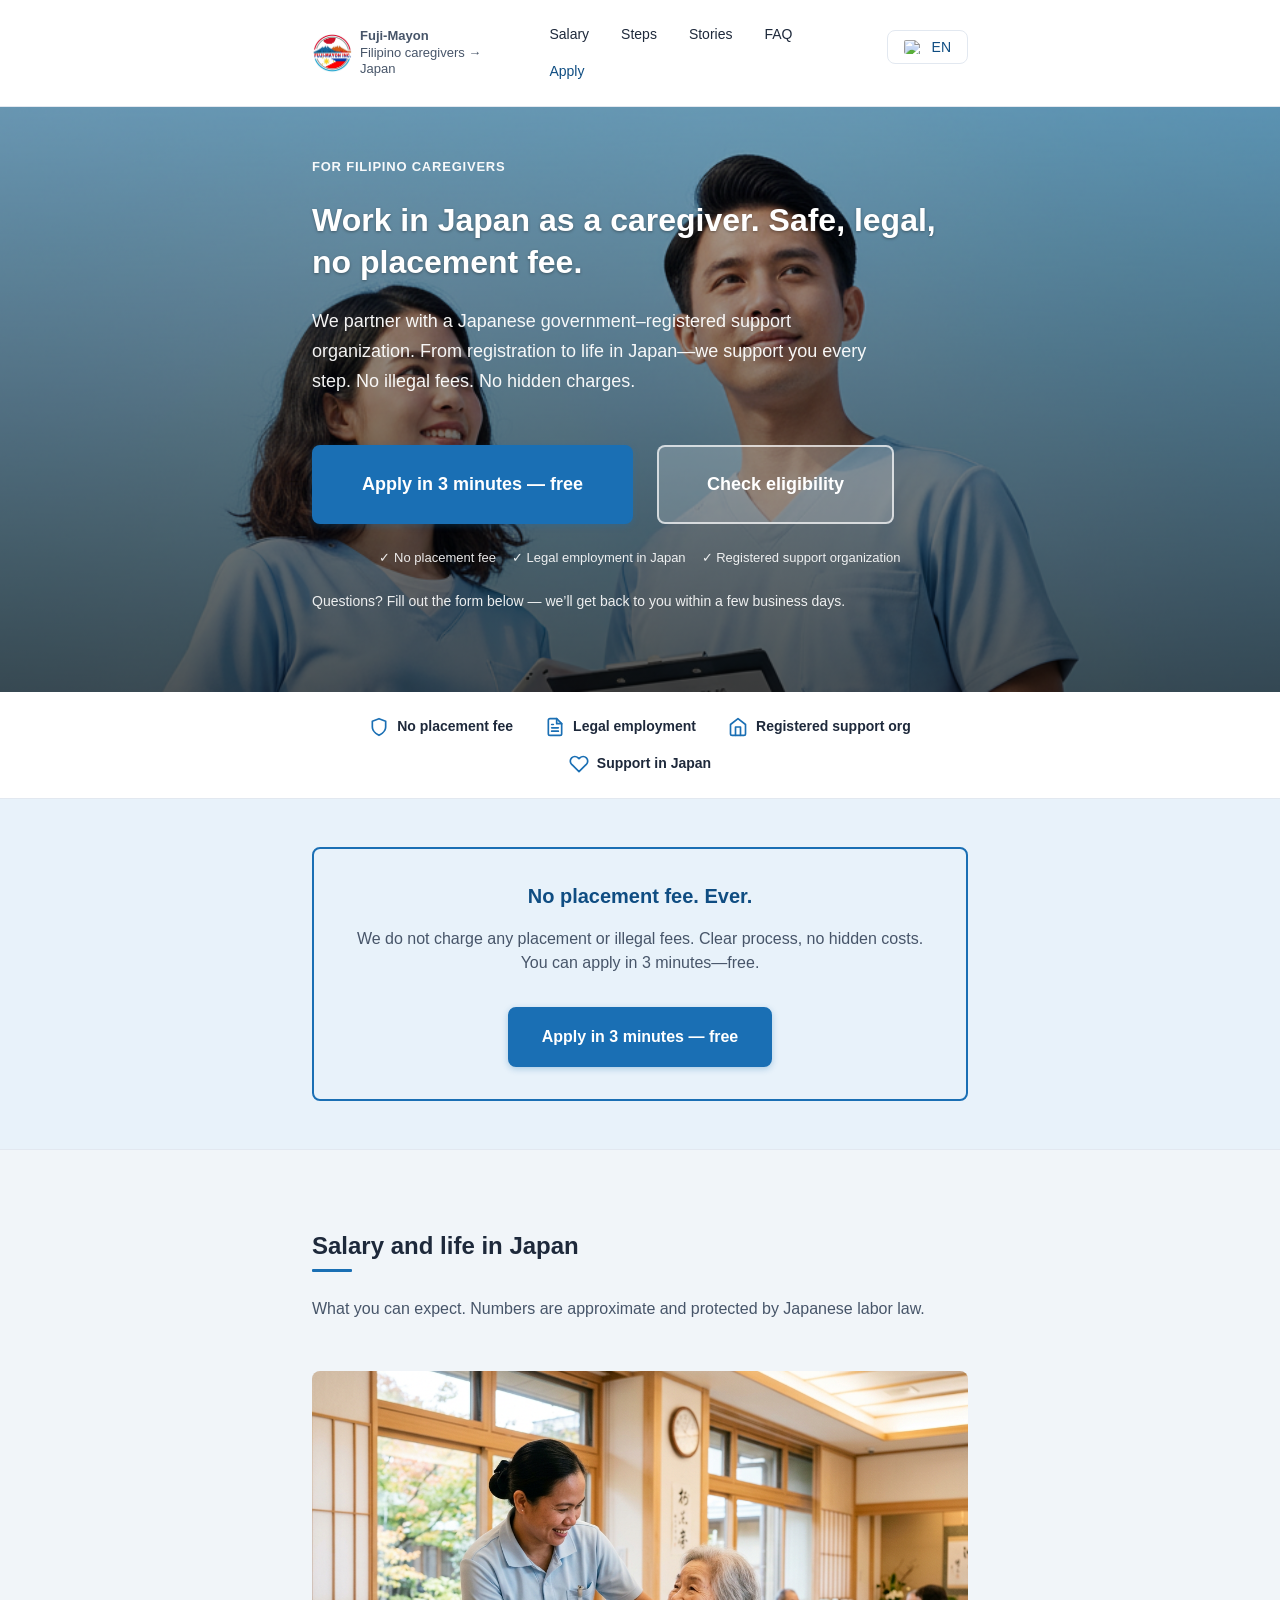
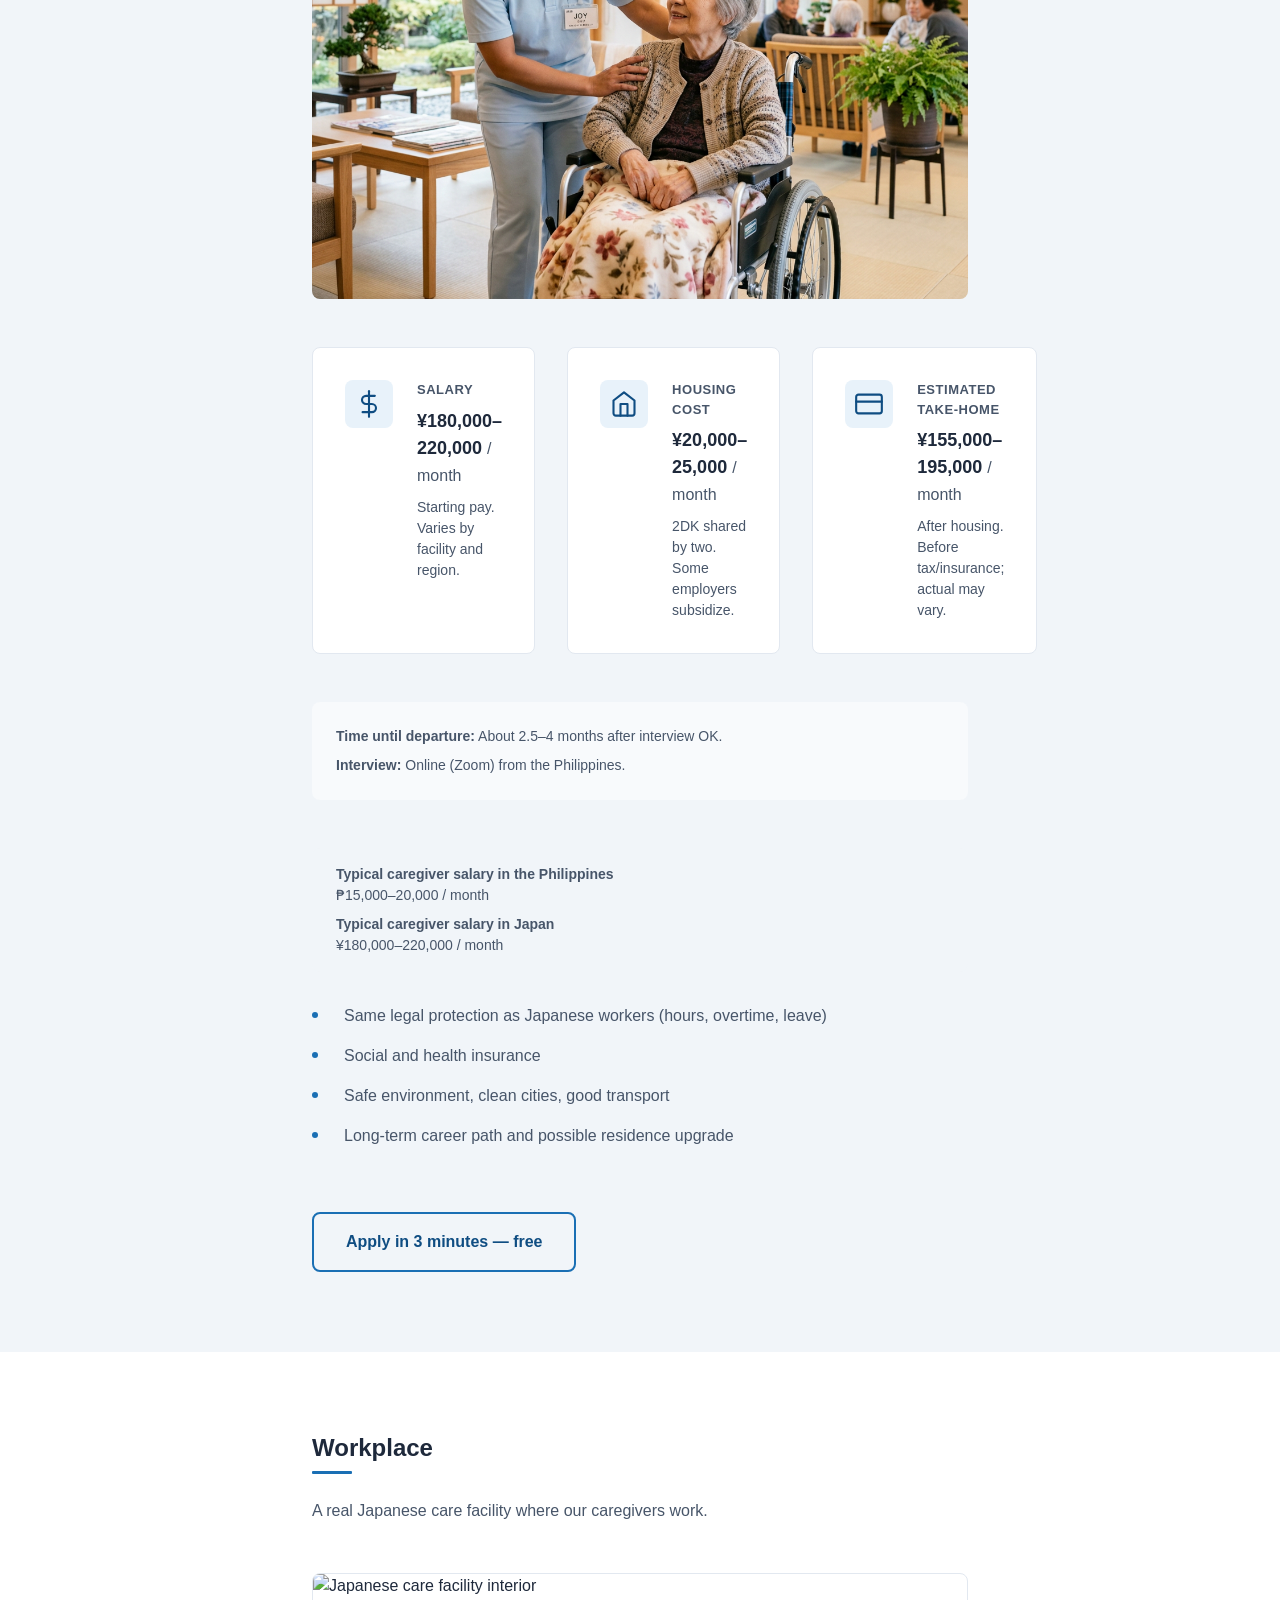
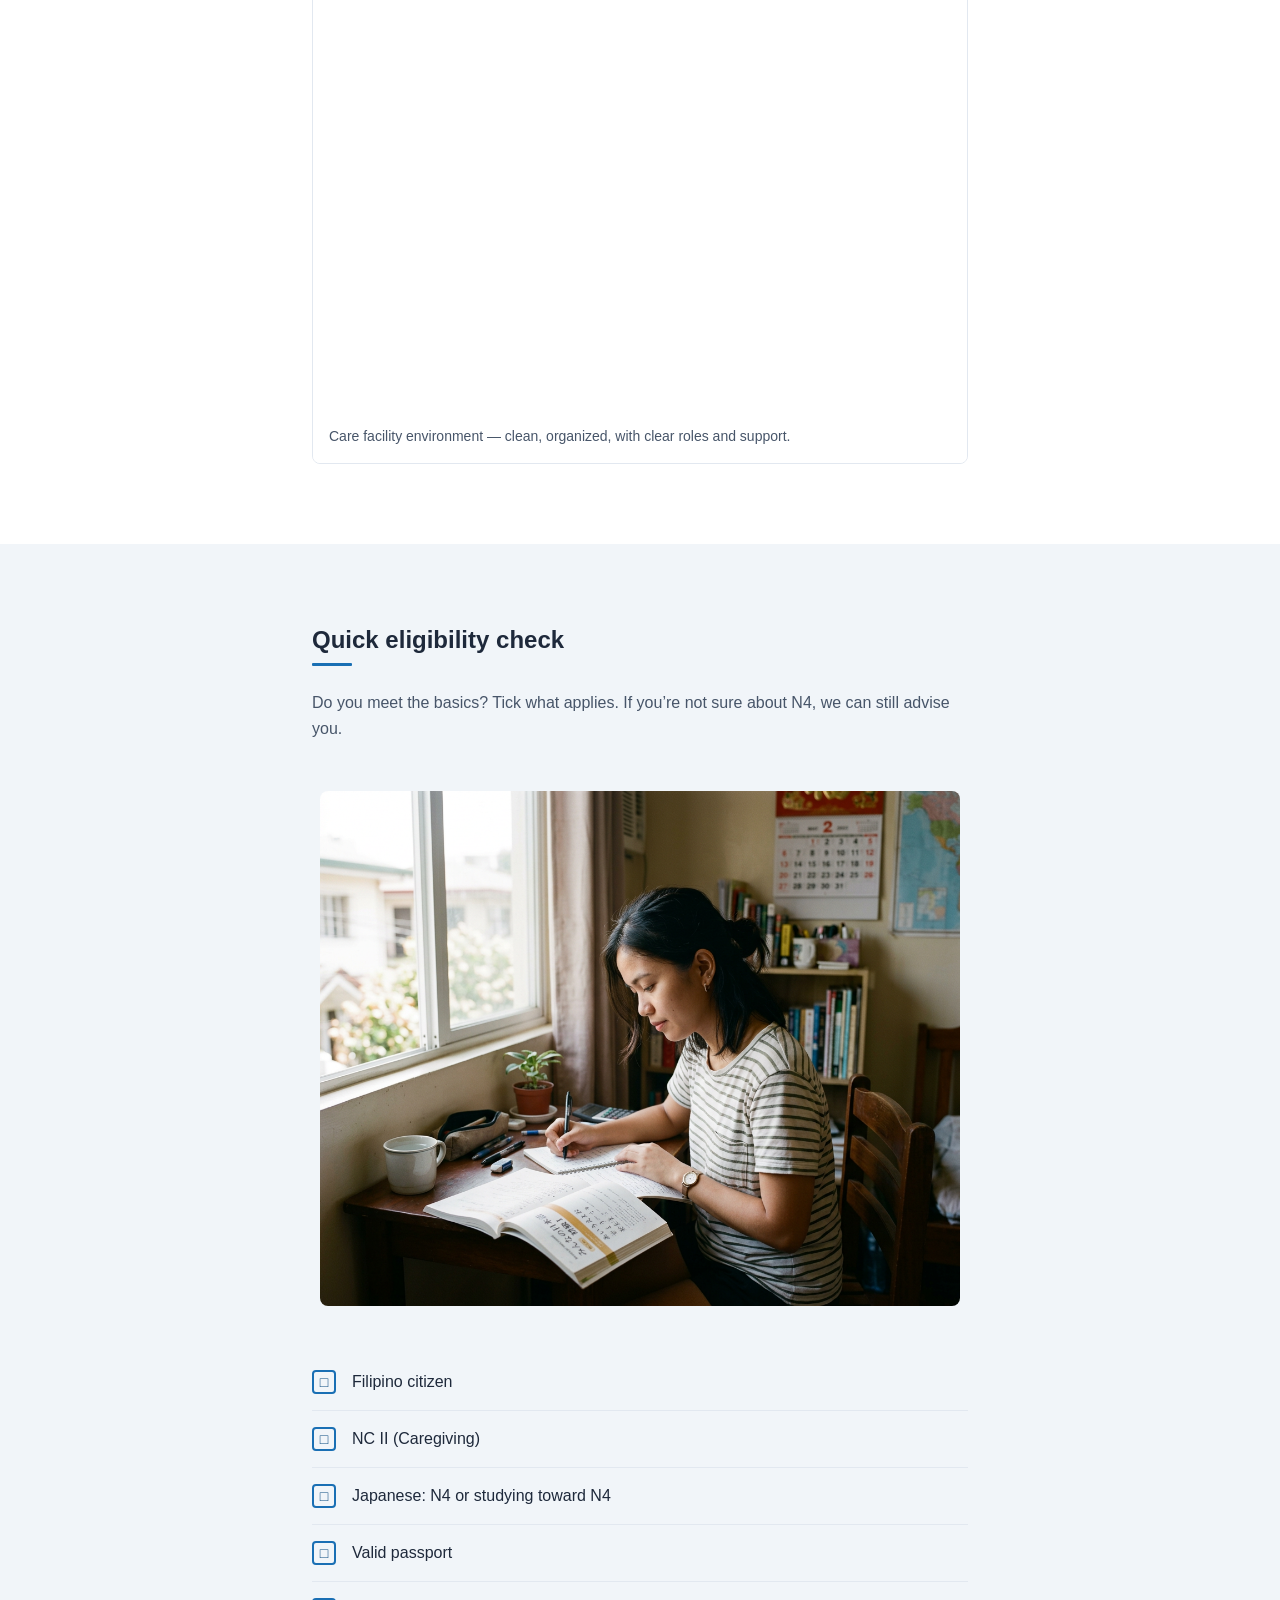
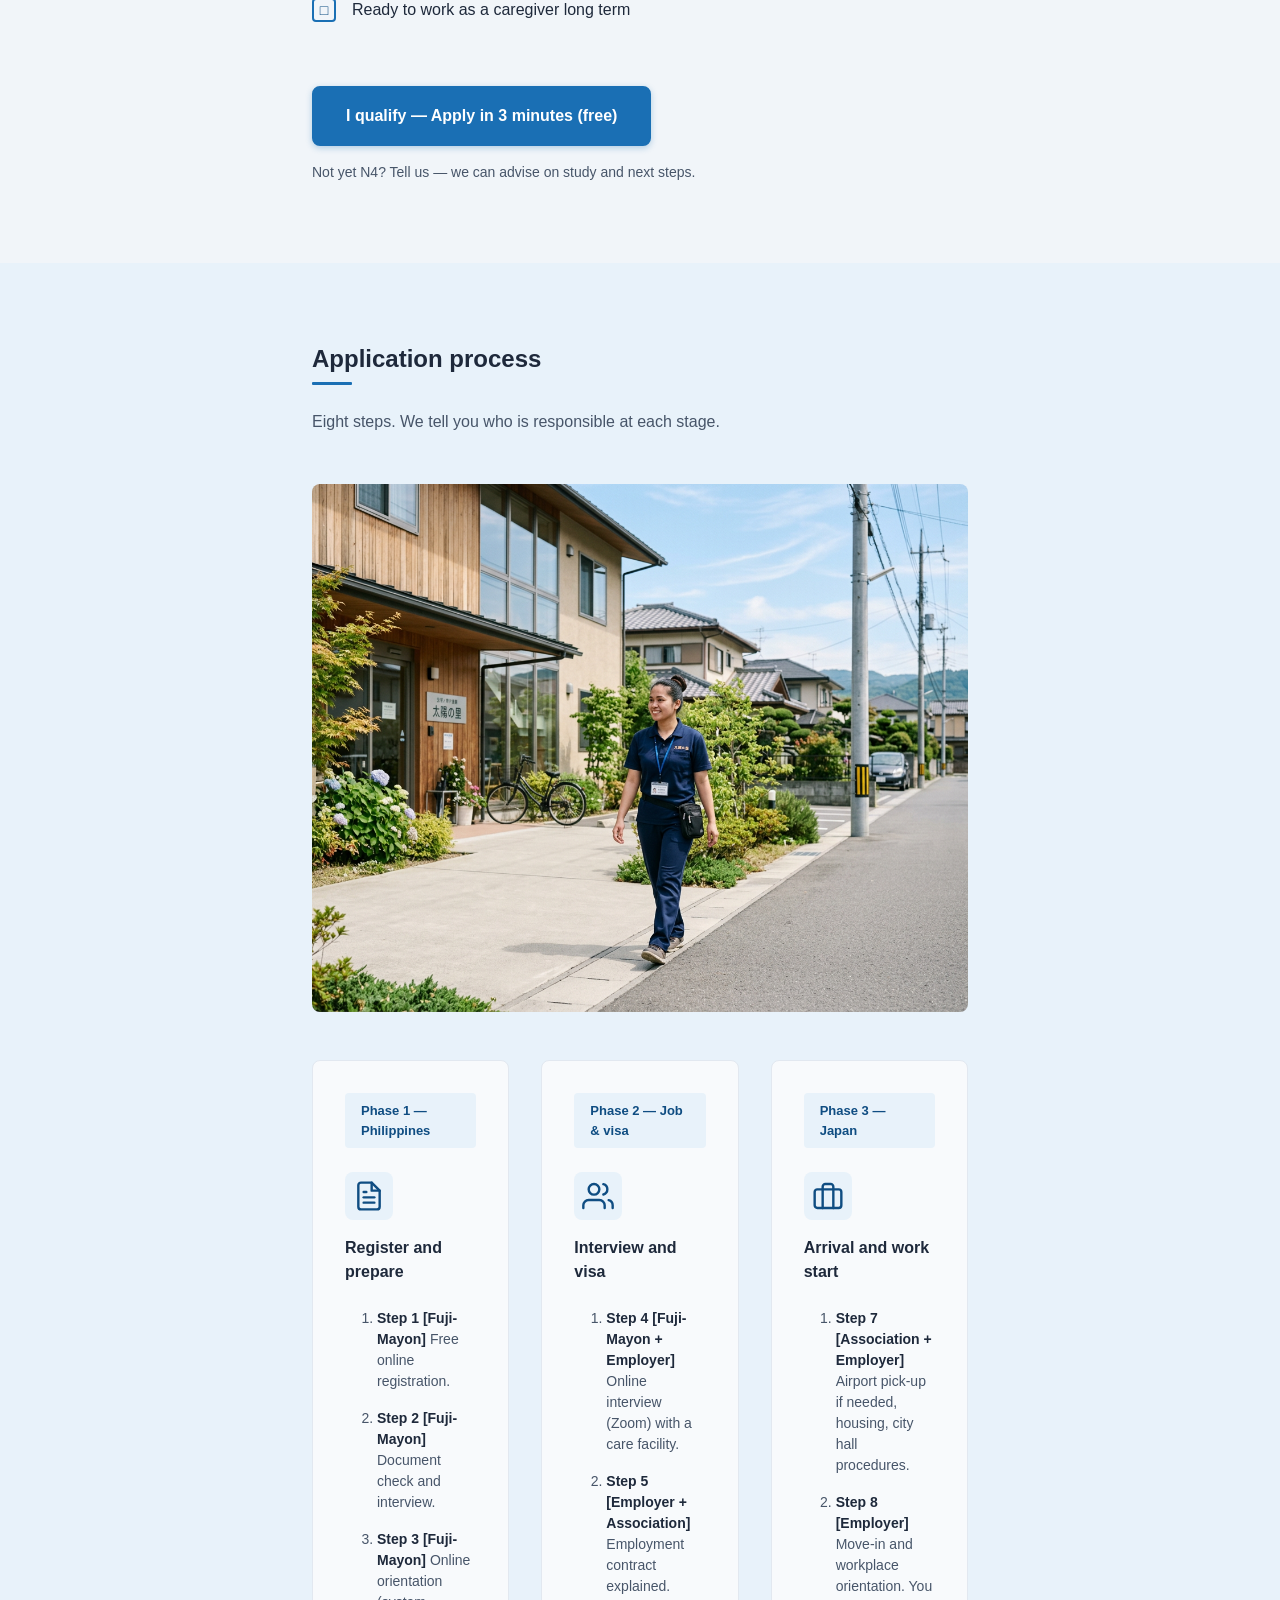
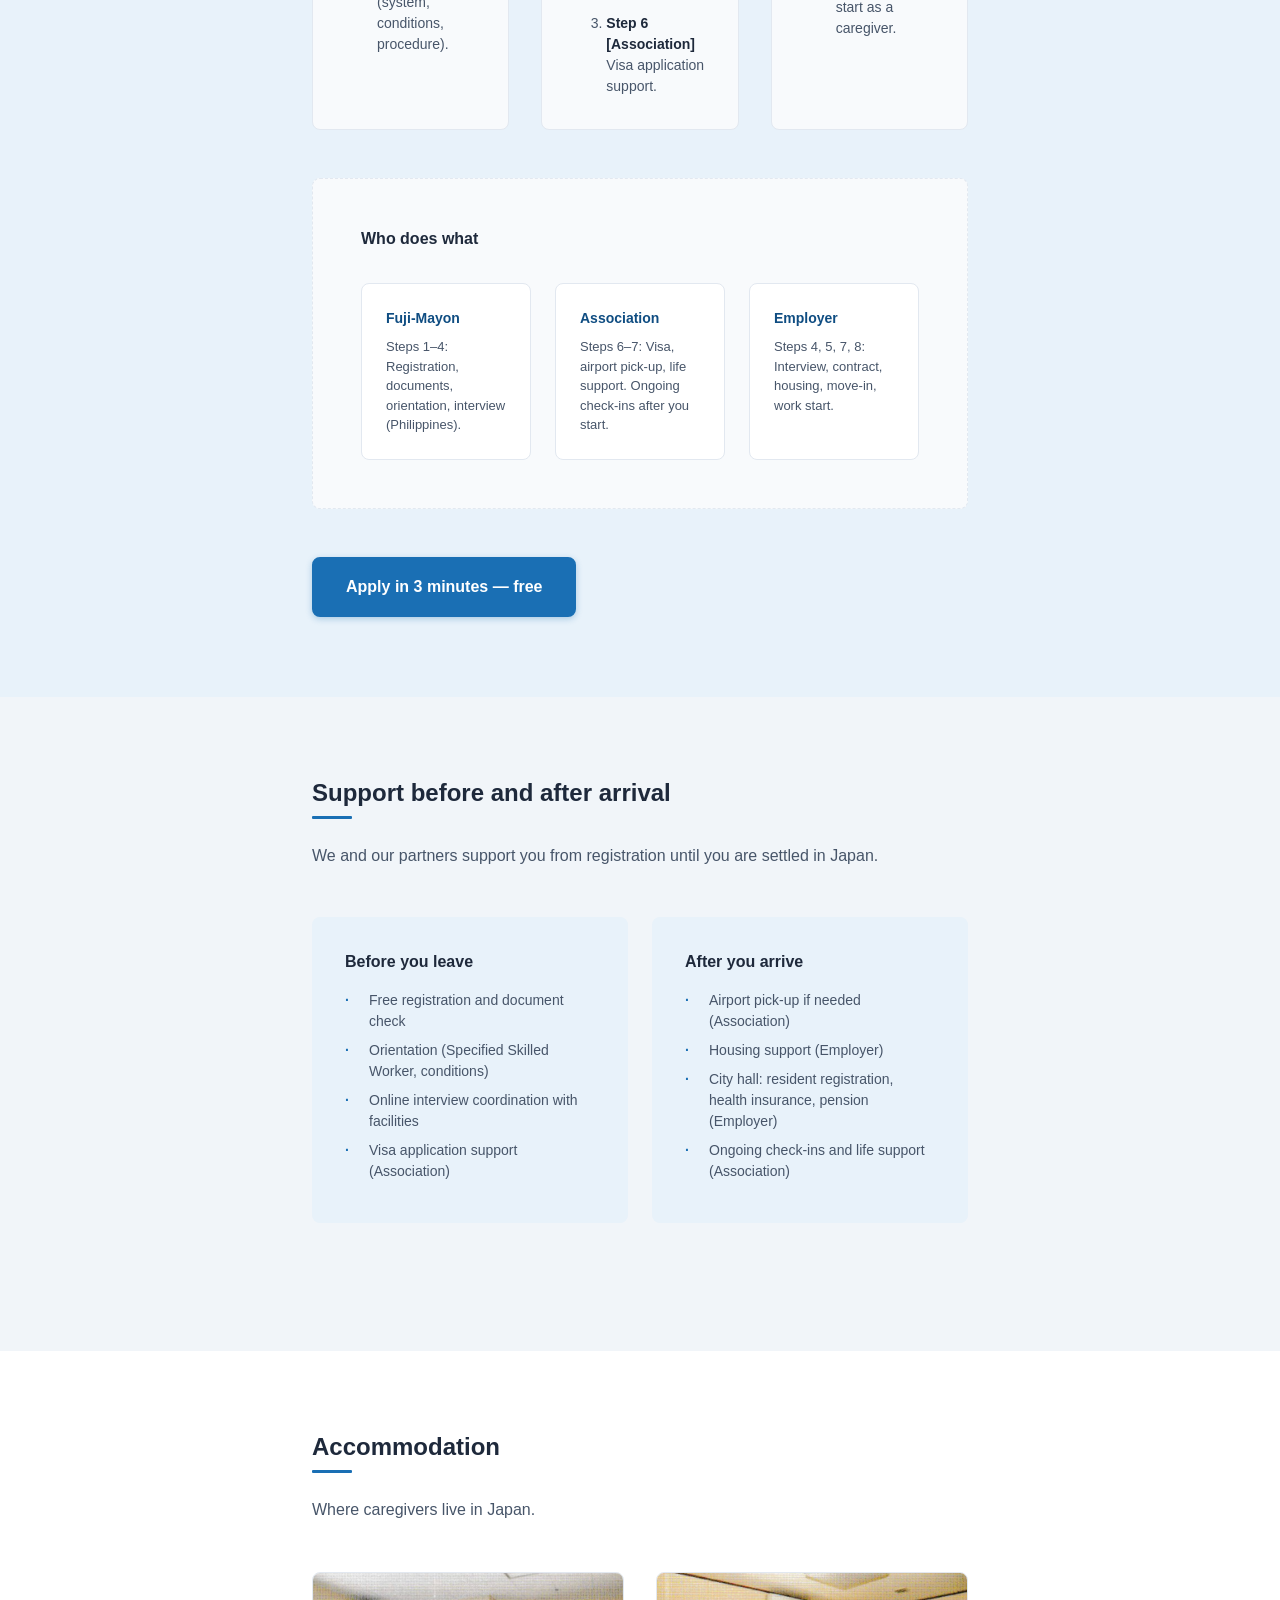
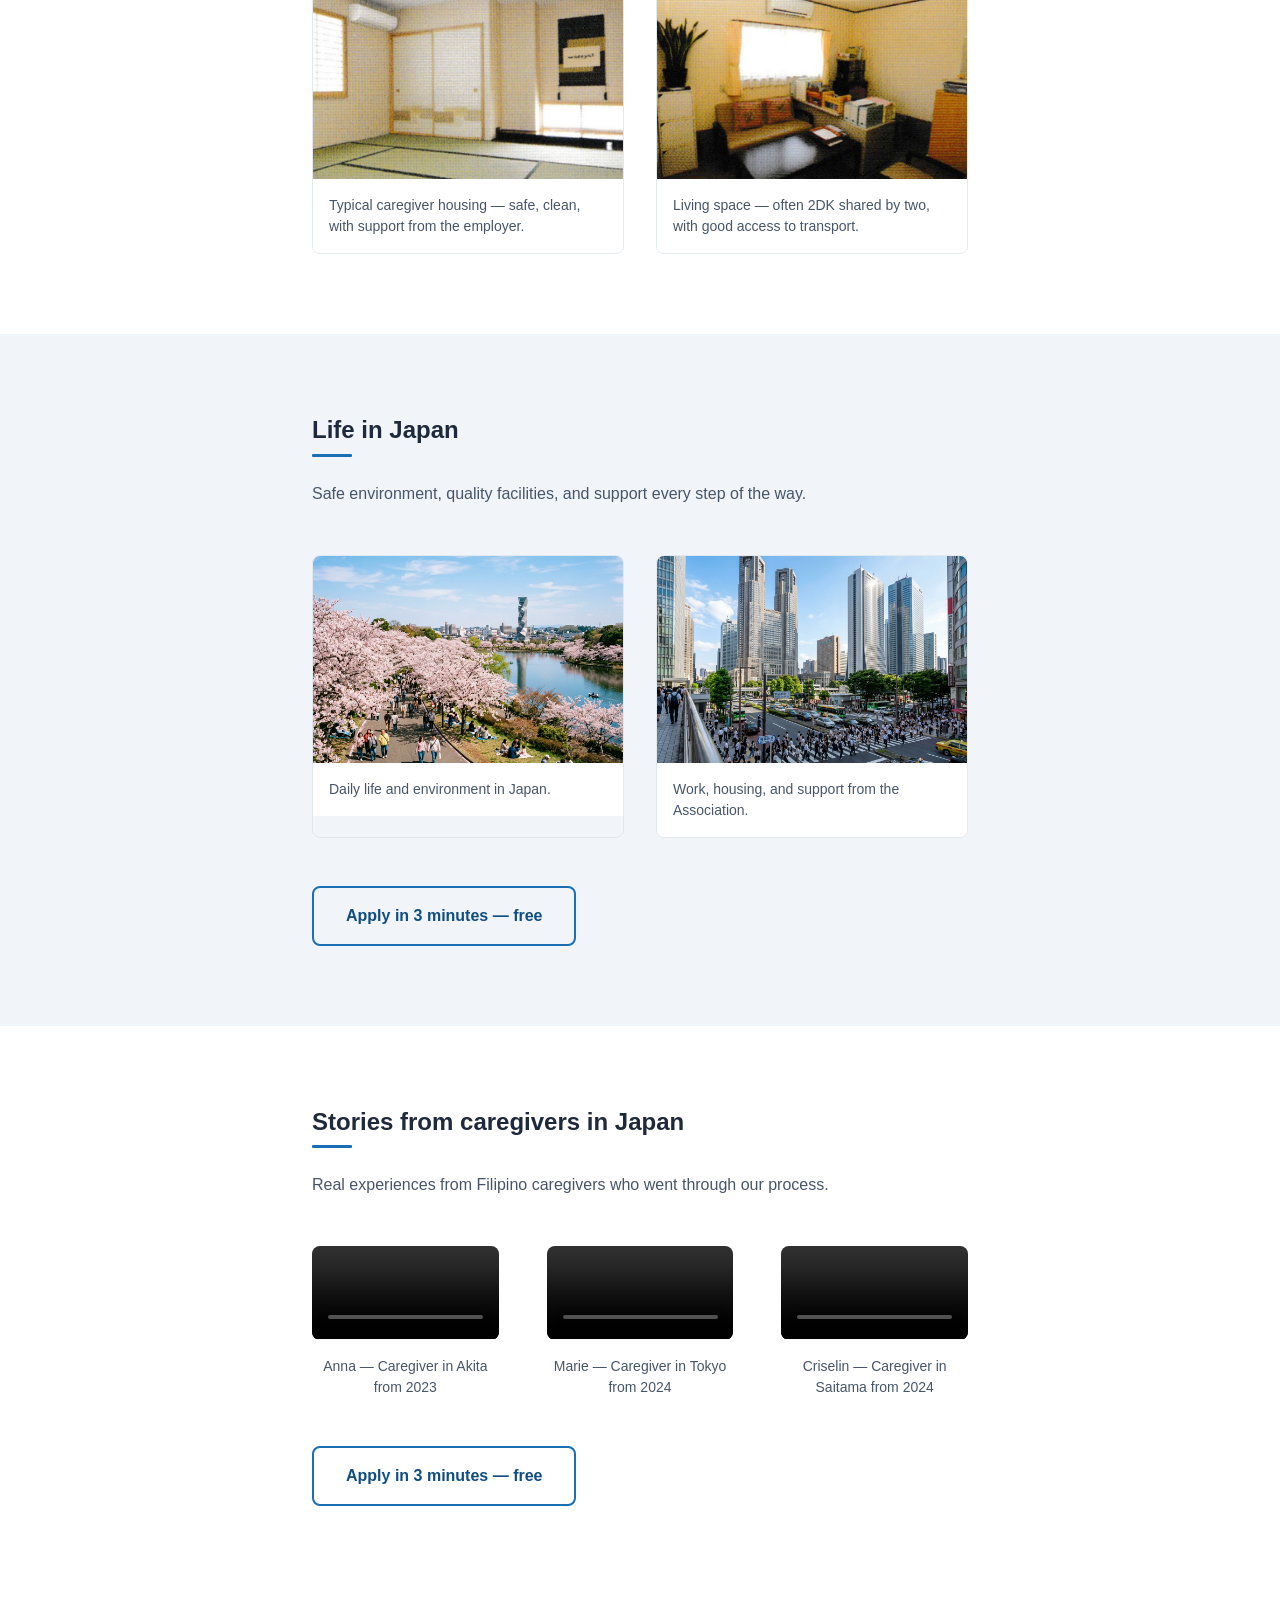
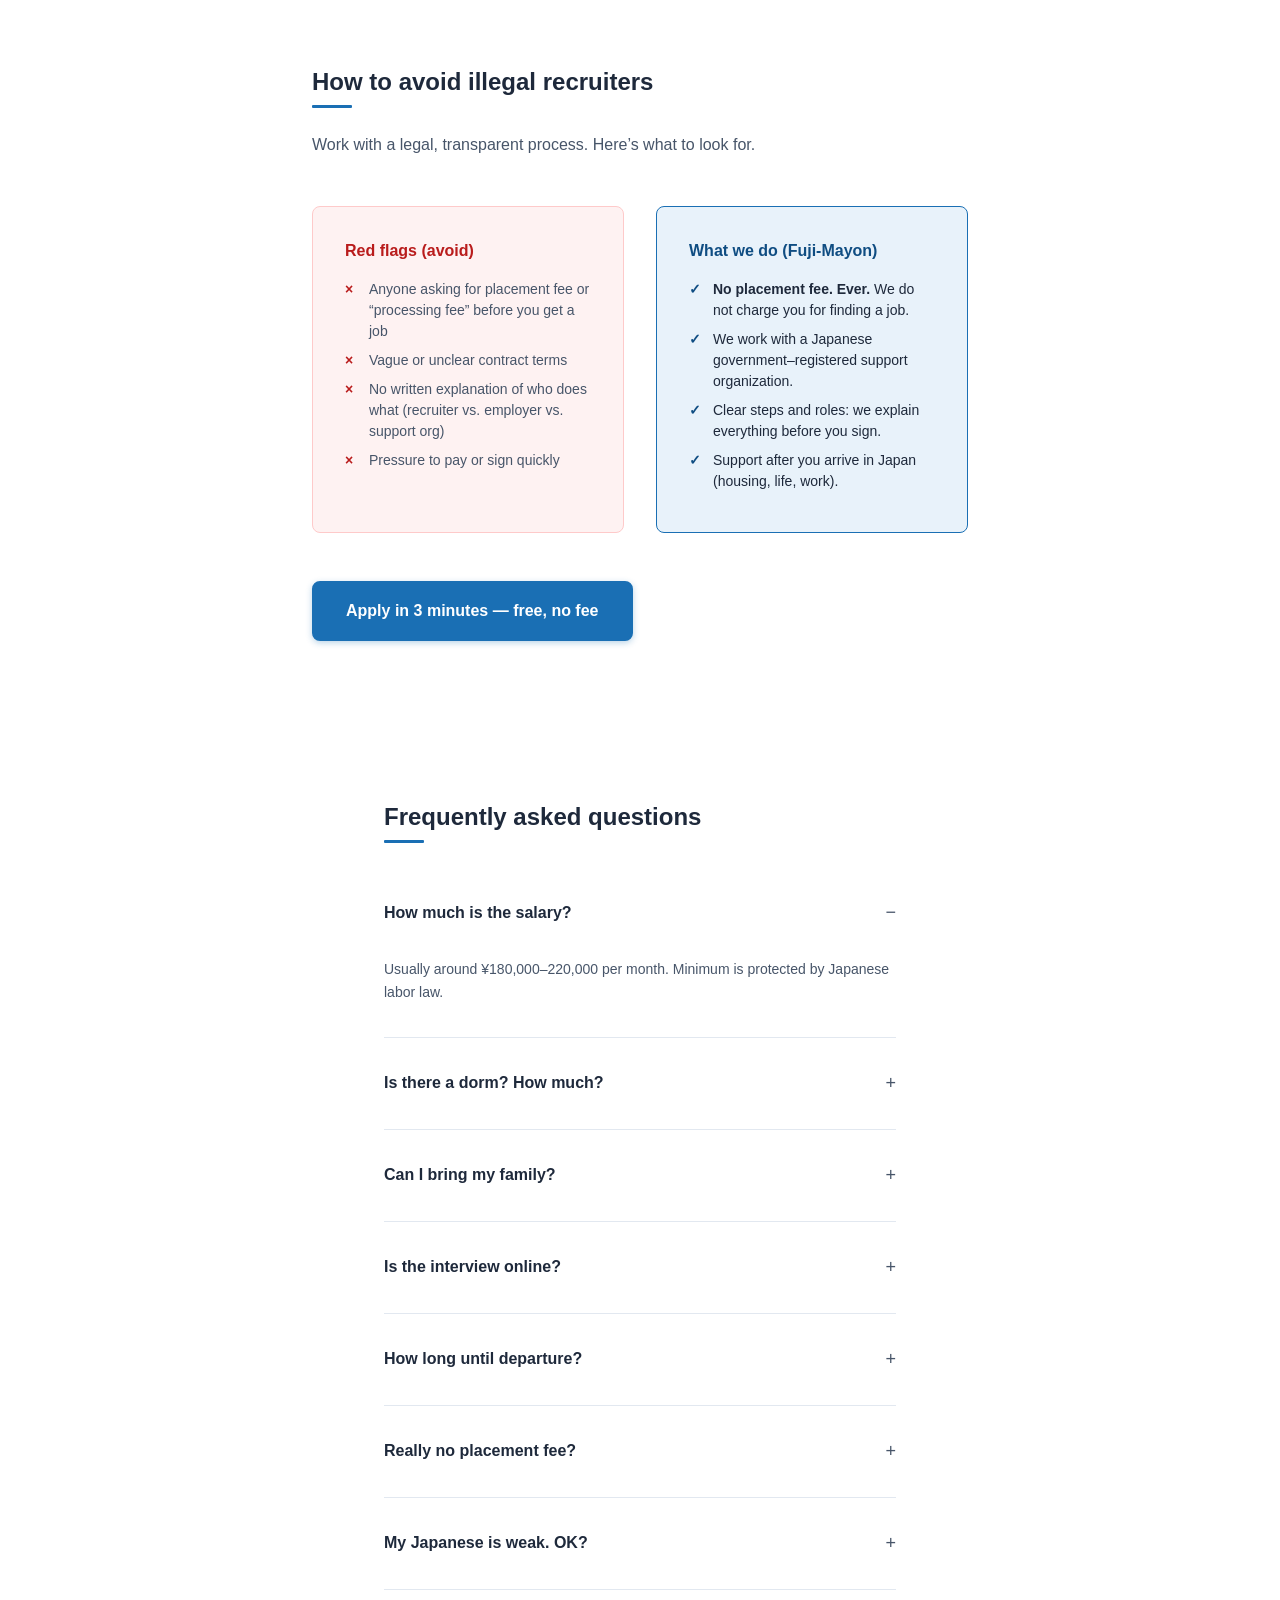
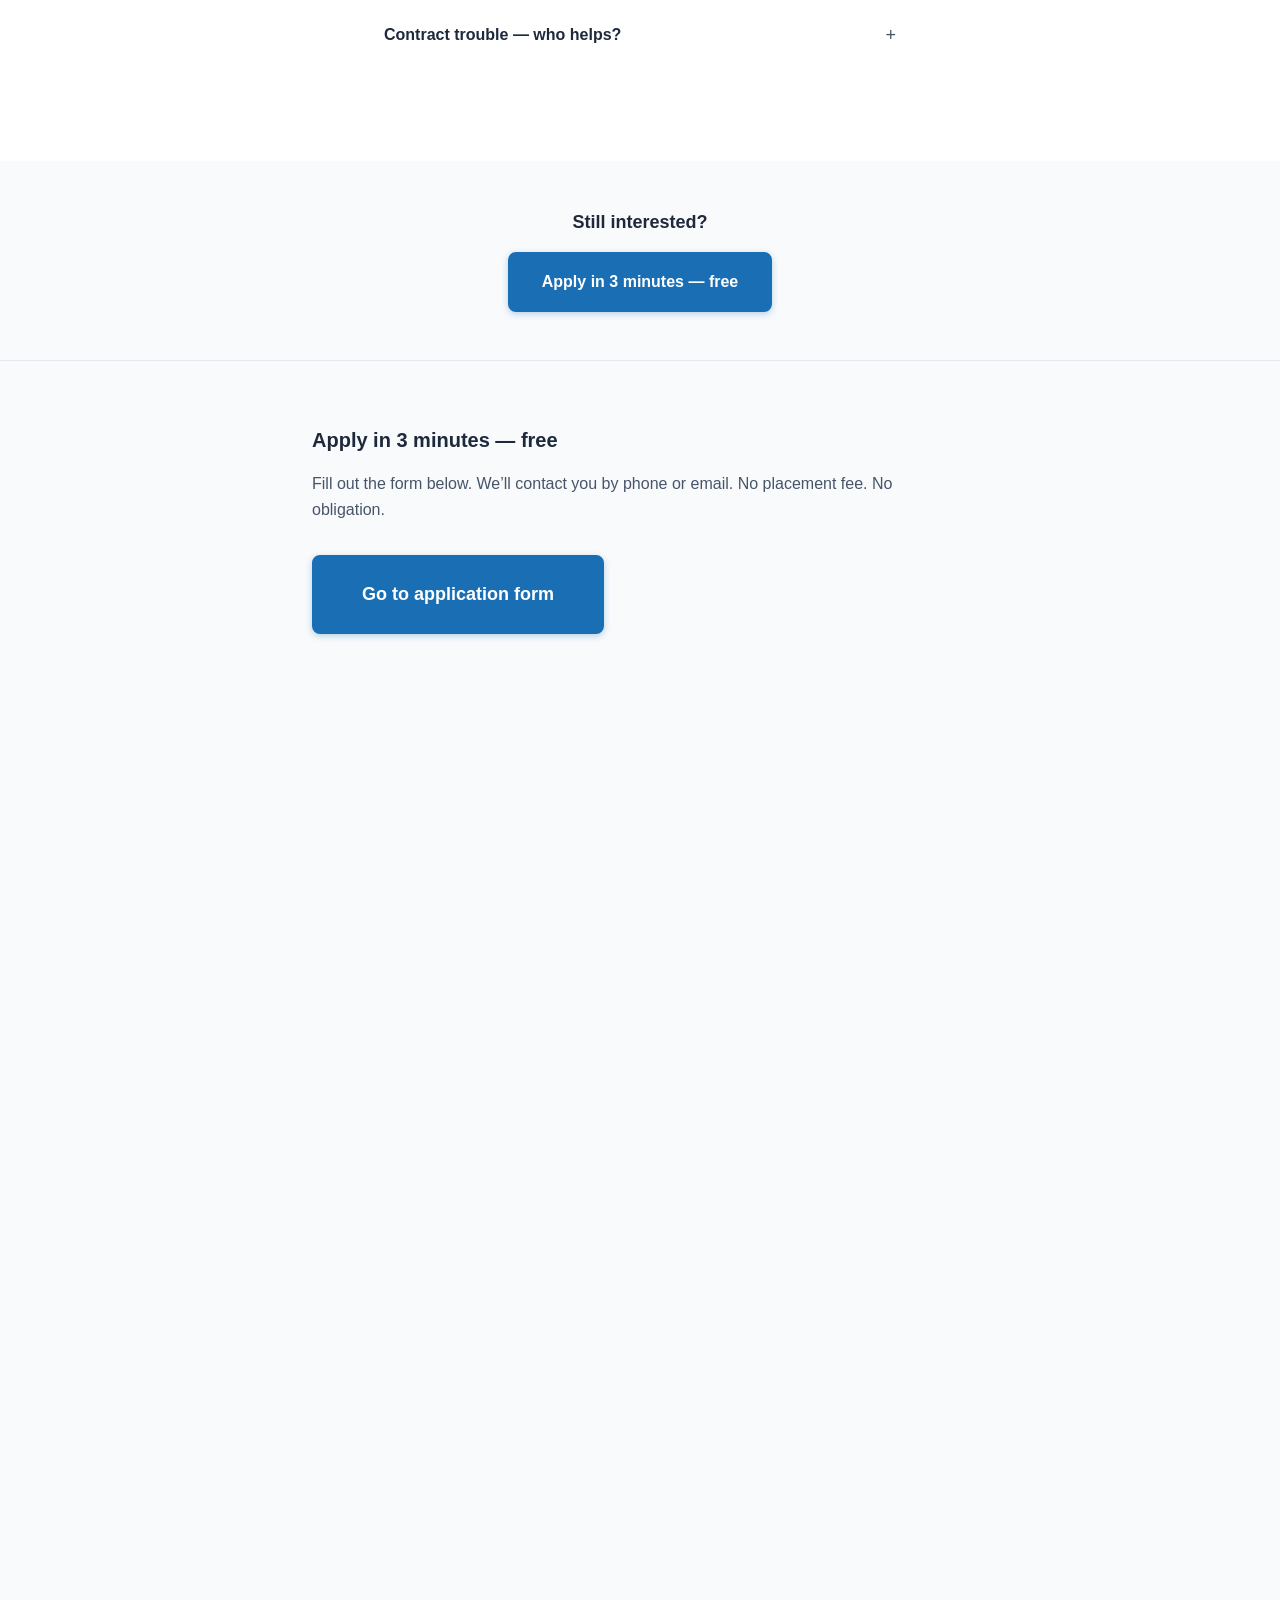
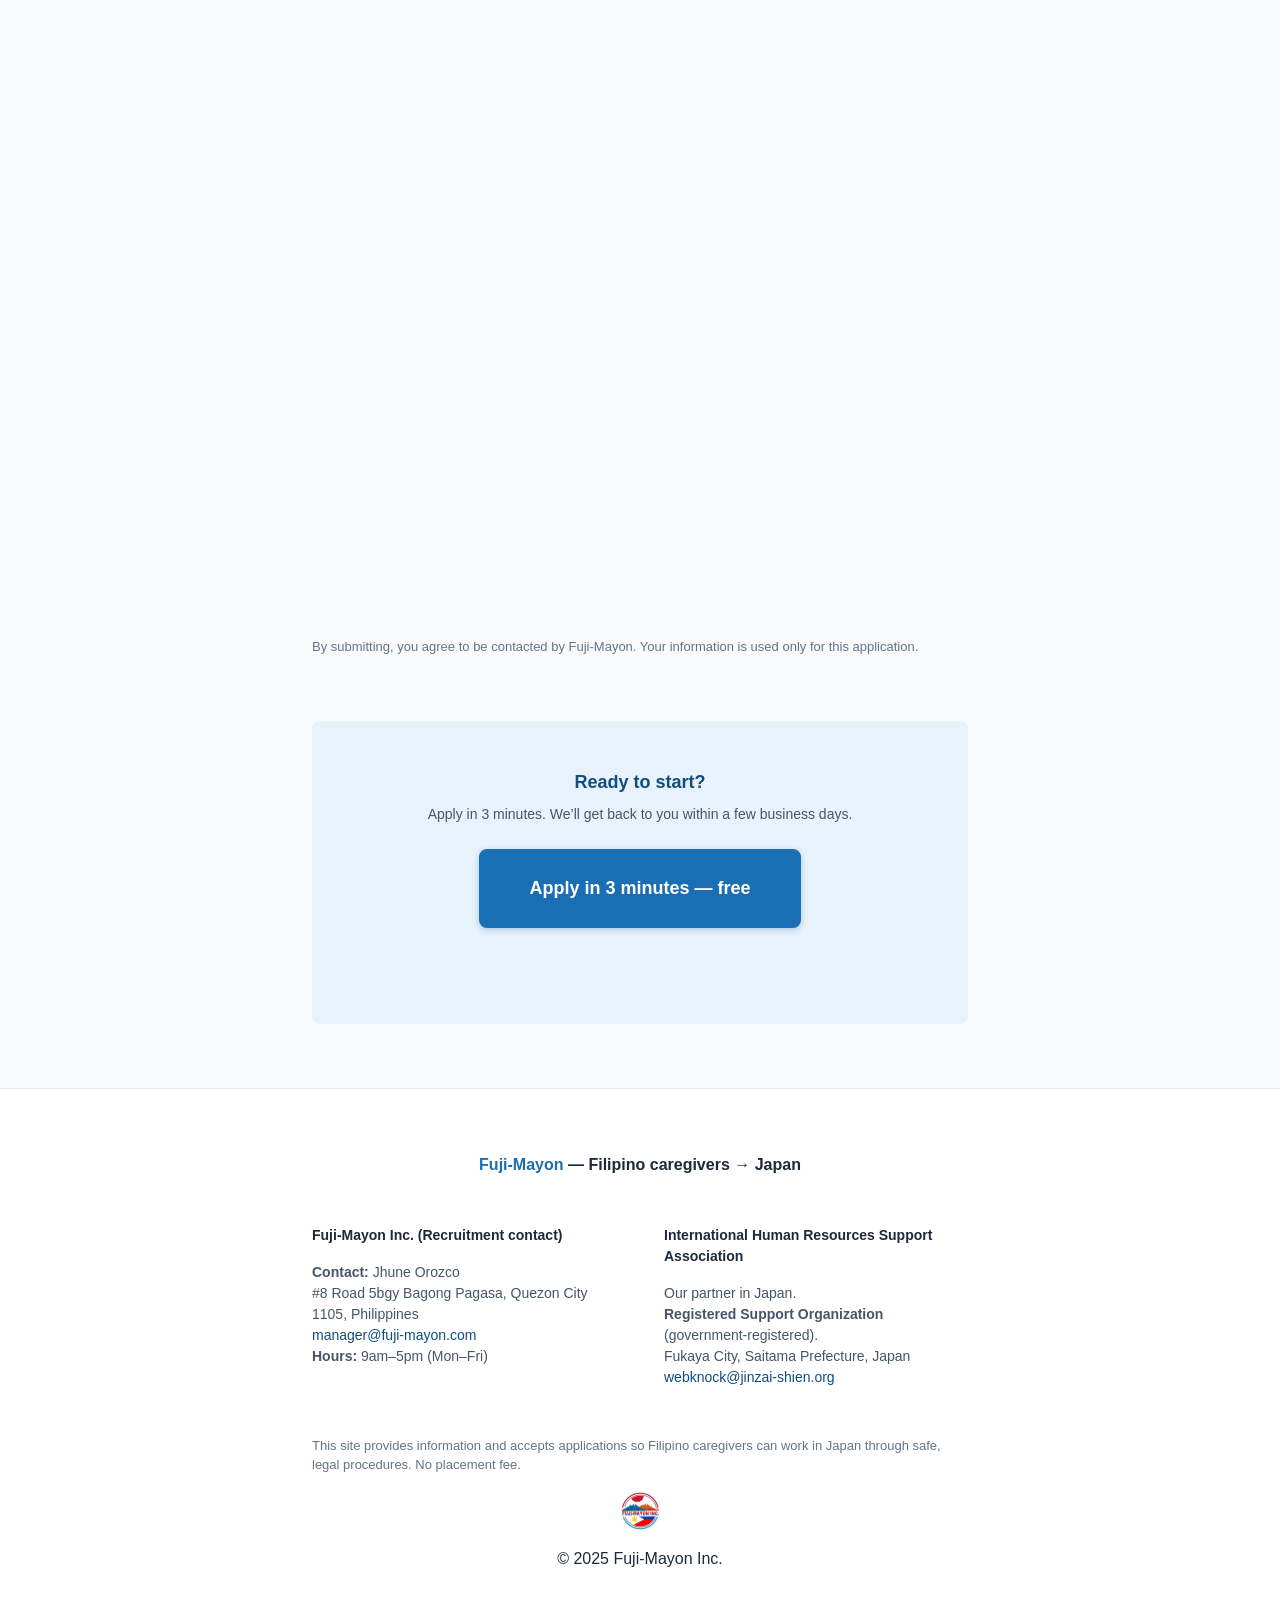
==== index.html @ db13dac6 "clean landing page build" ====
<!DOCTYPE html>
<html lang="en">
<head>
  <meta charset="UTF-8">
  <meta name="viewport" content="width=device-width, initial-scale=1">
  <title>Work in Japan as a Caregiver | Safe, Legal, No Fee | Fuji-Mayon</title>
  <meta name="description" content="Fuji-Mayon helps Filipino caregivers work in Japan through a safe, legal process with a government-registered support organization. No placement fee. Free registration.">
  <meta name="robots" content="index, follow">
  <link rel="canonical" href="https://fuji-mayon.com/">
  <!-- Open Graph -->
  <meta property="og:type" content="website">
  <meta property="og:url" content="https://fuji-mayon.com/">
  <meta property="og:title" content="Work in Japan as a Caregiver | Safe, Legal, No Fee | Fuji-Mayon">
  <meta property="og:description" content="Fuji-Mayon helps Filipino caregivers work in Japan through a safe, legal process. No placement fee. Government-registered support organization. Free registration.">
  <meta property="og:image" content="https://fuji-mayon.com/Top_image2.png">
  <meta property="og:locale" content="en_US">
  <meta property="og:site_name" content="Fuji-Mayon">
  <!-- hreflang -->
  <link rel="alternate" hreflang="en" href="https://fuji-mayon.com/">
  <link rel="alternate" hreflang="ja" href="https://fuji-mayon.com/jp.html">
  <link rel="alternate" hreflang="tl" href="https://fuji-mayon.com/ph.html">
  <link rel="alternate" hreflang="x-default" href="https://fuji-mayon.com/">
  <link rel="icon" href="favicon.ico" type="image/x-icon">
  <link rel="preload" href="Top_image2.png" as="image">
  <link rel="stylesheet" href="style.css">
  <!-- JSON-LD: Organization -->
  <script type="application/ld+json">
  {
    "@context": "https://schema.org",
    "@type": "Organization",
    "name": "Fuji-Mayon Inc.",
    "url": "https://fuji-mayon.com",
    "description": "Fuji-Mayon helps Filipino caregivers work in Japan through a safe, legal process with a government-registered support organization. No placement fee.",
    "email": "manager@fuji-mayon.com",
    "address": {
      "@type": "PostalAddress",
      "streetAddress": "#8 Road 5bgy Bagong Pagasa",
      "addressLocality": "Quezon City",
      "postalCode": "1105",
      "addressCountry": "PH"
    },
    "areaServed": { "@type": "Country", "name": "Philippines" },
    "knowsAbout": ["Caregiver recruitment", "Specified Skilled Worker", "Japan employment"]
  }
  </script>
  <!-- Analytics placeholder: replace with your GA4/GTag or other analytics script -->
  <!--
  <script async src="https://www.googletagmanager.com/gtag/js?id=G-XXXXXXXXXX"></script>
  <script>
    window.dataLayer = window.dataLayer || [];
    function gtag(){ dataLayer.push(arguments); }
    gtag('js', new Date());
    gtag('config', 'G-XXXXXXXXXX');
  </script>
  -->
</head>
<body>

<header class="header">
  <div class="container header__inner">
    <a href="#" class="logo">
      <img src="Fuji-Mayon_mark.jpg" alt="" width="40" height="40" class="logo__mark" loading="eager">
      <span class="logo__text">
        <strong>Fuji-Mayon</strong>
        <span>Filipino caregivers → Japan</span>
      </span>
    </a>
    <button type="button" class="nav-toggle" aria-label="Open menu" aria-expanded="false" aria-controls="main-nav">
      <span class="nav-toggle__bar"></span>
      <span class="nav-toggle__bar"></span>
      <span class="nav-toggle__bar"></span>
    </button>
    <nav id="main-nav" class="nav" aria-label="Main navigation">
      <ul class="nav__list" role="list">
        <li><a href="#salary">Salary</a></li>
        <li><a href="#process">Steps</a></li>
        <li><a href="#testimonials">Stories</a></li>
        <li><a href="#faq">FAQ</a></li>
        <li><a href="#apply" class="nav__cta">Apply</a></li>
      </ul>
    </nav>
    <div class="lang">
      <button type="button" class="lang__btn" aria-haspopup="true" aria-expanded="false" aria-label="Language">
        <img src="flag-en.png" alt="English" width="20" height="14" loading="lazy"> EN
      </button>
      <div class="lang__menu" role="menu">
        <a href="index.html" role="menuitem">English</a>
        <a href="ph.html" role="menuitem">Filipino</a>
        <a href="jp.html" role="menuitem">日本語</a>
      </div>
    </div>
  </div>
</header>

<main>
  <!-- 1. Hero -->
  <section class="hero" aria-labelledby="hero-heading">
    <div class="hero__bg">
      <img src="Top_image2.png" alt="Filipino caregivers and care facility in Japan" width="1200" height="600" fetchpriority="high">
    </div>
    <div class="hero__overlay"></div>
    <div class="container hero__content">
      <p class="hero__badge">For Filipino caregivers</p>
      <h1 id="hero-heading" class="hero__title">Work in Japan as a caregiver. Safe, legal,<br>no placement fee.</h1>
      <p class="hero__lead">We partner with a Japanese government–registered support organization. From registration to life in Japan—we support you every step. No illegal fees. No hidden charges.</p>
      <div class="hero__actions">
        <a href="#apply" class="btn btn--primary btn--lg">Apply in 3 minutes — free</a>
        <a href="#eligibility-check" class="btn btn--secondary btn--lg">Check eligibility</a>
      </div>
      <div class="hero-trust-row" role="list" aria-label="Trust highlights">
        <span class="hero-trust-row__item">✓ No placement fee</span>
        <span class="hero-trust-row__item">✓ Legal employment in Japan</span>
        <span class="hero-trust-row__item">✓ Registered support organization</span>
      </div>
      <p class="hero__hint">Questions? Fill out the form below — we’ll get back to you within a few business days.</p>
    </div>
  </section>

  <!-- 2. Trust -->
  <section class="trust-badges section-bg-white" aria-label="Why trust us">
    <div class="container">
      <ul class="trust-badges__list" role="list">
        <li><span class="trust-badges__icon" aria-hidden="true"><svg width="20" height="20" viewBox="0 0 24 24" fill="none" stroke="currentColor" stroke-width="2" stroke-linecap="round" stroke-linejoin="round"><path d="M12 22s8-4 8-10V5l-8-3-8 3v7c0 6 8 10 8 10z"/></svg></span> No placement fee</li>
        <li><span class="trust-badges__icon" aria-hidden="true"><svg width="20" height="20" viewBox="0 0 24 24" fill="none" stroke="currentColor" stroke-width="2" stroke-linecap="round" stroke-linejoin="round"><path d="M14 2H6a2 2 0 0 0-2 2v16a2 2 0 0 0 2 2h12a2 2 0 0 0 2-2V8z"/><polyline points="14 2 14 8 20 8"/><line x1="16" y1="13" x2="8" y2="13"/><line x1="16" y1="17" x2="8" y2="17"/><polyline points="10 9 9 9 8 9"/></svg></span> Legal employment</li>
        <li><span class="trust-badges__icon" aria-hidden="true"><svg width="20" height="20" viewBox="0 0 24 24" fill="none" stroke="currentColor" stroke-width="2" stroke-linecap="round" stroke-linejoin="round"><path d="M3 9l9-7 9 7v11a2 2 0 0 1-2 2H5a2 2 0 0 1-2-2z"/><polyline points="9 22 9 12 15 12 15 22"/></svg></span> Registered support org</li>
        <li><span class="trust-badges__icon" aria-hidden="true"><svg width="20" height="20" viewBox="0 0 24 24" fill="none" stroke="currentColor" stroke-width="2" stroke-linecap="round" stroke-linejoin="round"><path d="M20.84 4.61a5.5 5.5 0 0 0-7.78 0L12 5.67l-1.06-1.06a5.5 5.5 0 0 0-7.78 7.78l1.06 1.06L12 21.23l7.78-7.78 1.06-1.06a5.5 5.5 0 0 0 0-7.78z"/></svg></span> Support in Japan</li>
      </ul>
    </div>
  </section>

  <section class="no-fee-box" aria-labelledby="no-fee-heading">
    <div class="container">
      <div class="no-fee-box__inner">
        <h2 id="no-fee-heading" class="visually-hidden">No placement fee</h2>
        <p class="no-fee-box__title">No placement fee. Ever.</p>
        <p class="no-fee-box__text">We do not charge any placement or illegal fees. Clear process, no hidden costs. You can apply in 3 minutes—free.</p>
        <a href="#apply" class="btn btn--primary">Apply in 3 minutes — free</a>
      </div>
    </div>
  </section>

  <!-- 3. Salary -->
  <section id="salary" class="section section-bg-gray" aria-labelledby="salary-heading">
    <div class="container">
      <h2 id="salary-heading" class="section__title">Salary and life in Japan</h2>
      <p class="section__lead">What you can expect. Numbers are approximate and protected by Japanese labor law.</p>
      <figure class="salary-section__visual">
        <img src="salary_section.png" alt="Salary and life in Japan — pay, housing, and take-home overview" width="720" height="400" loading="lazy">
      </figure>
      <div class="salary-infographic">
        <div class="salary-infographic__item">
          <span class="salary-infographic__icon" aria-hidden="true"><svg width="28" height="28" viewBox="0 0 24 24" fill="none" stroke="currentColor" stroke-width="1.8" stroke-linecap="round" stroke-linejoin="round"><line x1="12" y1="1" x2="12" y2="23"/><path d="M17 5H9.5a3.5 3.5 0 0 0 0 7h5a3.5 3.5 0 0 1 0 7H6.5"/></svg></span>
          <div class="salary-infographic__content">
            <p class="salary-infographic__label">Salary</p>
            <p class="salary-infographic__value">¥180,000–220,000 <span class="salary-infographic__unit">/ month</span></p>
            <p class="salary-infographic__note">Starting pay. Varies by facility and region.</p>
          </div>
        </div>
        <div class="salary-infographic__item">
          <span class="salary-infographic__icon" aria-hidden="true"><svg width="28" height="28" viewBox="0 0 24 24" fill="none" stroke="currentColor" stroke-width="1.8" stroke-linecap="round" stroke-linejoin="round"><path d="M3 9l9-7 9 7v11a2 2 0 0 1-2 2H5a2 2 0 0 1-2-2z"/><polyline points="9 22 9 12 15 12 15 22"/></svg></span>
          <div class="salary-infographic__content">
            <p class="salary-infographic__label">Housing cost</p>
            <p class="salary-infographic__value">¥20,000–25,000 <span class="salary-infographic__unit">/ month</span></p>
            <p class="salary-infographic__note">2DK shared by two. Some employers subsidize.</p>
          </div>
        </div>
        <div class="salary-infographic__item">
          <span class="salary-infographic__icon" aria-hidden="true"><svg width="28" height="28" viewBox="0 0 24 24" fill="none" stroke="currentColor" stroke-width="1.8" stroke-linecap="round" stroke-linejoin="round"><rect x="1" y="4" width="22" height="16" rx="2" ry="2"/><line x1="1" y1="10" x2="23" y2="10"/></svg></span>
          <div class="salary-infographic__content">
            <p class="salary-infographic__label">Estimated take-home</p>
            <p class="salary-infographic__value">¥155,000–195,000 <span class="salary-infographic__unit">/ month</span></p>
            <p class="salary-infographic__note">After housing. Before tax/insurance; actual may vary.</p>
          </div>
        </div>
      </div>
      <div class="salary-extra">
        <p><strong>Time until departure:</strong> About 2.5–4 months after interview OK.</p>
        <p><strong>Interview:</strong> Online (Zoom) from the Philippines.</p>
      </div>
      <div class="salary-comparison">
        <p class="salary-comparison__row"><strong>Typical caregiver salary in the Philippines</strong><br>₱15,000–20,000 / month</p>
        <p class="salary-comparison__row"><strong>Typical caregiver salary in Japan</strong><br>¥180,000–220,000 / month</p>
      </div>
      <ul class="benefits-list" role="list">
        <li>Same legal protection as Japanese workers (hours, overtime, leave)</li>
        <li>Social and health insurance</li>
        <li>Safe environment, clean cities, good transport</li>
        <li>Long-term career path and possible residence upgrade</li>
      </ul>
      <p class="section__cta">
        <a href="#apply" class="btn btn--outline">Apply in 3 minutes — free</a>
      </p>
    </div>
  </section>

  <!-- 3b. Workplace (photo) -->
  <section id="workplace" class="section section-bg-white photo-section" aria-labelledby="workplace-heading">
    <div class="container">
      <h2 id="workplace-heading" class="section__title">Workplace</h2>
      <p class="section__lead">A real Japanese care facility where our caregivers work.</p>
      <div class="photo-grid photo-grid--single">
        <figure class="photo-grid__item">
          <img src="office_01.png" alt="Japanese care facility interior" width="800" height="533" loading="lazy">
          <figcaption>Care facility environment — clean, organized, with clear roles and support.</figcaption>
        </figure>
      </div>
    </div>
  </section>

  <!-- 4. Eligibility check -->
  <section id="eligibility-check" class="section section--alt" aria-labelledby="eligibility-check-heading">
    <div class="container">
      <h2 id="eligibility-check-heading" class="section__title">Quick eligibility check</h2>
      <p class="section__lead">Do you meet the basics? Tick what applies. If you’re not sure about N4, we can still advise you.</p>
      <figure class="eligibility-section__visual">
        <img src="eligibility_section.png" alt="Quick eligibility check — requirements for caregiver applicants" width="640" height="360" loading="lazy">
      </figure>
      <ul class="eligibility-checklist" role="list">
        <li><span class="eligibility-checklist__box" aria-hidden="true">□</span> Filipino citizen</li>
        <li><span class="eligibility-checklist__box" aria-hidden="true">□</span> NC II (Caregiving)</li>
        <li><span class="eligibility-checklist__box" aria-hidden="true">□</span> Japanese: N4 or studying toward N4</li>
        <li><span class="eligibility-checklist__box" aria-hidden="true">□</span> Valid passport</li>
        <li><span class="eligibility-checklist__box" aria-hidden="true">□</span> Ready to work as a caregiver long term</li>
      </ul>
      <p class="section__cta">
        <a href="#apply" class="btn btn--primary">I qualify — Apply in 3 minutes (free)</a>
      </p>
      <p class="section__note">Not yet N4? Tell us — we can advise on study and next steps.</p>
    </div>
  </section>

  <!-- 5. Application process -->
  <section id="process" class="section section-bg-blue" aria-labelledby="process-heading">
    <div class="container">
      <h2 id="process-heading" class="section__title">Application process</h2>
      <p class="section__lead">Eight steps. We tell you who is responsible at each stage.</p>
      <figure class="process-section__visual">
        <img src="process_section.png" alt="Application process — eight steps from registration to work start in Japan" width="720" height="400" loading="lazy">
      </figure>
      <div class="phases">
        <div class="phase">
          <span class="phase__tag">Phase 1 — Philippines</span>
          <span class="phase__icon" aria-hidden="true"><svg width="32" height="32" viewBox="0 0 24 24" fill="none" stroke="currentColor" stroke-width="1.8" stroke-linecap="round" stroke-linejoin="round"><path d="M14 2H6a2 2 0 0 0-2 2v16a2 2 0 0 0 2 2h12a2 2 0 0 0 2-2V8z"/><polyline points="14 2 14 8 20 8"/><line x1="16" y1="13" x2="8" y2="13"/><line x1="16" y1="17" x2="8" y2="17"/><line x1="10" y1="9" x2="8" y2="9"/></svg></span>
          <h3 class="phase__title">Register and prepare</h3>
          <ol class="phase__steps">
            <li><strong>Step 1 [Fuji-Mayon]</strong> Free online registration.</li>
            <li><strong>Step 2 [Fuji-Mayon]</strong> Document check and interview.</li>
            <li><strong>Step 3 [Fuji-Mayon]</strong> Online orientation (system, conditions, procedure).</li>
          </ol>
        </div>
        <div class="phase">
          <span class="phase__tag">Phase 2 — Job &amp; visa</span>
          <span class="phase__icon" aria-hidden="true"><svg width="32" height="32" viewBox="0 0 24 24" fill="none" stroke="currentColor" stroke-width="1.8" stroke-linecap="round" stroke-linejoin="round"><path d="M17 21v-2a4 4 0 0 0-4-4H5a4 4 0 0 0-4 4v2"/><circle cx="9" cy="7" r="4"/><path d="M23 21v-2a4 4 0 0 0-3-3.87"/><path d="M16 3.13a4 4 0 0 1 0 7.75"/></svg></span>
          <h3 class="phase__title">Interview and visa</h3>
          <ol class="phase__steps">
            <li><strong>Step 4 [Fuji-Mayon + Employer]</strong> Online interview (Zoom) with a care facility.</li>
            <li><strong>Step 5 [Employer + Association]</strong> Employment contract explained.</li>
            <li><strong>Step 6 [Association]</strong> Visa application support.</li>
          </ol>
        </div>
        <div class="phase">
          <span class="phase__tag">Phase 3 — Japan</span>
          <span class="phase__icon" aria-hidden="true"><svg width="32" height="32" viewBox="0 0 24 24" fill="none" stroke="currentColor" stroke-width="1.8" stroke-linecap="round" stroke-linejoin="round"><rect x="2" y="7" width="20" height="14" rx="2" ry="2"/><path d="M16 21V5a2 2 0 0 0-2-2h-4a2 2 0 0 0-2 2v16"/></svg></span>
          <h3 class="phase__title">Arrival and work start</h3>
          <ol class="phase__steps">
            <li><strong>Step 7 [Association + Employer]</strong> Airport pick-up if needed, housing, city hall procedures.</li>
            <li><strong>Step 8 [Employer]</strong> Move-in and workplace orientation. You start as a caregiver.</li>
          </ol>
        </div>
      </div>
      <div class="roles">
        <h3 class="roles__title">Who does what</h3>
        <div class="roles__grid">
          <div class="role">
            <h4 class="role__name">Fuji-Mayon</h4>
            <p class="role__desc">Steps 1–4: Registration, documents, orientation, interview (Philippines).</p>
          </div>
          <div class="role">
            <h4 class="role__name">Association</h4>
            <p class="role__desc">Steps 6–7: Visa, airport pick-up, life support. Ongoing check-ins after you start.</p>
          </div>
          <div class="role">
            <h4 class="role__name">Employer</h4>
            <p class="role__desc">Steps 4, 5, 7, 8: Interview, contract, housing, move-in, work start.</p>
          </div>
        </div>
      </div>
      <p class="section__cta">
        <a href="#apply" class="btn btn--primary">Apply in 3 minutes — free</a>
      </p>
    </div>
  </section>

  <!-- 6. Support before/after arrival -->
  <section id="support" class="section section-bg-gray" aria-labelledby="support-heading">
    <div class="container">
      <h2 id="support-heading" class="section__title">Support before and after arrival</h2>
      <p class="section__lead">We and our partners support you from registration until you are settled in Japan.</p>
      <div class="cards cards--2">
        <article class="card card--highlight">
          <h3 class="card__title">Before you leave</h3>
          <ul class="card__list">
            <li>Free registration and document check</li>
            <li>Orientation (Specified Skilled Worker, conditions)</li>
            <li>Online interview coordination with facilities</li>
            <li>Visa application support (Association)</li>
          </ul>
        </article>
        <article class="card card--highlight">
          <h3 class="card__title">After you arrive</h3>
          <ul class="card__list">
            <li>Airport pick-up if needed (Association)</li>
            <li>Housing support (Employer)</li>
            <li>City hall: resident registration, health insurance, pension (Employer)</li>
            <li>Ongoing check-ins and life support (Association)</li>
          </ul>
        </article>
      </div>
    </div>
  </section>

  <!-- 6b. Accommodation (photo) -->
  <section id="accommodation" class="section section-bg-white photo-section" aria-labelledby="accommodation-heading">
    <div class="container">
      <h2 id="accommodation-heading" class="section__title">Accommodation</h2>
      <p class="section__lead">Where caregivers live in Japan.</p>
      <div class="photo-grid">
        <figure class="photo-grid__item">
          <img src="room_01.png" alt="Caregiver accommodation in Japan" width="600" height="400" loading="lazy">
          <figcaption>Typical caregiver housing — safe, clean, with support from the employer.</figcaption>
        </figure>
        <figure class="photo-grid__item">
          <img src="room_02.png" alt="Caregiver room or shared space in Japan" width="600" height="400" loading="lazy">
          <figcaption>Living space — often 2DK shared by two, with good access to transport.</figcaption>
        </figure>
      </div>
    </div>
  </section>

  <!-- 7. Life in Japan -->
  <section id="life-in-japan" class="section section-bg-gray life-japan" aria-labelledby="life-in-japan-heading">
    <div class="container">
      <h2 id="life-in-japan-heading" class="section__title">Life in Japan</h2>
      <p class="section__lead">Safe environment, quality facilities, and support every step of the way.</p>
      <div class="photo-grid">
        <figure class="photo-grid__item">
          <img src="japan_01.png" alt="Daily life in Japan" width="600" height="400" loading="lazy">
          <figcaption>Daily life and environment in Japan.</figcaption>
        </figure>
        <figure class="photo-grid__item">
          <img src="japan_02.png" alt="Life and work in Japan" width="600" height="400" loading="lazy">
          <figcaption>Work, housing, and support from the Association.</figcaption>
        </figure>
      </div>
      <p class="section__cta">
        <a href="#apply" class="btn btn--outline">Apply in 3 minutes — free</a>
      </p>
    </div>
  </section>

  <!-- 8. Testimonials -->
  <section id="testimonials" class="section section-bg-white testimonials" aria-labelledby="testimonials-heading">
    <div class="container">
      <h2 id="testimonials-heading" class="section__title">Stories from caregivers in Japan</h2>
      <p class="section__lead">Real experiences from Filipino caregivers who went through our process.</p>
      <div class="testimonials__videos" aria-label="Portrait caregiver videos">
        <figure class="testimonials__video-card">
          <video class="testimonials__video" src="anna.mp4" controls preload="metadata" playsinline aria-label="Anna, caregiver in Japan">
            Your browser does not support the video tag.
          </video>
          <figcaption class="testimonials__video-caption">Anna — Caregiver in Akita from 2023</figcaption>
        </figure>
        <figure class="testimonials__video-card">
          <video class="testimonials__video" src="maly.mp4" controls preload="metadata" playsinline aria-label="Marie, caregiver in Japan">
            Your browser does not support the video tag.
          </video>
          <figcaption class="testimonials__video-caption">Marie — Caregiver in Tokyo from 2024</figcaption>
        </figure>
        <figure class="testimonials__video-card">
          <video class="testimonials__video" src="panas.mp4" controls preload="metadata" playsinline aria-label="Criselin, caregiver in Japan">
            Your browser does not support the video tag.
          </video>
          <figcaption class="testimonials__video-caption">Criselin — Caregiver in Saitama from 2024</figcaption>
        </figure>
      </div>
      <p class="section__cta">
        <a href="#apply" class="btn btn--outline">Apply in 3 minutes — free</a>
      </p>
    </div>
  </section>

  <!-- 9. Anti-scam section -->
  <section id="anti-scam" class="section anti-scam" aria-labelledby="anti-scam-heading">
    <div class="container">
      <h2 id="anti-scam-heading" class="section__title">How to avoid illegal recruiters</h2>
      <p class="section__lead">Work with a legal, transparent process. Here’s what to look for.</p>
      <div class="anti-scam__content">
        <div class="anti-scam__box anti-scam__box--warn">
          <h3>Red flags (avoid)</h3>
          <ul>
            <li>Anyone asking for placement fee or “processing fee” before you get a job</li>
            <li>Vague or unclear contract terms</li>
            <li>No written explanation of who does what (recruiter vs. employer vs. support org)</li>
            <li>Pressure to pay or sign quickly</li>
          </ul>
        </div>
        <div class="anti-scam__box anti-scam__box--safe">
          <h3>What we do (Fuji-Mayon)</h3>
          <ul>
            <li><strong>No placement fee. Ever.</strong> We do not charge you for finding a job.</li>
            <li>We work with a Japanese government–registered support organization.</li>
            <li>Clear steps and roles: we explain everything before you sign.</li>
            <li>Support after you arrive in Japan (housing, life, work).</li>
          </ul>
        </div>
      </div>
      <p class="section__cta">
        <a href="#apply" class="btn btn--primary">Apply in 3 minutes — free, no fee</a>
      </p>
    </div>
  </section>

  <!-- 10. FAQ -->
  <section id="faq" class="section" aria-labelledby="faq-heading">
    <div class="container container--narrow">
      <h2 id="faq-heading" class="section__title">Frequently asked questions</h2>
      <dl class="faq-list">
        <div class="faq-item">
          <dt class="faq__q">
            <button type="button" class="faq__trigger" aria-expanded="true" aria-controls="faq-a1" id="faq-q1">How much is the salary?</button>
          </dt>
          <dd class="faq__a" id="faq-a1" aria-labelledby="faq-q1">Usually around ¥180,000–220,000 per month. Minimum is protected by Japanese labor law.</dd>
        </div>
        <div class="faq-item">
          <dt class="faq__q">
            <button type="button" class="faq__trigger" aria-expanded="false" aria-controls="faq-a2" id="faq-q2">Is there a dorm? How much?</button>
          </dt>
          <dd class="faq__a" id="faq-a2" aria-labelledby="faq-q2" hidden>For 2DK shared by two, about ¥20,000–25,000/month. Some companies subsidize half the rent.</dd>
        </div>
        <div class="faq-item">
          <dt class="faq__q">
            <button type="button" class="faq__trigger" aria-expanded="false" aria-controls="faq-a3" id="faq-q3">Can I bring my family?</button>
          </dt>
          <dd class="faq__a" id="faq-a3" aria-labelledby="faq-q3" hidden>If you get the National Care Worker license and upgrade residence status, family may join under certain conditions.</dd>
        </div>
        <div class="faq-item">
          <dt class="faq__q">
            <button type="button" class="faq__trigger" aria-expanded="false" aria-controls="faq-a4" id="faq-q4">Is the interview online?</button>
          </dt>
          <dd class="faq__a" id="faq-a4" aria-labelledby="faq-q4" hidden>Yes. Interviews are online (Zoom).</dd>
        </div>
        <div class="faq-item">
          <dt class="faq__q">
            <button type="button" class="faq__trigger" aria-expanded="false" aria-controls="faq-a5" id="faq-q5">How long until departure?</button>
          </dt>
          <dd class="faq__a" id="faq-a5" aria-labelledby="faq-q5" hidden>After interview OK, usually 2.5–4 months, depending on visa and preparation.</dd>
        </div>
        <div class="faq-item">
          <dt class="faq__q">
            <button type="button" class="faq__trigger" aria-expanded="false" aria-controls="faq-a6" id="faq-q6">Really no placement fee?</button>
          </dt>
          <dd class="faq__a" id="faq-a6" aria-labelledby="faq-q6" hidden>Yes. No placement fee. We do not charge any illegal fees.</dd>
        </div>
        <div class="faq-item">
          <dt class="faq__q">
            <button type="button" class="faq__trigger" aria-expanded="false" aria-controls="faq-a7" id="faq-q7">My Japanese is weak. OK?</button>
          </dt>
          <dd class="faq__a" id="faq-a7" aria-labelledby="faq-q7" hidden>N4 is required. If your interview is scheduled, we offer free lessons to help. Tell us your level honestly.</dd>
        </div>
        <div class="faq-item">
          <dt class="faq__q">
            <button type="button" class="faq__trigger" aria-expanded="false" aria-controls="faq-a8" id="faq-q8">Contract trouble — who helps?</button>
          </dt>
          <dd class="faq__a" id="faq-a8" aria-labelledby="faq-q8" hidden>The Association gives one-on-one support. You don’t handle problems alone.</dd>
        </div>
      </dl>
    </div>
  </section>

  <!-- FAQ CTA -->
  <section class="faq-cta" aria-label="Apply after FAQ">
    <div class="container container--narrow">
      <p class="faq-cta__title">Still interested?</p>
      <p class="faq-cta__actions">
        <a href="#apply" class="btn btn--primary">Apply in 3 minutes — free</a>
      </p>
    </div>
  </section>

  <!-- 11. Final CTA -->
  <section id="apply" class="cta-section" aria-labelledby="apply-heading">
    <div class="container">
      <h2 id="apply-heading" class="cta-section__title">Apply in 3 minutes — free</h2>
      <p class="cta-section__lead">Fill out the form below. We’ll contact you by phone or email. No placement fee. No obligation.</p>
      <div class="cta-section__choices">
        <a href="#form" class="btn btn--primary btn--lg">Go to application form</a>
      </div>
      <div id="form" class="form-embed">
        <iframe
          src="https://docs.google.com/forms/d/e/1FAIpQLSeoqN5JmOo_KHwmzlBVMz3oZ9WQPhHL9FKtv0Wb22SOZKOH3g/viewform?embedded=true"
          title="Fuji-Mayon application form"
          width="100%"
          height="1500">
          Loading form…
        </iframe>
      </div>
      <p class="cta-section__hint">By submitting, you agree to be contacted by Fuji-Mayon. Your information is used only for this application.</p>
      <div class="bottom-cta">
        <p class="bottom-cta__title">Ready to start?</p>
        <p class="bottom-cta__text">Apply in 3 minutes. We’ll get back to you within a few business days.</p>
        <a href="#form" class="btn btn--primary btn--lg">Apply in 3 minutes — free</a>
      </div>
    </div>
  </section>
</main>

<footer class="footer">
  <div class="container">
    <p class="footer__brand"><a href="#">Fuji-Mayon</a> — Filipino caregivers → Japan</p>
    <div class="footer__grid">
      <div class="footer__block">
        <h4 class="footer__title">Fuji-Mayon Inc. (Recruitment contact)</h4>
        <p><strong>Contact:</strong> Jhune Orozco<br>
        #8 Road 5bgy Bagong Pagasa, Quezon City 1105, Philippines<br>
        <a href="mailto:manager@fuji-mayon.com">manager@fuji-mayon.com</a><br>
        <strong>Hours:</strong> 9am–5pm (Mon–Fri)</p>
      </div>
      <div class="footer__block">
        <h4 class="footer__title">International Human Resources Support Association</h4>
        <p>Our partner in Japan.<br><strong>Registered Support Organization</strong> (government-registered).<br>
        Fukaya City, Saitama Prefecture, Japan<br>
        <a href="mailto:webknock@jinzai-shien.org">webknock@jinzai-shien.org</a></p>
      </div>
    </div>
    <p class="footer__note">This site provides information and accepts applications so Filipino caregivers can work in Japan through safe, legal procedures. No placement fee.</p>
    <p style="text-align: center; margin-top: 1em;"><img src="Fuji-Mayon_mark.jpg" alt="" width="40" height="40" class="footer__mark" loading="lazy"></p>
    <p class="footer__copy" style="text-align: center; margin-top: 1em;">© 2025 Fuji-Mayon Inc.</p>
  </div>
</footer>

<script>
(function(){
  var nav=document.getElementById('main-nav'), toggle=document.querySelector('.nav-toggle'), lang=document.querySelector('.lang'), langBtn=document.querySelector('.lang__btn');
  if(toggle&&nav){ toggle.addEventListener('click',function(){ var on=!nav.classList.contains('is-open'); nav.classList.toggle('is-open',on); toggle.setAttribute('aria-expanded',on?'true':'false'); toggle.setAttribute('aria-label',on?'Close menu':'Open menu'); if(lang&&on)lang.classList.remove('is-open'); }); }
  if(langBtn&&lang){ langBtn.addEventListener('click',function(e){ e.stopPropagation(); var on=!lang.classList.toggle('is-open'); langBtn.setAttribute('aria-expanded',on?'true':'false'); }); document.addEventListener('click',function(){ lang.classList.remove('is-open'); if(langBtn)langBtn.setAttribute('aria-expanded','false'); }); }
  document.querySelectorAll('a[href^="#"]').forEach(function(a){ var id=a.getAttribute('href'); if(id==='#')return; var el=document.querySelector(id); if(!el)return; a.addEventListener('click',function(e){ e.preventDefault(); var h=document.querySelector('.header'); var y=el.getBoundingClientRect().top+window.pageYOffset-(h?h.offsetHeight:0); window.scrollTo({top:y,behavior:'smooth'}); if(nav&&nav.classList.contains('is-open')&&toggle){ nav.classList.remove('is-open'); toggle.setAttribute('aria-expanded','false'); } }); });
  // FAQ accordion
  document.querySelectorAll('.faq__trigger').forEach(function(btn){
    btn.addEventListener('click',function(){
      var expanded=this.getAttribute('aria-expanded')==='true';
      var panel=document.getElementById(this.getAttribute('aria-controls'));
      if(!panel)return;
      this.setAttribute('aria-expanded',!expanded);
      panel.hidden=expanded;
    });
  });
})();
</script>
</body>
</html>
---- style.css ----
/* ==========================================================================
   Fuji-Mayon ランディングページ — モバイルファースト・モジュラー
   ========================================================================== */

/* --- デザイントークン --- */
:root {
  --color-primary: #1a6fb4;
  --color-primary-dark: #0f4d82;
  --color-primary-bg: #e8f2fa;
  --color-text: #1e293b;
  --color-text-muted: #475569;
  --color-text-soft: #64748b;
  --color-border: #e2e8f0;
  --color-bg: #f8fafc;
  --color-bg-alt: #f1f5f9;
  --color-white: #fff;

  --font-sans: -apple-system, BlinkMacSystemFont, "Segoe UI", Roboto, "Helvetica Neue", "Hiragino Kaku Gothic ProN", "Yu Gothic", Meiryo, sans-serif;

  --space-xs: 0.5rem;   /* 8px */
  --space-sm: 1rem;     /* 16px */
  --space-md: 1.5rem;   /* 24px */
  --space-lg: 2rem;     /* 32px */
  --space-xl: 3rem;     /* 48px */
  --space-2xl: 4rem;    /* 64px */
  --space-3xl: 5rem;    /* 80px */

  --text-xs: 0.8125rem;
  --text-sm: 0.875rem;
  --text-base: 1rem;
  --text-lg: 1.125rem;
  --text-xl: 1.25rem;
  --text-2xl: 1.5rem;
  --text-3xl: 2rem;

  --line-tight: 1.3;
  --line-normal: 1.5;
  --line-relaxed: 1.65;

  --radius: 8px;
  --container: min(100% - 2rem, 720px);
  --container-wide: min(100% - 2rem, 960px);
}

/* --- リセット・ベース --- */
*,
*::before,
*::after {
  box-sizing: border-box;
  margin: 0;
  padding: 0;
}

html {
  scroll-behavior: smooth;
}

body {
  font-family: var(--font-sans);
  font-size: var(--text-base);
  line-height: var(--line-normal);
  color: var(--color-text);
  background: var(--color-white);
}

img {
  max-width: 100%;
  height: auto;
  display: block;
}

a {
  color: var(--color-primary-dark);
  text-decoration: none;
}

a:hover {
  text-decoration: underline;
}

/* --- レイアウト --- */
.container {
  width: 100%;
  max-width: var(--container);
  margin-left: auto;
  margin-right: auto;
  padding-left: var(--space-sm);
  padding-right: var(--space-sm);
}

.container--narrow {
  max-width: 36rem;
}

/* --- ヘッダー --- */
.header {
  position: sticky;
  top: 0;
  z-index: 100;
  background: rgba(255, 255, 255, 0.97);
  border-bottom: 1px solid var(--color-border);
  backdrop-filter: blur(8px);
}

.header__inner {
  display: flex;
  align-items: center;
  justify-content: space-between;
  gap: var(--space-sm);
  padding-top: var(--space-sm);
  padding-bottom: var(--space-sm);
}

.logo {
  display: flex;
  flex-direction: row;
  align-items: center;
  gap: var(--space-xs);
  font-size: var(--text-lg);
  font-weight: 700;
  color: var(--color-primary-dark);
  line-height: var(--line-tight);
}

.logo__mark {
  flex-shrink: 0;
}

.logo__text {
  display: flex;
  flex-direction: column;
}

.logo span {
  display: block;
  font-size: var(--text-xs);
  font-weight: 500;
  color: var(--color-text-muted);
}

.nav-toggle {
  display: flex;
  flex-direction: column;
  justify-content: center;
  gap: 5px;
  width: 48px;
  height: 48px;
  padding: var(--space-xs);
  border: 1px solid var(--color-border);
  border-radius: var(--radius);
  background: var(--color-white);
  cursor: pointer;
}

.nav-toggle[aria-expanded="true"] {
  background: var(--color-primary-bg);
}

.nav-toggle__bar {
  display: block;
  width: 22px;
  height: 2px;
  background: var(--color-primary-dark);
  border-radius: 1px;
}

.nav {
  display: none;
  position: absolute;
  left: 0;
  right: 0;
  top: 100%;
  background: var(--color-white);
  border-bottom: 1px solid var(--color-border);
  padding: var(--space-md);
  box-shadow: 0 8px 24px rgba(0, 0, 0, 0.08);
}

.nav.is-open {
  display: block;
}

.nav__list {
  list-style: none;
  display: flex;
  flex-direction: column;
  gap: var(--space-xs);
}

/* Mobile: full-text links only; hide icons and desktop-only elements */
.nav__icon,
.nav__label--short,
.nav__helper {
  display: none;
}

.nav__label--full {
  display: inline;
}

.nav a,
.nav__link {
  display: block;
  padding: var(--space-sm);
  font-size: var(--text-base);
  font-weight: 500;
  color: var(--color-text);
  text-decoration: none;
}

.nav a:hover,
.nav__link:hover {
  color: var(--color-primary-dark);
  text-decoration: none;
  background: var(--color-bg);
  border-radius: var(--radius);
}

.nav__link:focus-visible {
  outline: 2px solid var(--color-primary);
  outline-offset: 2px;
}

.nav__cta {
  font-weight: 600;
  color: var(--color-primary-dark) !important;
}

.lang {
  position: relative;
}

.lang__btn {
  display: inline-flex;
  align-items: center;
  gap: var(--space-xs);
  padding: var(--space-xs) var(--space-sm);
  font-size: var(--text-sm);
  font-weight: 500;
  color: var(--color-primary-dark);
  background: var(--color-white);
  border: 1px solid var(--color-border);
  border-radius: var(--radius);
  cursor: pointer;
}

.lang__btn img {
  width: 20px;
  height: 14px;
  object-fit: cover;
  border-radius: 2px;
}

.lang__menu {
  display: none;
  position: absolute;
  right: 0;
  top: 100%;
  margin-top: var(--space-xs);
  min-width: 140px;
  padding: var(--space-xs);
  background: var(--color-white);
  border: 1px solid var(--color-border);
  border-radius: var(--radius);
  box-shadow: 0 8px 24px rgba(0, 0, 0, 0.1);
  z-index: 50;
}

.lang.is-open .lang__menu {
  display: block;
}

.lang__menu a {
  display: block;
  padding: var(--space-sm);
  font-size: var(--text-sm);
  color: var(--color-text);
  border-radius: var(--radius);
}

.lang__menu a:hover {
  background: var(--color-bg);
  text-decoration: none;
}

/* --- ヒーロー --- */
.hero {
  position: relative;
  min-height: 70vh;
  display: flex;
  align-items: flex-end;
  padding: var(--space-xl) var(--space-sm) var(--space-2xl);
}

.hero__bg {
  position: absolute;
  inset: 0;
}

.hero__bg img {
  width: 100%;
  height: 100%;
  object-fit: cover;
  object-position: center 40%;
}

.hero__overlay {
  position: absolute;
  inset: 0;
  background: linear-gradient(180deg, rgba(0,0,0,0.25) 0%, rgba(0,0,0,0.65) 100%);
}

.hero__content {
  position: relative;
  z-index: 2;
  color: var(--color-white);
}

.hero__badge {
  font-size: var(--text-xs);
  font-weight: 600;
  text-transform: uppercase;
  letter-spacing: 0.06em;
  margin-bottom: var(--space-md);
  color: rgba(255, 255, 255, 0.95);
}

.hero__title {
  font-size: var(--text-2xl);
  font-weight: 700;
  line-height: var(--line-tight);
  margin-bottom: var(--space-md);
  text-shadow: 0 1px 3px rgba(0, 0, 0, 0.35);
}

.hero__lead {
  font-size: var(--text-lg);
  line-height: var(--line-relaxed);
  margin-bottom: var(--space-xl);
  max-width: 32em;
  opacity: 0.95;
}

.hero__actions {
  display: flex;
  flex-wrap: wrap;
  gap: var(--space-md);
}

.hero__hint {
  margin-top: var(--space-md);
  font-size: var(--text-sm);
  color: rgba(255, 255, 255, 0.9);
  line-height: var(--line-normal);
}

.hero__hint a {
  color: #25D366;
  font-weight: 600;
  text-decoration: underline;
  text-underline-offset: 2px;
}

.hero__hint a:hover {
  color: #20bd5a;
  text-decoration: none;
}

.hero-trust-row {
  display: flex;
  flex-direction: column;
  gap: var(--space-xs);
  margin-top: var(--space-md);
  font-size: var(--text-xs);
  color: rgba(255, 255, 255, 0.9);
  line-height: var(--line-normal);
}

.hero-trust-row__item {
  display: inline-flex;
  align-items: center;
  gap: 0.25rem;
}

@media (min-width: 640px) {
  .hero-trust-row {
    flex-direction: row;
    flex-wrap: wrap;
    justify-content: center;
    gap: var(--space-sm);
  }
}

/* --- ボタン --- */
.btn {
  display: inline-flex;
  align-items: center;
  justify-content: center;
  min-height: 48px;
  padding: var(--space-sm) var(--space-lg);
  font-size: var(--text-base);
  font-weight: 600;
  border-radius: var(--radius);
  border: 2px solid transparent;
  cursor: pointer;
  text-decoration: none;
  transition: background 0.2s, border-color 0.2s, color 0.2s;
}

.btn:hover {
  text-decoration: none;
}

.btn--primary {
  background: var(--color-primary);
  color: var(--color-white);
  border-color: var(--color-primary);
  box-shadow: 0 2px 6px rgba(26, 111, 180, 0.3);
}

.btn--primary:hover {
  background: var(--color-primary-dark);
  border-color: var(--color-primary-dark);
  color: var(--color-white);
  box-shadow: 0 4px 10px rgba(15, 77, 130, 0.35);
}

.btn--secondary {
  background: rgba(255, 255, 255, 0.2);
  color: var(--color-white);
  border-color: rgba(255, 255, 255, 0.7);
}

.btn--secondary:hover {
  background: rgba(255, 255, 255, 0.3);
  border-color: var(--color-white);
  color: var(--color-white);
}

.btn--outline {
  background: transparent;
  color: var(--color-primary-dark);
  border-color: var(--color-primary);
}

.btn--outline:hover {
  background: var(--color-primary-bg);
  color: var(--color-primary-dark);
}

.btn--lg {
  min-height: 56px;
  padding: var(--space-md) var(--space-xl);
  font-size: var(--text-lg);
}

.btn--block {
  width: 100%;
}

/* --- 正統性（登録支援機関） --- */
.legitimacy__card {
  padding: var(--space-lg);
  background: var(--color-white);
  border: 1px solid var(--color-border);
  border-radius: var(--radius);
}

.legitimacy__org {
  font-size: var(--text-lg);
  font-weight: 700;
  color: var(--color-primary-dark);
  margin-bottom: var(--space-xs);
}

.legitimacy__type {
  font-size: var(--text-sm);
  color: var(--color-text-muted);
  margin-bottom: var(--space-sm);
}

.legitimacy__place {
  font-size: var(--text-base);
  color: var(--color-text);
  margin-bottom: var(--space-md);
}

.legitimacy__note {
  font-size: var(--text-sm);
  color: var(--color-text-muted);
  line-height: var(--line-normal);
  padding-top: var(--space-md);
  border-top: 1px solid var(--color-border);
}

/* --- Trust badges（ヒーロー直下の短いバッジ） --- */
.trust-badges {
  padding: var(--space-md) var(--space-sm);
  background: var(--color-bg);
  border-bottom: 1px solid var(--color-border);
}

.trust-badges__list {
  list-style: none;
  display: flex;
  flex-wrap: wrap;
  justify-content: center;
  gap: var(--space-sm) var(--space-lg);
  font-size: var(--text-sm);
  font-weight: 600;
  color: var(--color-text);
}

.trust-badges__list li {
  display: inline-flex;
  align-items: center;
  gap: var(--space-xs);
}

.trust-badges__icon {
  display: inline-flex;
  align-items: center;
  justify-content: center;
  width: 20px;
  height: 20px;
  flex-shrink: 0;
  color: var(--color-primary);
}

.trust-badges__icon svg {
  width: 20px;
  height: 20px;
}

/* --- No Placement Fee ハイライトボックス --- */
.no-fee-box {
  padding: var(--space-xl) var(--space-sm);
  background: var(--color-primary-bg);
  border-bottom: 1px solid var(--color-border);
}

.no-fee-box__inner {
  max-width: var(--container);
  margin: 0 auto;
  padding: var(--space-lg);
  text-align: center;
  border: 2px solid var(--color-primary);
  border-radius: var(--radius);
}

.no-fee-box__title {
  font-size: var(--text-xl);
  font-weight: 700;
  color: var(--color-primary-dark);
  margin-bottom: var(--space-sm);
}

.no-fee-box__text {
  font-size: var(--text-base);
  color: var(--color-text-muted);
  margin-bottom: var(--space-md);
  line-height: var(--line-normal);
}

.no-fee-box .btn {
  margin-top: var(--space-xs);
}

/* --- Life in Japan 写真セクション --- */
.life-japan__grid {
  display: grid;
  grid-template-columns: 1fr;
  gap: var(--space-lg);
  margin-bottom: var(--space-xl);
}

.life-japan__item {
  margin: 0;
  border-radius: var(--radius);
  overflow: hidden;
  border: 1px solid var(--color-border);
}

.life-japan__item img {
  width: 100%;
  height: auto;
  aspect-ratio: 3 / 2;
  object-fit: cover;
  display: block;
}

.life-japan__item figcaption {
  padding: var(--space-sm);
  font-size: var(--text-sm);
  color: var(--color-text-muted);
  background: var(--color-white);
}

/* --- Photo sections (Workplace, Accommodation, Life in Japan) --- */
.photo-grid {
  display: grid;
  grid-template-columns: 1fr;
  gap: var(--space-lg);
  margin-bottom: 0;
}

.photo-grid__item {
  margin: 0;
  border-radius: var(--radius);
  overflow: hidden;
  border: 1px solid var(--color-border);
}

.photo-grid__item img {
  width: 100%;
  height: auto;
  aspect-ratio: 3 / 2;
  object-fit: cover;
  display: block;
}

.photo-grid__item figcaption {
  padding: var(--space-sm);
  font-size: var(--text-sm);
  color: var(--color-text-muted);
  background: var(--color-white);
}

@media (min-width: 640px) {
  .photo-grid {
    grid-template-columns: repeat(2, 1fr);
  }

  .photo-grid--single {
    grid-template-columns: 1fr;
    max-width: 48rem;
    margin-left: auto;
    margin-right: auto;
  }
}

/* --- Bottom CTA（フォーム下） --- */
.bottom-cta {
  margin-top: var(--space-2xl);
  padding: var(--space-xl);
  background: var(--color-primary-bg);
  border-radius: var(--radius);
  text-align: center;
}

.bottom-cta__title {
  font-size: var(--text-lg);
  font-weight: 700;
  color: var(--color-primary-dark);
  margin-bottom: var(--space-xs);
}

.bottom-cta__text {
  font-size: var(--text-sm);
  color: var(--color-text-muted);
  margin-bottom: var(--space-md);
}

/* --- 信頼インジケーター（旧・参照用に残す） --- */
.trust {
  padding: var(--space-2xl) var(--space-sm);
  background: var(--color-bg);
  border-bottom: 1px solid var(--color-border);
}

.trust__grid {
  list-style: none;
  display: grid;
  grid-template-columns: 1fr;
  gap: var(--space-lg);
}

.trust__item {
  display: flex;
  align-items: flex-start;
  gap: var(--space-md);
}

.trust__icon {
  flex-shrink: 0;
  width: 48px;
  height: 48px;
  border-radius: var(--radius);
  background: var(--color-primary-bg);
  display: flex;
  align-items: center;
  justify-content: center;
}

.trust__icon::after {
  content: "";
  width: 10px;
  height: 10px;
  border-radius: 50%;
  background: var(--color-primary-dark);
}

.trust__icon--check::after {
  width: 12px;
  height: 8px;
  border-radius: 0;
  background: transparent;
  border-left: 2px solid var(--color-primary-dark);
  border-bottom: 2px solid var(--color-primary-dark);
  transform: rotate(-45deg);
  margin-bottom: 4px;
  margin-right: 2px;
}

.trust__title {
  font-size: var(--text-base);
  font-weight: 700;
  color: var(--color-text);
  margin-bottom: var(--space-xs);
}

.trust__text {
  font-size: var(--text-sm);
  color: var(--color-text-muted);
  line-height: var(--line-normal);
}

/* --- セクション共通 --- */
.section {
  padding: var(--space-2xl) var(--space-sm);
}

.section--alt {
  background: var(--color-bg-alt);
}

/* Section background rhythm: white → light gray → white → light blue */
.section-bg-white {
  background: var(--color-white);
}
.section-bg-gray {
  background: var(--color-bg-alt);
}
.section-bg-blue {
  background: var(--color-primary-bg);
}

/* Video section: responsive 16:9 embed */
.video-section__wrapper {
  position: relative;
  width: 100%;
  padding-bottom: 56.25%; /* 16:9 */
  margin: var(--space-lg) 0;
  border-radius: var(--radius);
  overflow: hidden;
  background: var(--color-bg);
}
.video-section__iframe {
  position: absolute;
  top: 0;
  left: 0;
  width: 100%;
  height: 100%;
  border: 0;
}

.section__title {
  font-size: var(--text-xl);
  font-weight: 700;
  color: var(--color-text);
  margin-bottom: var(--space-sm);
  line-height: var(--line-tight);
  padding-bottom: var(--space-xs);
}

.section__title::after {
  content: "";
  display: block;
  width: 2.5rem;
  height: 3px;
  margin-top: var(--space-xs);
  background: var(--color-primary);
  border-radius: 1px;
}

.section__lead {
  font-size: var(--text-base);
  color: var(--color-text-muted);
  margin-bottom: var(--space-xl);
  max-width: 40em;
  line-height: var(--line-relaxed);
}

.section__cta {
  margin-top: var(--space-xl);
}

.faq-cta {
  padding: var(--space-xl) var(--space-sm);
  text-align: center;
  background: var(--color-bg);
}

.faq-cta__title {
  font-size: var(--text-lg);
  font-weight: 600;
  color: var(--color-text);
  margin-bottom: var(--space-sm);
}

.faq-cta__actions {
  margin: 0;
}

.section__note {
  font-size: var(--text-sm);
  color: var(--color-text-muted);
  margin-top: var(--space-sm);
}

/* --- Salary section visual --- */
.salary-section__visual {
  margin: 0 auto var(--space-xl);
  max-width: 720px;
}

.salary-section__visual img {
  display: block;
  width: 100%;
  height: auto;
  border-radius: var(--radius);
}

/* --- Salary infographic --- */
.salary-infographic {
  display: grid;
  grid-template-columns: 1fr;
  gap: var(--space-lg);
  margin-bottom: var(--space-xl);
}

.salary-infographic__item {
  display: flex;
  gap: var(--space-md);
  align-items: flex-start;
  padding: var(--space-lg);
  background: var(--color-white);
  border: 1px solid var(--color-border);
  border-radius: var(--radius);
}

.salary-infographic__icon {
  flex-shrink: 0;
  display: flex;
  align-items: center;
  justify-content: center;
  width: 48px;
  height: 48px;
  border-radius: var(--radius);
  background: var(--color-primary-bg);
  color: var(--color-primary-dark);
}

.salary-infographic__icon svg {
  width: 28px;
  height: 28px;
}

.salary-infographic__content {
  min-width: 0;
}

.salary-infographic__label {
  font-size: var(--text-xs);
  font-weight: 600;
  text-transform: uppercase;
  letter-spacing: 0.04em;
  color: var(--color-text-muted);
  margin-bottom: var(--space-xs);
}

.salary-infographic__value {
  font-size: var(--text-lg);
  font-weight: 700;
  color: var(--color-text);
  margin-bottom: var(--space-xs);
}

.salary-infographic__unit {
  font-size: var(--text-base);
  font-weight: 500;
  color: var(--color-text-muted);
}

.salary-infographic__note {
  font-size: var(--text-sm);
  color: var(--color-text-muted);
  margin: 0;
  line-height: var(--line-normal);
}

.salary-extra {
  padding: var(--space-md);
  background: var(--color-bg);
  border-radius: var(--radius);
  margin-bottom: var(--space-xl);
  font-size: var(--text-sm);
  color: var(--color-text-muted);
  line-height: var(--line-normal);
}

.salary-extra p {
  margin: 0 0 var(--space-xs);
}

.salary-extra p:last-child {
  margin-bottom: 0;
}

@media (min-width: 640px) {
  .salary-infographic {
    grid-template-columns: repeat(3, 1fr);
  }
}

/* --- Eligibility section visual --- */
.eligibility-section__visual {
  margin: 0 auto var(--space-xl);
  max-width: 640px;
}

.eligibility-section__visual img {
  display: block;
  width: 100%;
  height: auto;
  border-radius: var(--radius);
}

/* --- Quick eligibility check --- */
.eligibility-checklist {
  list-style: none;
  margin: 0 0 var(--space-xl);
}

.eligibility-checklist li {
  display: flex;
  align-items: center;
  gap: var(--space-sm);
  padding: var(--space-sm) 0;
  font-size: var(--text-base);
  color: var(--color-text);
  border-bottom: 1px solid var(--color-border);
}

.eligibility-checklist li:last-child {
  border-bottom: none;
}

.eligibility-checklist__box {
  flex-shrink: 0;
  display: inline-flex;
  align-items: center;
  justify-content: center;
  width: 24px;
  height: 24px;
  border: 2px solid var(--color-primary);
  border-radius: 4px;
  font-size: var(--text-sm);
  color: var(--color-primary-dark);
}

/* --- Testimonials (social proof) --- */
.testimonials__grid {
  display: grid;
  grid-template-columns: 1fr;
  gap: var(--space-xl);
  margin-bottom: var(--space-xl);
}

.testimonial-card {
  padding: var(--space-lg);
  background: var(--color-white);
  border: 1px solid var(--color-border);
  border-radius: var(--radius);
}

.testimonial-card__img {
  width: 80px;
  height: 80px;
  border-radius: 50%;
  overflow: hidden;
  margin-bottom: var(--space-md);
  border: 2px solid var(--color-border);
}

.testimonial-card__img img {
  width: 100%;
  height: 100%;
  object-fit: cover;
}

.testimonial-card__quote {
  font-size: var(--text-base);
  color: var(--color-text);
  line-height: var(--line-relaxed);
  margin: 0 0 var(--space-md);
  font-style: italic;
}

.testimonial-card__quote::before,
.testimonial-card__quote::after {
  content: '"';
}

.testimonial-card__name {
  font-size: var(--text-base);
  font-weight: 700;
  color: var(--color-text);
  margin: 0 0 2px;
}

.testimonial-card__meta {
  font-size: var(--text-sm);
  color: var(--color-text-muted);
  margin: 0;
}

/* Portrait caregiver videos (testimonials section only) */
.testimonials__videos {
  display: grid;
  grid-template-columns: 1fr;
  gap: var(--space-xl);
  margin-bottom: var(--space-xl);
}

.testimonials__video-card {
  margin: 0;
  display: flex;
  flex-direction: column;
  align-items: center;
}

.testimonials__video {
  display: block;
  width: 100%;
  max-width: 280px;
  height: auto;
  border-radius: var(--radius);
  background: var(--color-bg);
}

.testimonials__video-caption {
  font-size: var(--text-sm);
  color: var(--color-text-muted);
  margin-top: var(--space-sm);
  text-align: center;
}

@media (min-width: 640px) {
  .testimonials__videos {
    grid-template-columns: repeat(3, 1fr);
  }
}

/* --- Anti-scam trust section --- */
.anti-scam__content {
  display: grid;
  grid-template-columns: 1fr;
  gap: var(--space-lg);
  margin-bottom: var(--space-xl);
}

.anti-scam__box {
  padding: var(--space-lg);
  border-radius: var(--radius);
  border: 1px solid var(--color-border);
}

.anti-scam__box--warn {
  background: #fef2f2;
  border-color: #fecaca;
}

.anti-scam__box--warn h3 {
  font-size: var(--text-base);
  font-weight: 700;
  color: #b91c1c;
  margin-bottom: var(--space-sm);
}

.anti-scam__box--warn ul {
  list-style: none;
  margin: 0;
  padding: 0;
}

.anti-scam__box--warn li {
  position: relative;
  padding-left: var(--space-md);
  margin-bottom: var(--space-xs);
  font-size: var(--text-sm);
  color: var(--color-text-muted);
  line-height: var(--line-normal);
}

.anti-scam__box--warn li::before {
  content: "×";
  position: absolute;
  left: 0;
  font-weight: 700;
  color: #b91c1c;
}

.anti-scam__box--safe {
  background: var(--color-primary-bg);
  border-color: var(--color-primary);
}

.anti-scam__box--safe h3 {
  font-size: var(--text-base);
  font-weight: 700;
  color: var(--color-primary-dark);
  margin-bottom: var(--space-sm);
}

.anti-scam__box--safe ul {
  list-style: none;
  margin: 0;
  padding: 0;
}

.anti-scam__box--safe li {
  position: relative;
  padding-left: var(--space-md);
  margin-bottom: var(--space-xs);
  font-size: var(--text-sm);
  color: var(--color-text);
  line-height: var(--line-normal);
}

.anti-scam__box--safe li::before {
  content: "✓";
  position: absolute;
  left: 0;
  font-weight: 700;
  color: var(--color-primary-dark);
}

/* --- チェックリスト --- */
.check-list {
  list-style: none;
}

.check-list li {
  position: relative;
  padding-left: var(--space-lg);
  padding-bottom: var(--space-sm);
  font-size: var(--text-base);
  color: var(--color-text);
  line-height: var(--line-normal);
}

.check-list li::before {
  content: "";
  position: absolute;
  left: 0;
  top: 0.5em;
  width: 20px;
  height: 20px;
  background: var(--color-primary-bg);
  border-radius: 4px;
}

.check-list li:last-child {
  padding-bottom: 0;
}

/* --- カード --- */
.cards {
  display: grid;
  gap: var(--space-md);
  margin-bottom: var(--space-xl);
}

.cards--2 {
  grid-template-columns: 1fr;
}

.card {
  padding: var(--space-lg);
  background: var(--color-white);
  border: 1px solid var(--color-border);
  border-radius: var(--radius);
}

.card--highlight {
  background: var(--color-primary-bg);
  border-color: transparent;
}

.card__label {
  font-size: var(--text-xs);
  font-weight: 600;
  text-transform: uppercase;
  letter-spacing: 0.04em;
  color: var(--color-text-muted);
  margin-bottom: var(--space-xs);
}

.card__value {
  font-size: var(--text-xl);
  font-weight: 700;
  color: var(--color-primary-dark);
  margin-bottom: var(--space-xs);
}

.card__note {
  font-size: var(--text-sm);
  color: var(--color-text-muted);
  line-height: var(--line-normal);
}

.card__title {
  font-size: var(--text-base);
  font-weight: 700;
  color: var(--color-text);
  margin-bottom: var(--space-sm);
}

.card__list {
  list-style: none;
}

.card__list li {
  position: relative;
  padding-left: var(--space-md);
  padding-bottom: var(--space-xs);
  font-size: var(--text-sm);
  color: var(--color-text-muted);
  line-height: var(--line-normal);
}

.card__list li::before {
  content: "·";
  position: absolute;
  left: 0;
  font-weight: 700;
  color: var(--color-primary);
}

/* --- メリットリスト --- */
.salary-comparison {
  background: var(--color-bg-alt);
  padding: var(--space-sm) var(--space-md);
  border-radius: var(--radius);
  margin-bottom: var(--space-lg);
}

.salary-comparison__row {
  font-size: var(--text-sm);
  color: var(--color-text-muted);
  line-height: var(--line-normal);
  margin-bottom: var(--space-xs);
}

.salary-comparison__row:last-child {
  margin-bottom: 0;
}

.benefits-list {
  list-style: none;
  margin-bottom: var(--space-xl);
}

.benefits-list li {
  position: relative;
  padding-left: var(--space-lg);
  padding-bottom: var(--space-sm);
  font-size: var(--text-base);
  color: var(--color-text-muted);
  line-height: var(--line-normal);
}

.benefits-list li::before {
  content: "";
  position: absolute;
  left: 0;
  top: 0.5em;
  width: 6px;
  height: 6px;
  border-radius: 50%;
  background: var(--color-primary);
}

/* --- Process section visual --- */
.process-section__visual {
  margin: 0 auto var(--space-xl);
  max-width: 720px;
}

.process-section__visual img {
  display: block;
  width: 100%;
  height: auto;
  border-radius: var(--radius);
}

/* --- フェーズ（応募〜就労の流れ） --- */
.phases {
  display: grid;
  grid-template-columns: 1fr;
  gap: var(--space-lg);
  margin-bottom: var(--space-xl);
}

.phase {
  padding: var(--space-lg);
  background: var(--color-bg);
  border: 1px solid var(--color-border);
  border-radius: var(--radius);
}

.phase__tag {
  display: inline-block;
  font-size: var(--text-xs);
  font-weight: 600;
  padding: var(--space-xs) var(--space-sm);
  border-radius: 4px;
  background: var(--color-primary-bg);
  color: var(--color-primary-dark);
  margin-bottom: var(--space-md);
}

.phase__icon {
  display: flex;
  align-items: center;
  justify-content: center;
  width: 48px;
  height: 48px;
  margin-bottom: var(--space-sm);
  border-radius: var(--radius);
  background: var(--color-primary-bg);
  color: var(--color-primary-dark);
}

.phase__icon svg {
  width: 32px;
  height: 32px;
}

.phase__title {
  font-size: var(--text-base);
  font-weight: 700;
  color: var(--color-text);
  margin-bottom: var(--space-md);
}

.phase__steps {
  padding-left: var(--space-lg);
}

.phase__steps li {
  padding-bottom: var(--space-sm);
  font-size: var(--text-sm);
  color: var(--color-text-muted);
  line-height: var(--line-normal);
}

.phase__steps li:last-child {
  padding-bottom: 0;
}

.phase__steps strong {
  color: var(--color-text);
}

/* --- 役割（誰が何を担当） --- */
.roles {
  padding: var(--space-xl);
  background: var(--color-bg);
  border: 1px dashed var(--color-border);
  border-radius: var(--radius);
  margin-bottom: var(--space-xl);
}

.roles__title {
  font-size: var(--text-base);
  font-weight: 700;
  color: var(--color-text);
  margin-bottom: var(--space-lg);
}

.roles__grid {
  display: grid;
  grid-template-columns: 1fr;
  gap: var(--space-md);
}

.role {
  padding: var(--space-md);
  background: var(--color-white);
  border-radius: var(--radius);
  border: 1px solid var(--color-border);
}

.role__name {
  font-size: var(--text-sm);
  font-weight: 700;
  color: var(--color-primary-dark);
  margin-bottom: var(--space-xs);
}

.role__desc {
  font-size: var(--text-xs);
  color: var(--color-text-muted);
  line-height: var(--line-normal);
}

/* --- なぜフジマヨン（2カラム） --- */
.about-grid {
  display: grid;
  grid-template-columns: 1fr;
  gap: var(--space-xl);
}

.subsection__title {
  font-size: var(--text-base);
  font-weight: 700;
  color: var(--color-text);
  margin-bottom: var(--space-sm);
}

.about-grid p,
.about-grid .check-list {
  font-size: var(--text-base);
  color: var(--color-text-muted);
  line-height: var(--line-relaxed);
}

.about-grid .check-list {
  margin-top: 0;
}

/* --- よくある質問（アコーディオン） --- */
.faq-list {
  margin: 0;
}

.faq-item {
  border-bottom: 1px solid var(--color-border);
}

.faq-item:last-child {
  border-bottom: none;
}

.faq__q {
  margin: 0;
}

.faq__trigger {
  display: flex;
  align-items: center;
  justify-content: space-between;
  width: 100%;
  padding: var(--space-lg) 0;
  font: inherit;
  font-size: var(--text-base);
  font-weight: 600;
  color: var(--color-text);
  text-align: left;
  background: none;
  border: none;
  cursor: pointer;
  appearance: none;
}

.faq__trigger:hover {
  color: var(--color-primary-dark);
}

.faq__trigger::after {
  content: "+";
  flex-shrink: 0;
  margin-left: var(--space-sm);
  font-size: var(--text-lg);
  font-weight: 400;
  color: var(--color-text-muted);
}

.faq__trigger[aria-expanded="true"]::after {
  content: "−";
}

.faq__a {
  font-size: var(--text-sm);
  color: var(--color-text-muted);
  line-height: var(--line-relaxed);
  margin: 0;
  padding: 0 0 var(--space-lg);
  padding-left: 0;
}

.faq__a[hidden] {
  display: none;
}

/* --- 最終CTAセクション --- */
.cta-section {
  padding: var(--space-2xl) var(--space-sm);
  background: var(--color-bg);
  border-top: 1px solid var(--color-border);
}

.cta-section__title {
  font-size: var(--text-xl);
  font-weight: 700;
  color: var(--color-text);
  margin-bottom: var(--space-sm);
}

.cta-section__lead {
  font-size: var(--text-base);
  color: var(--color-text-muted);
  margin-bottom: var(--space-lg);
  line-height: var(--line-relaxed);
}

.cta-section__choices {
  display: flex;
  flex-wrap: wrap;
  align-items: center;
  gap: var(--space-sm);
  margin-bottom: var(--space-sm);
}

.cta-section__what-next {
  padding: var(--space-lg);
  background: var(--color-primary-bg);
  border-radius: var(--radius);
  margin-bottom: var(--space-xl);
}

.cta-section__what-next h3 {
  font-size: var(--text-sm);
  font-weight: 700;
  color: var(--color-primary-dark);
  margin-bottom: var(--space-xs);
}

.cta-section__what-next p {
  font-size: var(--text-sm);
  color: var(--color-text-muted);
  line-height: var(--line-normal);
}

.cta-section .btn {
  margin-bottom: var(--space-xl);
}

#form {
  scroll-margin-top: 5rem;
}

.form-embed iframe {
  width: 100%;
  min-height: 1500px;
  border: 0;
  border-radius: var(--radius);
}

.cta-section__hint {
  font-size: var(--text-xs);
  color: var(--color-text-soft);
  margin-top: var(--space-lg);
  line-height: var(--line-normal);
}

/* --- フッター --- */
.footer {
  padding: var(--space-2xl) var(--space-sm);
  border-top: 1px solid var(--color-border);
  background: var(--color-white);
}

.footer__brand {
  font-size: var(--text-base);
  font-weight: 600;
  color: var(--color-text);
  margin-bottom: var(--space-xl);
  text-align: center;
}

.footer__brand a {
  color: var(--color-primary);
  text-decoration: none;
}

.footer__brand a:hover {
  text-decoration: underline;
}

.footer__grid {
  display: grid;
  grid-template-columns: 1fr;
  gap: var(--space-xl);
  margin-bottom: var(--space-xl);
}

.footer__title {
  font-size: var(--text-sm);
  font-weight: 700;
  color: var(--color-text);
  margin-bottom: var(--space-sm);
}

.footer__block p {
  font-size: var(--text-sm);
  color: var(--color-text-muted);
  line-height: var(--line-normal);
}

.footer__note {
  font-size: var(--text-xs);
  color: var(--color-text-soft);
  line-height: var(--line-normal);
}

.footer__mark {
  display: block;
  margin-left: auto;
  margin-right: auto;
}

/* --- ユーティリティ --- */
.visually-hidden {
  position: absolute;
  width: 1px;
  height: 1px;
  padding: 0;
  margin: -1px;
  overflow: hidden;
  clip: rect(0, 0, 0, 0);
  white-space: nowrap;
  border: 0;
}

/* --- レスポンシブ: 640px 以上 --- */
@media (min-width: 640px) {
  .nav-toggle {
    display: none;
  }

  .nav {
    display: block;
    position: static;
    border: none;
    padding: 0;
    box-shadow: none;
    background: transparent;
  }

  .nav__list {
    flex-direction: row;
    flex-wrap: wrap;
    align-items: center;
    gap: 0;
  }

  /* Desktop: compact icon + short label; hide full label */
  .nav__icon,
  .nav__label--short {
    display: inline-flex;
  }
  .nav__icon {
    flex-shrink: 0;
    align-items: center;
    justify-content: center;
    color: var(--color-text-muted);
    transition: color 0.15s ease;
  }
  .nav__label--full {
    display: none;
  }

  .nav__item {
    position: relative;
  }

  .nav a,
  .nav__link {
    display: inline-flex;
    align-items: center;
    gap: 5px;
    padding: var(--space-xs) var(--space-sm);
    font-size: var(--text-sm);
    font-weight: 500;
    color: var(--color-text);
    border-radius: var(--radius);
    transition: color 0.15s ease, background 0.15s ease;
  }
  .nav a:hover .nav__icon,
  .nav__link:hover .nav__icon,
  .nav a:focus-visible .nav__icon,
  .nav__link:focus-visible .nav__icon {
    color: var(--color-primary);
  }

  /* Helper tooltip: visible on hover/focus */
  .nav__helper {
    display: block;
    position: absolute;
    left: 50%;
    top: 100%;
    transform: translateX(-50%) translateY(4px);
    padding: var(--space-xs) var(--space-sm);
    font-size: var(--text-xs);
    font-weight: 500;
    color: var(--color-text-muted);
    white-space: nowrap;
    background: var(--color-white);
    border: 1px solid var(--color-border);
    border-radius: var(--radius);
    box-shadow: 0 4px 12px rgba(0, 0, 0, 0.08);
    opacity: 0;
    visibility: hidden;
    pointer-events: none;
    transition: opacity 0.15s ease, visibility 0.15s ease;
    z-index: 101;
  }
  .nav a:hover .nav__helper,
  .nav__link:hover .nav__helper,
  .nav a:focus-visible .nav__helper,
  .nav__link:focus-visible .nav__helper {
    opacity: 1;
    visibility: visible;
  }
  .nav__cta .nav__helper {
    color: var(--color-primary-dark);
  }

  .trust__grid {
    grid-template-columns: repeat(2, 1fr);
  }

  .life-japan__grid {
    grid-template-columns: repeat(2, 1fr);
  }

  .testimonials__grid {
    grid-template-columns: repeat(2, 1fr);
  }

  .anti-scam__content {
    grid-template-columns: repeat(2, 1fr);
  }

  .cards--2 {
    grid-template-columns: repeat(2, 1fr);
  }

  .phases {
    grid-template-columns: repeat(3, 1fr);
  }

  .roles__grid {
    grid-template-columns: repeat(3, 1fr);
  }

  .about-grid {
    grid-template-columns: repeat(2, 1fr);
  }

  .footer__grid {
    grid-template-columns: repeat(2, 1fr);
  }
}

/* --- レスポンシブ: 900px 以上 --- */
@media (min-width: 900px) {
  :root {
    --container: 720px;
    --container-wide: 960px;
  }

  .container {
    padding-left: var(--space-lg);
    padding-right: var(--space-lg);
  }

  .hero {
    min-height: 65vh;
    padding-bottom: var(--space-3xl);
  }

  .hero__title {
    font-size: var(--text-3xl);
  }

  .section {
    padding: var(--space-3xl) var(--space-sm);
  }

  .section__title {
    font-size: var(--text-2xl);
  }

  .trust {
    padding: var(--space-3xl) var(--space-sm);
  }

  .trust__grid {
    grid-template-columns: repeat(4, 1fr);
    gap: var(--space-xl);
  }

  .btn--block {
    width: auto;
  }
}
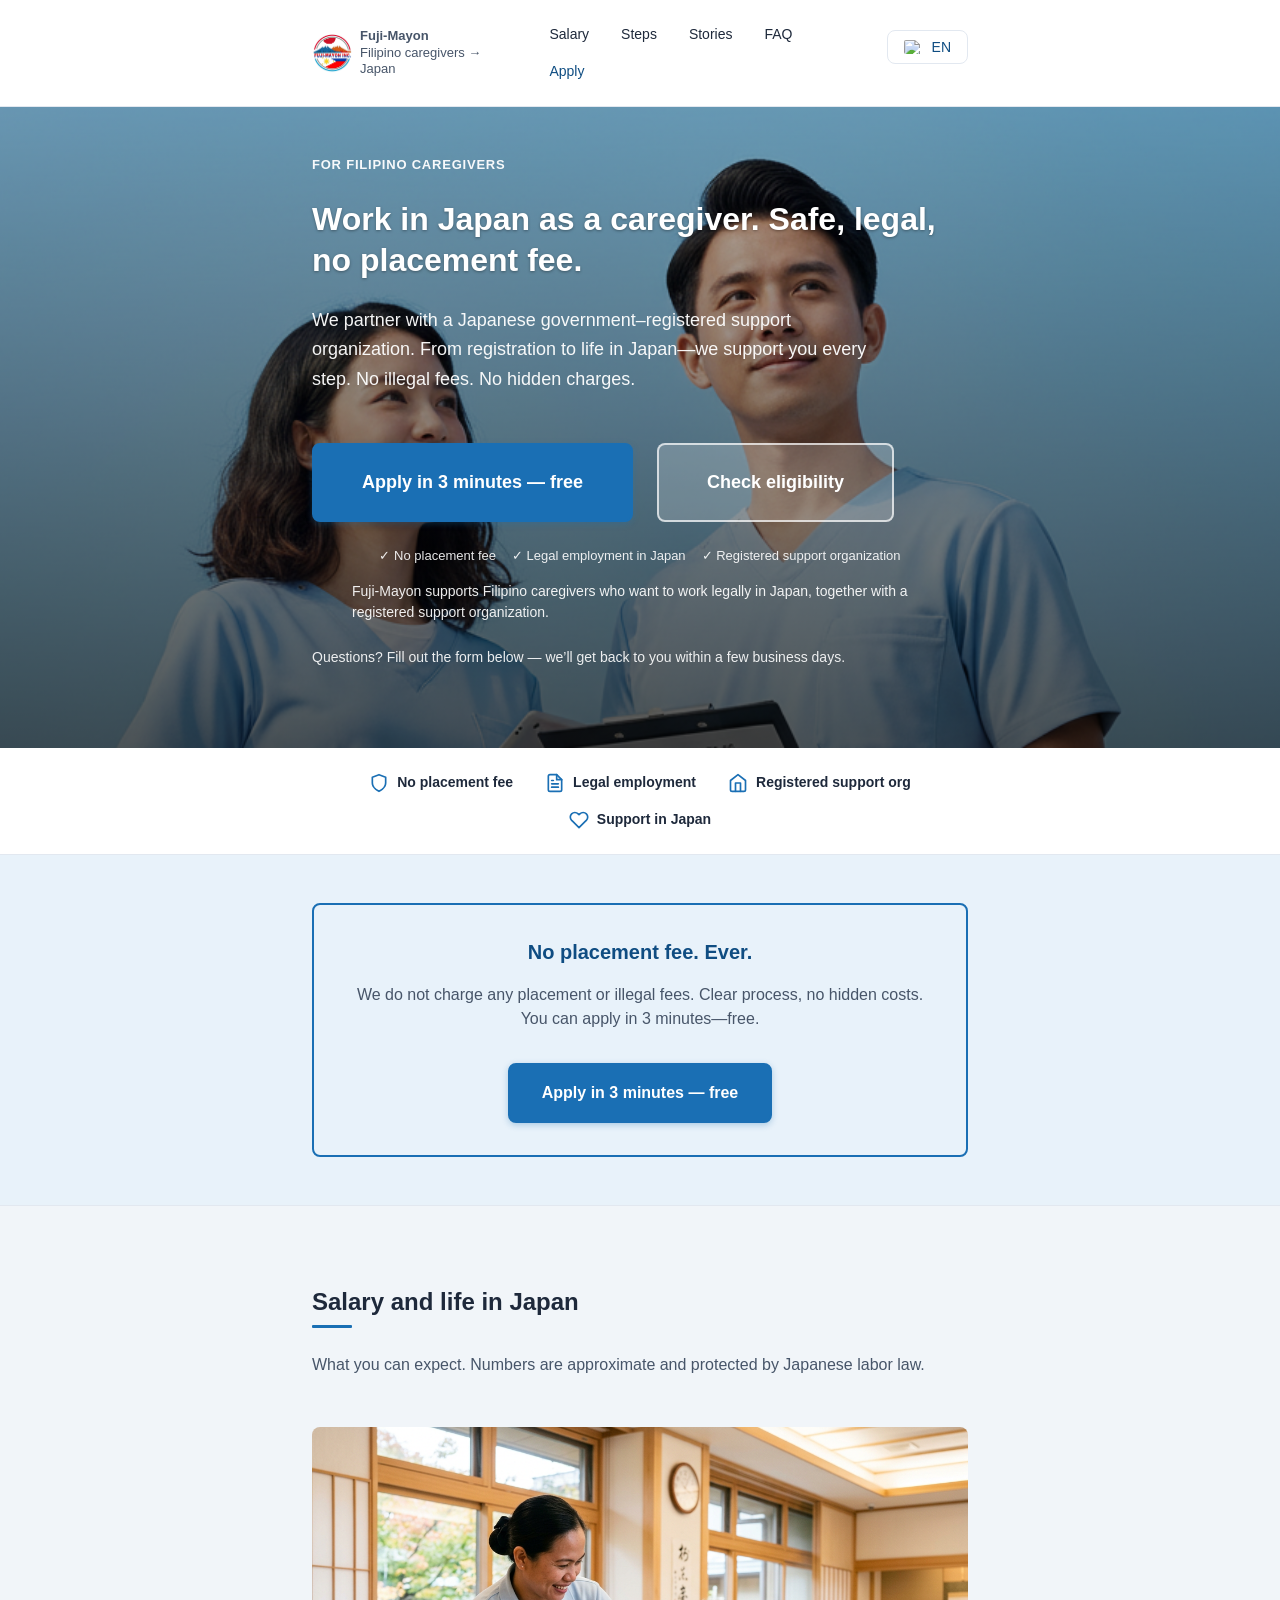
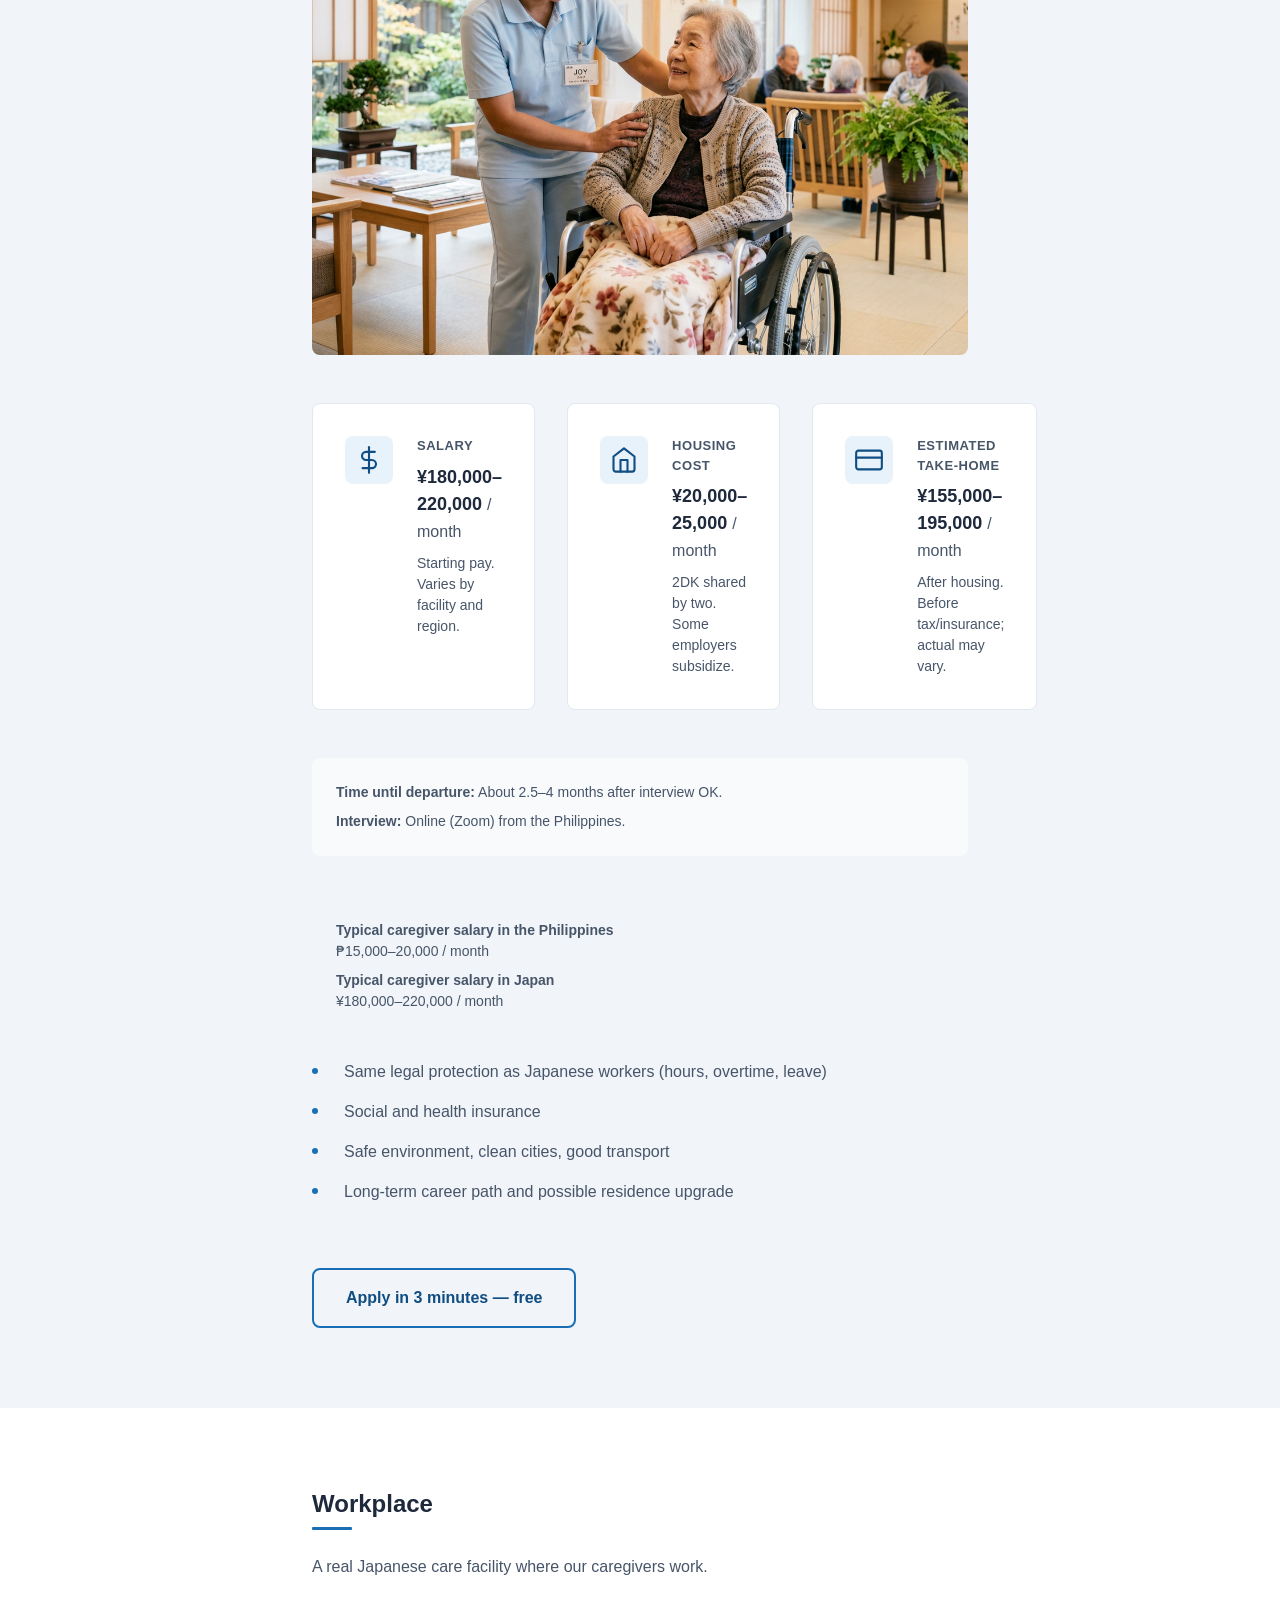
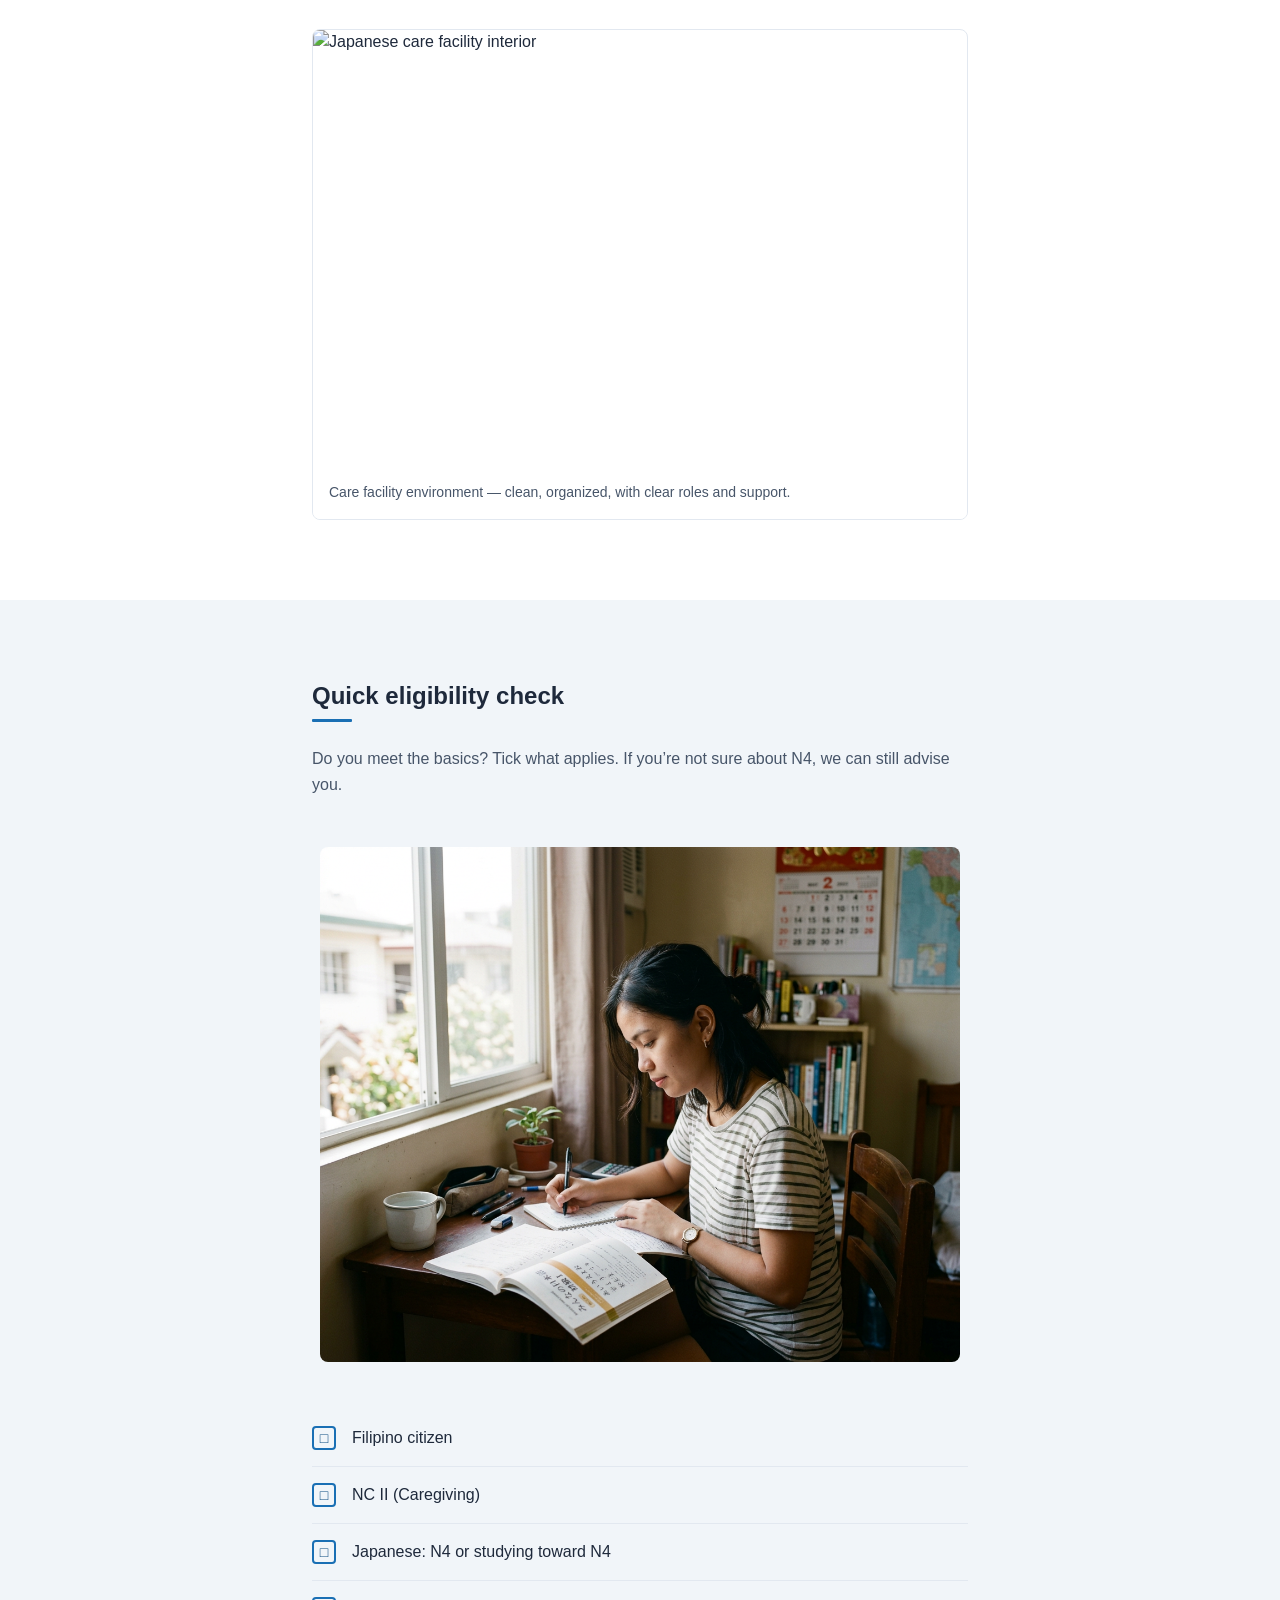
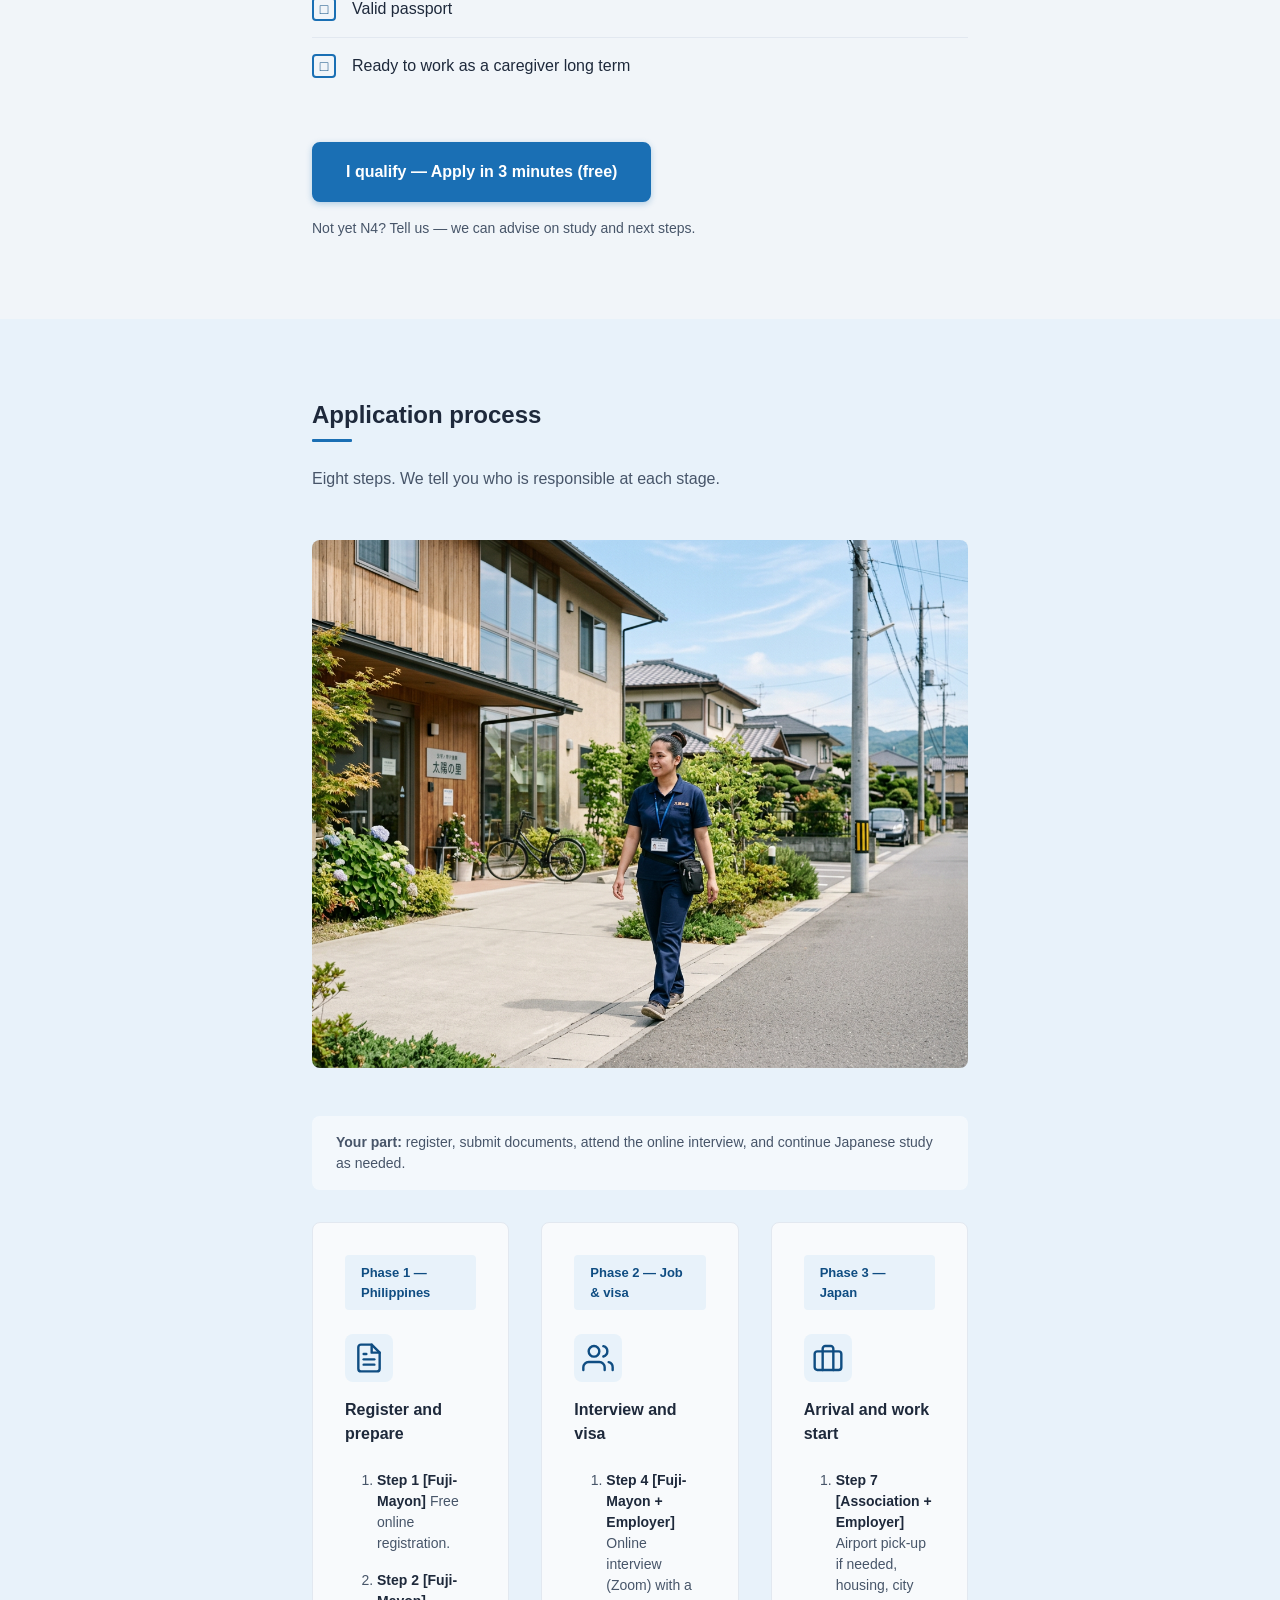
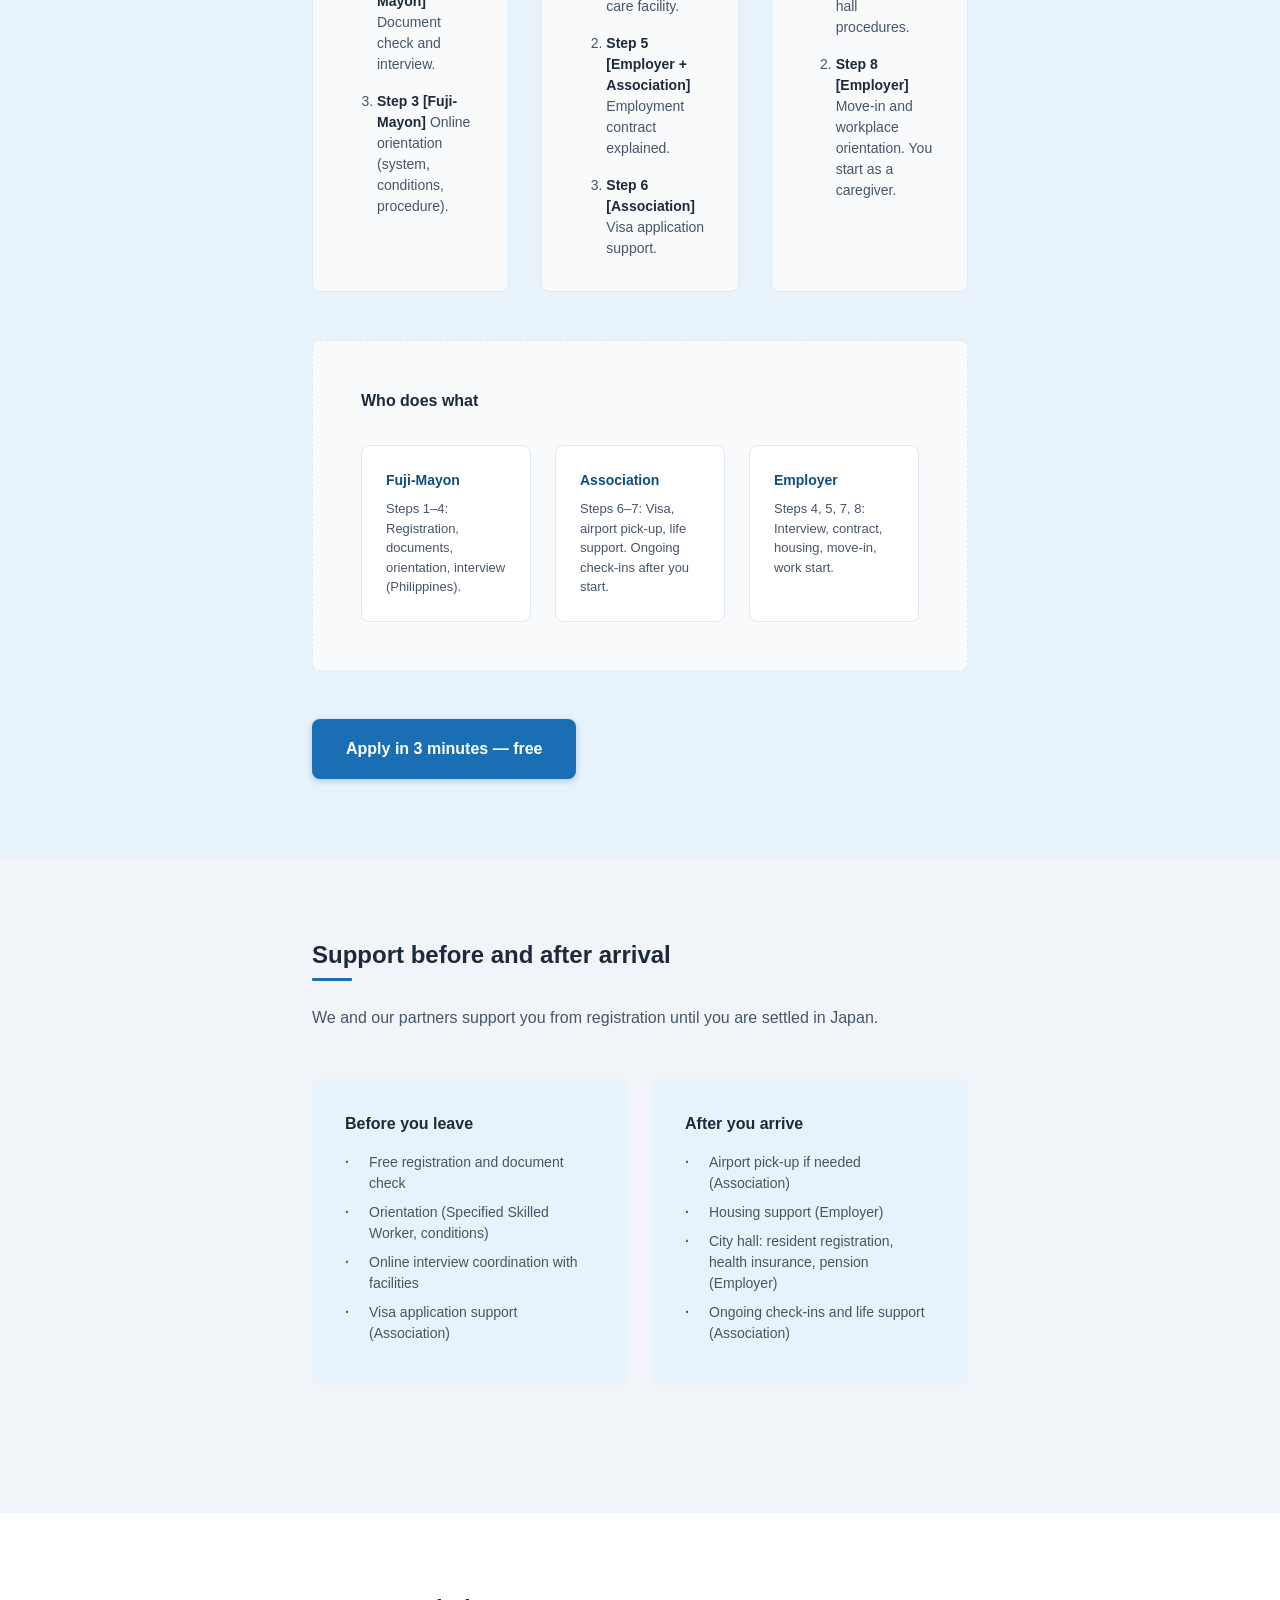
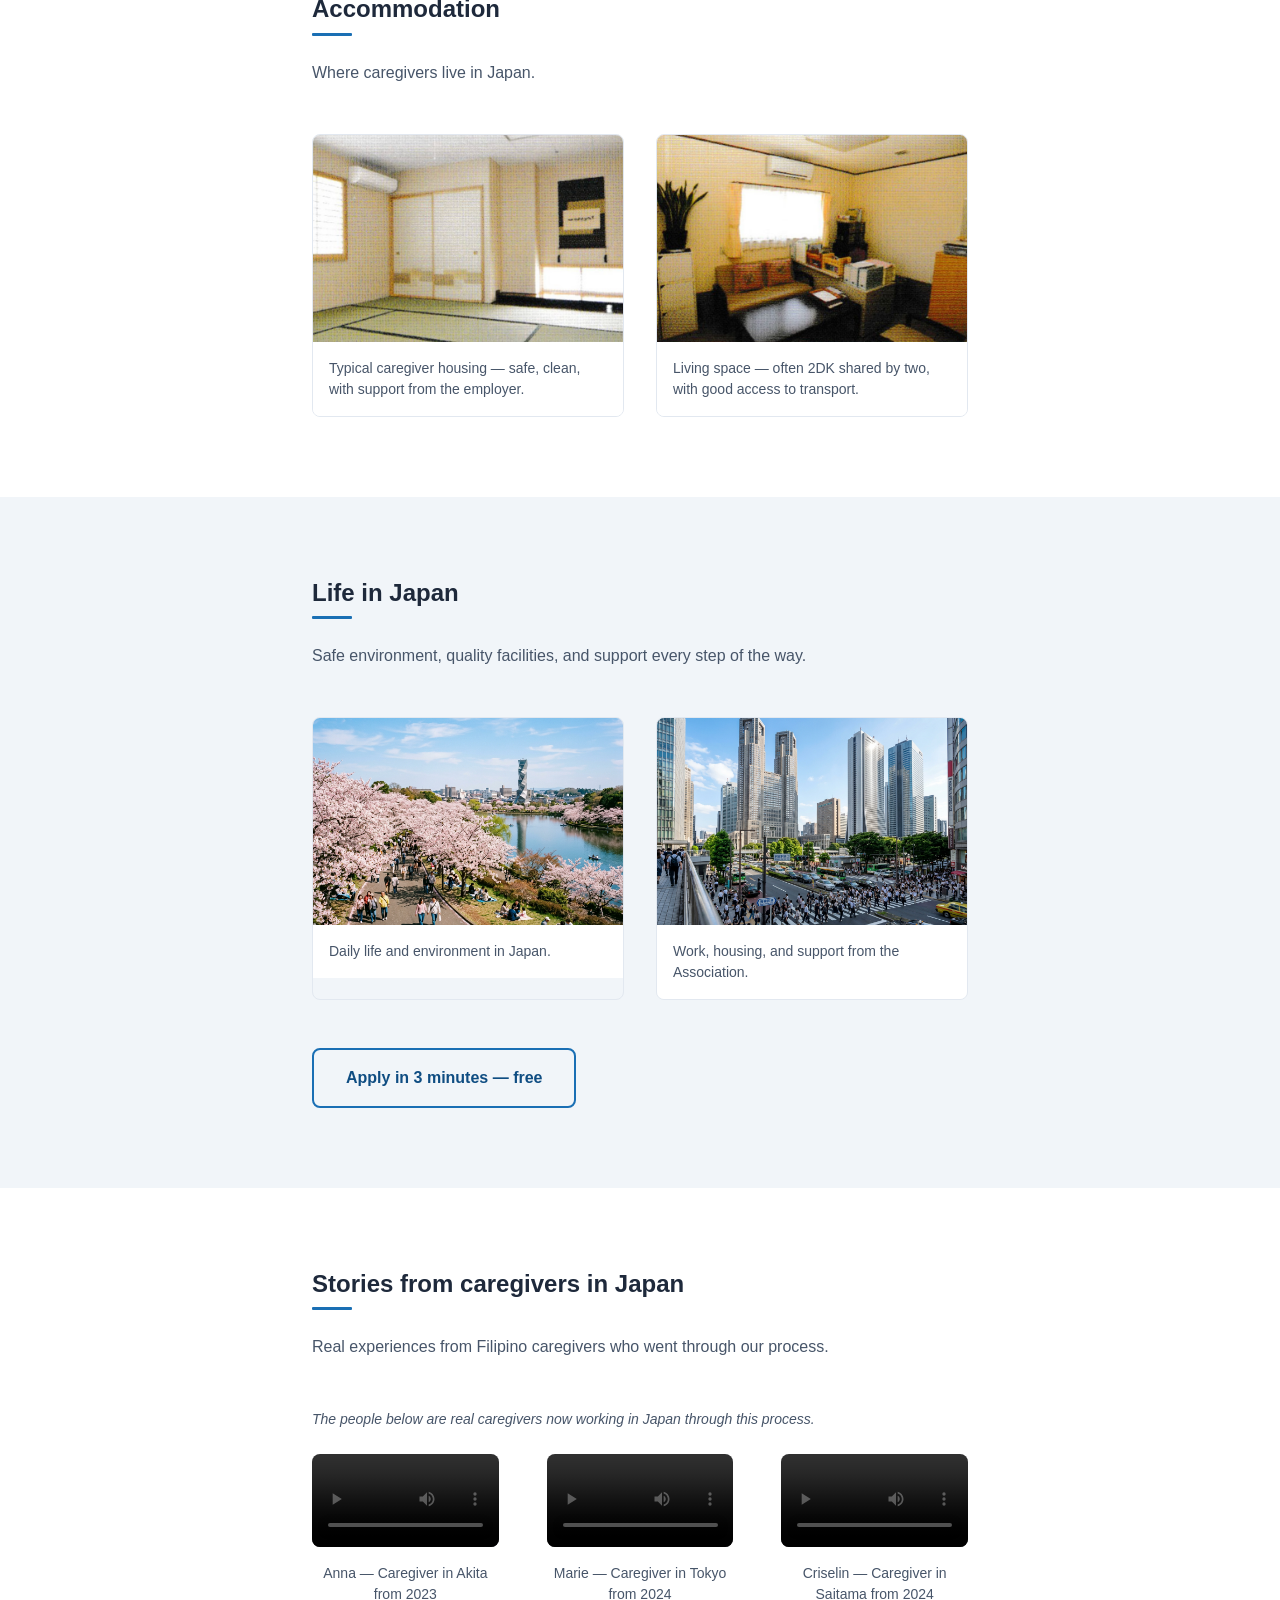
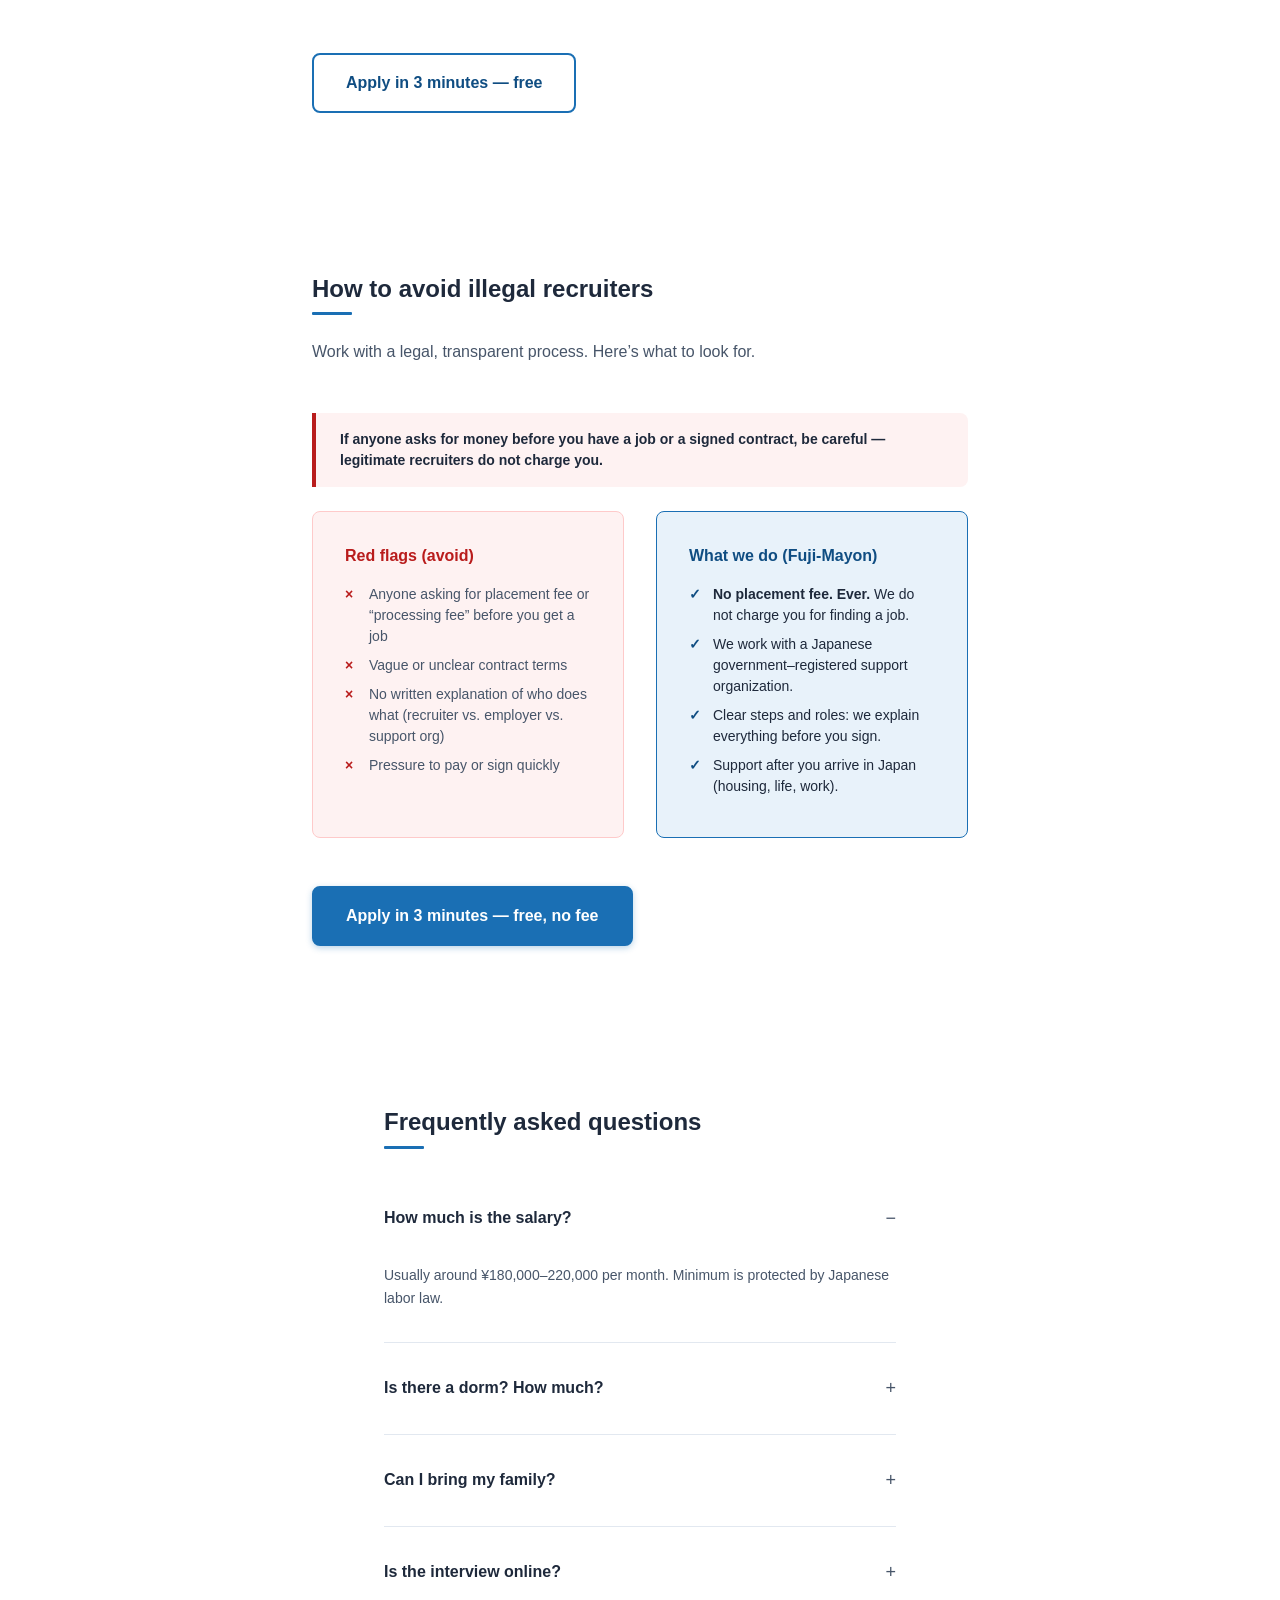
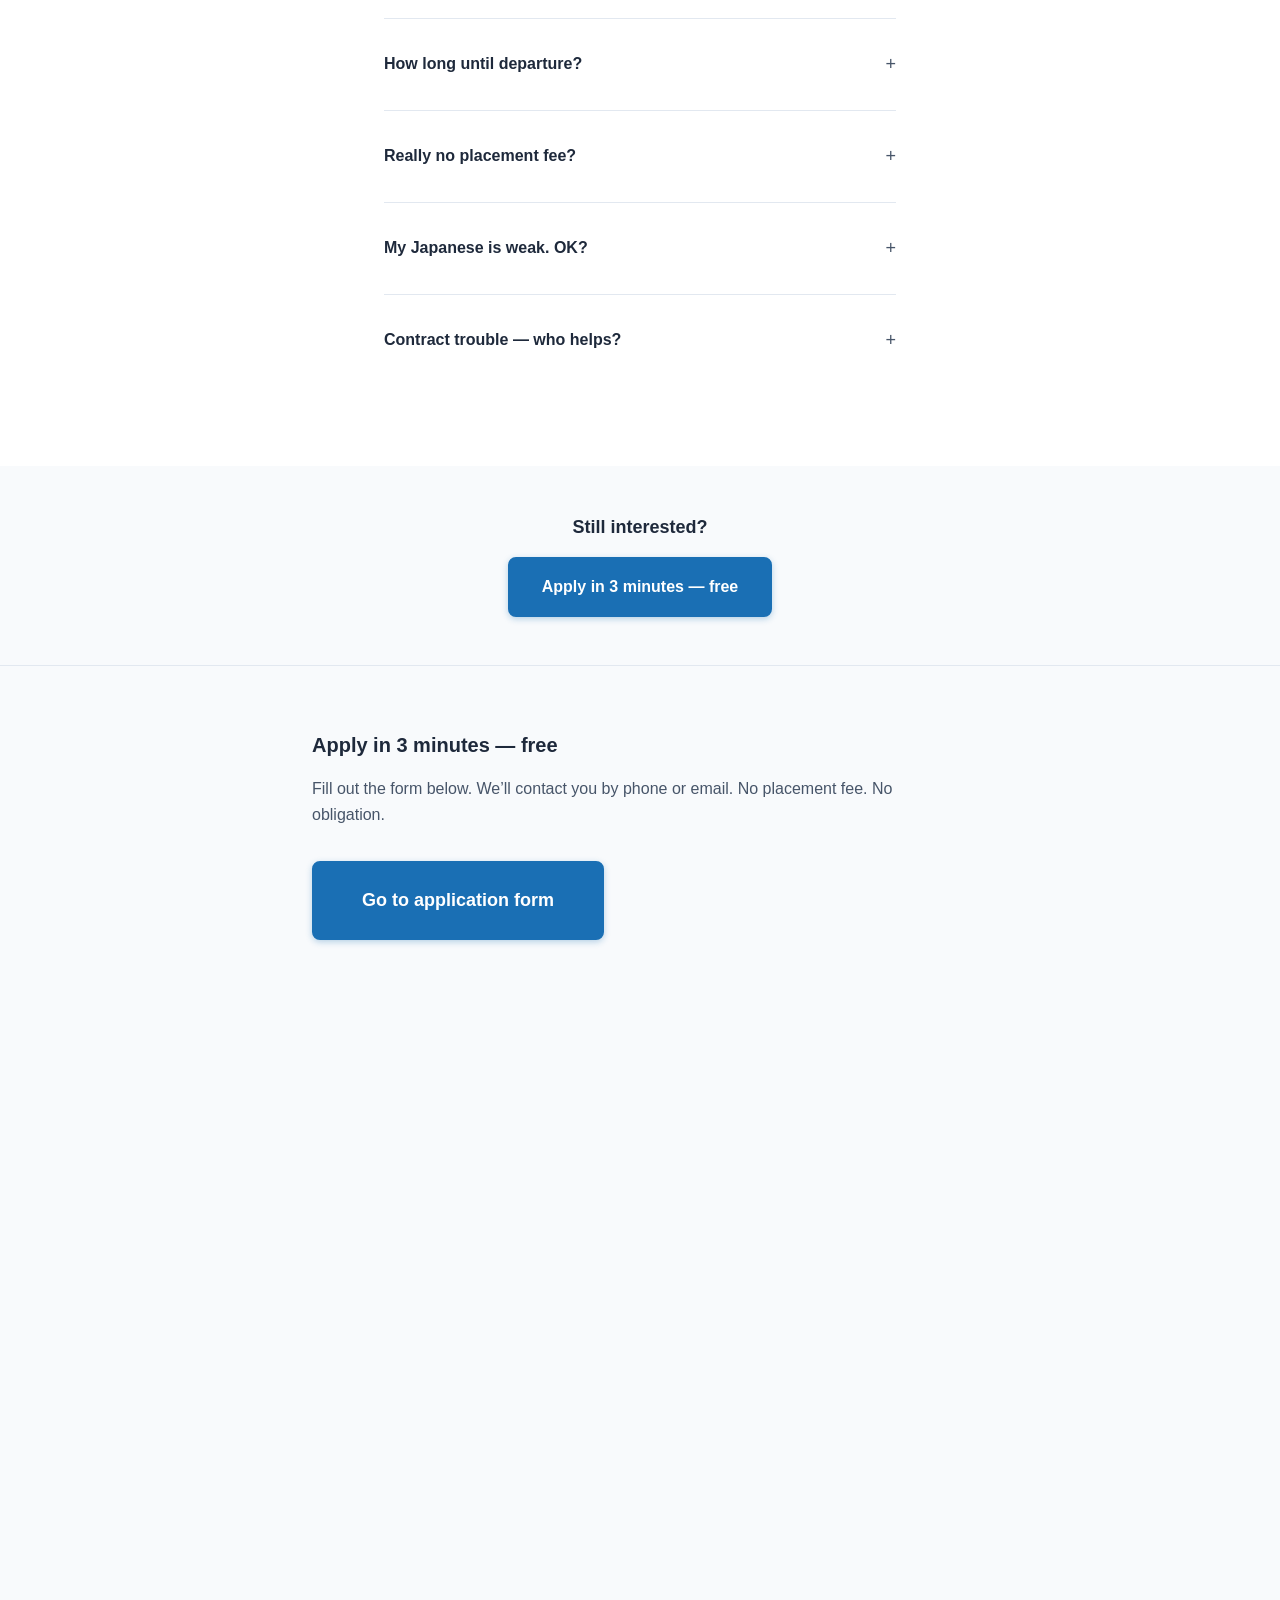
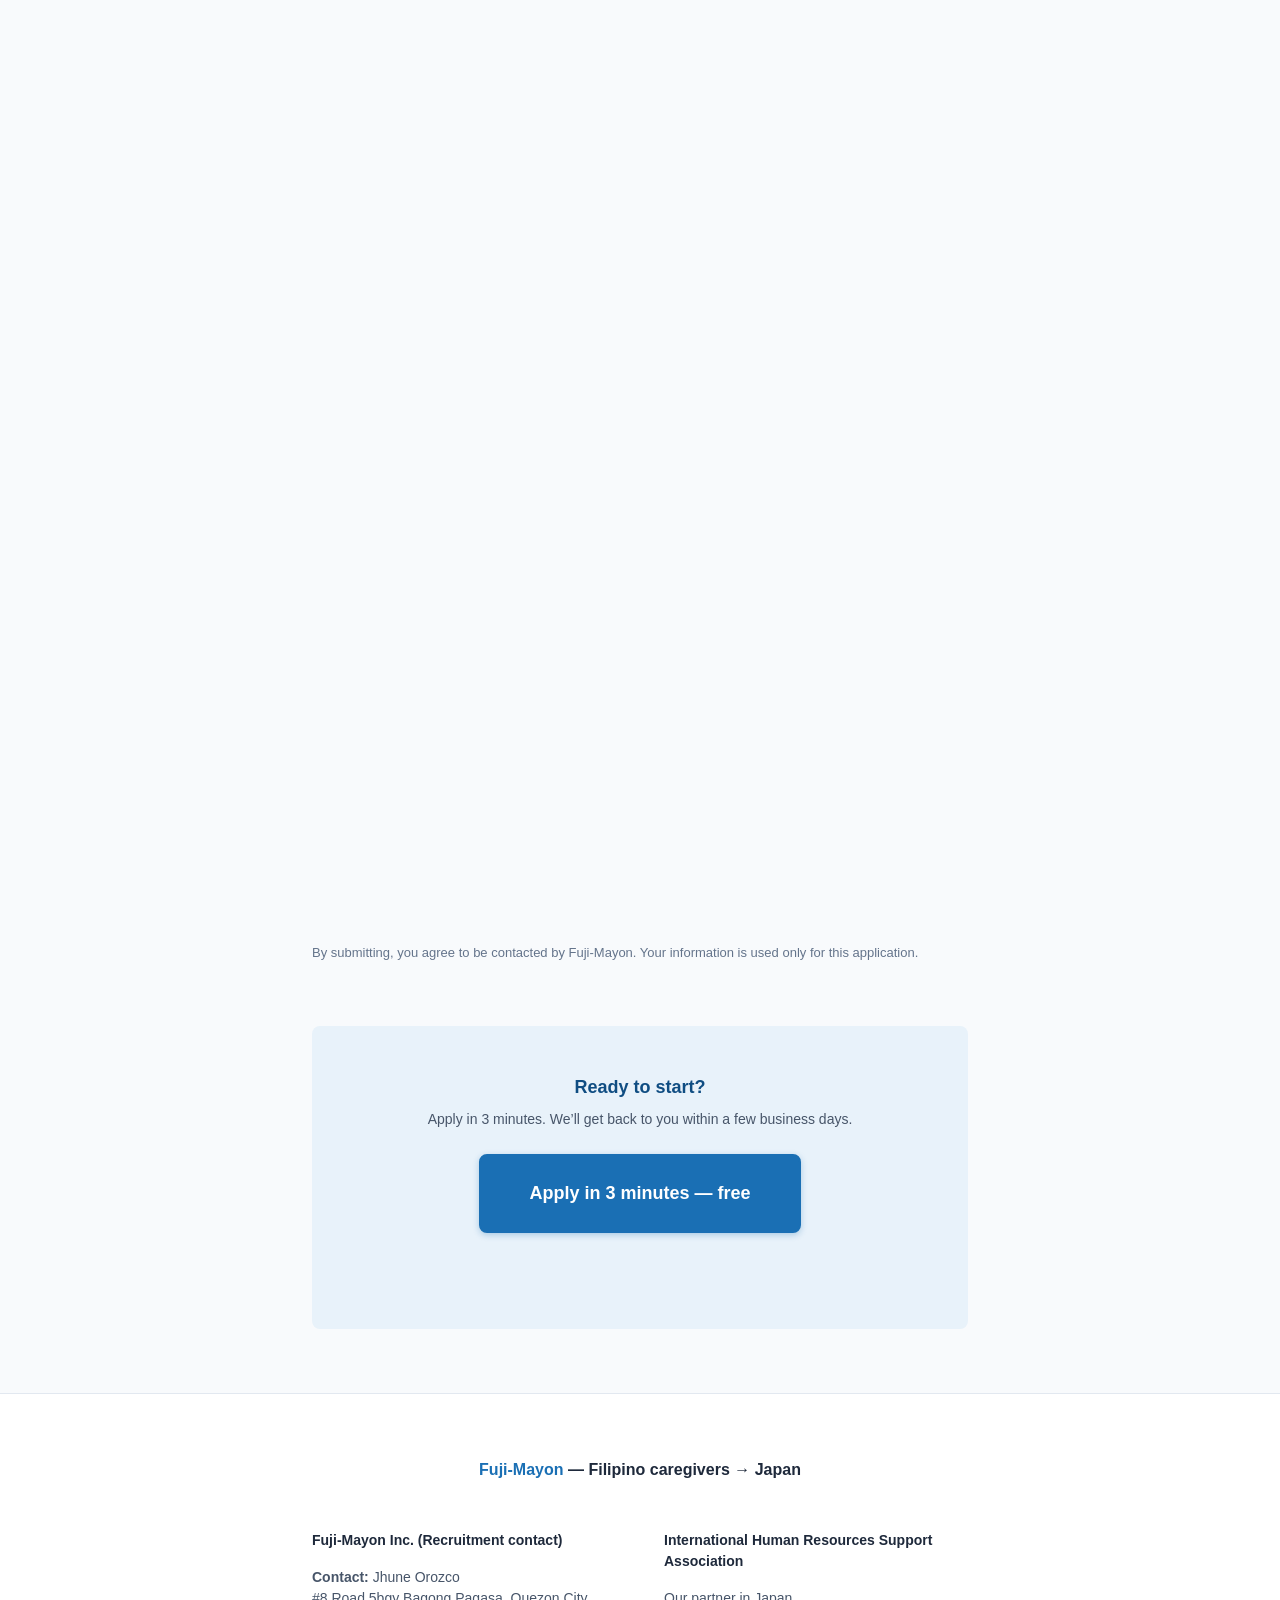
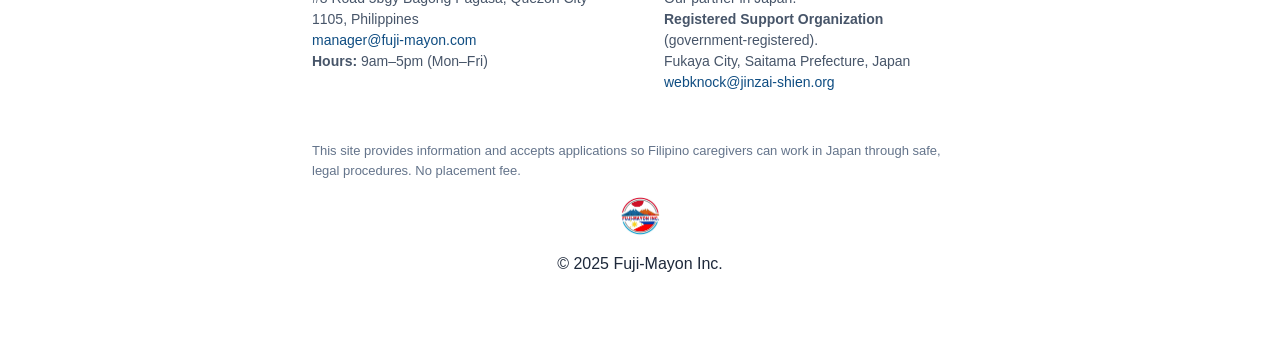
==== commit 416bdbdc: "Enhance language support and content across multiple pages; update language menu, add hero descripti" ====
--- a/index.html
+++ b/index.html
@@ -84,7 +84,7 @@
         <img src="flag-en.png" alt="English" width="20" height="14" loading="lazy"> EN
       </button>
       <div class="lang__menu" role="menu">
-        <a href="index.html" role="menuitem">English</a>
+        <a href="index.html" role="menuitem" aria-current="page">English</a>
         <a href="ph.html" role="menuitem">Filipino</a>
         <a href="jp.html" role="menuitem">日本語</a>
       </div>
@@ -112,6 +112,7 @@
         <span class="hero-trust-row__item">✓ Legal employment in Japan</span>
         <span class="hero-trust-row__item">✓ Registered support organization</span>
       </div>
+      <p class="hero__who">Fuji-Mayon supports Filipino caregivers who want to work legally in Japan, together with a registered support organization.</p>
       <p class="hero__hint">Questions? Fill out the form below — we’ll get back to you within a few business days.</p>
     </div>
   </section>
@@ -237,6 +238,9 @@
       <figure class="process-section__visual">
         <img src="process_section.png" alt="Application process — eight steps from registration to work start in Japan" width="720" height="400" loading="lazy">
       </figure>
+      <div class="process-applicant-note" role="note">
+        <p><strong>Your part:</strong> register, submit documents, attend the online interview, and continue Japanese study as needed.</p>
+      </div>
       <div class="phases">
         <div class="phase">
           <span class="phase__tag">Phase 1 — Philippines</span>
@@ -363,6 +367,7 @@
     <div class="container">
       <h2 id="testimonials-heading" class="section__title">Stories from caregivers in Japan</h2>
       <p class="section__lead">Real experiences from Filipino caregivers who went through our process.</p>
+      <p class="testimonials__intro">The people below are real caregivers now working in Japan through this process.</p>
       <div class="testimonials__videos" aria-label="Portrait caregiver videos">
         <figure class="testimonials__video-card">
           <video class="testimonials__video" src="anna.mp4" controls preload="metadata" playsinline aria-label="Anna, caregiver in Japan">
@@ -394,6 +399,7 @@
     <div class="container">
       <h2 id="anti-scam-heading" class="section__title">How to avoid illegal recruiters</h2>
       <p class="section__lead">Work with a legal, transparent process. Here’s what to look for.</p>
+      <p class="anti-scam__warn-line">If anyone asks for money before you have a job or a signed contract, be careful — legitimate recruiters do not charge you.</p>
       <div class="anti-scam__content">
         <div class="anti-scam__box anti-scam__box--warn">
           <h3>Red flags (avoid)</h3>
--- a/style.css
+++ b/style.css
@@ -283,6 +283,11 @@
   text-decoration: none;
 }
 
+.lang__menu a[aria-current="page"] {
+  font-weight: 600;
+  color: var(--color-primary-dark);
+}
+
 /* --- ヒーロー --- */
 .hero {
   position: relative;
@@ -380,6 +385,16 @@
   display: inline-flex;
   align-items: center;
   gap: 0.25rem;
+}
+
+.hero__who {
+  margin-top: var(--space-sm);
+  font-size: var(--text-sm);
+  color: rgba(255, 255, 255, 0.92);
+  line-height: var(--line-normal);
+  max-width: 36rem;
+  margin-left: auto;
+  margin-right: auto;
 }
 
 @media (min-width: 640px) {
@@ -1026,6 +1041,13 @@
 }
 
 /* Portrait caregiver videos (testimonials section only) */
+.testimonials__intro {
+  font-size: var(--text-sm);
+  color: var(--color-text-muted);
+  margin-bottom: var(--space-md);
+  font-style: italic;
+}
+
 .testimonials__videos {
   display: grid;
   grid-template-columns: 1fr;
@@ -1063,6 +1085,17 @@
 }
 
 /* --- Anti-scam trust section --- */
+.anti-scam__warn-line {
+  font-size: var(--text-sm);
+  font-weight: 600;
+  color: var(--color-text);
+  margin-bottom: var(--space-md);
+  padding: var(--space-sm) var(--space-md);
+  background: #fef2f2;
+  border-left: 4px solid #b91c1c;
+  border-radius: 0 var(--radius) var(--radius) 0;
+}
+
 .anti-scam__content {
   display: grid;
   grid-template-columns: 1fr;
@@ -1303,6 +1336,19 @@
   width: 100%;
   height: auto;
   border-radius: var(--radius);
+}
+
+.process-applicant-note {
+  font-size: var(--text-sm);
+  color: var(--color-text-muted);
+  margin-bottom: var(--space-lg);
+  padding: var(--space-sm) var(--space-md);
+  background: rgba(255, 255, 255, 0.5);
+  border-radius: var(--radius);
+}
+
+.process-applicant-note p {
+  margin: 0;
 }
 
 /* --- フェーズ（応募〜就労の流れ） --- */
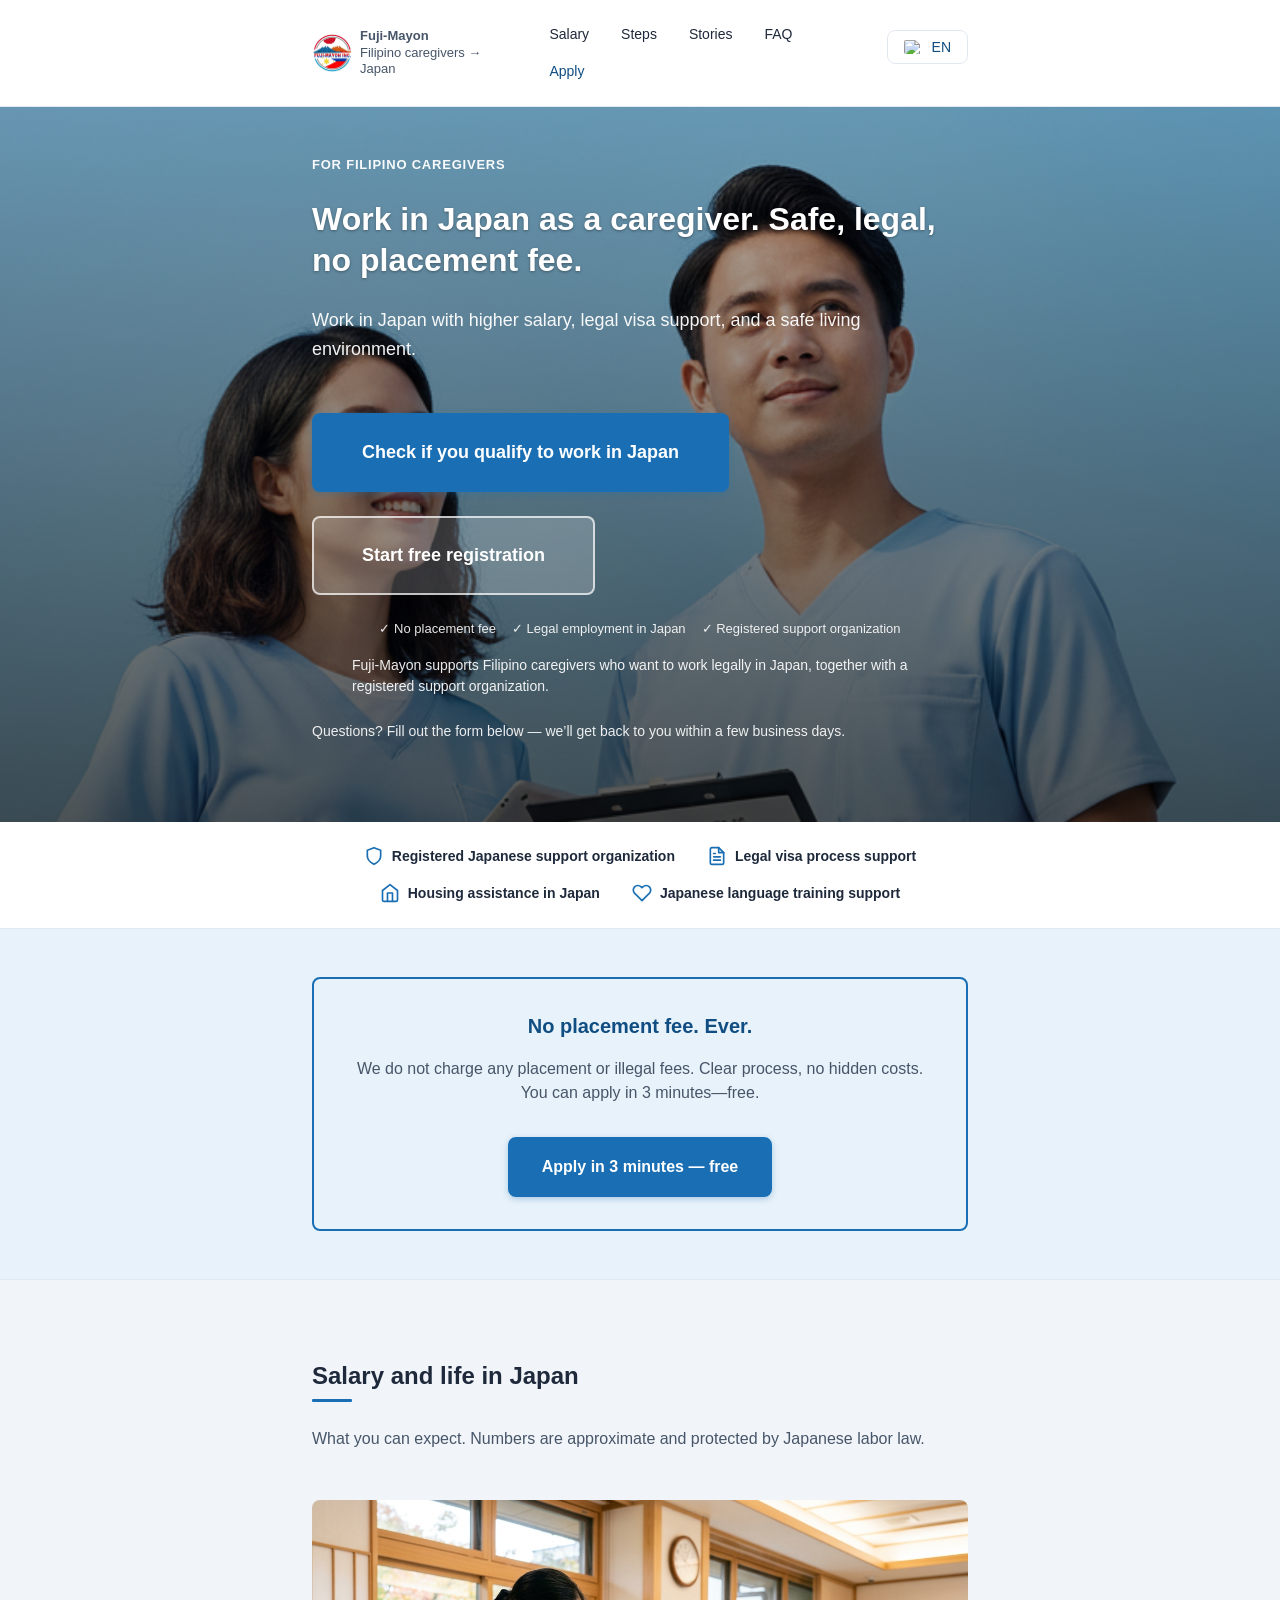
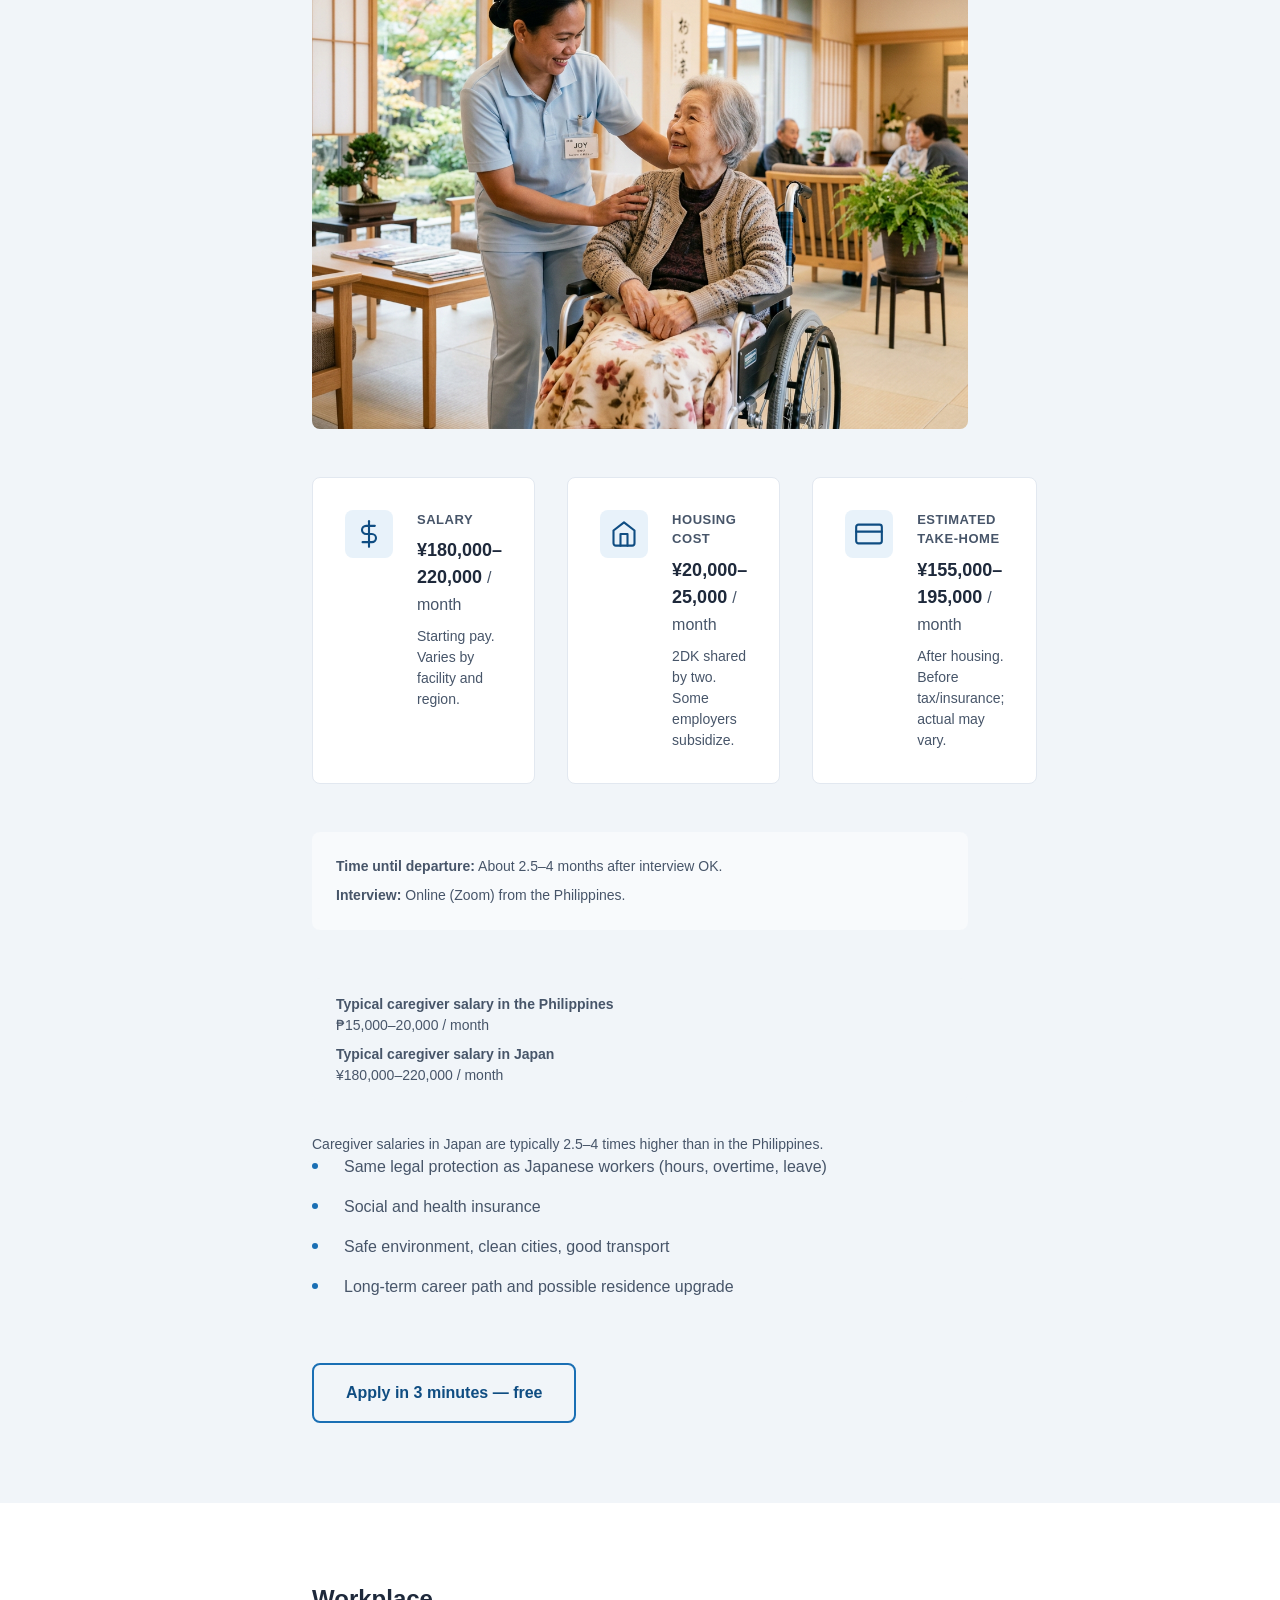
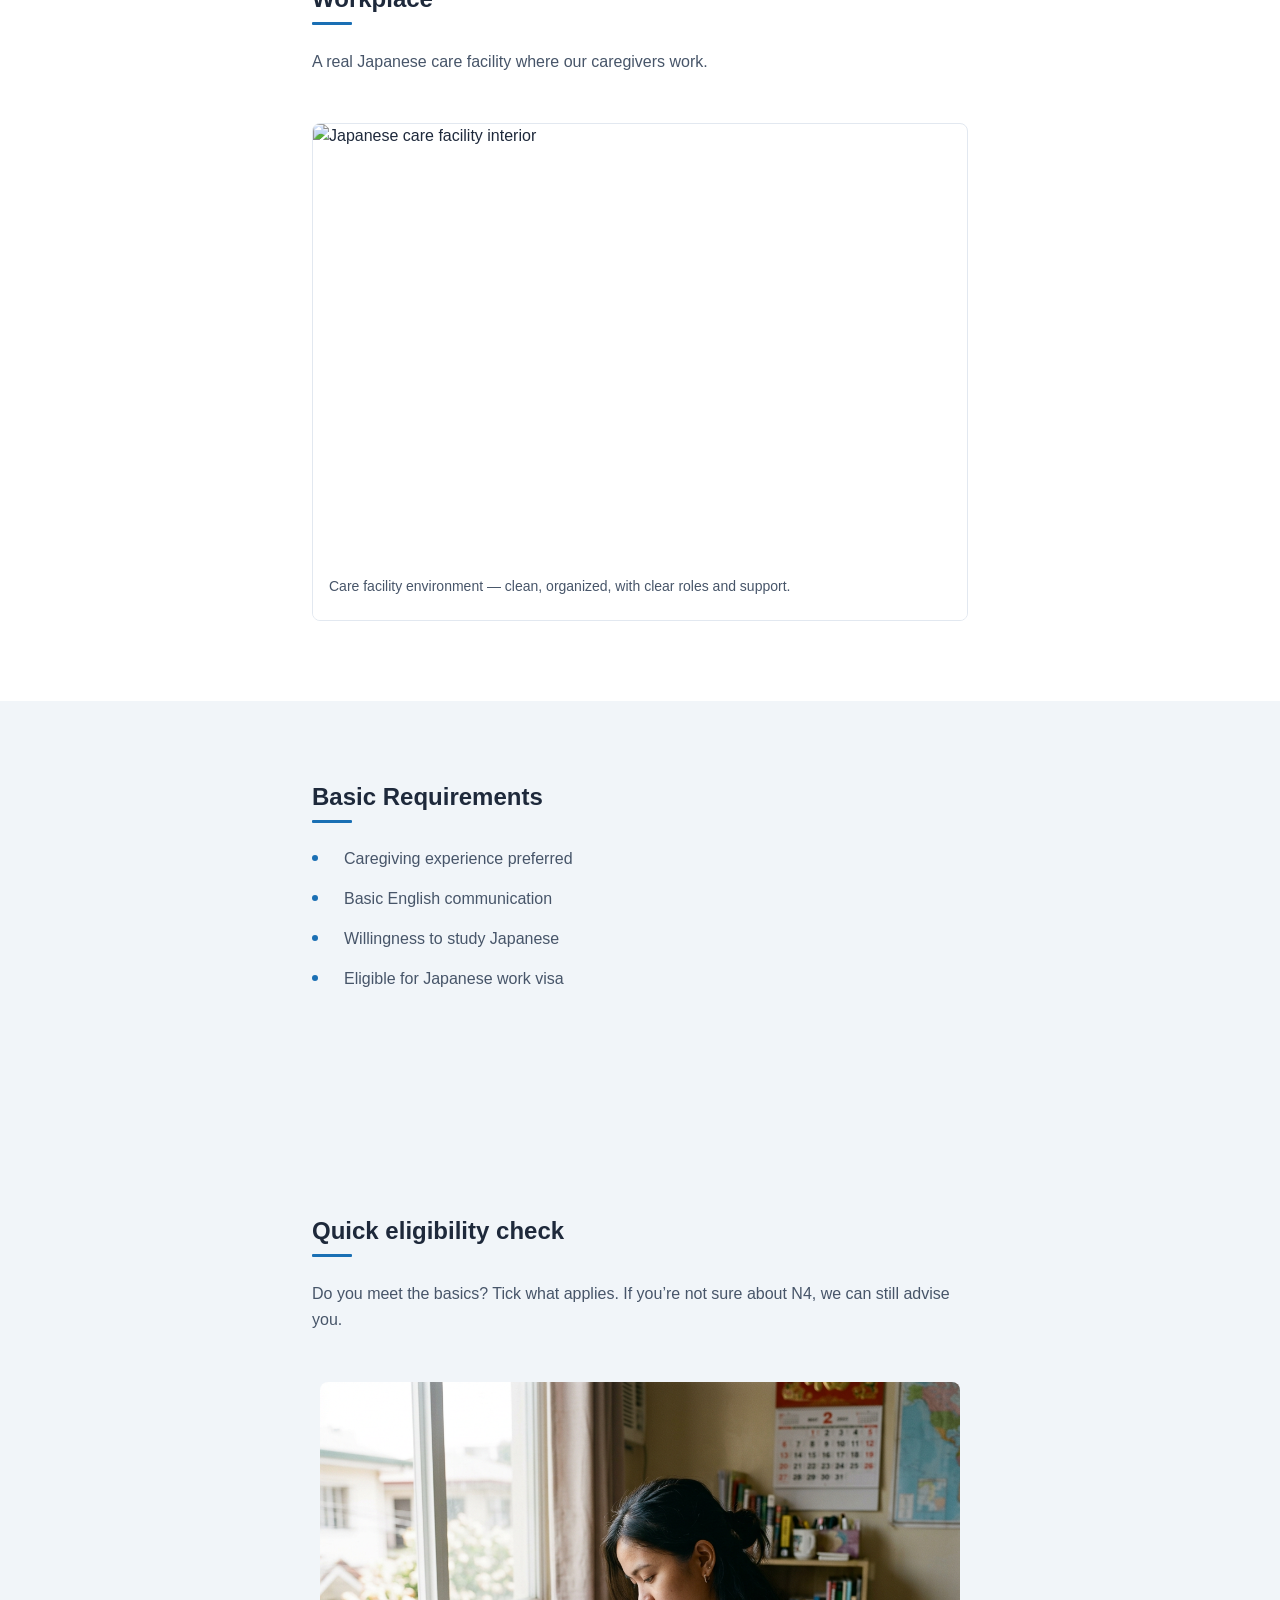
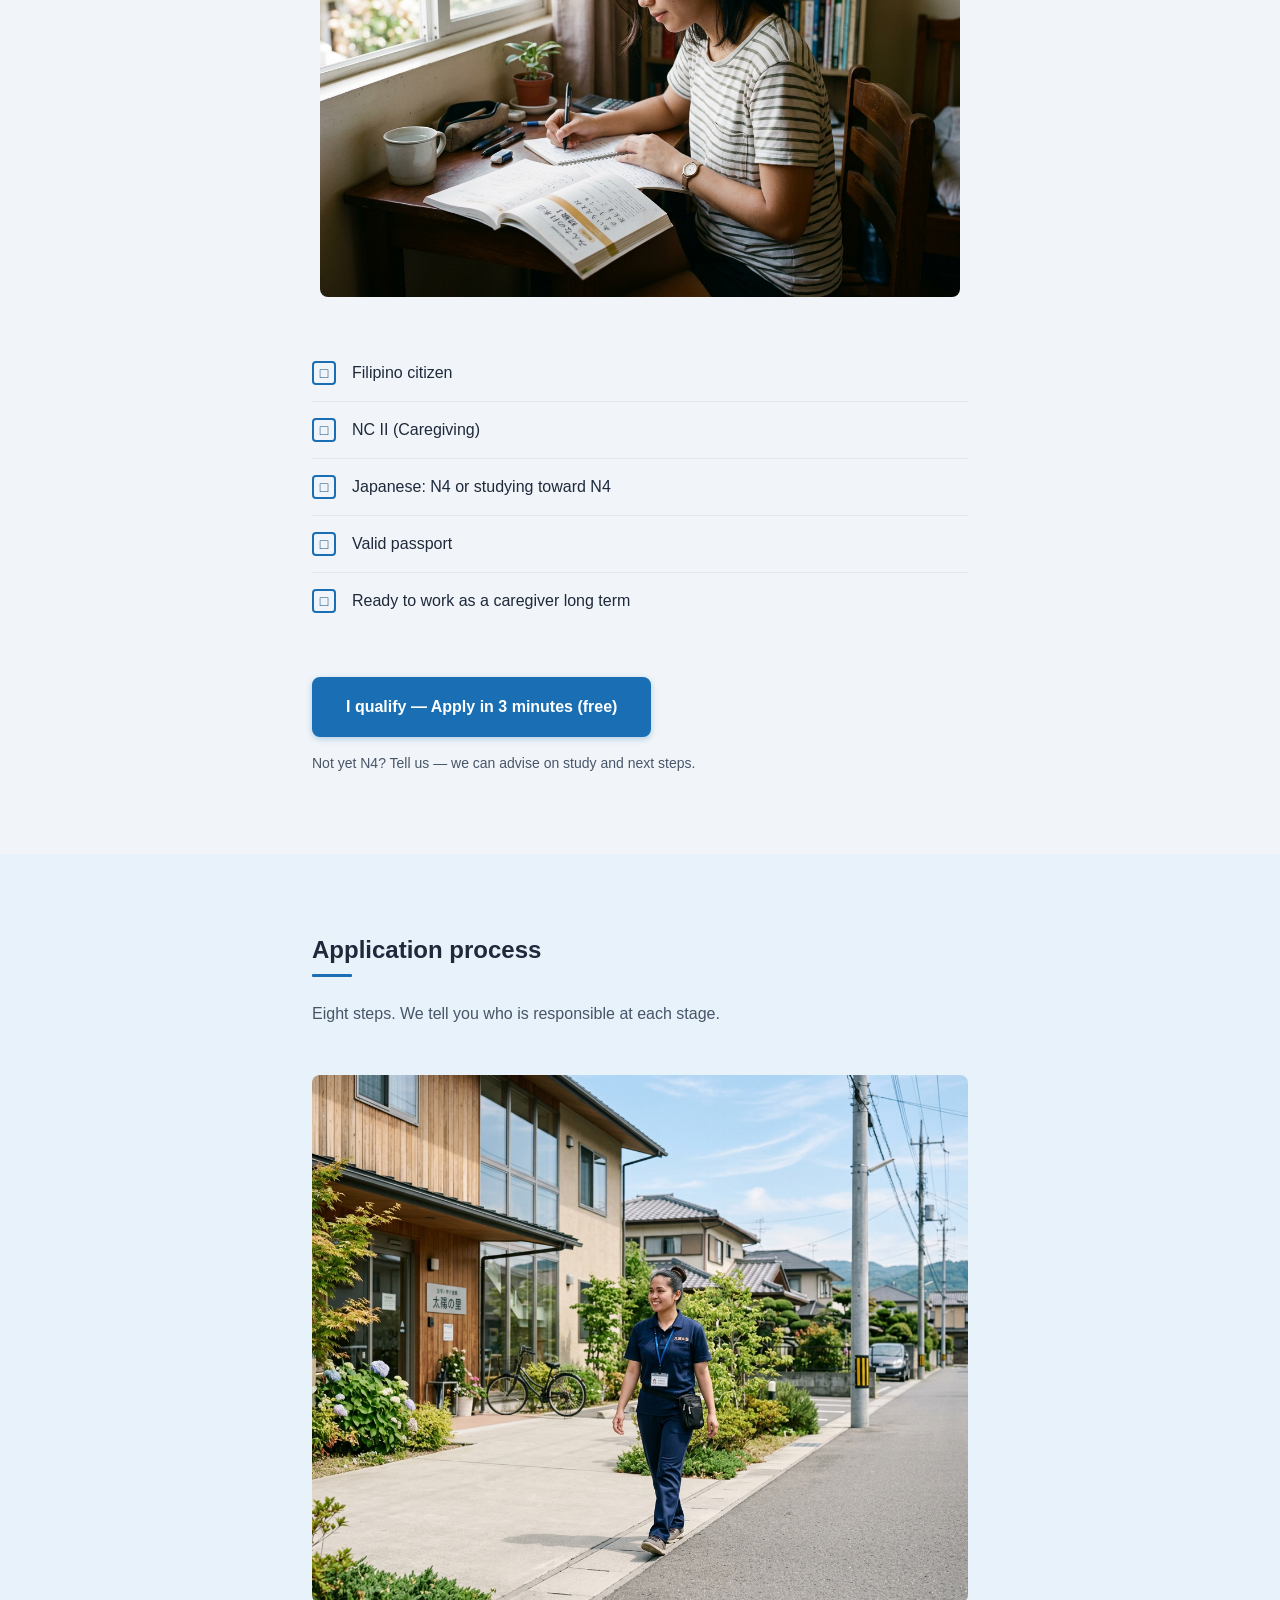
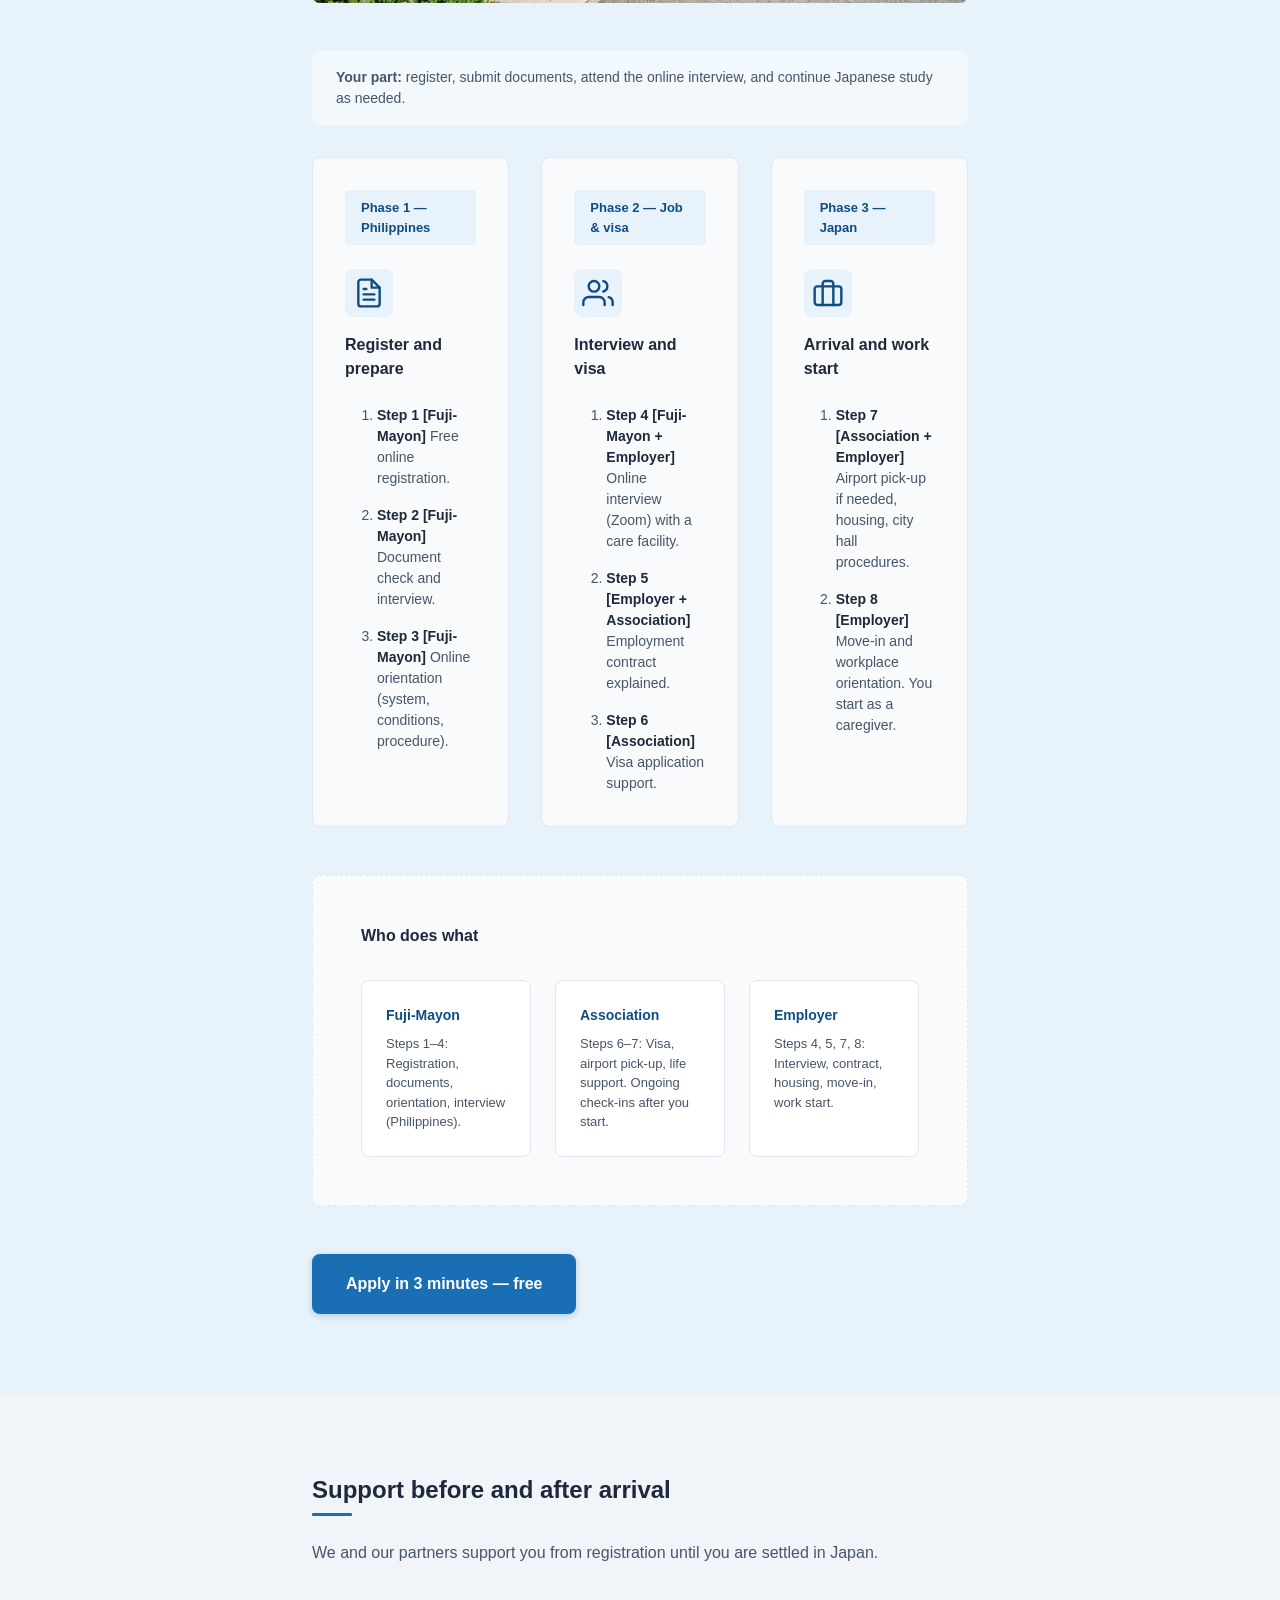
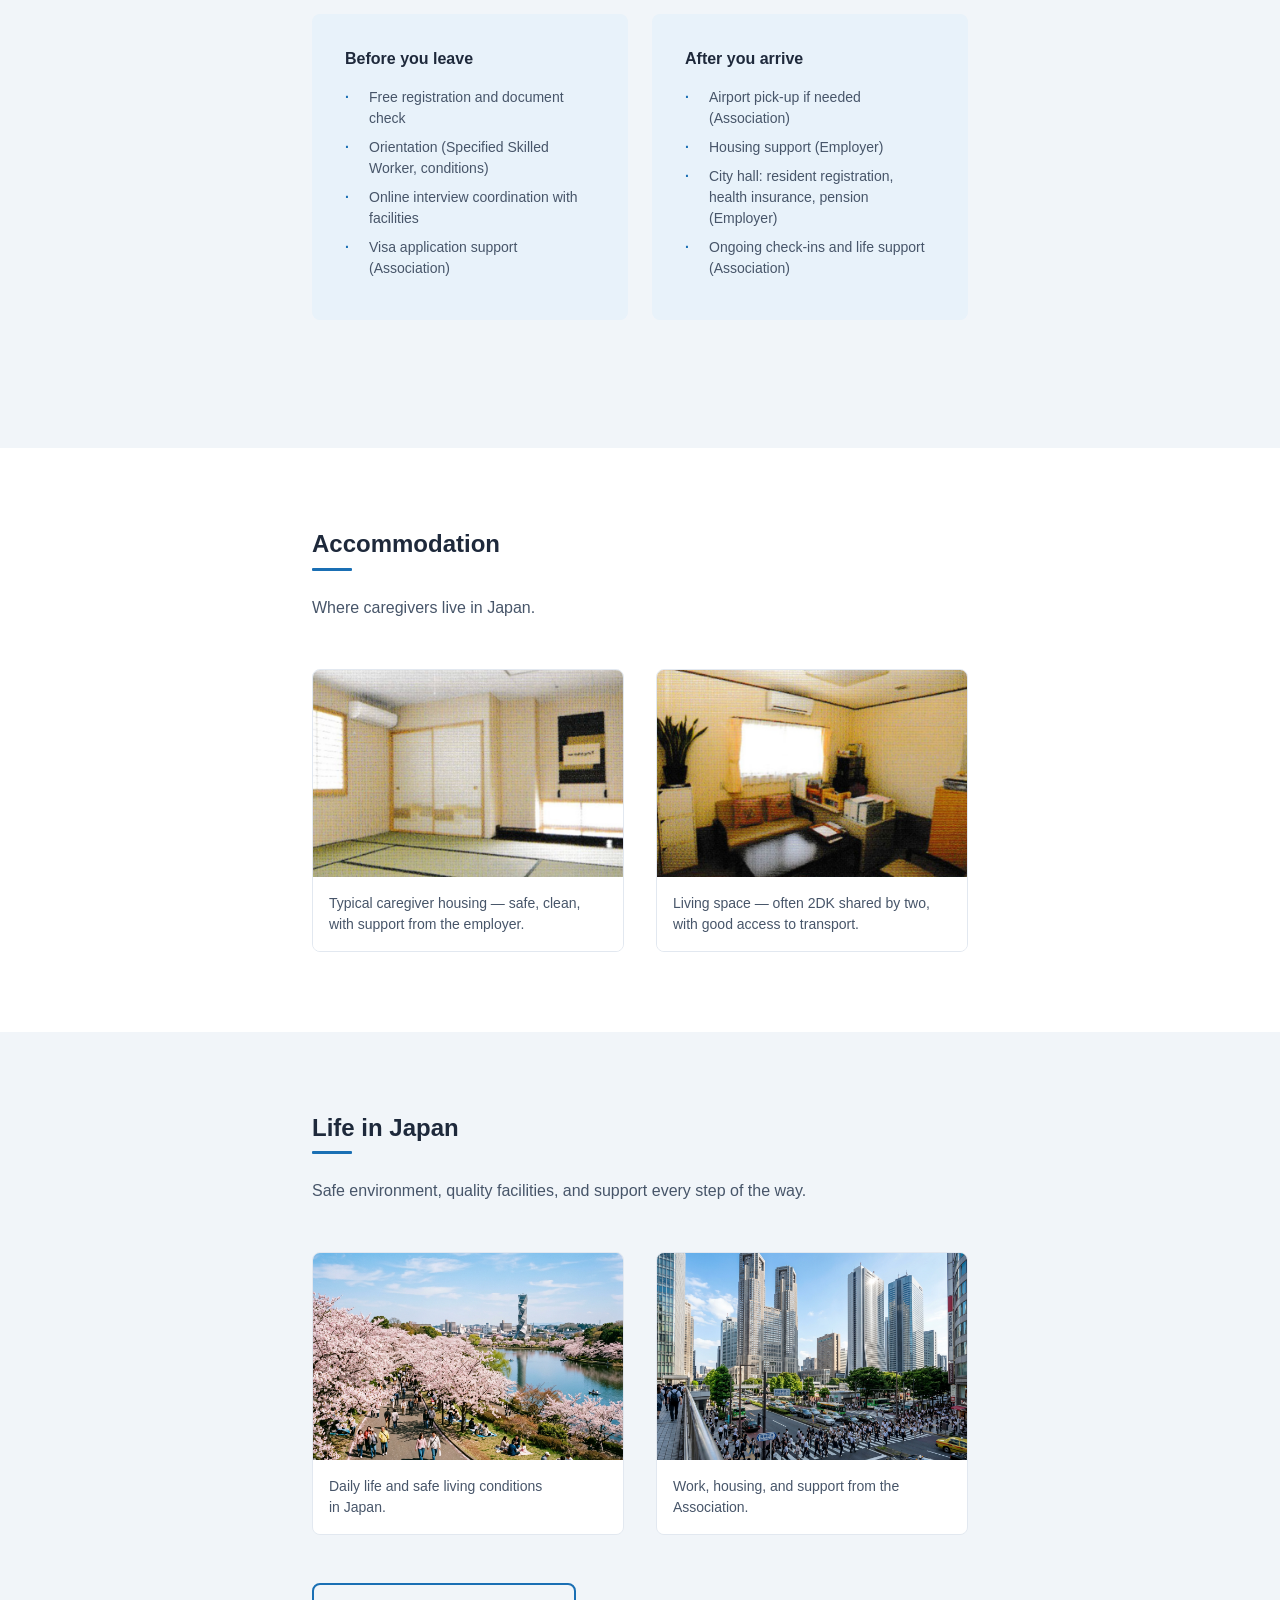
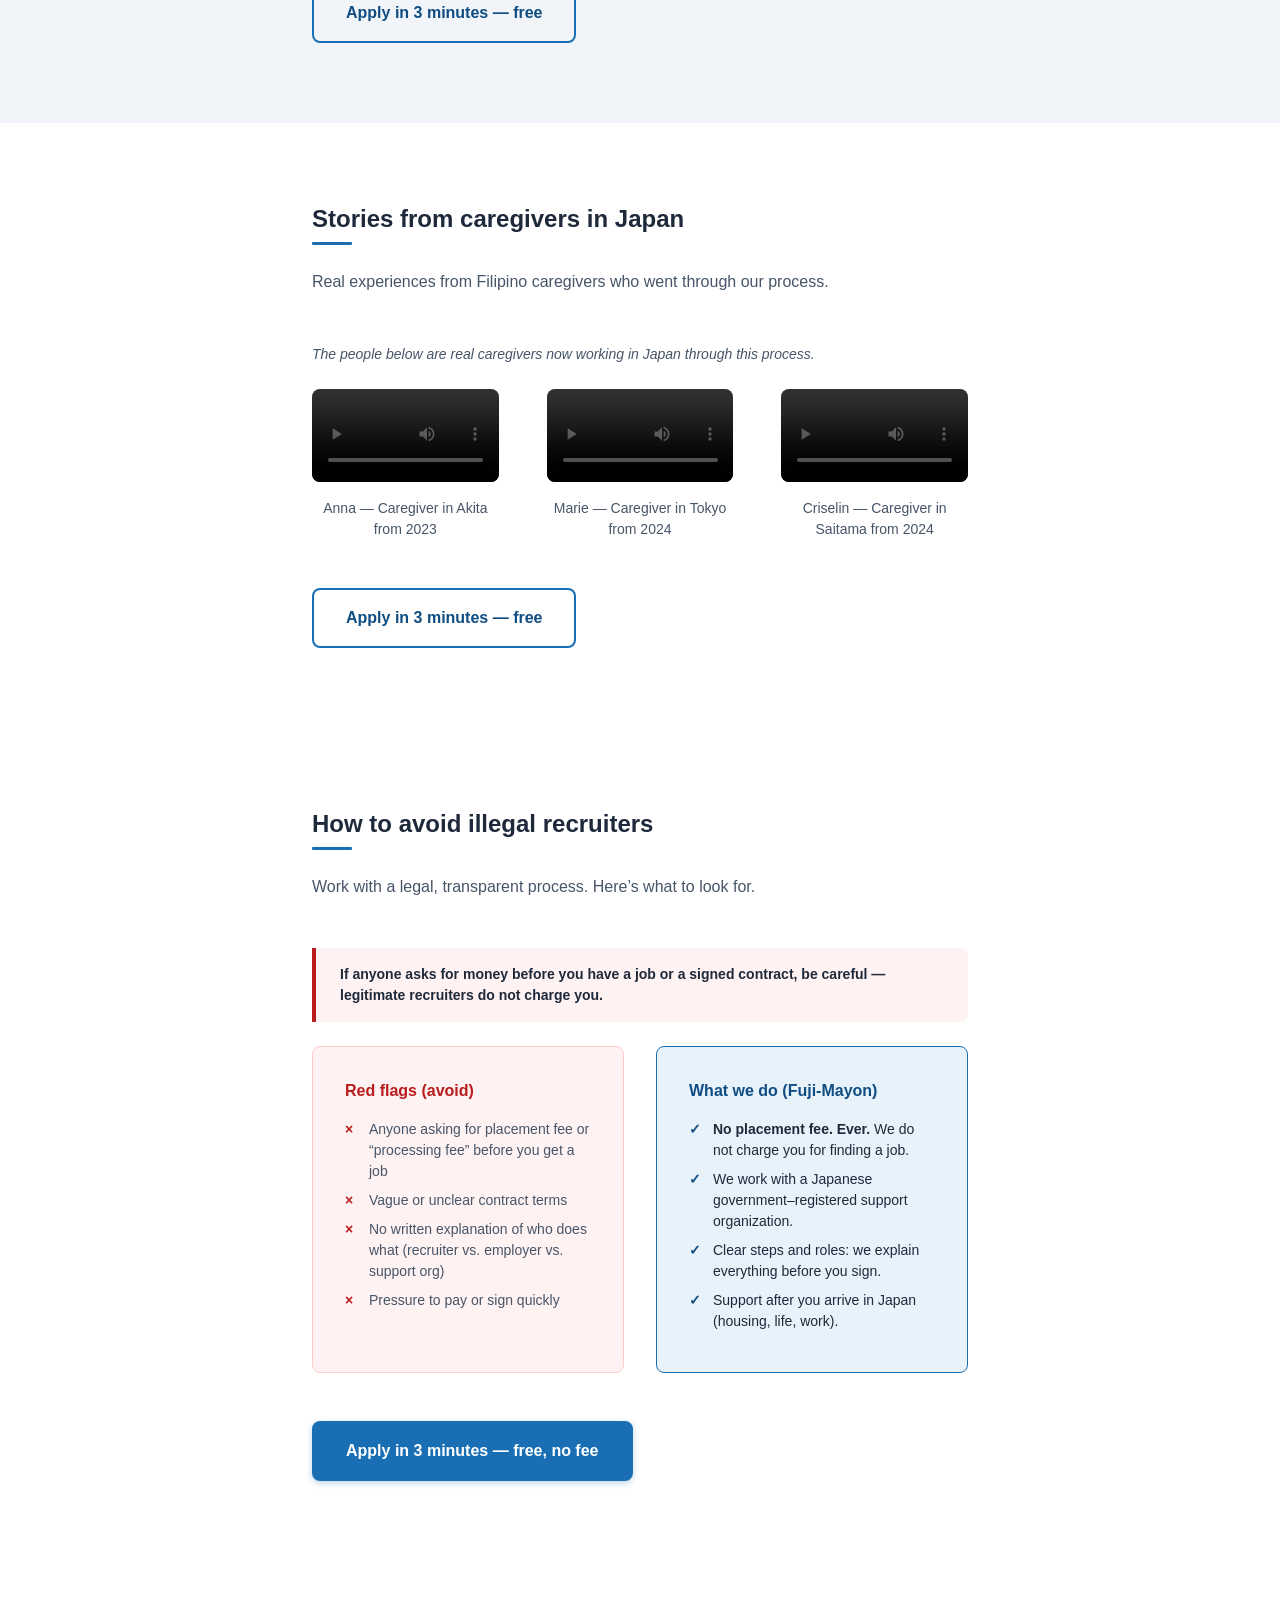
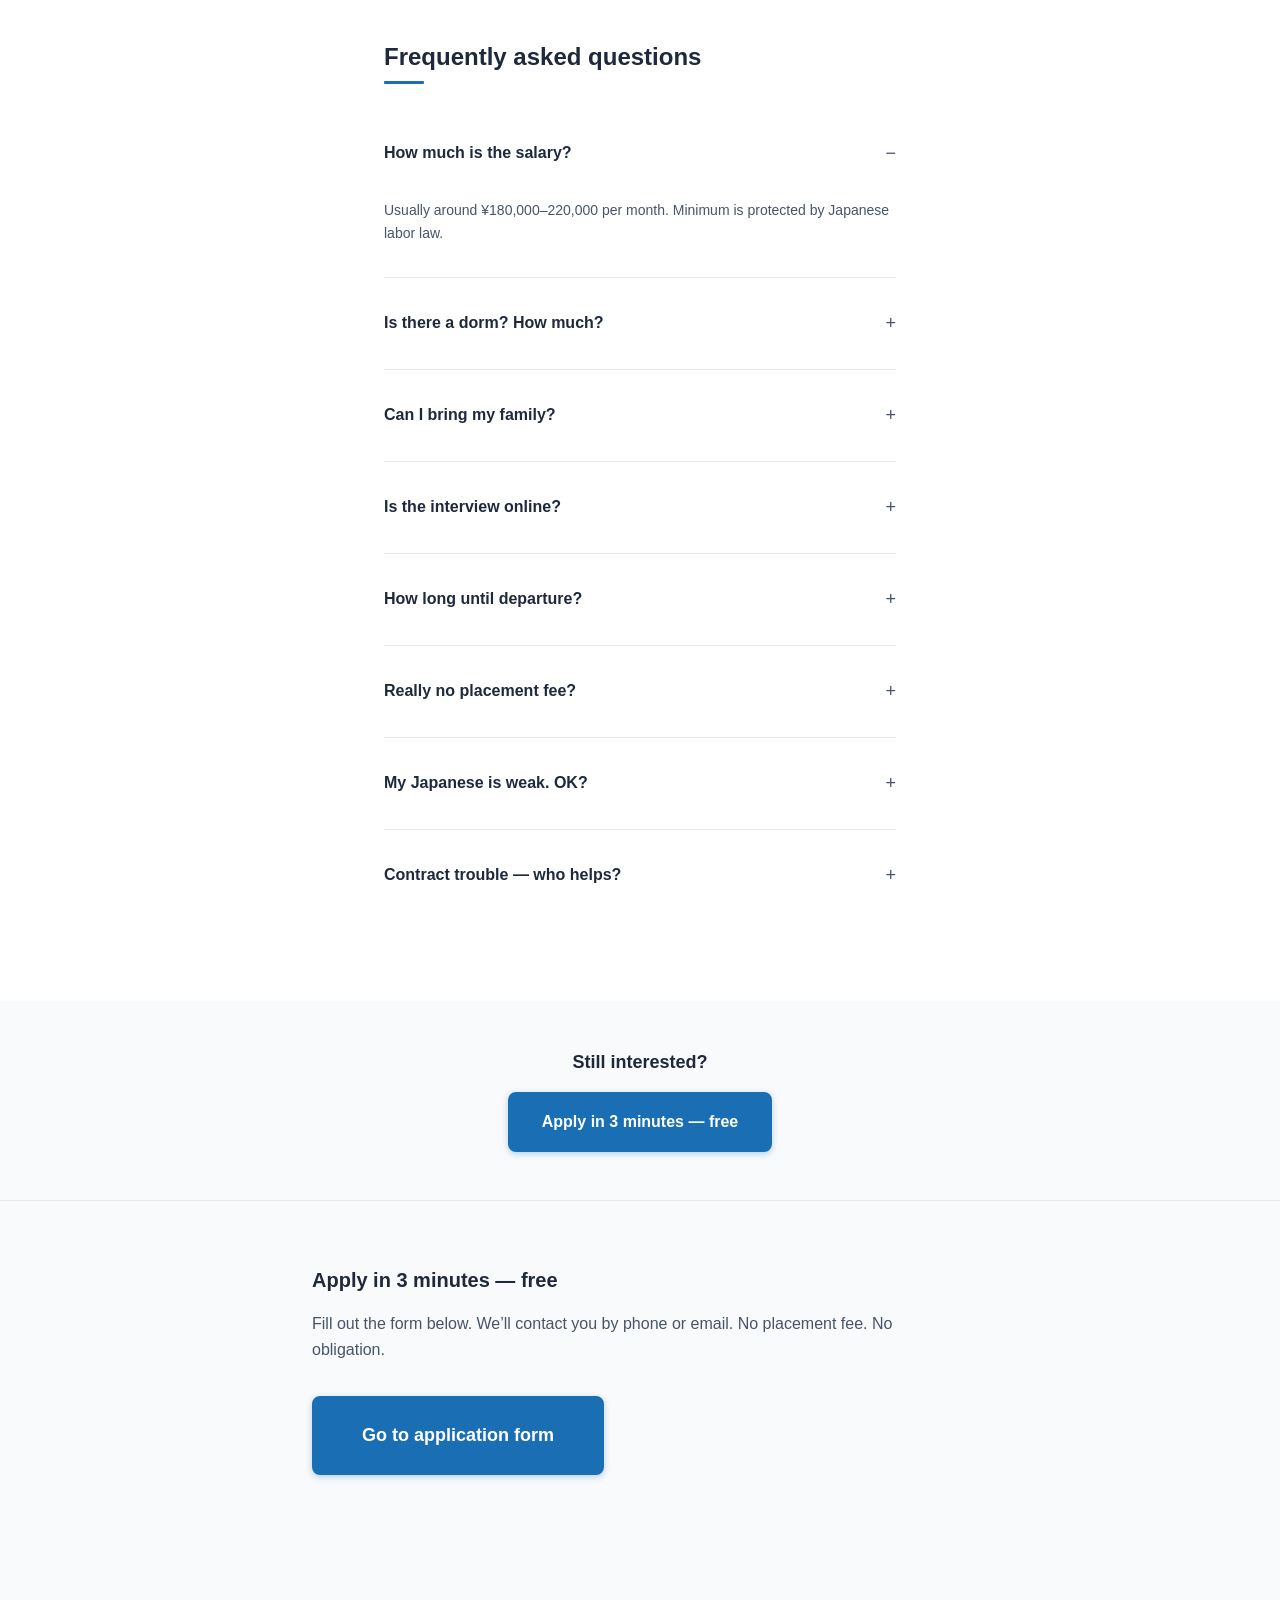
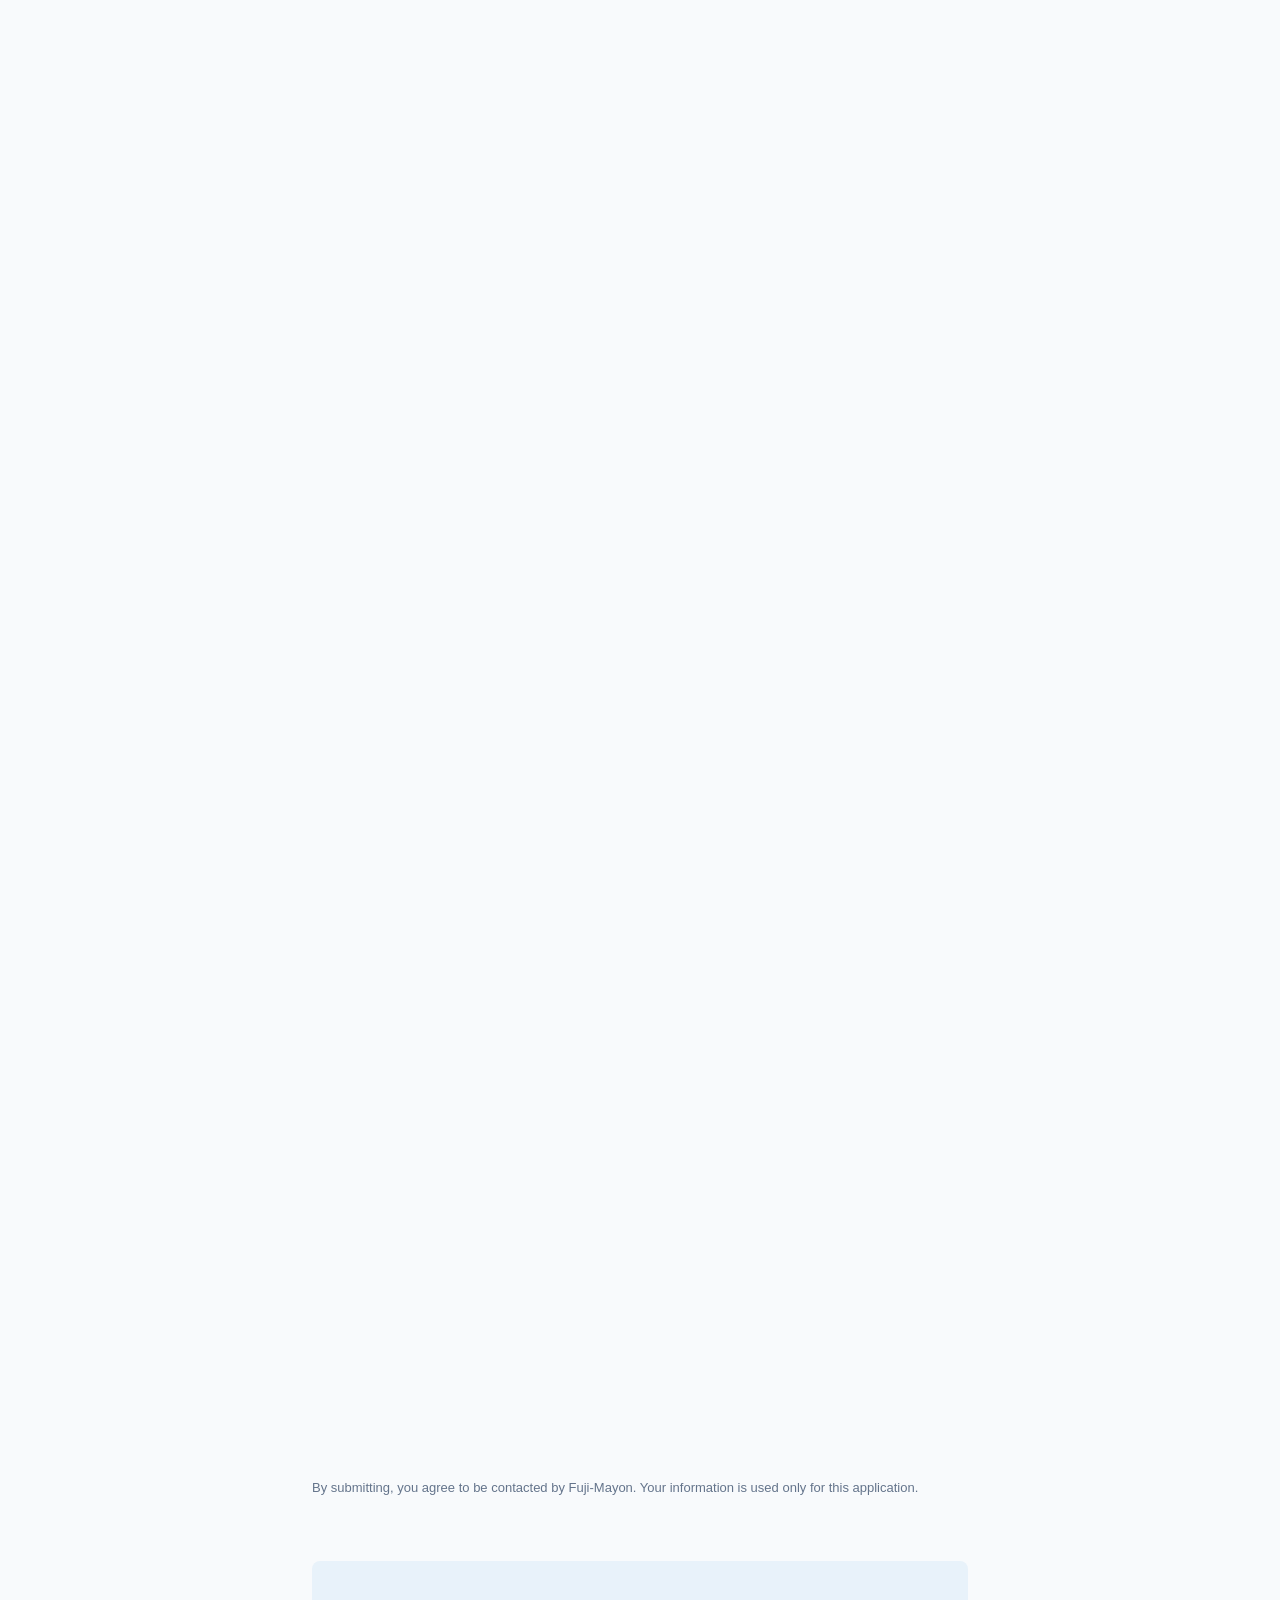
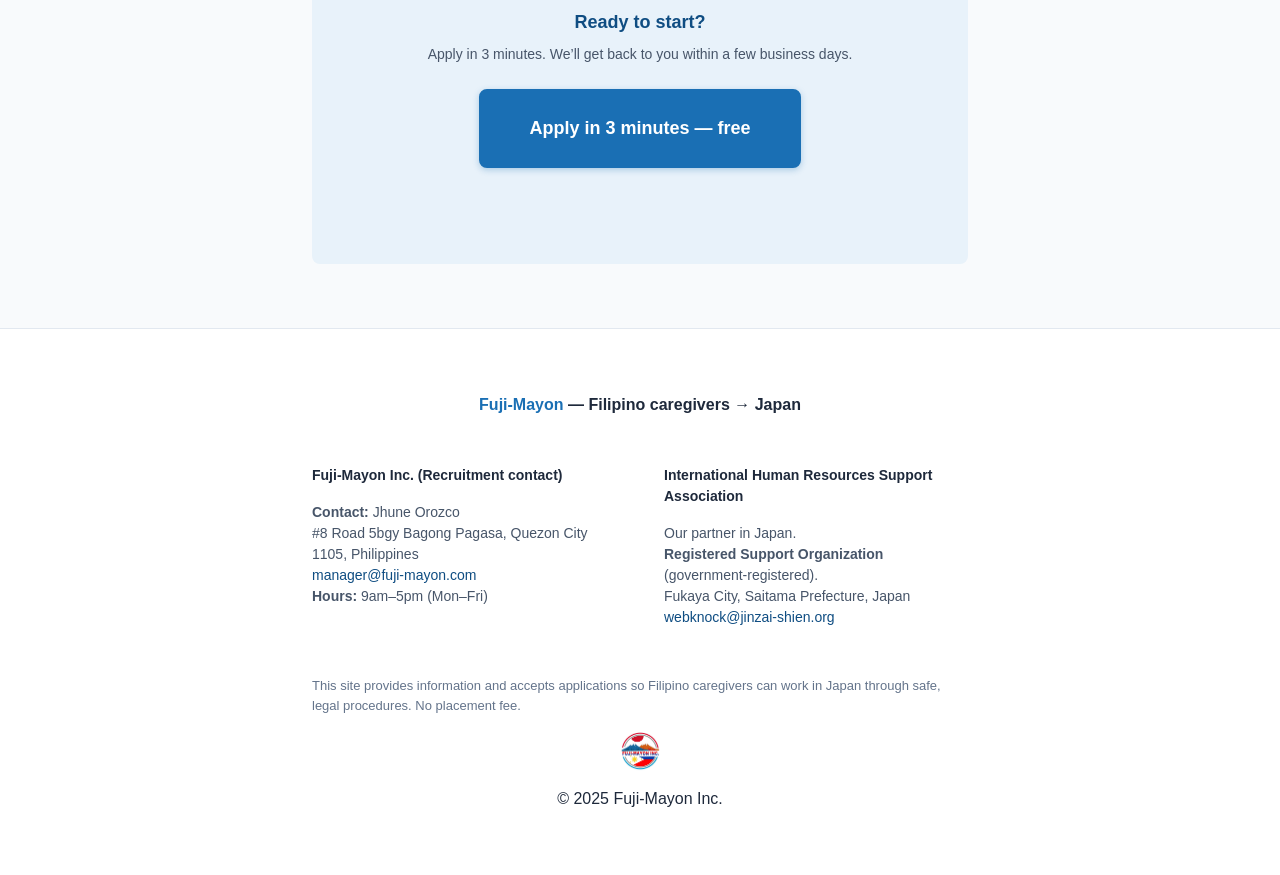
==== commit 5472e7d3: "Update hero section content and trust badges in ph.html, jp.html, and index.html for clarity and con" ====
--- a/index.html
+++ b/index.html
@@ -102,10 +102,10 @@
     <div class="container hero__content">
       <p class="hero__badge">For Filipino caregivers</p>
       <h1 id="hero-heading" class="hero__title">Work in Japan as a caregiver. Safe, legal,<br>no placement fee.</h1>
-      <p class="hero__lead">We partner with a Japanese government–registered support organization. From registration to life in Japan—we support you every step. No illegal fees. No hidden charges.</p>
+      <p class="hero__lead">Work in Japan with higher salary, legal visa support, and a safe living environment.</p>
       <div class="hero__actions">
-        <a href="#apply" class="btn btn--primary btn--lg">Apply in 3 minutes — free</a>
-        <a href="#eligibility-check" class="btn btn--secondary btn--lg">Check eligibility</a>
+        <a href="#eligibility-check" class="btn btn--primary btn--lg">Check if you qualify to work in Japan</a>
+        <a href="#apply" class="btn btn--secondary btn--lg">Start free registration</a>
       </div>
       <div class="hero-trust-row" role="list" aria-label="Trust highlights">
         <span class="hero-trust-row__item">✓ No placement fee</span>
@@ -121,10 +121,10 @@
   <section class="trust-badges section-bg-white" aria-label="Why trust us">
     <div class="container">
       <ul class="trust-badges__list" role="list">
-        <li><span class="trust-badges__icon" aria-hidden="true"><svg width="20" height="20" viewBox="0 0 24 24" fill="none" stroke="currentColor" stroke-width="2" stroke-linecap="round" stroke-linejoin="round"><path d="M12 22s8-4 8-10V5l-8-3-8 3v7c0 6 8 10 8 10z"/></svg></span> No placement fee</li>
-        <li><span class="trust-badges__icon" aria-hidden="true"><svg width="20" height="20" viewBox="0 0 24 24" fill="none" stroke="currentColor" stroke-width="2" stroke-linecap="round" stroke-linejoin="round"><path d="M14 2H6a2 2 0 0 0-2 2v16a2 2 0 0 0 2 2h12a2 2 0 0 0 2-2V8z"/><polyline points="14 2 14 8 20 8"/><line x1="16" y1="13" x2="8" y2="13"/><line x1="16" y1="17" x2="8" y2="17"/><polyline points="10 9 9 9 8 9"/></svg></span> Legal employment</li>
-        <li><span class="trust-badges__icon" aria-hidden="true"><svg width="20" height="20" viewBox="0 0 24 24" fill="none" stroke="currentColor" stroke-width="2" stroke-linecap="round" stroke-linejoin="round"><path d="M3 9l9-7 9 7v11a2 2 0 0 1-2 2H5a2 2 0 0 1-2-2z"/><polyline points="9 22 9 12 15 12 15 22"/></svg></span> Registered support org</li>
-        <li><span class="trust-badges__icon" aria-hidden="true"><svg width="20" height="20" viewBox="0 0 24 24" fill="none" stroke="currentColor" stroke-width="2" stroke-linecap="round" stroke-linejoin="round"><path d="M20.84 4.61a5.5 5.5 0 0 0-7.78 0L12 5.67l-1.06-1.06a5.5 5.5 0 0 0-7.78 7.78l1.06 1.06L12 21.23l7.78-7.78 1.06-1.06a5.5 5.5 0 0 0 0-7.78z"/></svg></span> Support in Japan</li>
+        <li><span class="trust-badges__icon" aria-hidden="true"><svg width="20" height="20" viewBox="0 0 24 24" fill="none" stroke="currentColor" stroke-width="2" stroke-linecap="round" stroke-linejoin="round"><path d="M12 22s8-4 8-10V5l-8-3-8 3v7c0 6 8 10 8 10z"/></svg></span> Registered Japanese support organization</li>
+        <li><span class="trust-badges__icon" aria-hidden="true"><svg width="20" height="20" viewBox="0 0 24 24" fill="none" stroke="currentColor" stroke-width="2" stroke-linecap="round" stroke-linejoin="round"><path d="M14 2H6a2 2 0 0 0-2 2v16a2 2 0 0 0 2 2h12a2 2 0 0 0 2-2V8z"/><polyline points="14 2 14 8 20 8"/><line x1="16" y1="13" x2="8" y2="13"/><line x1="16" y1="17" x2="8" y2="17"/><polyline points="10 9 9 9 8 9"/></svg></span> Legal visa process support</li>
+        <li><span class="trust-badges__icon" aria-hidden="true"><svg width="20" height="20" viewBox="0 0 24 24" fill="none" stroke="currentColor" stroke-width="2" stroke-linecap="round" stroke-linejoin="round"><path d="M3 9l9-7 9 7v11a2 2 0 0 1-2 2H5a2 2 0 0 1-2-2z"/><polyline points="9 22 9 12 15 12 15 22"/></svg></span> Housing assistance in Japan</li>
+        <li><span class="trust-badges__icon" aria-hidden="true"><svg width="20" height="20" viewBox="0 0 24 24" fill="none" stroke="currentColor" stroke-width="2" stroke-linecap="round" stroke-linejoin="round"><path d="M20.84 4.61a5.5 5.5 0 0 0-7.78 0L12 5.67l-1.06-1.06a5.5 5.5 0 0 0-7.78 7.78l1.06 1.06L12 21.23l7.78-7.78 1.06-1.06a5.5 5.5 0 0 0 0-7.78z"/></svg></span> Japanese language training support</li>
       </ul>
     </div>
   </section>
@@ -182,6 +182,7 @@
         <p class="salary-comparison__row"><strong>Typical caregiver salary in the Philippines</strong><br>₱15,000–20,000 / month</p>
         <p class="salary-comparison__row"><strong>Typical caregiver salary in Japan</strong><br>¥180,000–220,000 / month</p>
       </div>
+      <p class="section__note">Caregiver salaries in Japan are typically 2.5–4 times higher than in the Philippines.</p>
       <ul class="benefits-list" role="list">
         <li>Same legal protection as Japanese workers (hours, overtime, leave)</li>
         <li>Social and health insurance</li>
@@ -205,6 +206,19 @@
           <figcaption>Care facility environment — clean, organized, with clear roles and support.</figcaption>
         </figure>
       </div>
+    </div>
+  </section>
+
+  <!-- 3c. Basic Requirements -->
+  <section class="section section-bg-gray" aria-labelledby="basic-requirements-heading">
+    <div class="container">
+      <h2 id="basic-requirements-heading" class="section__title">Basic Requirements</h2>
+      <ul class="benefits-list" role="list">
+        <li>Caregiving experience preferred</li>
+        <li>Basic English communication</li>
+        <li>Willingness to study Japanese</li>
+        <li>Eligible for Japanese work visa</li>
+      </ul>
     </div>
   </section>
 
@@ -349,11 +363,13 @@
       <div class="photo-grid">
         <figure class="photo-grid__item">
           <img src="japan_01.png" alt="Daily life in Japan" width="600" height="400" loading="lazy">
-          <figcaption>Daily life and environment in Japan.</figcaption>
+          <figcaption>Daily life and safe living conditions<br>
+in Japan.</figcaption>
         </figure>
         <figure class="photo-grid__item">
           <img src="japan_02.png" alt="Life and work in Japan" width="600" height="400" loading="lazy">
-          <figcaption>Work, housing, and support from the Association.</figcaption>
+          <figcaption>Work, housing, and support from the<br>
+Association.</figcaption>
         </figure>
       </div>
       <p class="section__cta">
--- a/style.css
+++ b/style.css
@@ -624,6 +624,8 @@
   border-radius: var(--radius);
   overflow: hidden;
   border: 1px solid var(--color-border);
+  display: flex;
+  flex-direction: column;
 }
 
 .photo-grid__item img {
@@ -639,6 +641,7 @@
   font-size: var(--text-sm);
   color: var(--color-text-muted);
   background: var(--color-white);
+  min-height: 4.25em;
 }
 
 @media (min-width: 640px) {
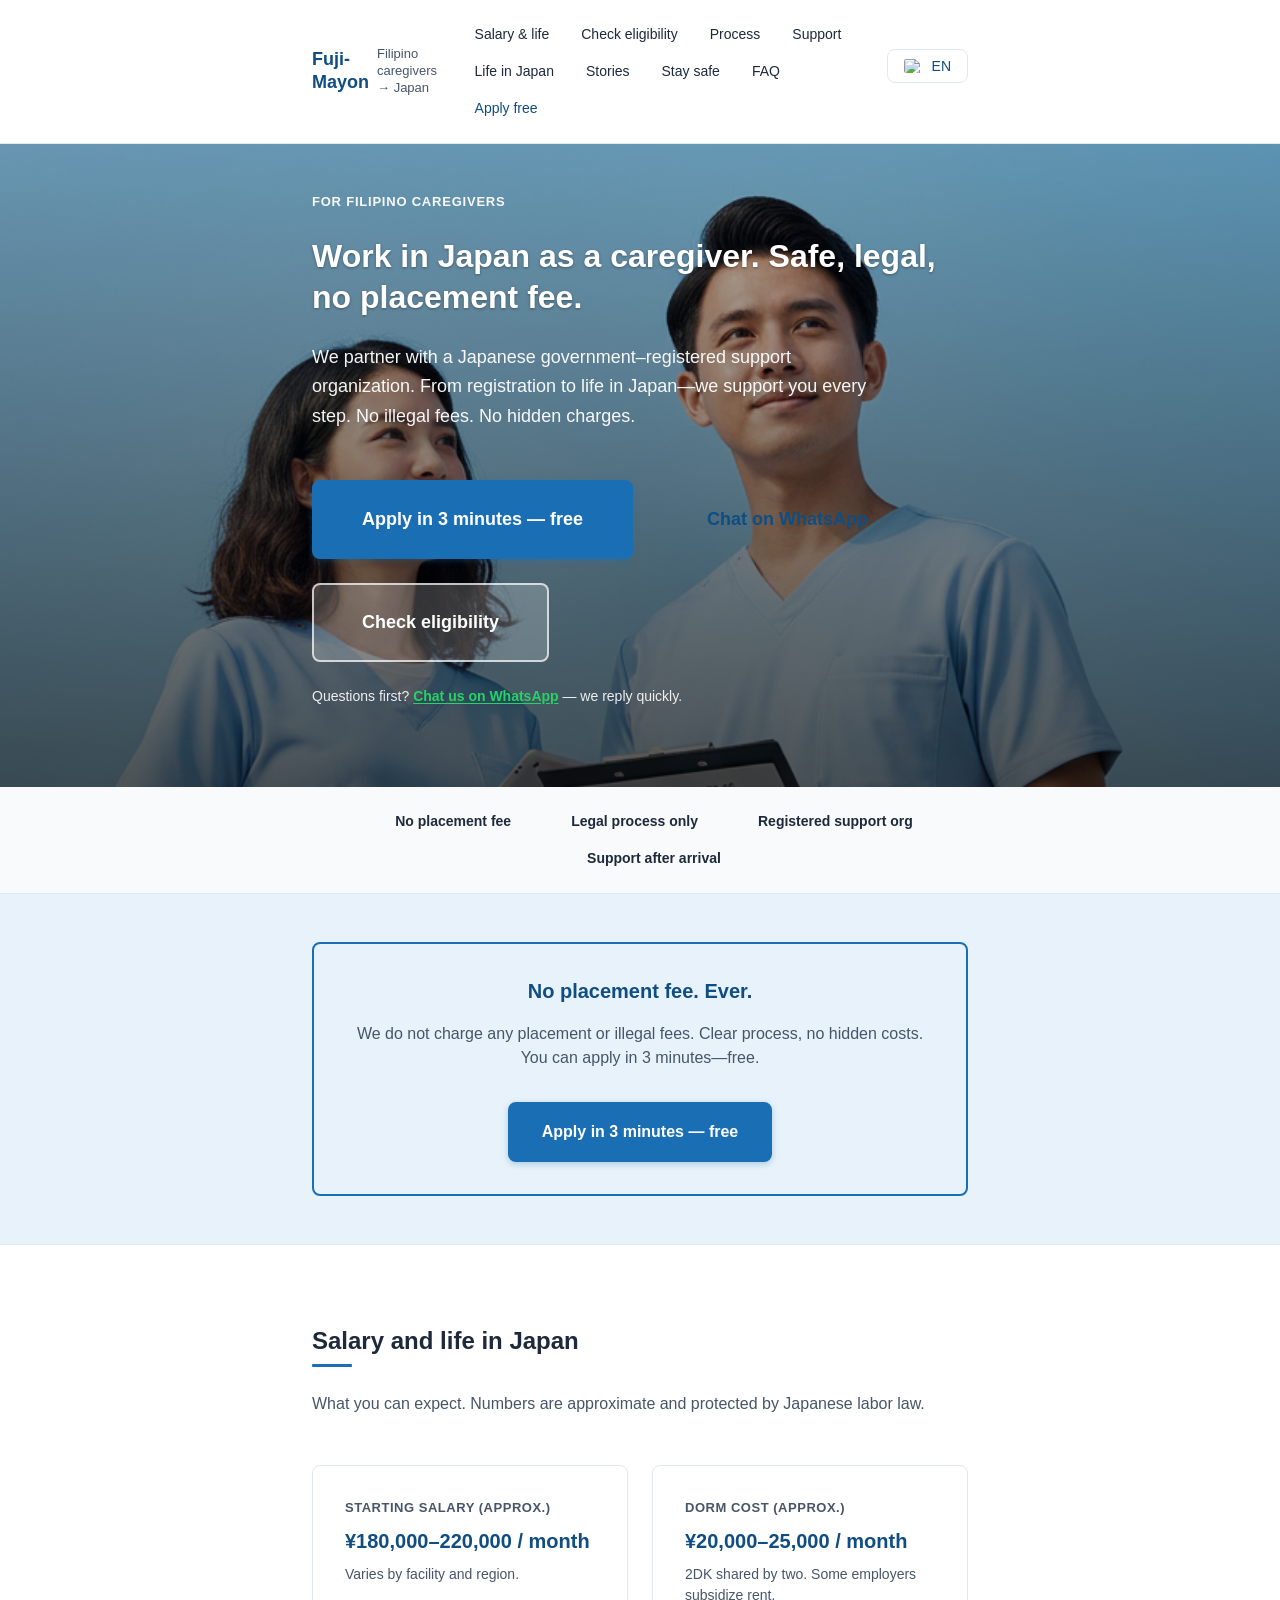
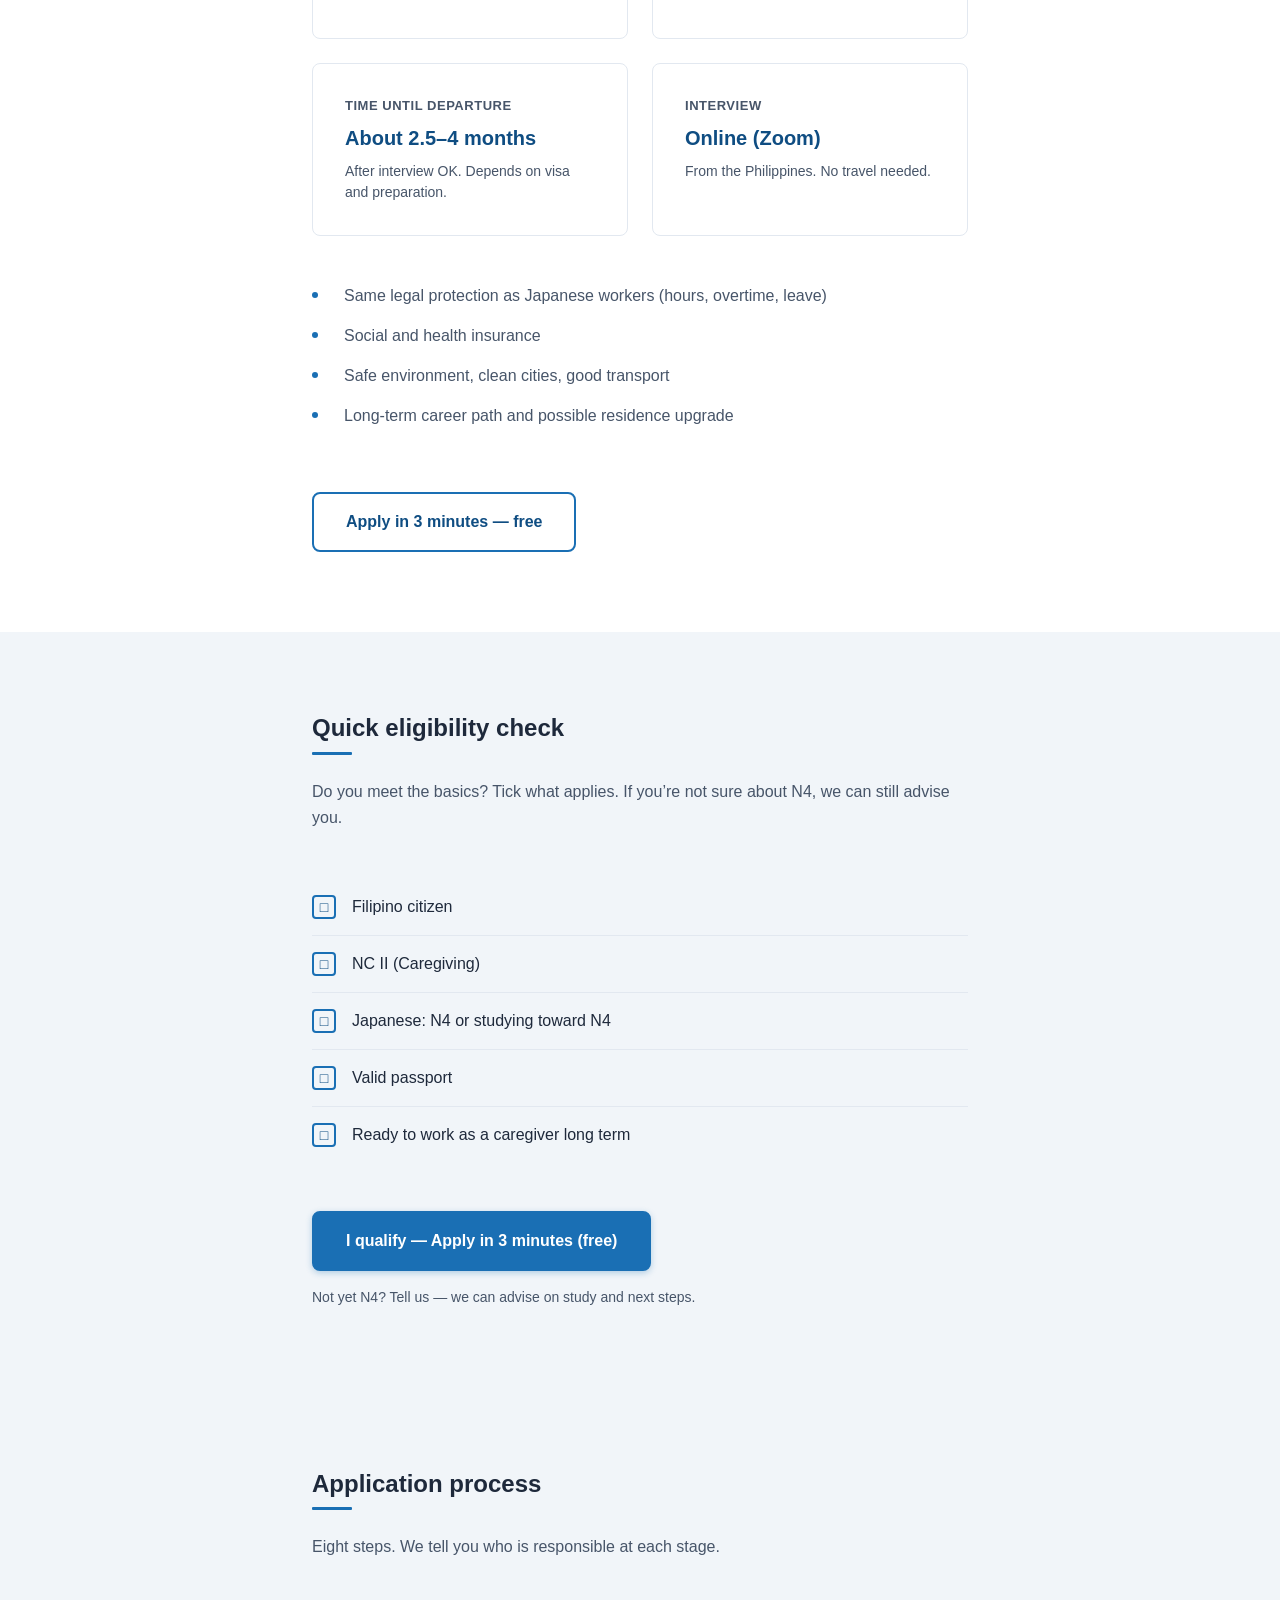
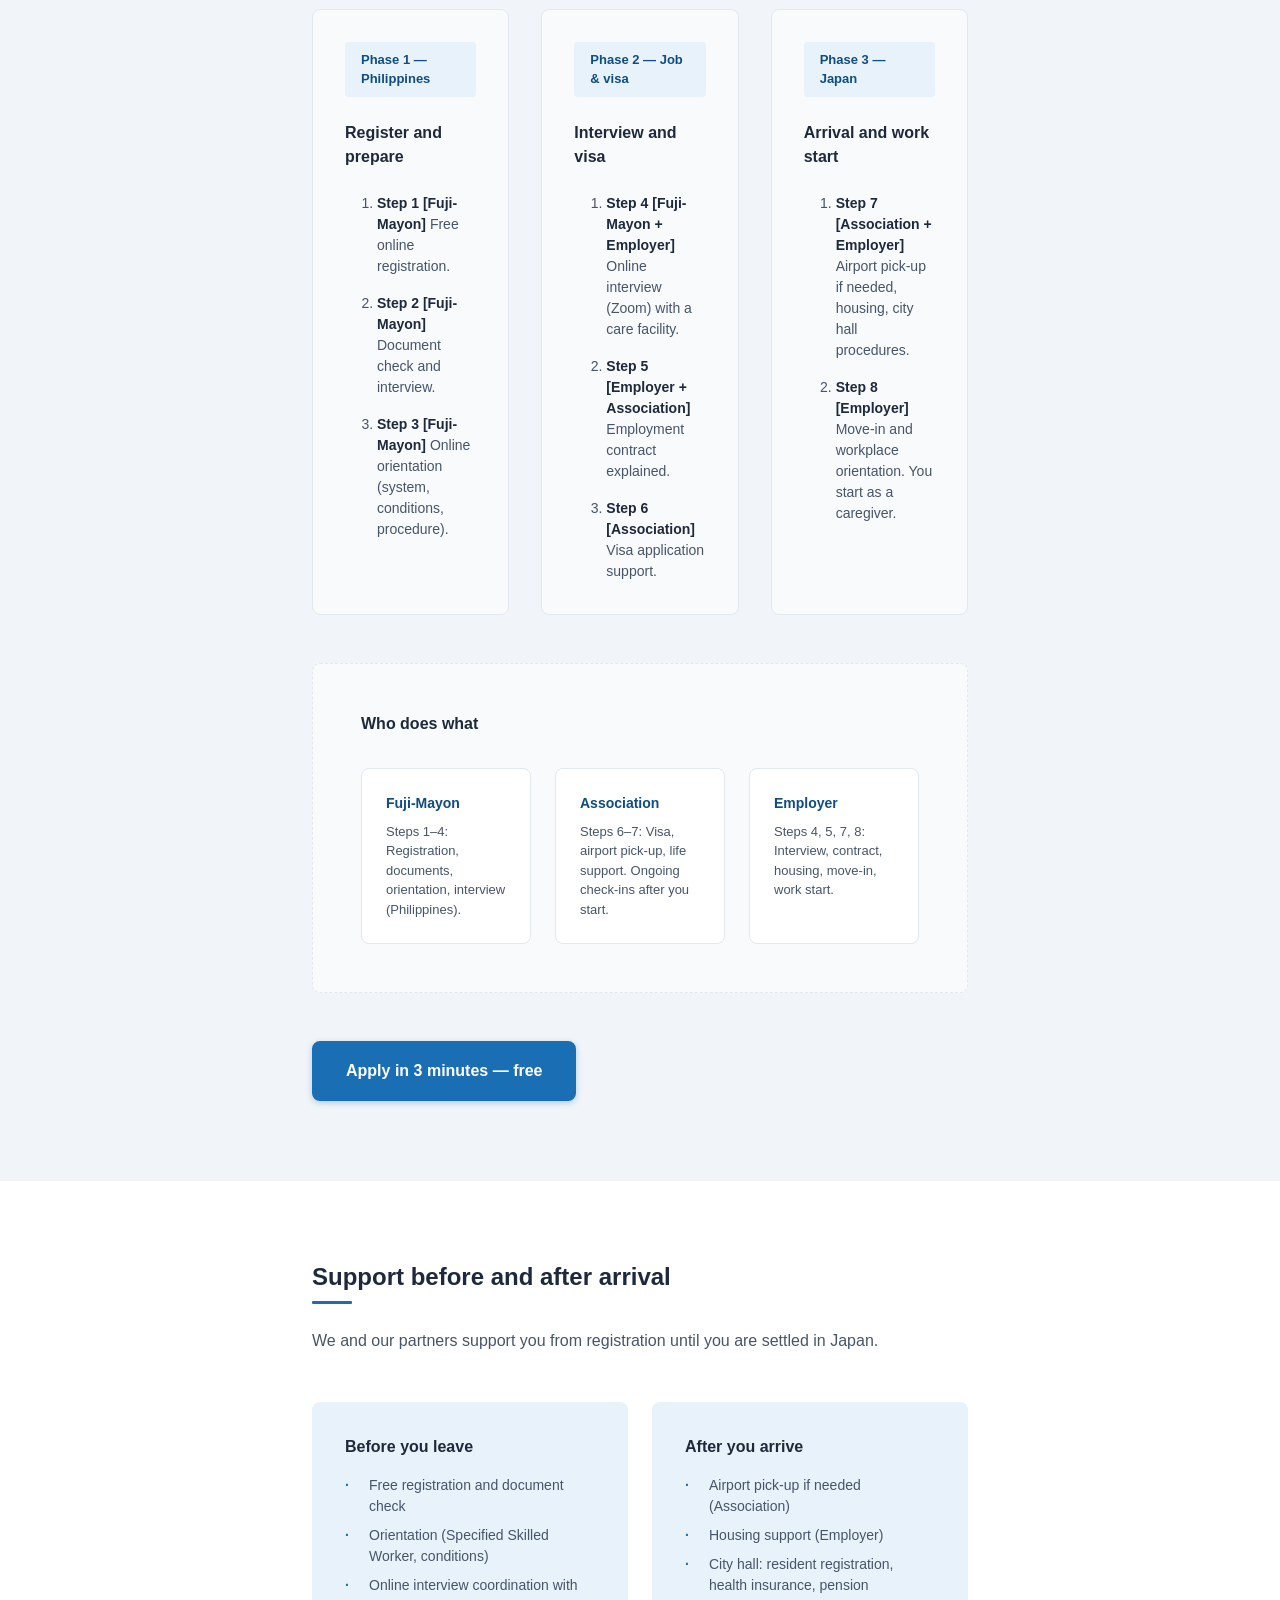
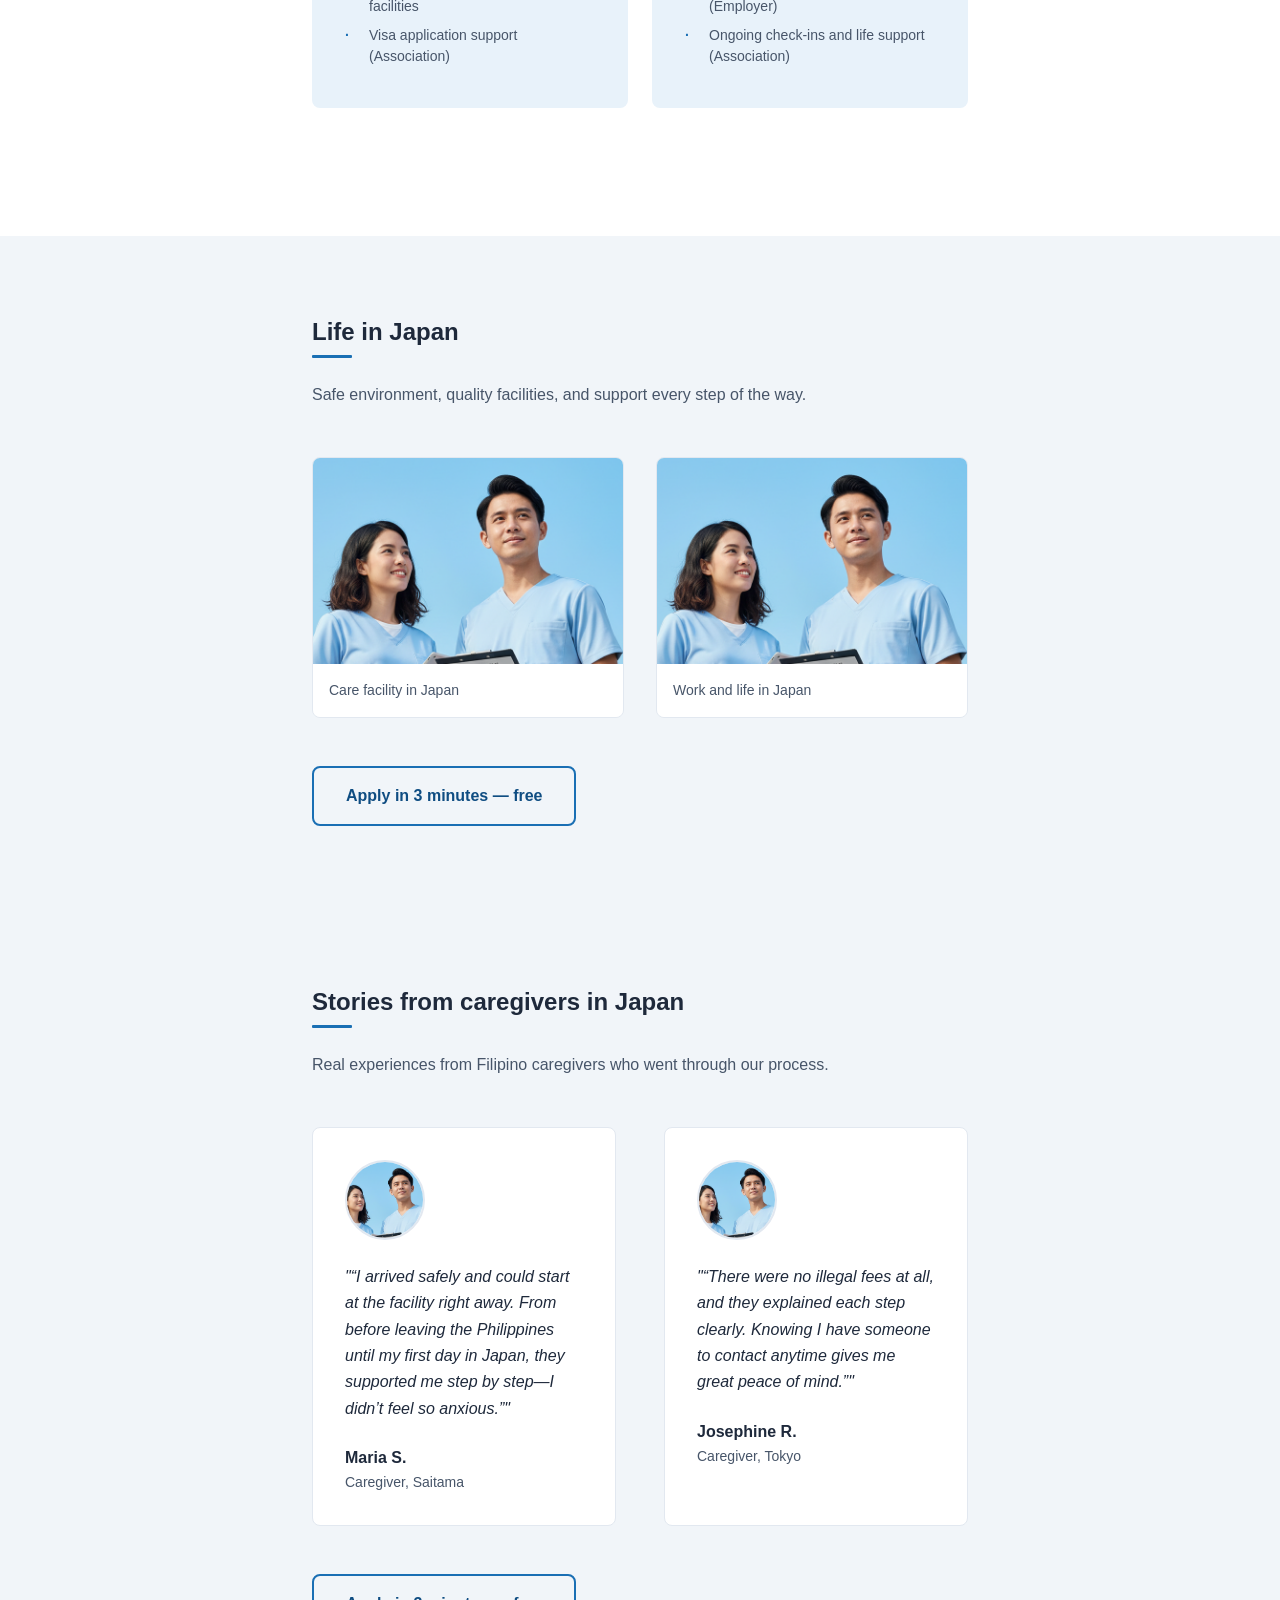
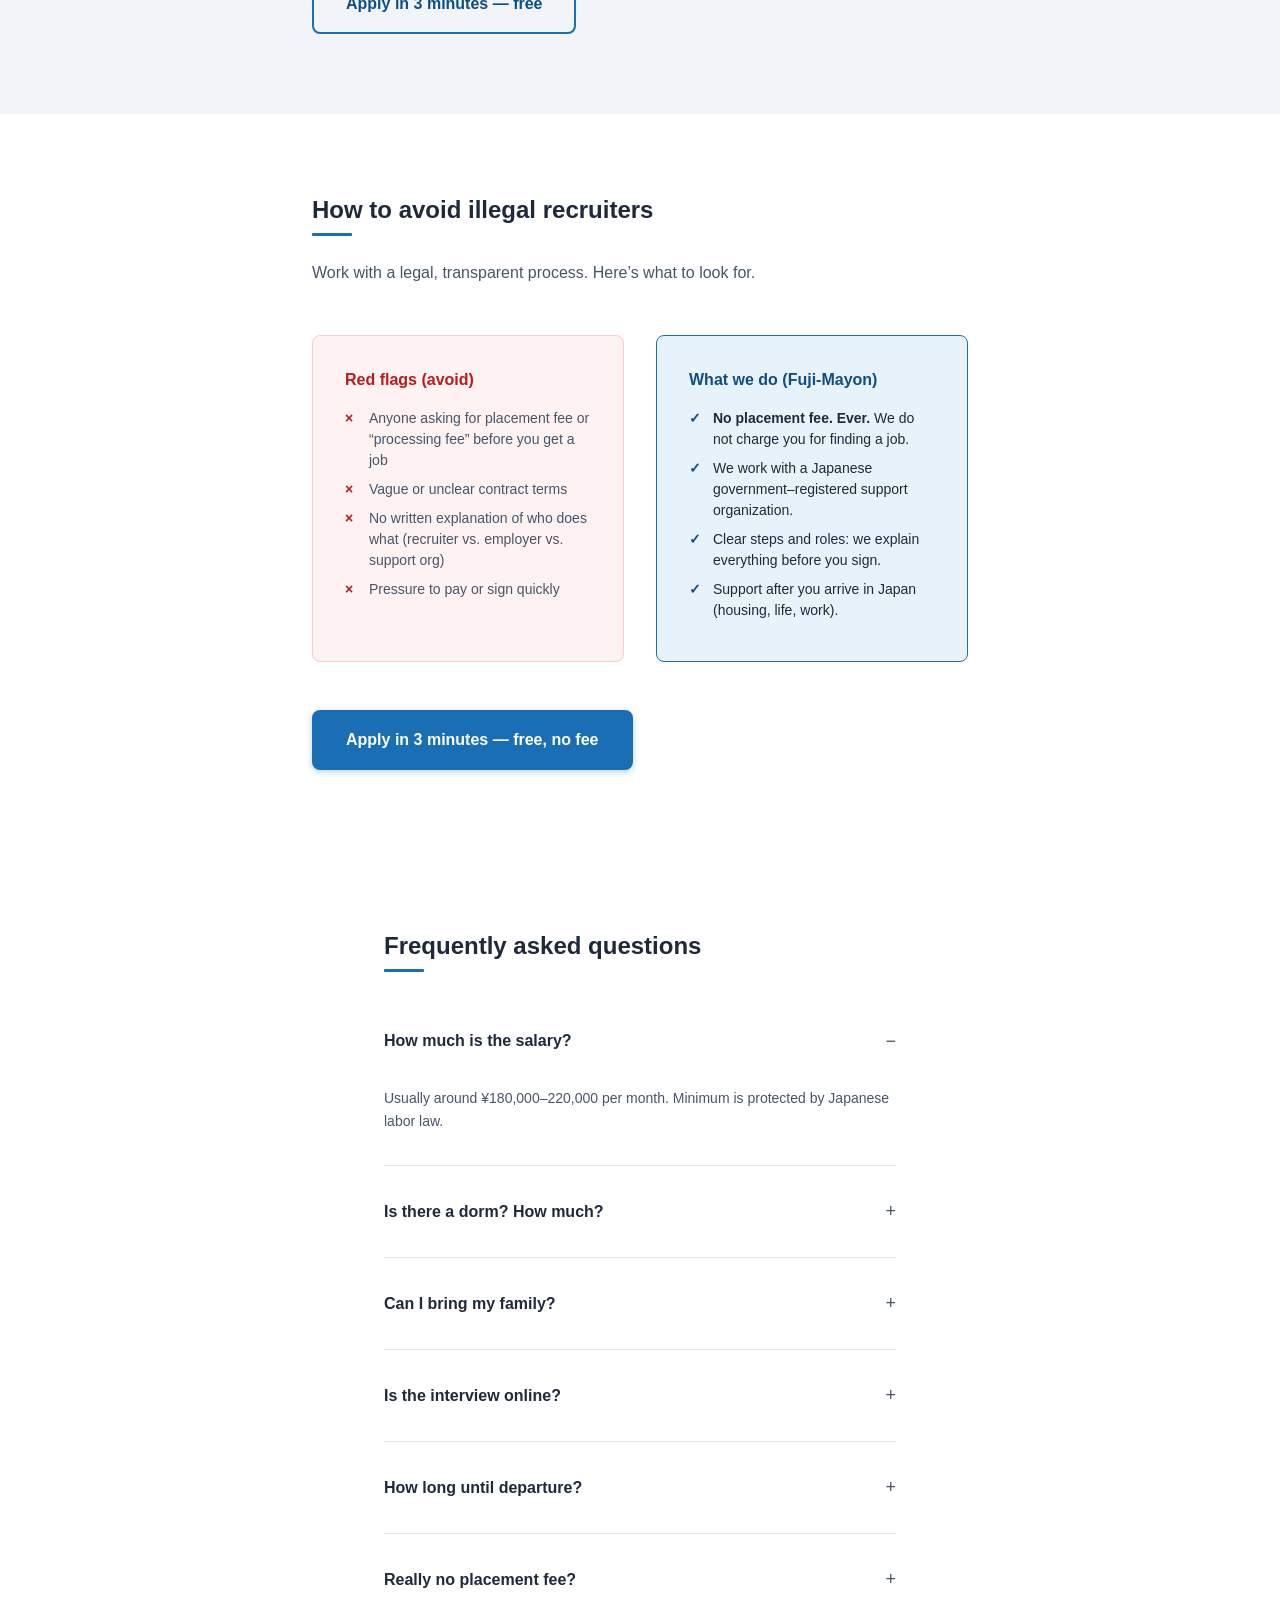
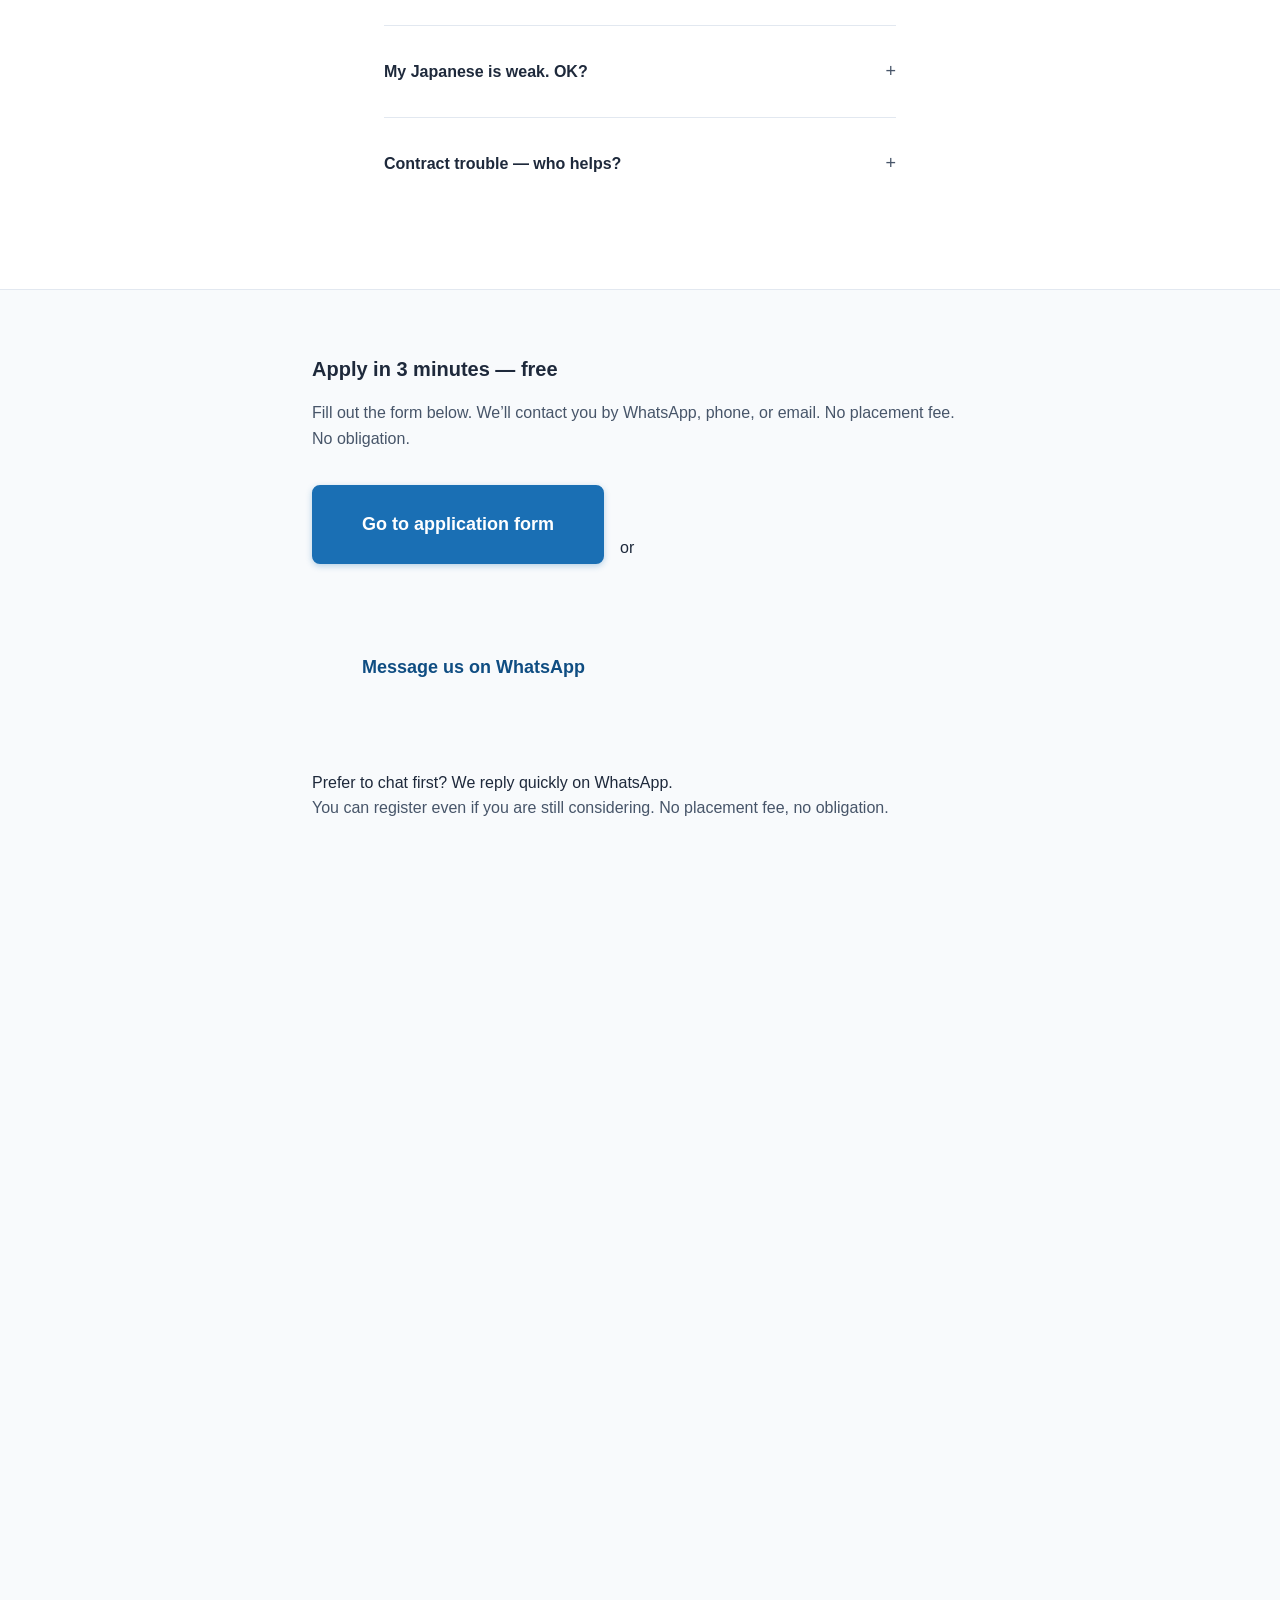
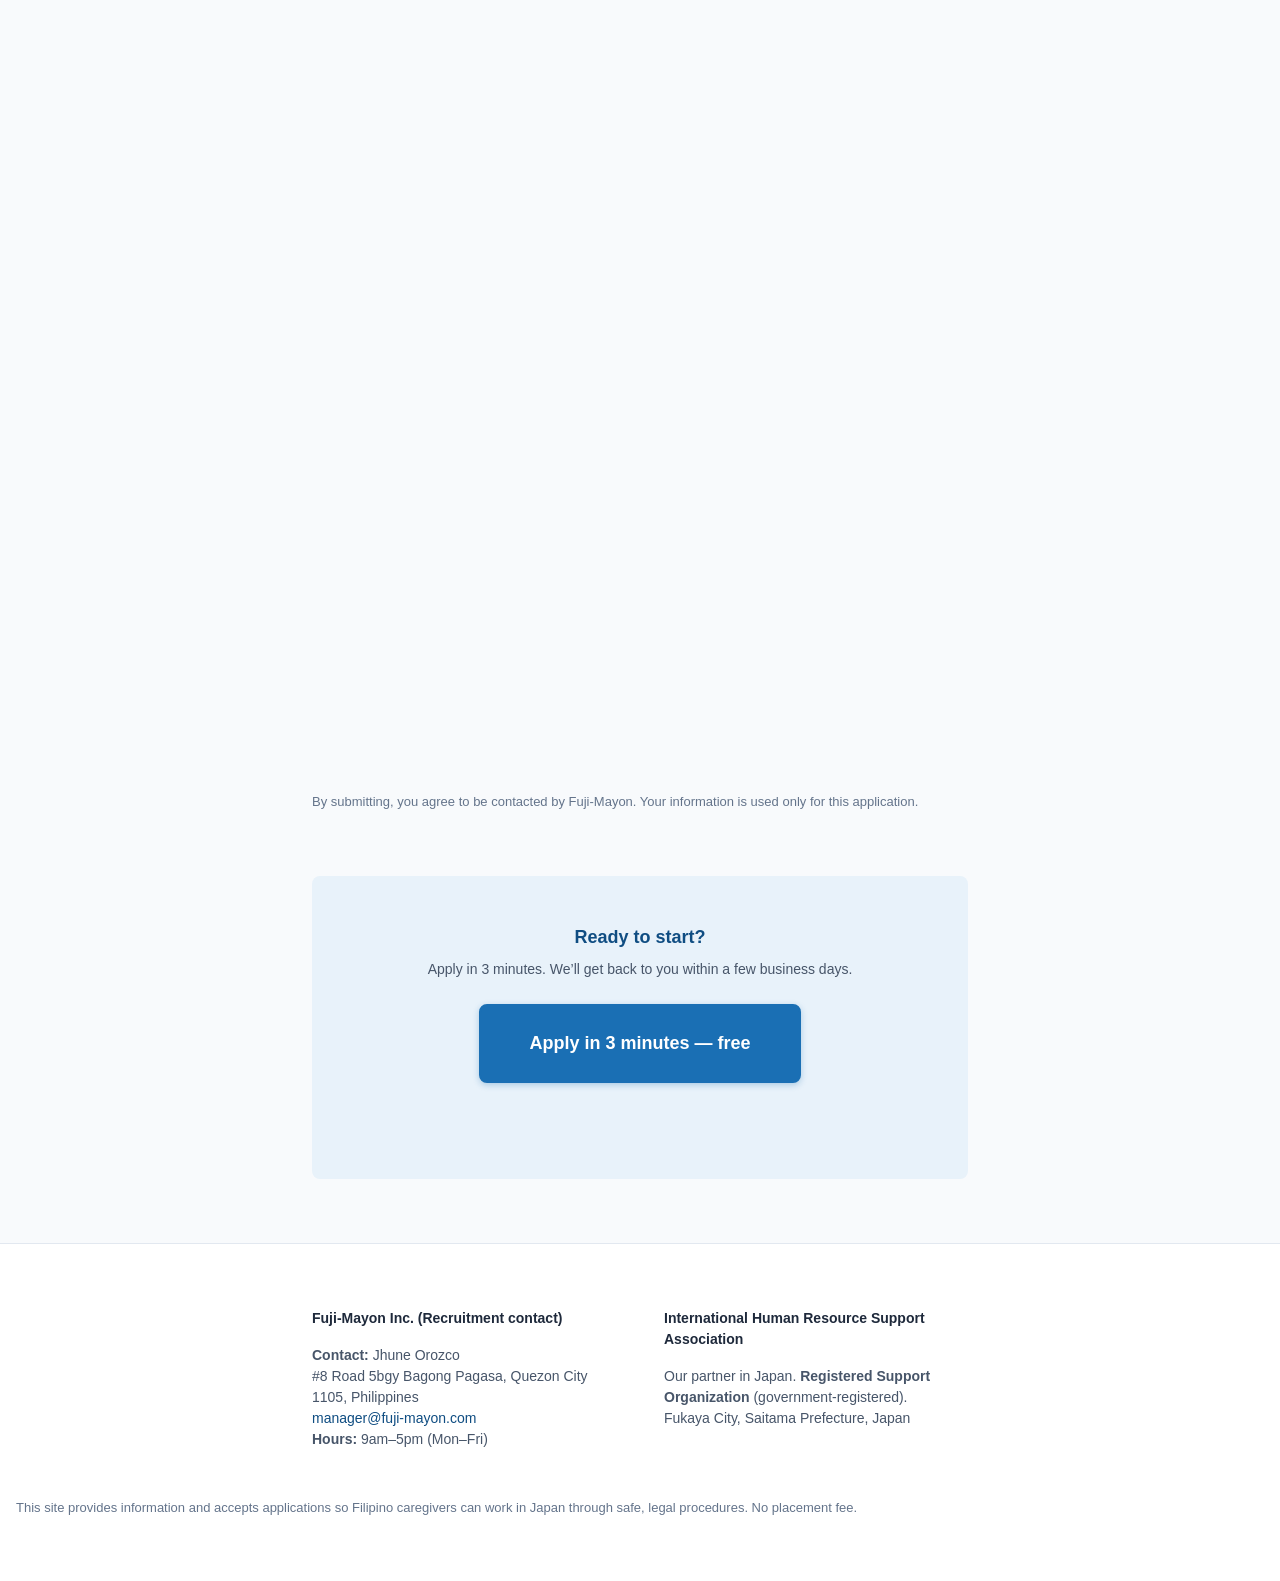
==== commit 2282df79: "Add lead paragraph to index.html for caregiver registration encouragement" ====
--- a/index.html
+++ b/index.html
@@ -5,6 +5,7 @@
   <meta name="viewport" content="width=device-width, initial-scale=1">
   <title>Work in Japan as a Caregiver | Safe, Legal, No Fee | Fuji-Mayon</title>
   <meta name="description" content="Fuji-Mayon helps Filipino caregivers work in Japan through a safe, legal process with a government-registered support organization. No placement fee. Free registration.">
+  <meta name="keywords" content="caregiver Japan, Filipino caregiver, work in Japan, Specified Skilled Worker, no placement fee, Fuji-Mayon, care worker Japan">
   <meta name="robots" content="index, follow">
   <link rel="canonical" href="https://fuji-mayon.com/">
   <!-- Open Graph -->
@@ -59,11 +60,8 @@
 <header class="header">
   <div class="container header__inner">
     <a href="#" class="logo">
-      <img src="Fuji-Mayon_mark.jpg" alt="" width="40" height="40" class="logo__mark" loading="eager">
-      <span class="logo__text">
-        <strong>Fuji-Mayon</strong>
-        <span>Filipino caregivers → Japan</span>
-      </span>
+      <strong>Fuji-Mayon</strong>
+      <span>Filipino caregivers → Japan</span>
     </a>
     <button type="button" class="nav-toggle" aria-label="Open menu" aria-expanded="false" aria-controls="main-nav">
       <span class="nav-toggle__bar"></span>
@@ -72,11 +70,15 @@
     </button>
     <nav id="main-nav" class="nav" aria-label="Main navigation">
       <ul class="nav__list" role="list">
-        <li><a href="#salary">Salary</a></li>
-        <li><a href="#process">Steps</a></li>
+        <li><a href="#salary">Salary &amp; life</a></li>
+        <li><a href="#eligibility-check">Check eligibility</a></li>
+        <li><a href="#process">Process</a></li>
+        <li><a href="#support">Support</a></li>
+        <li><a href="#life-in-japan">Life in Japan</a></li>
         <li><a href="#testimonials">Stories</a></li>
+        <li><a href="#anti-scam">Stay safe</a></li>
         <li><a href="#faq">FAQ</a></li>
-        <li><a href="#apply" class="nav__cta">Apply</a></li>
+        <li><a href="#apply" class="nav__cta">Apply free</a></li>
       </ul>
     </nav>
     <div class="lang">
@@ -84,7 +86,7 @@
         <img src="flag-en.png" alt="English" width="20" height="14" loading="lazy"> EN
       </button>
       <div class="lang__menu" role="menu">
-        <a href="index.html" role="menuitem" aria-current="page">English</a>
+        <a href="index.html" role="menuitem">English</a>
         <a href="ph.html" role="menuitem">Filipino</a>
         <a href="jp.html" role="menuitem">日本語</a>
       </div>
@@ -101,30 +103,26 @@
     <div class="hero__overlay"></div>
     <div class="container hero__content">
       <p class="hero__badge">For Filipino caregivers</p>
-      <h1 id="hero-heading" class="hero__title">Work in Japan as a caregiver. Safe, legal,<br>no placement fee.</h1>
-      <p class="hero__lead">Work in Japan with higher salary, legal visa support, and a safe living environment.</p>
+      <h1 id="hero-heading" class="hero__title">Work in Japan as a caregiver. Safe, legal, no placement fee.</h1>
+      <p class="hero__lead">We partner with a Japanese government–registered support organization. From registration to life in Japan—we support you every step. No illegal fees. No hidden charges.</p>
       <div class="hero__actions">
-        <a href="#eligibility-check" class="btn btn--primary btn--lg">Check if you qualify to work in Japan</a>
-        <a href="#apply" class="btn btn--secondary btn--lg">Start free registration</a>
-      </div>
-      <div class="hero-trust-row" role="list" aria-label="Trust highlights">
-        <span class="hero-trust-row__item">✓ No placement fee</span>
-        <span class="hero-trust-row__item">✓ Legal employment in Japan</span>
-        <span class="hero-trust-row__item">✓ Registered support organization</span>
-      </div>
-      <p class="hero__who">Fuji-Mayon supports Filipino caregivers who want to work legally in Japan, together with a registered support organization.</p>
-      <p class="hero__hint">Questions? Fill out the form below — we’ll get back to you within a few business days.</p>
+        <a href="#apply" class="btn btn--primary btn--lg">Apply in 3 minutes — free</a>
+        <!-- Replace 631234567890 with your WhatsApp business number (country code + number, no + or spaces) -->
+        <a href="https://wa.me/631234567890?text=Hi%2C%20I'm%20interested%20in%20working%20as%20a%20caregiver%20in%20Japan%20through%20Fuji-Mayon." class="btn btn--wa btn--lg" target="_blank" rel="noopener noreferrer" aria-label="Chat on WhatsApp — we reply quickly">Chat on WhatsApp</a>
+        <a href="#salary" class="btn btn--secondary btn--lg">Check eligibility</a>
+      </div>
+      <p class="hero__hint">Questions first? <a href="https://wa.me/631234567890?text=Hi%2C%20I'm%20interested%20in%20working%20as%20a%20caregiver%20in%20Japan%20through%20Fuji-Mayon." target="_blank" rel="noopener noreferrer">Chat us on WhatsApp</a> — we reply quickly.</p>
     </div>
   </section>
 
   <!-- 2. Trust -->
-  <section class="trust-badges section-bg-white" aria-label="Why trust us">
+  <section class="trust-badges" aria-label="Why trust us">
     <div class="container">
       <ul class="trust-badges__list" role="list">
-        <li><span class="trust-badges__icon" aria-hidden="true"><svg width="20" height="20" viewBox="0 0 24 24" fill="none" stroke="currentColor" stroke-width="2" stroke-linecap="round" stroke-linejoin="round"><path d="M12 22s8-4 8-10V5l-8-3-8 3v7c0 6 8 10 8 10z"/></svg></span> Registered Japanese support organization</li>
-        <li><span class="trust-badges__icon" aria-hidden="true"><svg width="20" height="20" viewBox="0 0 24 24" fill="none" stroke="currentColor" stroke-width="2" stroke-linecap="round" stroke-linejoin="round"><path d="M14 2H6a2 2 0 0 0-2 2v16a2 2 0 0 0 2 2h12a2 2 0 0 0 2-2V8z"/><polyline points="14 2 14 8 20 8"/><line x1="16" y1="13" x2="8" y2="13"/><line x1="16" y1="17" x2="8" y2="17"/><polyline points="10 9 9 9 8 9"/></svg></span> Legal visa process support</li>
-        <li><span class="trust-badges__icon" aria-hidden="true"><svg width="20" height="20" viewBox="0 0 24 24" fill="none" stroke="currentColor" stroke-width="2" stroke-linecap="round" stroke-linejoin="round"><path d="M3 9l9-7 9 7v11a2 2 0 0 1-2 2H5a2 2 0 0 1-2-2z"/><polyline points="9 22 9 12 15 12 15 22"/></svg></span> Housing assistance in Japan</li>
-        <li><span class="trust-badges__icon" aria-hidden="true"><svg width="20" height="20" viewBox="0 0 24 24" fill="none" stroke="currentColor" stroke-width="2" stroke-linecap="round" stroke-linejoin="round"><path d="M20.84 4.61a5.5 5.5 0 0 0-7.78 0L12 5.67l-1.06-1.06a5.5 5.5 0 0 0-7.78 7.78l1.06 1.06L12 21.23l7.78-7.78 1.06-1.06a5.5 5.5 0 0 0 0-7.78z"/></svg></span> Japanese language training support</li>
+        <li><span class="trust-badges__icon" aria-hidden="true"></span> No placement fee</li>
+        <li><span class="trust-badges__icon" aria-hidden="true"></span> Legal process only</li>
+        <li><span class="trust-badges__icon" aria-hidden="true"></span> Registered support org</li>
+        <li><span class="trust-badges__icon" aria-hidden="true"></span> Support after arrival</li>
       </ul>
     </div>
   </section>
@@ -141,48 +139,32 @@
   </section>
 
   <!-- 3. Salary -->
-  <section id="salary" class="section section-bg-gray" aria-labelledby="salary-heading">
+  <section id="salary" class="section" aria-labelledby="salary-heading">
     <div class="container">
       <h2 id="salary-heading" class="section__title">Salary and life in Japan</h2>
       <p class="section__lead">What you can expect. Numbers are approximate and protected by Japanese labor law.</p>
-      <figure class="salary-section__visual">
-        <img src="salary_section.png" alt="Salary and life in Japan — pay, housing, and take-home overview" width="720" height="400" loading="lazy">
-      </figure>
-      <div class="salary-infographic">
-        <div class="salary-infographic__item">
-          <span class="salary-infographic__icon" aria-hidden="true"><svg width="28" height="28" viewBox="0 0 24 24" fill="none" stroke="currentColor" stroke-width="1.8" stroke-linecap="round" stroke-linejoin="round"><line x1="12" y1="1" x2="12" y2="23"/><path d="M17 5H9.5a3.5 3.5 0 0 0 0 7h5a3.5 3.5 0 0 1 0 7H6.5"/></svg></span>
-          <div class="salary-infographic__content">
-            <p class="salary-infographic__label">Salary</p>
-            <p class="salary-infographic__value">¥180,000–220,000 <span class="salary-infographic__unit">/ month</span></p>
-            <p class="salary-infographic__note">Starting pay. Varies by facility and region.</p>
-          </div>
-        </div>
-        <div class="salary-infographic__item">
-          <span class="salary-infographic__icon" aria-hidden="true"><svg width="28" height="28" viewBox="0 0 24 24" fill="none" stroke="currentColor" stroke-width="1.8" stroke-linecap="round" stroke-linejoin="round"><path d="M3 9l9-7 9 7v11a2 2 0 0 1-2 2H5a2 2 0 0 1-2-2z"/><polyline points="9 22 9 12 15 12 15 22"/></svg></span>
-          <div class="salary-infographic__content">
-            <p class="salary-infographic__label">Housing cost</p>
-            <p class="salary-infographic__value">¥20,000–25,000 <span class="salary-infographic__unit">/ month</span></p>
-            <p class="salary-infographic__note">2DK shared by two. Some employers subsidize.</p>
-          </div>
-        </div>
-        <div class="salary-infographic__item">
-          <span class="salary-infographic__icon" aria-hidden="true"><svg width="28" height="28" viewBox="0 0 24 24" fill="none" stroke="currentColor" stroke-width="1.8" stroke-linecap="round" stroke-linejoin="round"><rect x="1" y="4" width="22" height="16" rx="2" ry="2"/><line x1="1" y1="10" x2="23" y2="10"/></svg></span>
-          <div class="salary-infographic__content">
-            <p class="salary-infographic__label">Estimated take-home</p>
-            <p class="salary-infographic__value">¥155,000–195,000 <span class="salary-infographic__unit">/ month</span></p>
-            <p class="salary-infographic__note">After housing. Before tax/insurance; actual may vary.</p>
-          </div>
-        </div>
-      </div>
-      <div class="salary-extra">
-        <p><strong>Time until departure:</strong> About 2.5–4 months after interview OK.</p>
-        <p><strong>Interview:</strong> Online (Zoom) from the Philippines.</p>
-      </div>
-      <div class="salary-comparison">
-        <p class="salary-comparison__row"><strong>Typical caregiver salary in the Philippines</strong><br>₱15,000–20,000 / month</p>
-        <p class="salary-comparison__row"><strong>Typical caregiver salary in Japan</strong><br>¥180,000–220,000 / month</p>
-      </div>
-      <p class="section__note">Caregiver salaries in Japan are typically 2.5–4 times higher than in the Philippines.</p>
+      <div class="cards cards--2">
+        <article class="card">
+          <p class="card__label">Starting salary (approx.)</p>
+          <p class="card__value">¥180,000–220,000 / month</p>
+          <p class="card__note">Varies by facility and region.</p>
+        </article>
+        <article class="card">
+          <p class="card__label">Dorm cost (approx.)</p>
+          <p class="card__value">¥20,000–25,000 / month</p>
+          <p class="card__note">2DK shared by two. Some employers subsidize rent.</p>
+        </article>
+        <article class="card">
+          <p class="card__label">Time until departure</p>
+          <p class="card__value">About 2.5–4 months</p>
+          <p class="card__note">After interview OK. Depends on visa and preparation.</p>
+        </article>
+        <article class="card">
+          <p class="card__label">Interview</p>
+          <p class="card__value">Online (Zoom)</p>
+          <p class="card__note">From the Philippines. No travel needed.</p>
+        </article>
+      </div>
       <ul class="benefits-list" role="list">
         <li>Same legal protection as Japanese workers (hours, overtime, leave)</li>
         <li>Social and health insurance</li>
@@ -195,41 +177,11 @@
     </div>
   </section>
 
-  <!-- 3b. Workplace (photo) -->
-  <section id="workplace" class="section section-bg-white photo-section" aria-labelledby="workplace-heading">
-    <div class="container">
-      <h2 id="workplace-heading" class="section__title">Workplace</h2>
-      <p class="section__lead">A real Japanese care facility where our caregivers work.</p>
-      <div class="photo-grid photo-grid--single">
-        <figure class="photo-grid__item">
-          <img src="office_01.png" alt="Japanese care facility interior" width="800" height="533" loading="lazy">
-          <figcaption>Care facility environment — clean, organized, with clear roles and support.</figcaption>
-        </figure>
-      </div>
-    </div>
-  </section>
-
-  <!-- 3c. Basic Requirements -->
-  <section class="section section-bg-gray" aria-labelledby="basic-requirements-heading">
-    <div class="container">
-      <h2 id="basic-requirements-heading" class="section__title">Basic Requirements</h2>
-      <ul class="benefits-list" role="list">
-        <li>Caregiving experience preferred</li>
-        <li>Basic English communication</li>
-        <li>Willingness to study Japanese</li>
-        <li>Eligible for Japanese work visa</li>
-      </ul>
-    </div>
-  </section>
-
   <!-- 4. Eligibility check -->
   <section id="eligibility-check" class="section section--alt" aria-labelledby="eligibility-check-heading">
     <div class="container">
       <h2 id="eligibility-check-heading" class="section__title">Quick eligibility check</h2>
       <p class="section__lead">Do you meet the basics? Tick what applies. If you’re not sure about N4, we can still advise you.</p>
-      <figure class="eligibility-section__visual">
-        <img src="eligibility_section.png" alt="Quick eligibility check — requirements for caregiver applicants" width="640" height="360" loading="lazy">
-      </figure>
       <ul class="eligibility-checklist" role="list">
         <li><span class="eligibility-checklist__box" aria-hidden="true">□</span> Filipino citizen</li>
         <li><span class="eligibility-checklist__box" aria-hidden="true">□</span> NC II (Caregiving)</li>
@@ -245,20 +197,13 @@
   </section>
 
   <!-- 5. Application process -->
-  <section id="process" class="section section-bg-blue" aria-labelledby="process-heading">
+  <section id="process" class="section section--alt" aria-labelledby="process-heading">
     <div class="container">
       <h2 id="process-heading" class="section__title">Application process</h2>
       <p class="section__lead">Eight steps. We tell you who is responsible at each stage.</p>
-      <figure class="process-section__visual">
-        <img src="process_section.png" alt="Application process — eight steps from registration to work start in Japan" width="720" height="400" loading="lazy">
-      </figure>
-      <div class="process-applicant-note" role="note">
-        <p><strong>Your part:</strong> register, submit documents, attend the online interview, and continue Japanese study as needed.</p>
-      </div>
       <div class="phases">
         <div class="phase">
           <span class="phase__tag">Phase 1 — Philippines</span>
-          <span class="phase__icon" aria-hidden="true"><svg width="32" height="32" viewBox="0 0 24 24" fill="none" stroke="currentColor" stroke-width="1.8" stroke-linecap="round" stroke-linejoin="round"><path d="M14 2H6a2 2 0 0 0-2 2v16a2 2 0 0 0 2 2h12a2 2 0 0 0 2-2V8z"/><polyline points="14 2 14 8 20 8"/><line x1="16" y1="13" x2="8" y2="13"/><line x1="16" y1="17" x2="8" y2="17"/><line x1="10" y1="9" x2="8" y2="9"/></svg></span>
           <h3 class="phase__title">Register and prepare</h3>
           <ol class="phase__steps">
             <li><strong>Step 1 [Fuji-Mayon]</strong> Free online registration.</li>
@@ -268,7 +213,6 @@
         </div>
         <div class="phase">
           <span class="phase__tag">Phase 2 — Job &amp; visa</span>
-          <span class="phase__icon" aria-hidden="true"><svg width="32" height="32" viewBox="0 0 24 24" fill="none" stroke="currentColor" stroke-width="1.8" stroke-linecap="round" stroke-linejoin="round"><path d="M17 21v-2a4 4 0 0 0-4-4H5a4 4 0 0 0-4 4v2"/><circle cx="9" cy="7" r="4"/><path d="M23 21v-2a4 4 0 0 0-3-3.87"/><path d="M16 3.13a4 4 0 0 1 0 7.75"/></svg></span>
           <h3 class="phase__title">Interview and visa</h3>
           <ol class="phase__steps">
             <li><strong>Step 4 [Fuji-Mayon + Employer]</strong> Online interview (Zoom) with a care facility.</li>
@@ -278,7 +222,6 @@
         </div>
         <div class="phase">
           <span class="phase__tag">Phase 3 — Japan</span>
-          <span class="phase__icon" aria-hidden="true"><svg width="32" height="32" viewBox="0 0 24 24" fill="none" stroke="currentColor" stroke-width="1.8" stroke-linecap="round" stroke-linejoin="round"><rect x="2" y="7" width="20" height="14" rx="2" ry="2"/><path d="M16 21V5a2 2 0 0 0-2-2h-4a2 2 0 0 0-2 2v16"/></svg></span>
           <h3 class="phase__title">Arrival and work start</h3>
           <ol class="phase__steps">
             <li><strong>Step 7 [Association + Employer]</strong> Airport pick-up if needed, housing, city hall procedures.</li>
@@ -310,7 +253,7 @@
   </section>
 
   <!-- 6. Support before/after arrival -->
-  <section id="support" class="section section-bg-gray" aria-labelledby="support-heading">
+  <section id="support" class="section" aria-labelledby="support-heading">
     <div class="container">
       <h2 id="support-heading" class="section__title">Support before and after arrival</h2>
       <p class="section__lead">We and our partners support you from registration until you are settled in Japan.</p>
@@ -337,39 +280,19 @@
     </div>
   </section>
 
-  <!-- 6b. Accommodation (photo) -->
-  <section id="accommodation" class="section section-bg-white photo-section" aria-labelledby="accommodation-heading">
-    <div class="container">
-      <h2 id="accommodation-heading" class="section__title">Accommodation</h2>
-      <p class="section__lead">Where caregivers live in Japan.</p>
-      <div class="photo-grid">
-        <figure class="photo-grid__item">
-          <img src="room_01.png" alt="Caregiver accommodation in Japan" width="600" height="400" loading="lazy">
-          <figcaption>Typical caregiver housing — safe, clean, with support from the employer.</figcaption>
-        </figure>
-        <figure class="photo-grid__item">
-          <img src="room_02.png" alt="Caregiver room or shared space in Japan" width="600" height="400" loading="lazy">
-          <figcaption>Living space — often 2DK shared by two, with good access to transport.</figcaption>
-        </figure>
-      </div>
-    </div>
-  </section>
-
-  <!-- 7. Life in Japan -->
-  <section id="life-in-japan" class="section section-bg-gray life-japan" aria-labelledby="life-in-japan-heading">
+  <!-- 7. Life in Japan photos -->
+  <section id="life-in-japan" class="section section--alt life-japan" aria-labelledby="life-in-japan-heading">
     <div class="container">
       <h2 id="life-in-japan-heading" class="section__title">Life in Japan</h2>
       <p class="section__lead">Safe environment, quality facilities, and support every step of the way.</p>
-      <div class="photo-grid">
-        <figure class="photo-grid__item">
-          <img src="japan_01.png" alt="Daily life in Japan" width="600" height="400" loading="lazy">
-          <figcaption>Daily life and safe living conditions<br>
-in Japan.</figcaption>
+      <div class="life-japan__grid">
+        <figure class="life-japan__item">
+          <img src="Top_image2.png" alt="Care facility and caregivers in Japan" width="600" height="400" loading="lazy">
+          <figcaption>Care facility in Japan</figcaption>
         </figure>
-        <figure class="photo-grid__item">
-          <img src="japan_02.png" alt="Life and work in Japan" width="600" height="400" loading="lazy">
-          <figcaption>Work, housing, and support from the<br>
-Association.</figcaption>
+        <figure class="life-japan__item">
+          <img src="Top_image2.png" alt="Work and life as a caregiver in Japan" width="600" height="400" loading="lazy">
+          <figcaption>Work and life in Japan</figcaption>
         </figure>
       </div>
       <p class="section__cta">
@@ -379,30 +302,27 @@
   </section>
 
   <!-- 8. Testimonials -->
-  <section id="testimonials" class="section section-bg-white testimonials" aria-labelledby="testimonials-heading">
+  <section id="testimonials" class="section section--alt testimonials" aria-labelledby="testimonials-heading">
     <div class="container">
       <h2 id="testimonials-heading" class="section__title">Stories from caregivers in Japan</h2>
       <p class="section__lead">Real experiences from Filipino caregivers who went through our process.</p>
-      <p class="testimonials__intro">The people below are real caregivers now working in Japan through this process.</p>
-      <div class="testimonials__videos" aria-label="Portrait caregiver videos">
-        <figure class="testimonials__video-card">
-          <video class="testimonials__video" src="anna.mp4" controls preload="metadata" playsinline aria-label="Anna, caregiver in Japan">
-            Your browser does not support the video tag.
-          </video>
-          <figcaption class="testimonials__video-caption">Anna — Caregiver in Akita from 2023</figcaption>
-        </figure>
-        <figure class="testimonials__video-card">
-          <video class="testimonials__video" src="maly.mp4" controls preload="metadata" playsinline aria-label="Marie, caregiver in Japan">
-            Your browser does not support the video tag.
-          </video>
-          <figcaption class="testimonials__video-caption">Marie — Caregiver in Tokyo from 2024</figcaption>
-        </figure>
-        <figure class="testimonials__video-card">
-          <video class="testimonials__video" src="panas.mp4" controls preload="metadata" playsinline aria-label="Criselin, caregiver in Japan">
-            Your browser does not support the video tag.
-          </video>
-          <figcaption class="testimonials__video-caption">Criselin — Caregiver in Saitama from 2024</figcaption>
-        </figure>
+      <div class="testimonials__grid">
+        <article class="testimonial-card">
+          <div class="testimonial-card__img">
+            <img src="Top_image2.png" alt="Caregiver in Japan" width="200" height="200" loading="lazy">
+          </div>
+          <blockquote class="testimonial-card__quote">“I arrived safely and could start at the facility right away. From before leaving the Philippines until my first day in Japan, they supported me step by step—I didn’t feel so anxious.”</blockquote>
+          <p class="testimonial-card__name">Maria S.</p>
+          <p class="testimonial-card__meta">Caregiver, Saitama</p>
+        </article>
+        <article class="testimonial-card">
+          <div class="testimonial-card__img">
+            <img src="Top_image2.png" alt="Caregiver in Japan" width="200" height="200" loading="lazy">
+          </div>
+          <blockquote class="testimonial-card__quote">“There were no illegal fees at all, and they explained each step clearly. Knowing I have someone to contact anytime gives me great peace of mind.”</blockquote>
+          <p class="testimonial-card__name">Josephine R.</p>
+          <p class="testimonial-card__meta">Caregiver, Tokyo</p>
+        </article>
       </div>
       <p class="section__cta">
         <a href="#apply" class="btn btn--outline">Apply in 3 minutes — free</a>
@@ -415,7 +335,6 @@
     <div class="container">
       <h2 id="anti-scam-heading" class="section__title">How to avoid illegal recruiters</h2>
       <p class="section__lead">Work with a legal, transparent process. Here’s what to look for.</p>
-      <p class="anti-scam__warn-line">If anyone asks for money before you have a job or a signed contract, be careful — legitimate recruiters do not charge you.</p>
       <div class="anti-scam__content">
         <div class="anti-scam__box anti-scam__box--warn">
           <h3>Red flags (avoid)</h3>
@@ -499,24 +418,18 @@
     </div>
   </section>
 
-  <!-- FAQ CTA -->
-  <section class="faq-cta" aria-label="Apply after FAQ">
-    <div class="container container--narrow">
-      <p class="faq-cta__title">Still interested?</p>
-      <p class="faq-cta__actions">
-        <a href="#apply" class="btn btn--primary">Apply in 3 minutes — free</a>
-      </p>
-    </div>
-  </section>
-
   <!-- 11. Final CTA -->
   <section id="apply" class="cta-section" aria-labelledby="apply-heading">
     <div class="container">
       <h2 id="apply-heading" class="cta-section__title">Apply in 3 minutes — free</h2>
-      <p class="cta-section__lead">Fill out the form below. We’ll contact you by phone or email. No placement fee. No obligation.</p>
+      <p class="cta-section__lead">Fill out the form below. We’ll contact you by WhatsApp, phone, or email. No placement fee. No obligation.</p>
       <div class="cta-section__choices">
         <a href="#form" class="btn btn--primary btn--lg">Go to application form</a>
-      </div>
+        <span class="cta-section__choices-or">or</span>
+        <a href="https://wa.me/631234567890?text=Hi%2C%20I'm%20interested%20in%20working%20as%20a%20caregiver%20in%20Japan%20through%20Fuji-Mayon." class="btn btn--wa btn--lg" target="_blank" rel="noopener noreferrer" aria-label="Chat on WhatsApp">Message us on WhatsApp</a>
+      </div>
+      <p class="cta-section__wa-hint">Prefer to chat first? We reply quickly on WhatsApp.</p>
+      <p class="cta-section__lead">You can register even if you are still considering. No placement fee, no obligation.</p>
       <div id="form" class="form-embed">
         <iframe
           src="https://docs.google.com/forms/d/e/1FAIpQLSeoqN5JmOo_KHwmzlBVMz3oZ9WQPhHL9FKtv0Wb22SOZKOH3g/viewform?embedded=true"
@@ -536,28 +449,27 @@
   </section>
 </main>
 
+<!-- WhatsApp floating CTA: visible on all pages, mobile-friendly -->
+<a href="https://wa.me/631234567890?text=Hi%2C%20I'm%20interested%20in%20working%20as%20a%20caregiver%20in%20Japan%20through%20Fuji-Mayon." class="wa-float" target="_blank" rel="noopener noreferrer" aria-label="Chat on WhatsApp">
+  <span class="wa-float__icon" aria-hidden="true"></span>
+</a>
+
 <footer class="footer">
-  <div class="container">
-    <p class="footer__brand"><a href="#">Fuji-Mayon</a> — Filipino caregivers → Japan</p>
-    <div class="footer__grid">
-      <div class="footer__block">
-        <h4 class="footer__title">Fuji-Mayon Inc. (Recruitment contact)</h4>
-        <p><strong>Contact:</strong> Jhune Orozco<br>
-        #8 Road 5bgy Bagong Pagasa, Quezon City 1105, Philippines<br>
-        <a href="mailto:manager@fuji-mayon.com">manager@fuji-mayon.com</a><br>
-        <strong>Hours:</strong> 9am–5pm (Mon–Fri)</p>
-      </div>
-      <div class="footer__block">
-        <h4 class="footer__title">International Human Resources Support Association</h4>
-        <p>Our partner in Japan.<br><strong>Registered Support Organization</strong> (government-registered).<br>
-        Fukaya City, Saitama Prefecture, Japan<br>
-        <a href="mailto:webknock@jinzai-shien.org">webknock@jinzai-shien.org</a></p>
-      </div>
-    </div>
-    <p class="footer__note">This site provides information and accepts applications so Filipino caregivers can work in Japan through safe, legal procedures. No placement fee.</p>
-    <p style="text-align: center; margin-top: 1em;"><img src="Fuji-Mayon_mark.jpg" alt="" width="40" height="40" class="footer__mark" loading="lazy"></p>
-    <p class="footer__copy" style="text-align: center; margin-top: 1em;">© 2025 Fuji-Mayon Inc.</p>
+  <div class="container footer__grid">
+    <div class="footer__block">
+      <h4 class="footer__title">Fuji-Mayon Inc. (Recruitment contact)</h4>
+      <p><strong>Contact:</strong> Jhune Orozco<br>
+      #8 Road 5bgy Bagong Pagasa, Quezon City 1105, Philippines<br>
+      <a href="mailto:manager@fuji-mayon.com">manager@fuji-mayon.com</a><br>
+      <strong>Hours:</strong> 9am–5pm (Mon–Fri)</p>
+    </div>
+    <div class="footer__block">
+      <h4 class="footer__title">International Human Resource Support Association</h4>
+      <p>Our partner in Japan. <strong>Registered Support Organization</strong> (government-registered).<br>
+      Fukaya City, Saitama Prefecture, Japan</p>
+    </div>
   </div>
+  <p class="footer__note">This site provides information and accepts applications so Filipino caregivers can work in Japan through safe, legal procedures. No placement fee.</p>
 </footer>
 
 <script>
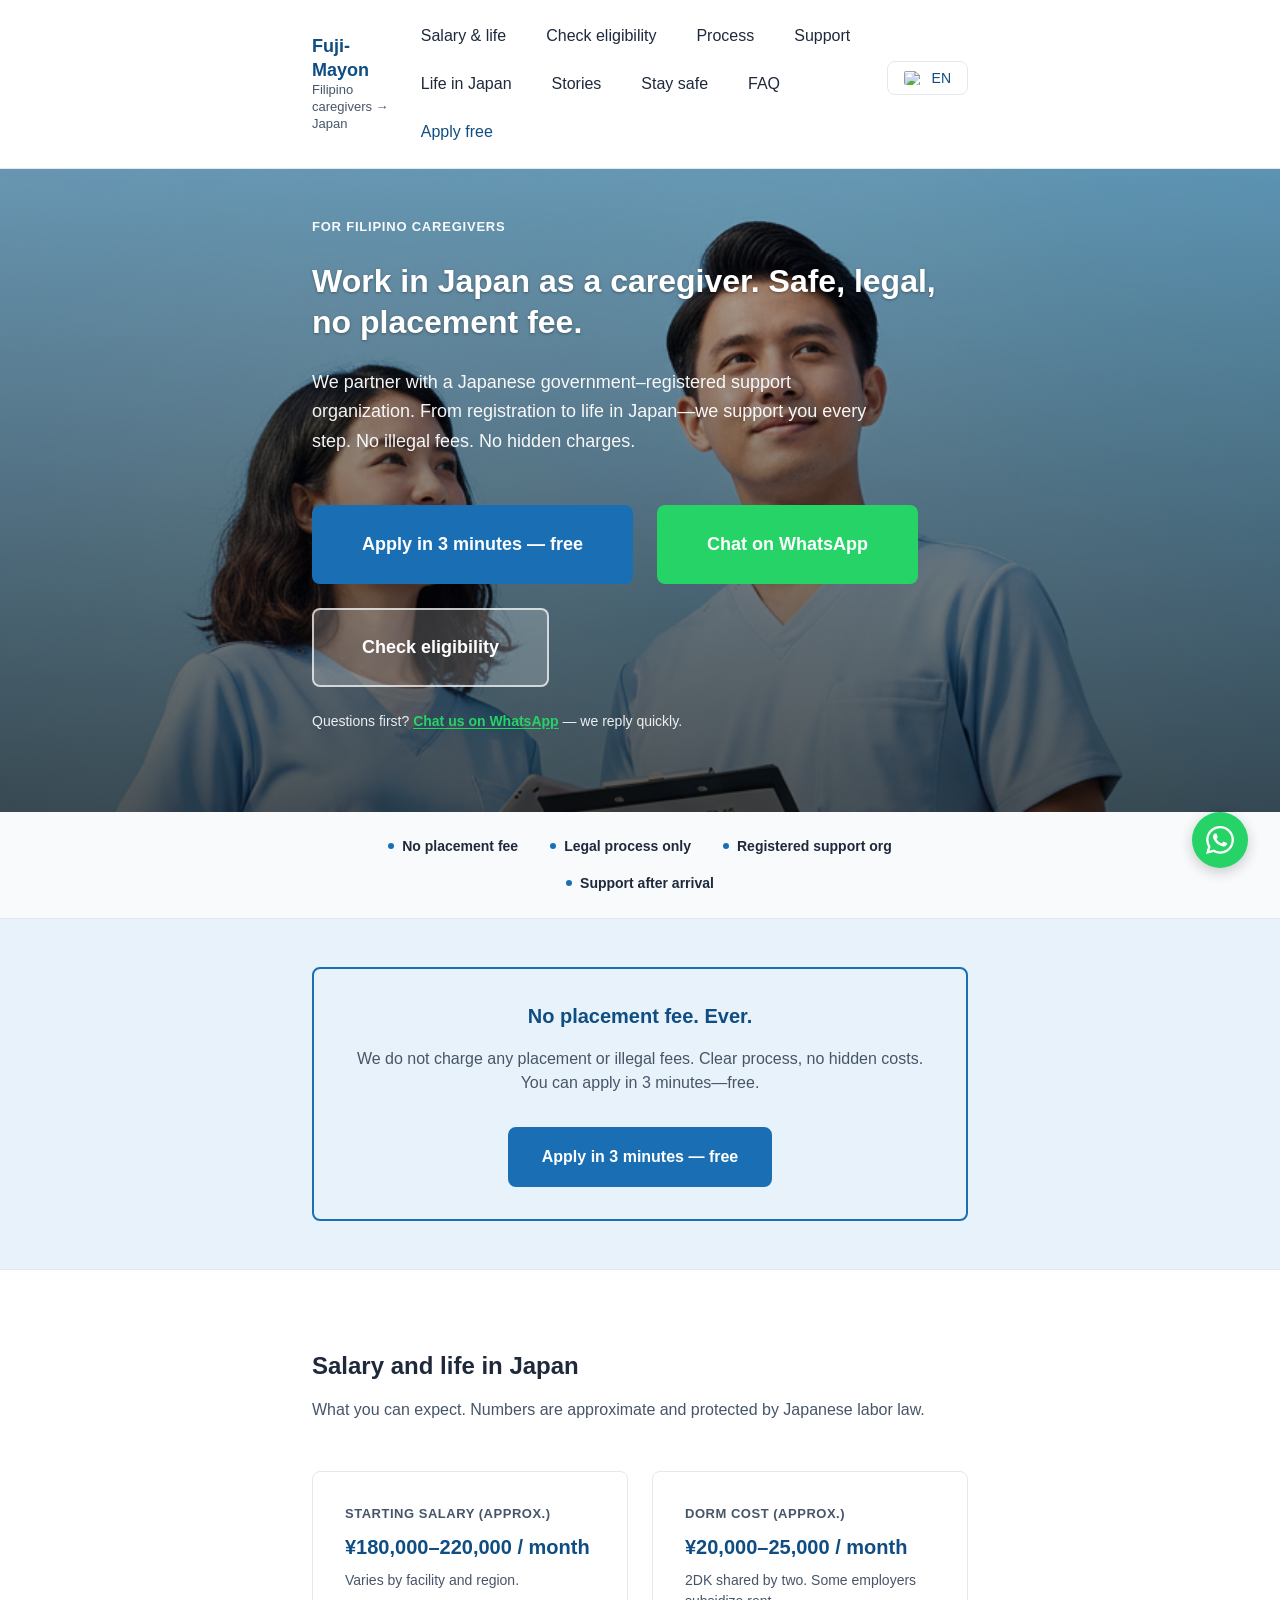
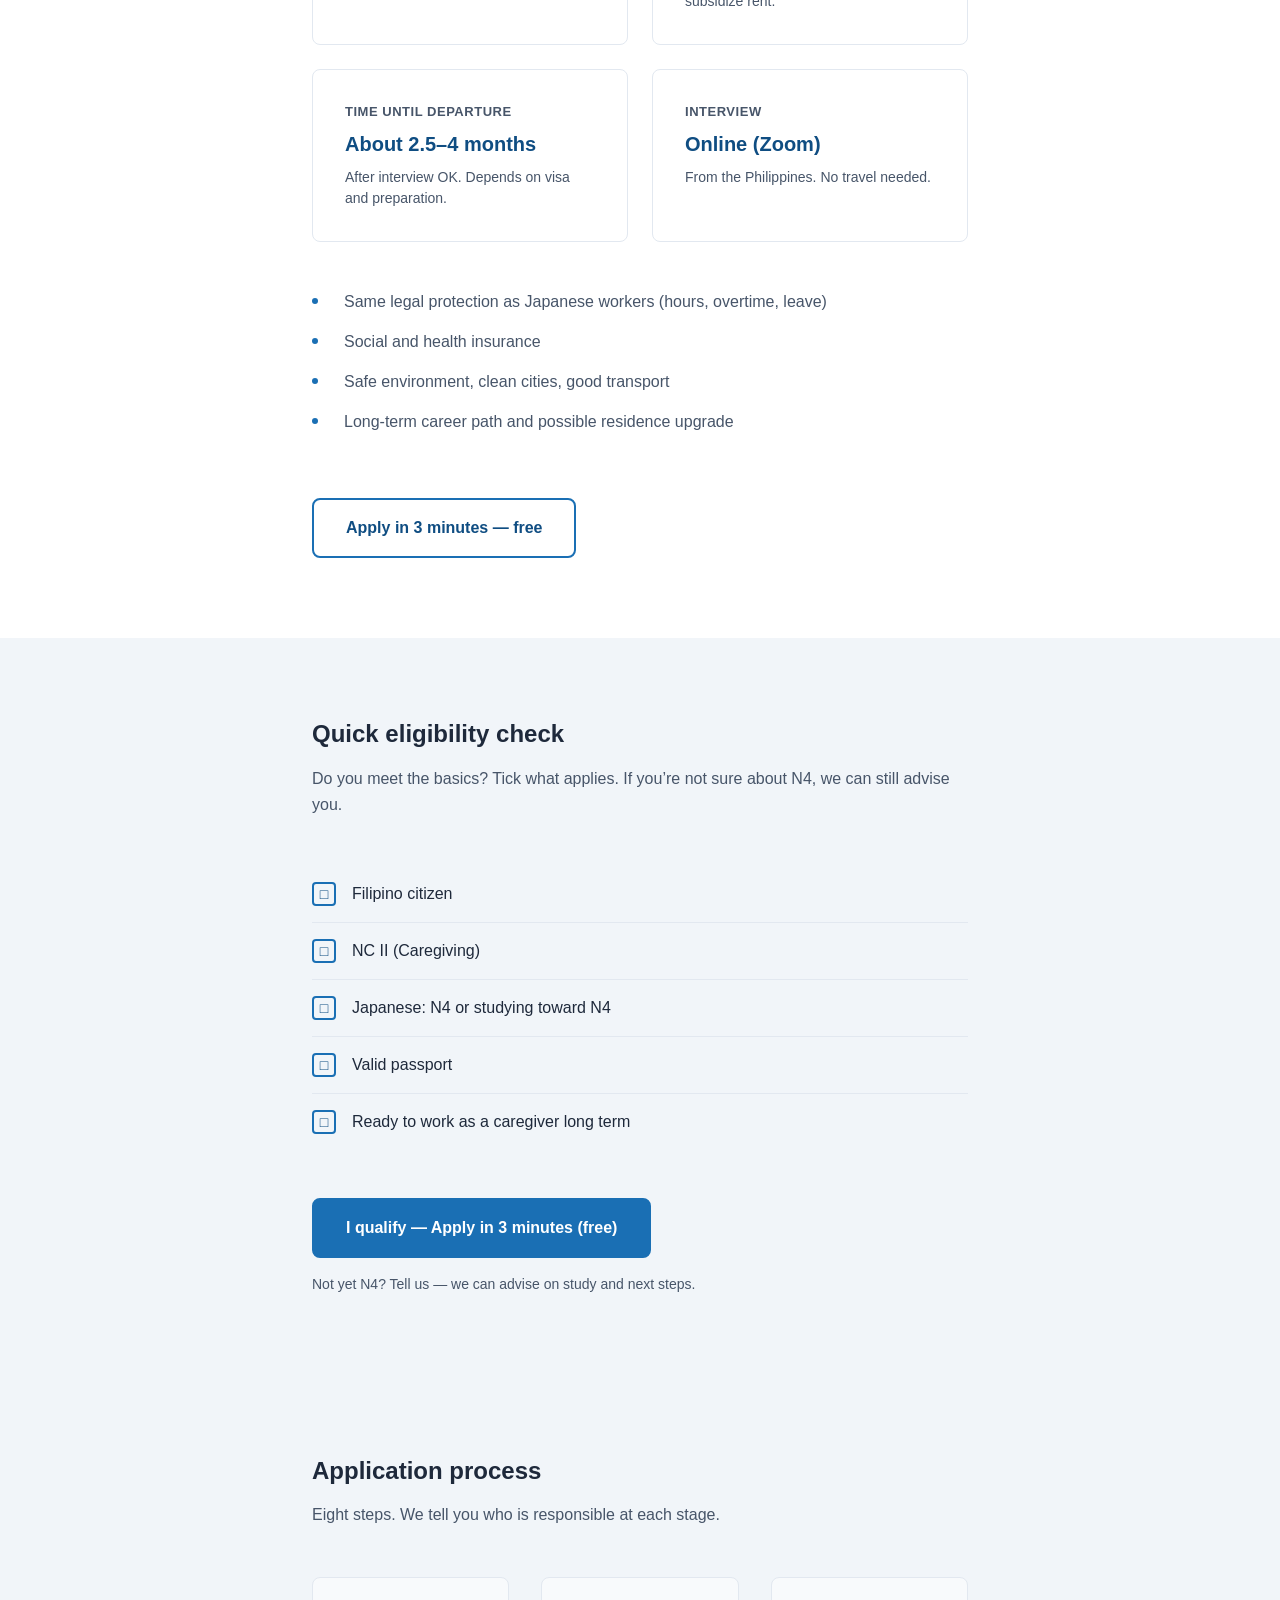
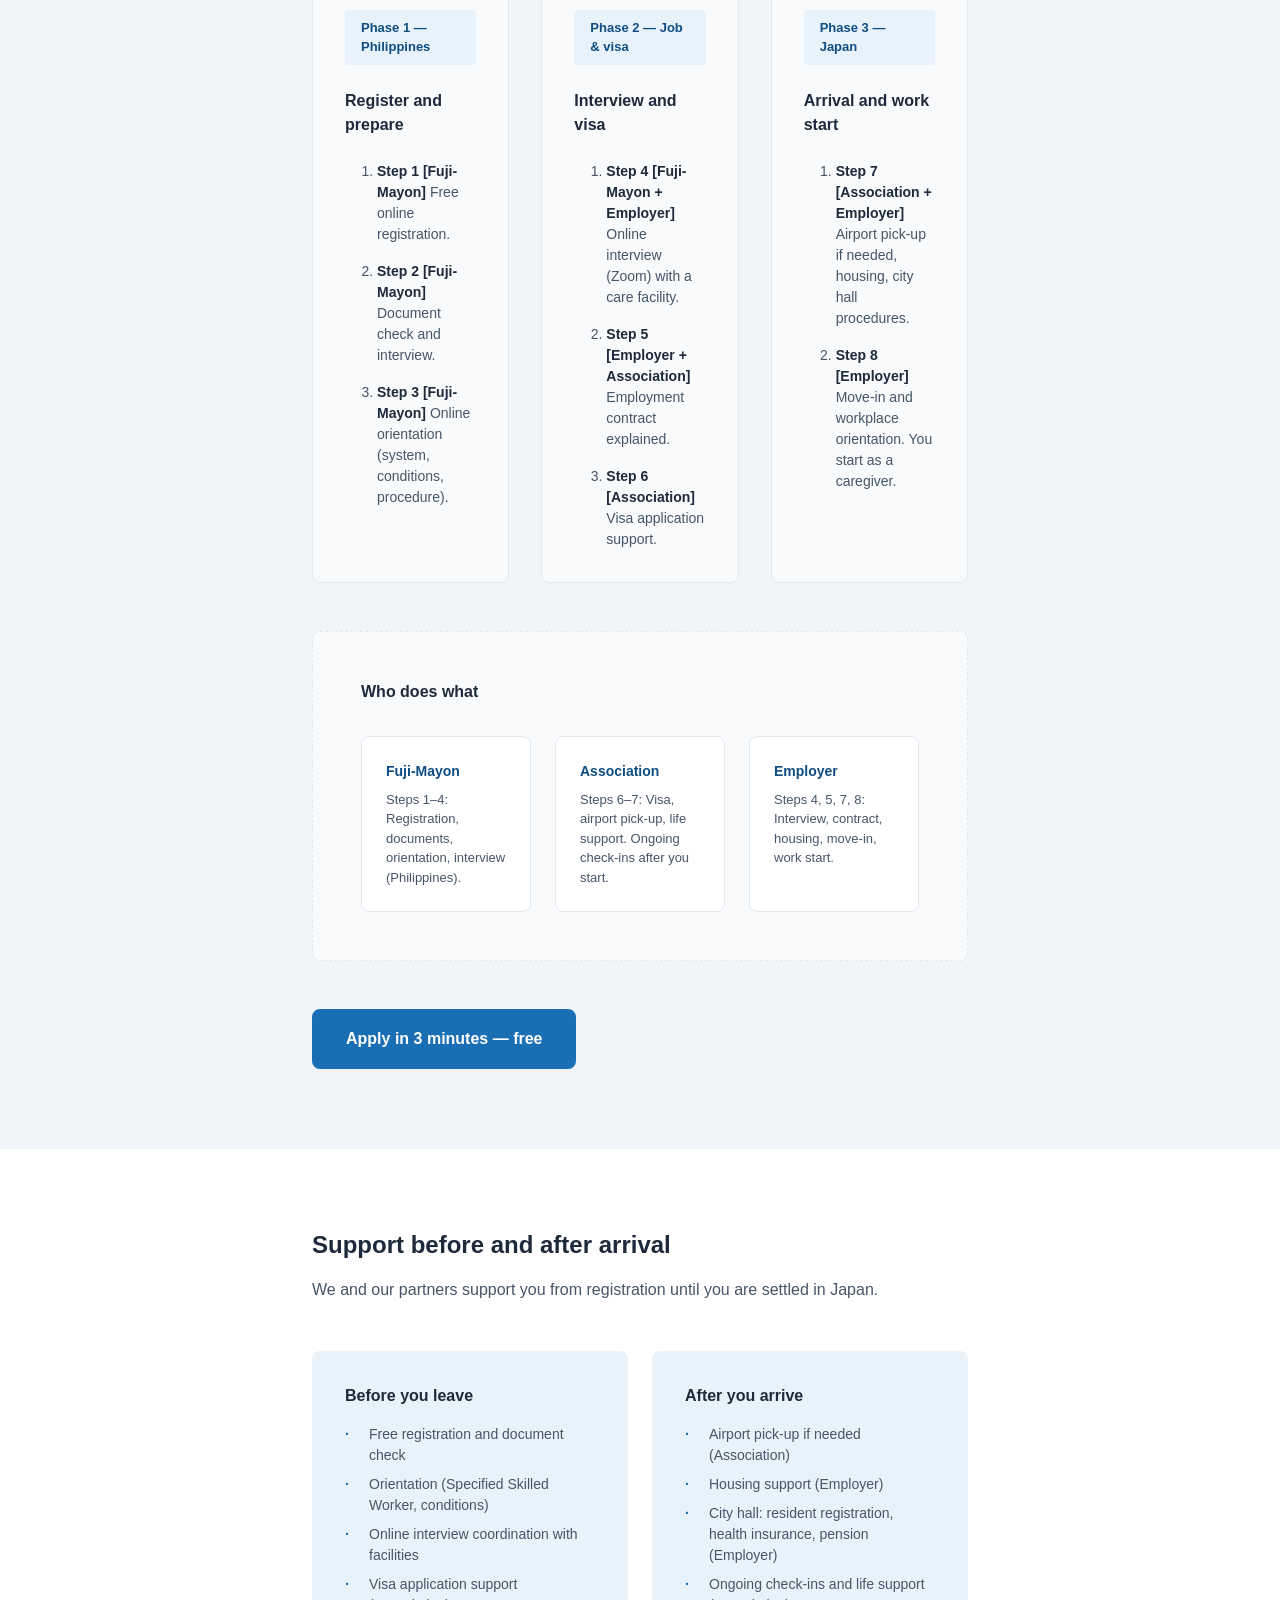
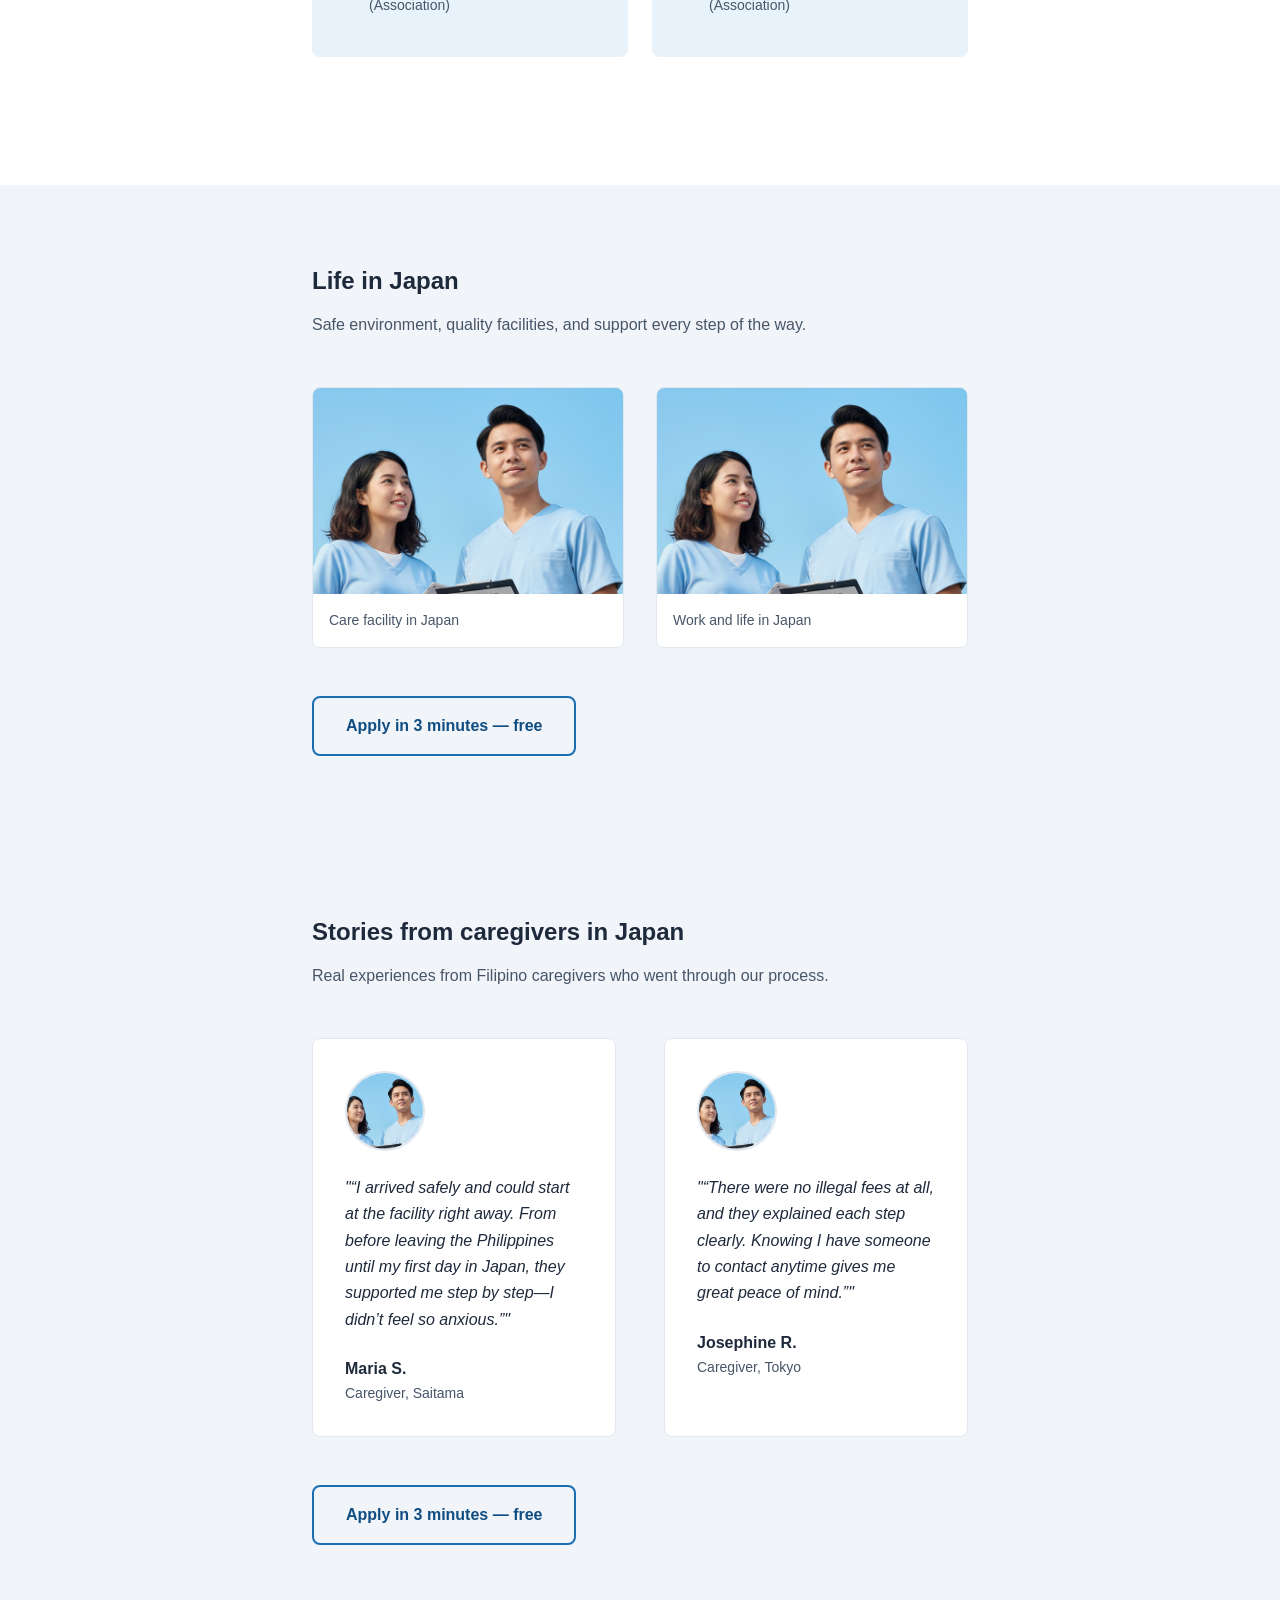
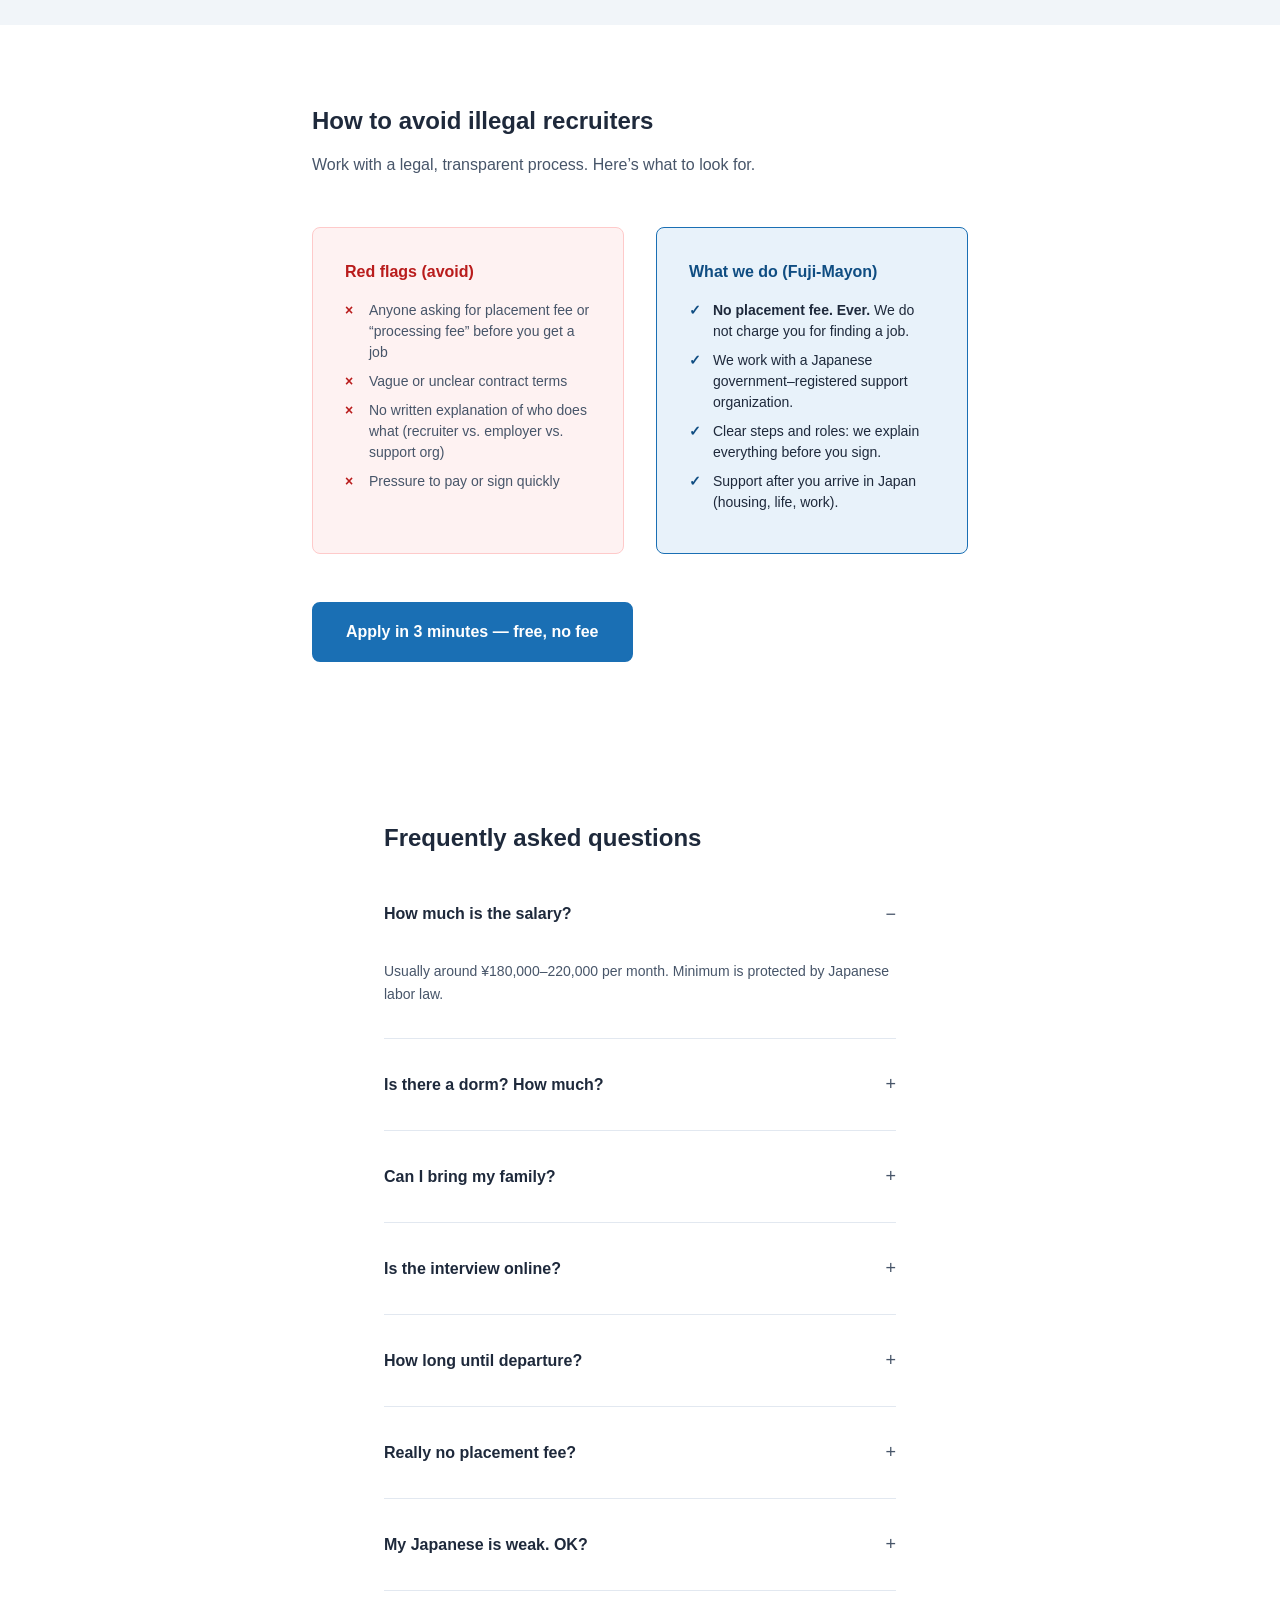
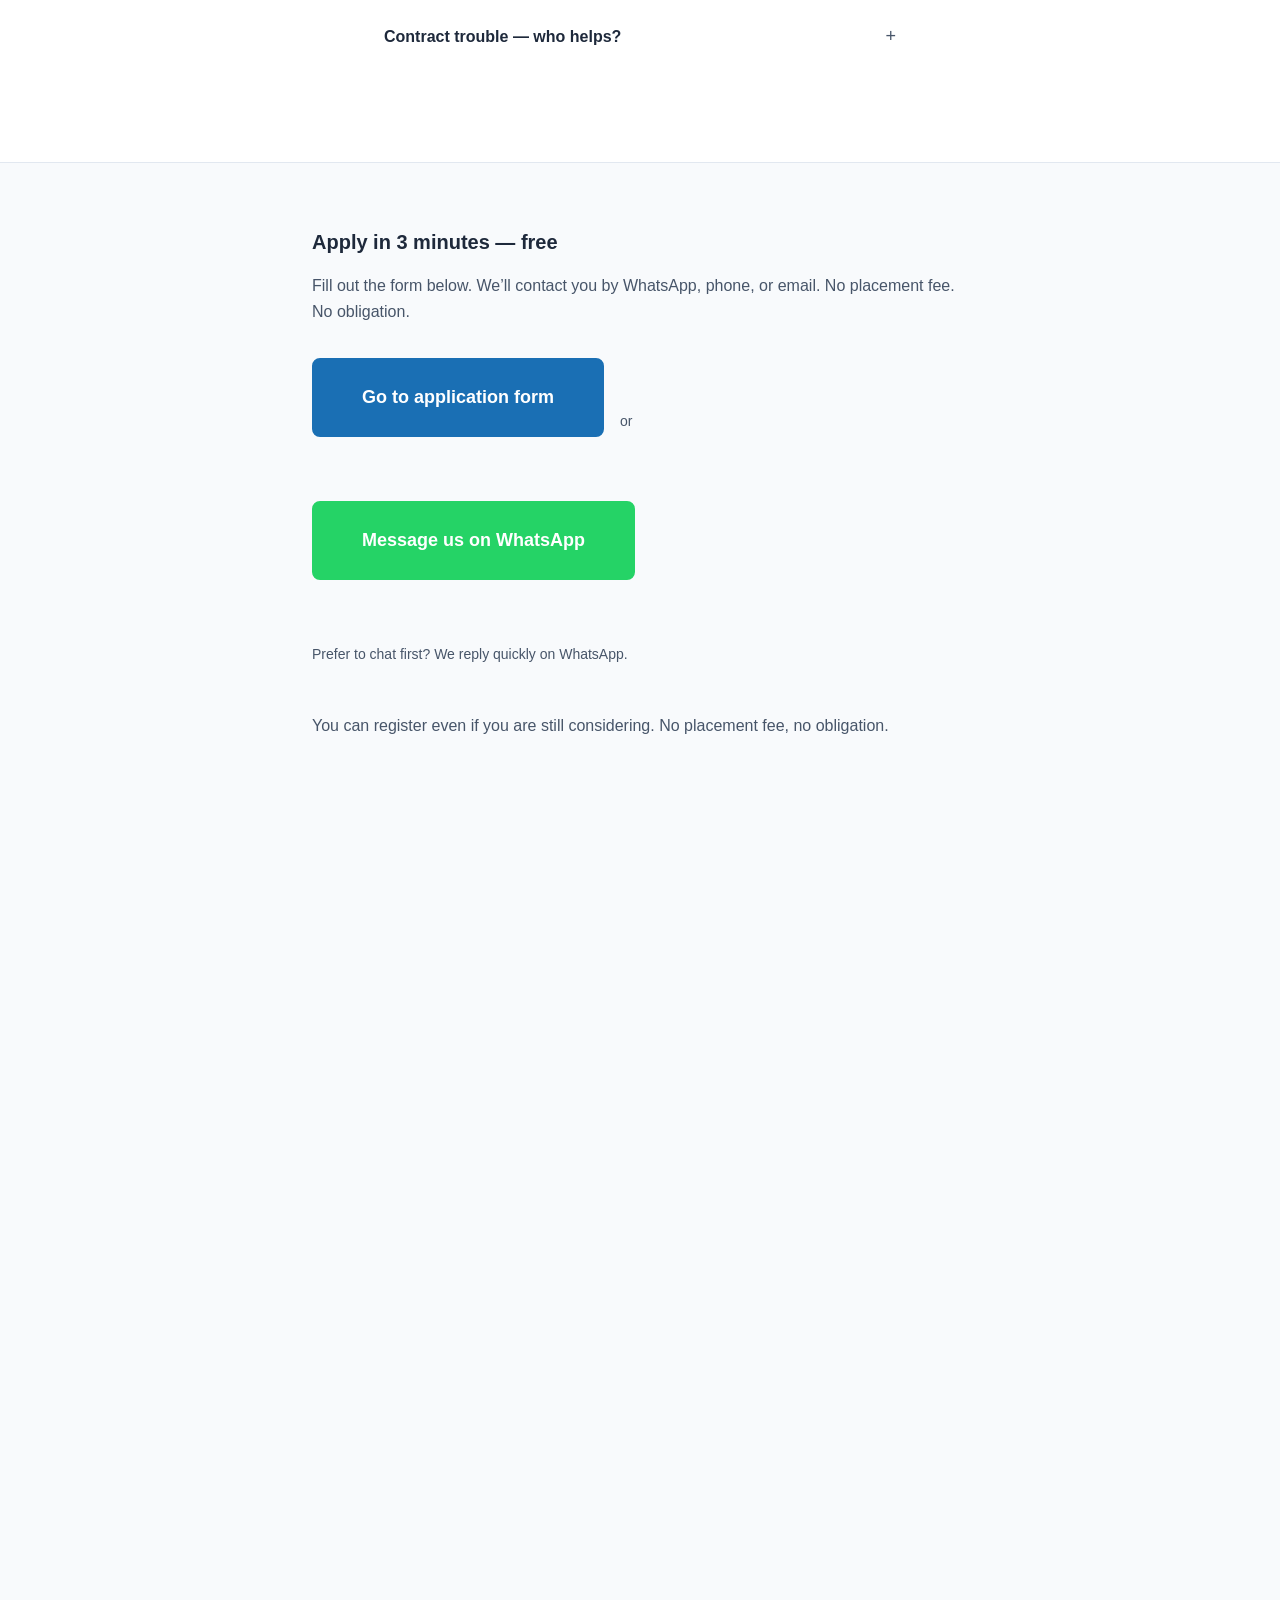
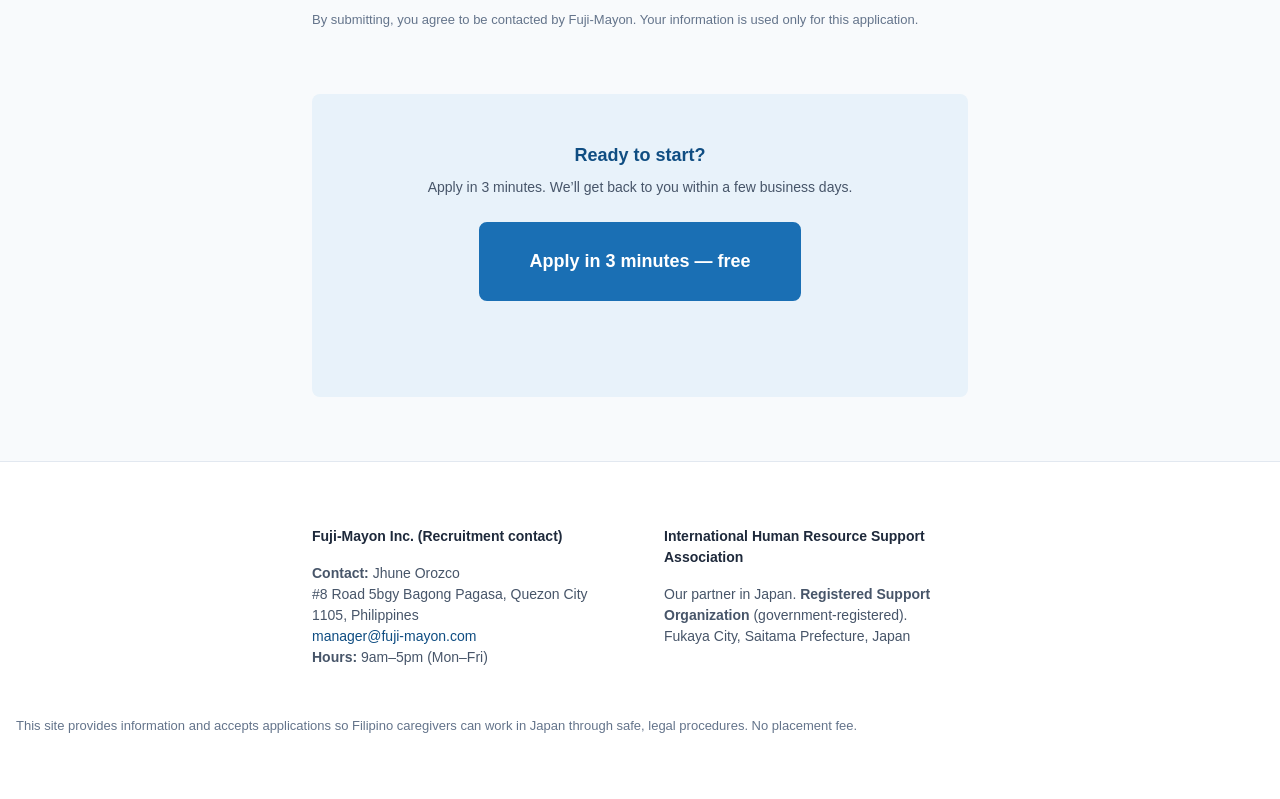
==== commit 97adadfa: "Update form embed styles and height for improved display" ====
--- a/index.html
+++ b/index.html
@@ -435,7 +435,7 @@
           src="https://docs.google.com/forms/d/e/1FAIpQLSeoqN5JmOo_KHwmzlBVMz3oZ9WQPhHL9FKtv0Wb22SOZKOH3g/viewform?embedded=true"
           title="Fuji-Mayon application form"
           width="100%"
-          height="1500">
+          height="2400">
           Loading form…
         </iframe>
       </div>
--- a/style.css
+++ b/style.css
@@ -112,23 +112,10 @@
 }
 
 .logo {
-  display: flex;
-  flex-direction: row;
-  align-items: center;
-  gap: var(--space-xs);
   font-size: var(--text-lg);
   font-weight: 700;
   color: var(--color-primary-dark);
   line-height: var(--line-tight);
-}
-
-.logo__mark {
-  flex-shrink: 0;
-}
-
-.logo__text {
-  display: flex;
-  flex-direction: column;
 }
 
 .logo span {
@@ -187,38 +174,19 @@
   gap: var(--space-xs);
 }
 
-/* Mobile: full-text links only; hide icons and desktop-only elements */
-.nav__icon,
-.nav__label--short,
-.nav__helper {
-  display: none;
-}
-
-.nav__label--full {
-  display: inline;
-}
-
-.nav a,
-.nav__link {
+.nav a {
   display: block;
   padding: var(--space-sm);
   font-size: var(--text-base);
   font-weight: 500;
   color: var(--color-text);
-  text-decoration: none;
-}
-
-.nav a:hover,
-.nav__link:hover {
+}
+
+.nav a:hover {
   color: var(--color-primary-dark);
   text-decoration: none;
   background: var(--color-bg);
   border-radius: var(--radius);
-}
-
-.nav__link:focus-visible {
-  outline: 2px solid var(--color-primary);
-  outline-offset: 2px;
 }
 
 .nav__cta {
@@ -283,11 +251,6 @@
   text-decoration: none;
 }
 
-.lang__menu a[aria-current="page"] {
-  font-weight: 600;
-  color: var(--color-primary-dark);
-}
-
 /* --- ヒーロー --- */
 .hero {
   position: relative;
@@ -371,41 +334,6 @@
   text-decoration: none;
 }
 
-.hero-trust-row {
-  display: flex;
-  flex-direction: column;
-  gap: var(--space-xs);
-  margin-top: var(--space-md);
-  font-size: var(--text-xs);
-  color: rgba(255, 255, 255, 0.9);
-  line-height: var(--line-normal);
-}
-
-.hero-trust-row__item {
-  display: inline-flex;
-  align-items: center;
-  gap: 0.25rem;
-}
-
-.hero__who {
-  margin-top: var(--space-sm);
-  font-size: var(--text-sm);
-  color: rgba(255, 255, 255, 0.92);
-  line-height: var(--line-normal);
-  max-width: 36rem;
-  margin-left: auto;
-  margin-right: auto;
-}
-
-@media (min-width: 640px) {
-  .hero-trust-row {
-    flex-direction: row;
-    flex-wrap: wrap;
-    justify-content: center;
-    gap: var(--space-sm);
-  }
-}
-
 /* --- ボタン --- */
 .btn {
   display: inline-flex;
@@ -430,14 +358,12 @@
   background: var(--color-primary);
   color: var(--color-white);
   border-color: var(--color-primary);
-  box-shadow: 0 2px 6px rgba(26, 111, 180, 0.3);
 }
 
 .btn--primary:hover {
   background: var(--color-primary-dark);
   border-color: var(--color-primary-dark);
   color: var(--color-white);
-  box-shadow: 0 4px 10px rgba(15, 77, 130, 0.35);
 }
 
 .btn--secondary {
@@ -461,6 +387,20 @@
 .btn--outline:hover {
   background: var(--color-primary-bg);
   color: var(--color-primary-dark);
+}
+
+/* WhatsApp brand CTA (hero secondary) */
+.btn--wa {
+  background: #25D366;
+  color: var(--color-white);
+  border-color: #25D366;
+}
+
+.btn--wa:hover {
+  background: #20bd5a;
+  border-color: #20bd5a;
+  color: var(--color-white);
+  text-decoration: none;
 }
 
 .btn--lg {
@@ -533,18 +473,11 @@
 }
 
 .trust-badges__icon {
-  display: inline-flex;
-  align-items: center;
-  justify-content: center;
-  width: 20px;
-  height: 20px;
-  flex-shrink: 0;
-  color: var(--color-primary);
-}
-
-.trust-badges__icon svg {
-  width: 20px;
-  height: 20px;
+  display: inline-block;
+  width: 6px;
+  height: 6px;
+  border-radius: 50%;
+  background: var(--color-primary);
 }
 
 /* --- No Placement Fee ハイライトボックス --- */
@@ -611,52 +544,6 @@
   background: var(--color-white);
 }
 
-/* --- Photo sections (Workplace, Accommodation, Life in Japan) --- */
-.photo-grid {
-  display: grid;
-  grid-template-columns: 1fr;
-  gap: var(--space-lg);
-  margin-bottom: 0;
-}
-
-.photo-grid__item {
-  margin: 0;
-  border-radius: var(--radius);
-  overflow: hidden;
-  border: 1px solid var(--color-border);
-  display: flex;
-  flex-direction: column;
-}
-
-.photo-grid__item img {
-  width: 100%;
-  height: auto;
-  aspect-ratio: 3 / 2;
-  object-fit: cover;
-  display: block;
-}
-
-.photo-grid__item figcaption {
-  padding: var(--space-sm);
-  font-size: var(--text-sm);
-  color: var(--color-text-muted);
-  background: var(--color-white);
-  min-height: 4.25em;
-}
-
-@media (min-width: 640px) {
-  .photo-grid {
-    grid-template-columns: repeat(2, 1fr);
-  }
-
-  .photo-grid--single {
-    grid-template-columns: 1fr;
-    max-width: 48rem;
-    margin-left: auto;
-    margin-right: auto;
-  }
-}
-
 /* --- Bottom CTA（フォーム下） --- */
 .bottom-cta {
   margin-top: var(--space-2xl);
@@ -677,6 +564,49 @@
   font-size: var(--text-sm);
   color: var(--color-text-muted);
   margin-bottom: var(--space-md);
+}
+
+/* --- WhatsApp floating CTA (bottom right, all pages, mobile-friendly) --- */
+.wa-float {
+  position: fixed;
+  bottom: calc(var(--space-lg) + env(safe-area-inset-bottom, 0px));
+  right: calc(var(--space-lg) + env(safe-area-inset-right, 0px));
+  z-index: 90;
+  display: flex;
+  align-items: center;
+  justify-content: center;
+  min-width: 56px;
+  min-height: 56px;
+  width: 56px;
+  height: 56px;
+  padding: 0;
+  background: #25D366;
+  color: var(--color-white);
+  border-radius: 50%;
+  box-shadow: 0 4px 14px rgba(0, 0, 0, 0.2);
+  text-decoration: none;
+  transition: transform 0.2s, box-shadow 0.2s;
+}
+
+.wa-float:hover {
+  transform: scale(1.05);
+  box-shadow: 0 6px 20px rgba(0, 0, 0, 0.25);
+  color: var(--color-white);
+  text-decoration: none;
+}
+
+.wa-float:focus-visible {
+  outline: 2px solid #25D366;
+  outline-offset: 3px;
+}
+
+.wa-float__icon {
+  font-size: 0;
+  line-height: 0;
+  width: 32px;
+  height: 32px;
+  background: url("data:image/svg+xml,%3Csvg xmlns='http://www.w3.org/2000/svg' viewBox='0 0 24 24' fill='white'%3E%3Cpath d='M17.472 14.382c-.297-.149-1.758-.867-2.03-.967-.273-.099-.471-.148-.67.15-.197.297-.767.966-.94 1.164-.173.199-.347.223-.644.075-.297-.15-1.255-.463-2.39-1.475-.883-.788-1.48-1.761-1.653-2.059-.173-.297-.018-.458.13-.606.134-.133.298-.347.446-.52.149-.174.198-.298.298-.497.099-.198.05-.371-.025-.52-.075-.149-.669-1.612-.916-2.207-.242-.579-.487-.5-.669-.51-.173-.008-.371-.01-.57-.01-.198 0-.52.074-.792.372-.272.297-1.04 1.016-1.04 2.479 0 1.462 1.065 2.875 1.213 3.074.149.198 2.096 3.2 5.077 4.487.709.306 1.262.489 1.694.625.712.227 1.36.195 1.871.118.571-.085 1.758-.719 2.006-1.413.248-.694.248-1.289.173-1.413-.074-.124-.272-.198-.57-.347m-5.421 7.403h-.004a9.87 9.87 0 01-5.031-1.378l-.361-.214-3.741.982.998-3.648-.235-.374a9.86 9.86 0 01-1.51-5.26c.001-5.45 4.436-9.884 9.888-9.884 2.64 0 5.122 1.03 6.988 2.898a9.825 9.825 0 012.893 6.994c-.003 5.45-4.437 9.884-9.885 9.884m8.413-18.297A11.815 11.815 0 0012.05 0C5.495 0 .16 5.335.157 11.892c0 2.096.547 4.142 1.588 5.945L.057 24l6.305-1.654a11.882 11.882 0 005.683 1.448h.005c6.554 0 11.89-5.335 11.893-11.893a11.821 11.821 0 00-3.48-8.413z'/%3E%3C/svg%3E") no-repeat center;
+  background-size: 28px 28px;
 }
 
 /* --- 信頼インジケーター（旧・参照用に残す） --- */
@@ -752,53 +682,12 @@
   background: var(--color-bg-alt);
 }
 
-/* Section background rhythm: white → light gray → white → light blue */
-.section-bg-white {
-  background: var(--color-white);
-}
-.section-bg-gray {
-  background: var(--color-bg-alt);
-}
-.section-bg-blue {
-  background: var(--color-primary-bg);
-}
-
-/* Video section: responsive 16:9 embed */
-.video-section__wrapper {
-  position: relative;
-  width: 100%;
-  padding-bottom: 56.25%; /* 16:9 */
-  margin: var(--space-lg) 0;
-  border-radius: var(--radius);
-  overflow: hidden;
-  background: var(--color-bg);
-}
-.video-section__iframe {
-  position: absolute;
-  top: 0;
-  left: 0;
-  width: 100%;
-  height: 100%;
-  border: 0;
-}
-
 .section__title {
   font-size: var(--text-xl);
   font-weight: 700;
   color: var(--color-text);
   margin-bottom: var(--space-sm);
   line-height: var(--line-tight);
-  padding-bottom: var(--space-xs);
-}
-
-.section__title::after {
-  content: "";
-  display: block;
-  width: 2.5rem;
-  height: 3px;
-  margin-top: var(--space-xs);
-  background: var(--color-primary);
-  border-radius: 1px;
 }
 
 .section__lead {
@@ -813,145 +702,10 @@
   margin-top: var(--space-xl);
 }
 
-.faq-cta {
-  padding: var(--space-xl) var(--space-sm);
-  text-align: center;
-  background: var(--color-bg);
-}
-
-.faq-cta__title {
-  font-size: var(--text-lg);
-  font-weight: 600;
-  color: var(--color-text);
-  margin-bottom: var(--space-sm);
-}
-
-.faq-cta__actions {
-  margin: 0;
-}
-
 .section__note {
   font-size: var(--text-sm);
   color: var(--color-text-muted);
   margin-top: var(--space-sm);
-}
-
-/* --- Salary section visual --- */
-.salary-section__visual {
-  margin: 0 auto var(--space-xl);
-  max-width: 720px;
-}
-
-.salary-section__visual img {
-  display: block;
-  width: 100%;
-  height: auto;
-  border-radius: var(--radius);
-}
-
-/* --- Salary infographic --- */
-.salary-infographic {
-  display: grid;
-  grid-template-columns: 1fr;
-  gap: var(--space-lg);
-  margin-bottom: var(--space-xl);
-}
-
-.salary-infographic__item {
-  display: flex;
-  gap: var(--space-md);
-  align-items: flex-start;
-  padding: var(--space-lg);
-  background: var(--color-white);
-  border: 1px solid var(--color-border);
-  border-radius: var(--radius);
-}
-
-.salary-infographic__icon {
-  flex-shrink: 0;
-  display: flex;
-  align-items: center;
-  justify-content: center;
-  width: 48px;
-  height: 48px;
-  border-radius: var(--radius);
-  background: var(--color-primary-bg);
-  color: var(--color-primary-dark);
-}
-
-.salary-infographic__icon svg {
-  width: 28px;
-  height: 28px;
-}
-
-.salary-infographic__content {
-  min-width: 0;
-}
-
-.salary-infographic__label {
-  font-size: var(--text-xs);
-  font-weight: 600;
-  text-transform: uppercase;
-  letter-spacing: 0.04em;
-  color: var(--color-text-muted);
-  margin-bottom: var(--space-xs);
-}
-
-.salary-infographic__value {
-  font-size: var(--text-lg);
-  font-weight: 700;
-  color: var(--color-text);
-  margin-bottom: var(--space-xs);
-}
-
-.salary-infographic__unit {
-  font-size: var(--text-base);
-  font-weight: 500;
-  color: var(--color-text-muted);
-}
-
-.salary-infographic__note {
-  font-size: var(--text-sm);
-  color: var(--color-text-muted);
-  margin: 0;
-  line-height: var(--line-normal);
-}
-
-.salary-extra {
-  padding: var(--space-md);
-  background: var(--color-bg);
-  border-radius: var(--radius);
-  margin-bottom: var(--space-xl);
-  font-size: var(--text-sm);
-  color: var(--color-text-muted);
-  line-height: var(--line-normal);
-}
-
-.salary-extra p {
-  margin: 0 0 var(--space-xs);
-}
-
-.salary-extra p:last-child {
-  margin-bottom: 0;
-}
-
-@media (min-width: 640px) {
-  .salary-infographic {
-    grid-template-columns: repeat(3, 1fr);
-  }
-}
-
-/* --- Eligibility section visual --- */
-.eligibility-section__visual {
-  margin: 0 auto var(--space-xl);
-  max-width: 640px;
-}
-
-.eligibility-section__visual img {
-  display: block;
-  width: 100%;
-  height: auto;
-  border-radius: var(--radius);
 }
 
 /* --- Quick eligibility check --- */
@@ -1043,62 +797,7 @@
   margin: 0;
 }
 
-/* Portrait caregiver videos (testimonials section only) */
-.testimonials__intro {
-  font-size: var(--text-sm);
-  color: var(--color-text-muted);
-  margin-bottom: var(--space-md);
-  font-style: italic;
-}
-
-.testimonials__videos {
-  display: grid;
-  grid-template-columns: 1fr;
-  gap: var(--space-xl);
-  margin-bottom: var(--space-xl);
-}
-
-.testimonials__video-card {
-  margin: 0;
-  display: flex;
-  flex-direction: column;
-  align-items: center;
-}
-
-.testimonials__video {
-  display: block;
-  width: 100%;
-  max-width: 280px;
-  height: auto;
-  border-radius: var(--radius);
-  background: var(--color-bg);
-}
-
-.testimonials__video-caption {
-  font-size: var(--text-sm);
-  color: var(--color-text-muted);
-  margin-top: var(--space-sm);
-  text-align: center;
-}
-
-@media (min-width: 640px) {
-  .testimonials__videos {
-    grid-template-columns: repeat(3, 1fr);
-  }
-}
-
 /* --- Anti-scam trust section --- */
-.anti-scam__warn-line {
-  font-size: var(--text-sm);
-  font-weight: 600;
-  color: var(--color-text);
-  margin-bottom: var(--space-md);
-  padding: var(--space-sm) var(--space-md);
-  background: #fef2f2;
-  border-left: 4px solid #b91c1c;
-  border-radius: 0 var(--radius) var(--radius) 0;
-}
-
 .anti-scam__content {
   display: grid;
   grid-template-columns: 1fr;
@@ -1285,24 +984,6 @@
 }
 
 /* --- メリットリスト --- */
-.salary-comparison {
-  background: var(--color-bg-alt);
-  padding: var(--space-sm) var(--space-md);
-  border-radius: var(--radius);
-  margin-bottom: var(--space-lg);
-}
-
-.salary-comparison__row {
-  font-size: var(--text-sm);
-  color: var(--color-text-muted);
-  line-height: var(--line-normal);
-  margin-bottom: var(--space-xs);
-}
-
-.salary-comparison__row:last-child {
-  margin-bottom: 0;
-}
-
 .benefits-list {
   list-style: none;
   margin-bottom: var(--space-xl);
@@ -1328,32 +1009,6 @@
   background: var(--color-primary);
 }
 
-/* --- Process section visual --- */
-.process-section__visual {
-  margin: 0 auto var(--space-xl);
-  max-width: 720px;
-}
-
-.process-section__visual img {
-  display: block;
-  width: 100%;
-  height: auto;
-  border-radius: var(--radius);
-}
-
-.process-applicant-note {
-  font-size: var(--text-sm);
-  color: var(--color-text-muted);
-  margin-bottom: var(--space-lg);
-  padding: var(--space-sm) var(--space-md);
-  background: rgba(255, 255, 255, 0.5);
-  border-radius: var(--radius);
-}
-
-.process-applicant-note p {
-  margin: 0;
-}
-
 /* --- フェーズ（応募〜就労の流れ） --- */
 .phases {
   display: grid;
@@ -1380,23 +1035,6 @@
   margin-bottom: var(--space-md);
 }
 
-.phase__icon {
-  display: flex;
-  align-items: center;
-  justify-content: center;
-  width: 48px;
-  height: 48px;
-  margin-bottom: var(--space-sm);
-  border-radius: var(--radius);
-  background: var(--color-primary-bg);
-  color: var(--color-primary-dark);
-}
-
-.phase__icon svg {
-  width: 32px;
-  height: 32px;
-}
-
 .phase__title {
   font-size: var(--text-base);
   font-weight: 700;
@@ -1583,6 +1221,19 @@
   margin-bottom: var(--space-sm);
 }
 
+.cta-section__choices-or {
+  font-size: var(--text-sm);
+  color: var(--color-text-muted);
+  font-weight: 500;
+}
+
+.cta-section__wa-hint {
+  font-size: var(--text-sm);
+  color: var(--color-text-muted);
+  margin-bottom: var(--space-xl);
+  line-height: var(--line-normal);
+}
+
 .cta-section__what-next {
   padding: var(--space-lg);
   background: var(--color-primary-bg);
@@ -1611,9 +1262,13 @@
   scroll-margin-top: 5rem;
 }
 
+.form-embed {
+  overflow: visible;
+}
+
 .form-embed iframe {
   width: 100%;
-  min-height: 1500px;
+  min-height: 2400px;
   border: 0;
   border-radius: var(--radius);
 }
@@ -1632,23 +1287,6 @@
   background: var(--color-white);
 }
 
-.footer__brand {
-  font-size: var(--text-base);
-  font-weight: 600;
-  color: var(--color-text);
-  margin-bottom: var(--space-xl);
-  text-align: center;
-}
-
-.footer__brand a {
-  color: var(--color-primary);
-  text-decoration: none;
-}
-
-.footer__brand a:hover {
-  text-decoration: underline;
-}
-
 .footer__grid {
   display: grid;
   grid-template-columns: 1fr;
@@ -1673,12 +1311,6 @@
   font-size: var(--text-xs);
   color: var(--color-text-soft);
   line-height: var(--line-normal);
-}
-
-.footer__mark {
-  display: block;
-  margin-left: auto;
-  margin-right: auto;
 }
 
 /* --- ユーティリティ --- */
@@ -1712,80 +1344,11 @@
   .nav__list {
     flex-direction: row;
     flex-wrap: wrap;
-    align-items: center;
-    gap: 0;
-  }
-
-  /* Desktop: compact icon + short label; hide full label */
-  .nav__icon,
-  .nav__label--short {
-    display: inline-flex;
-  }
-  .nav__icon {
-    flex-shrink: 0;
-    align-items: center;
-    justify-content: center;
-    color: var(--color-text-muted);
-    transition: color 0.15s ease;
-  }
-  .nav__label--full {
-    display: none;
-  }
-
-  .nav__item {
-    position: relative;
-  }
-
-  .nav a,
-  .nav__link {
-    display: inline-flex;
-    align-items: center;
-    gap: 5px;
+    gap: var(--space-xs);
+  }
+
+  .nav a {
     padding: var(--space-xs) var(--space-sm);
-    font-size: var(--text-sm);
-    font-weight: 500;
-    color: var(--color-text);
-    border-radius: var(--radius);
-    transition: color 0.15s ease, background 0.15s ease;
-  }
-  .nav a:hover .nav__icon,
-  .nav__link:hover .nav__icon,
-  .nav a:focus-visible .nav__icon,
-  .nav__link:focus-visible .nav__icon {
-    color: var(--color-primary);
-  }
-
-  /* Helper tooltip: visible on hover/focus */
-  .nav__helper {
-    display: block;
-    position: absolute;
-    left: 50%;
-    top: 100%;
-    transform: translateX(-50%) translateY(4px);
-    padding: var(--space-xs) var(--space-sm);
-    font-size: var(--text-xs);
-    font-weight: 500;
-    color: var(--color-text-muted);
-    white-space: nowrap;
-    background: var(--color-white);
-    border: 1px solid var(--color-border);
-    border-radius: var(--radius);
-    box-shadow: 0 4px 12px rgba(0, 0, 0, 0.08);
-    opacity: 0;
-    visibility: hidden;
-    pointer-events: none;
-    transition: opacity 0.15s ease, visibility 0.15s ease;
-    z-index: 101;
-  }
-  .nav a:hover .nav__helper,
-  .nav__link:hover .nav__helper,
-  .nav a:focus-visible .nav__helper,
-  .nav__link:focus-visible .nav__helper {
-    opacity: 1;
-    visibility: visible;
-  }
-  .nav__cta .nav__helper {
-    color: var(--color-primary-dark);
   }
 
   .trust__grid {
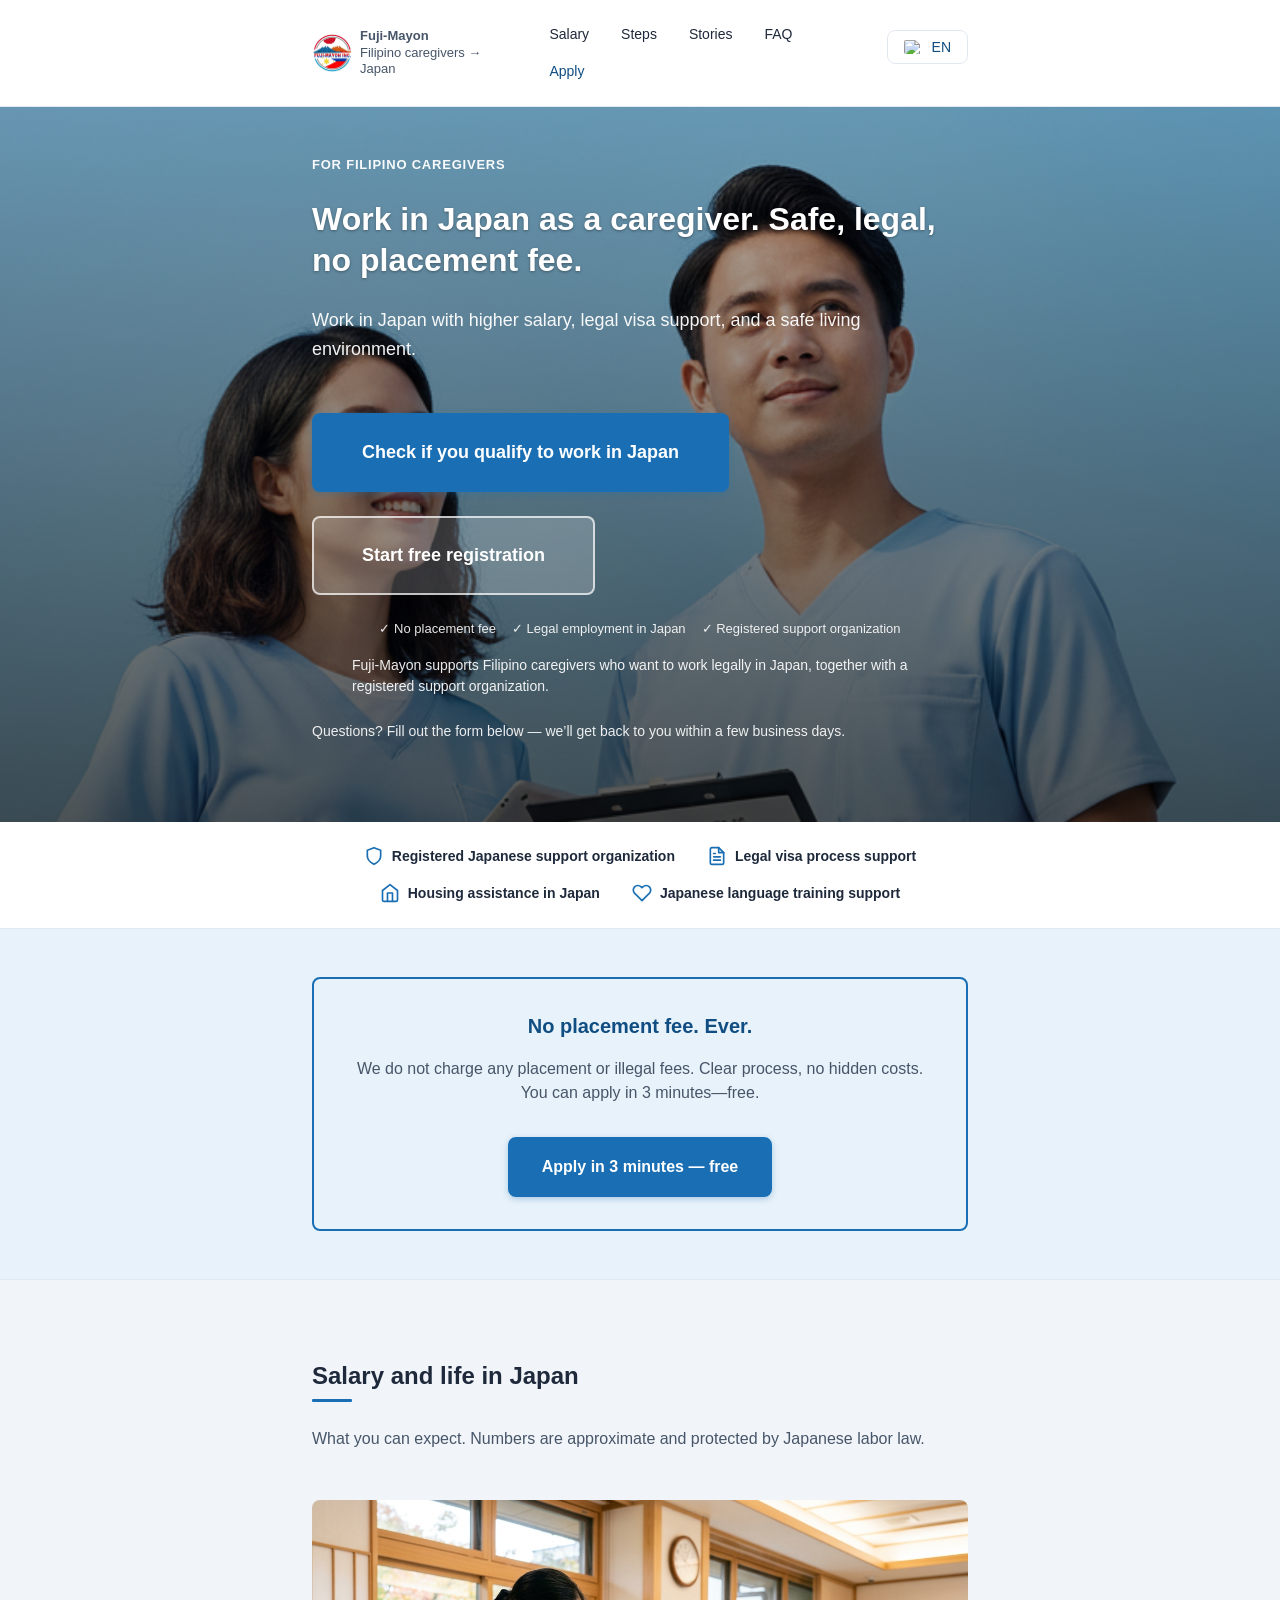
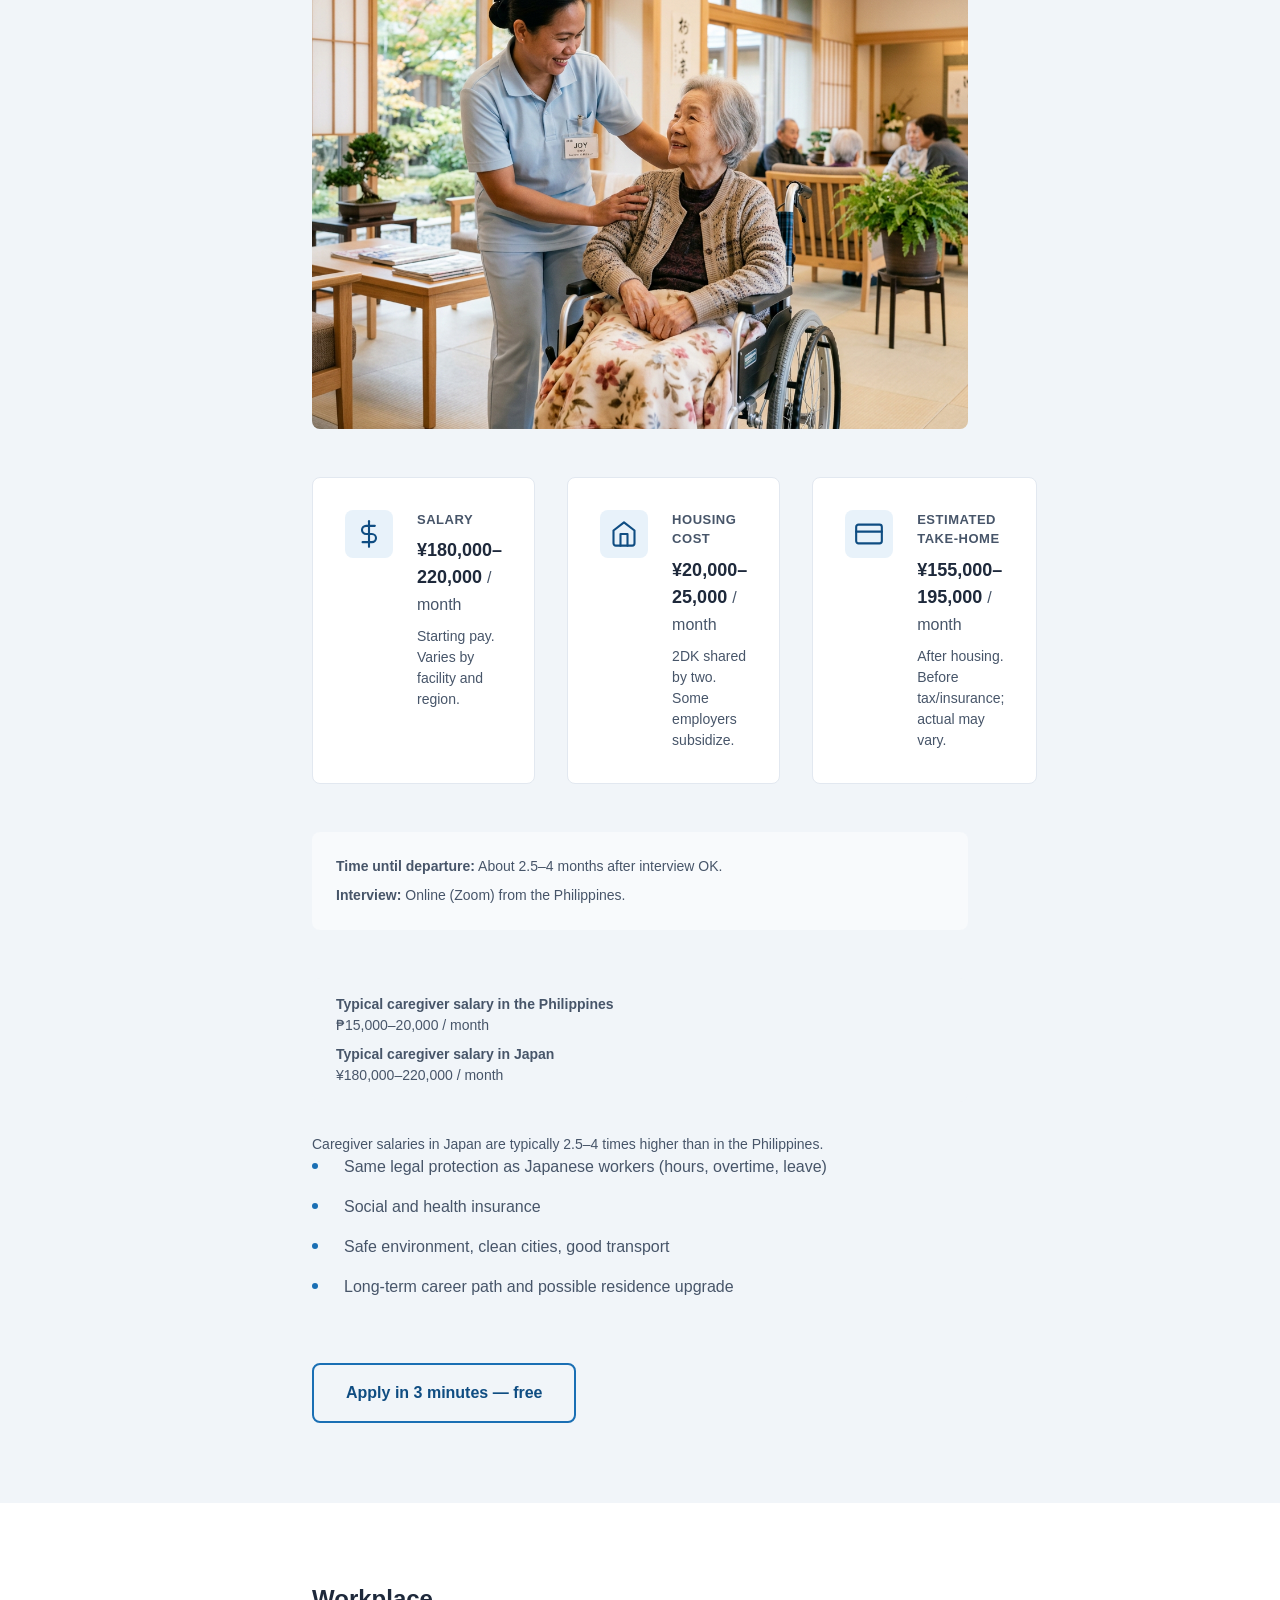
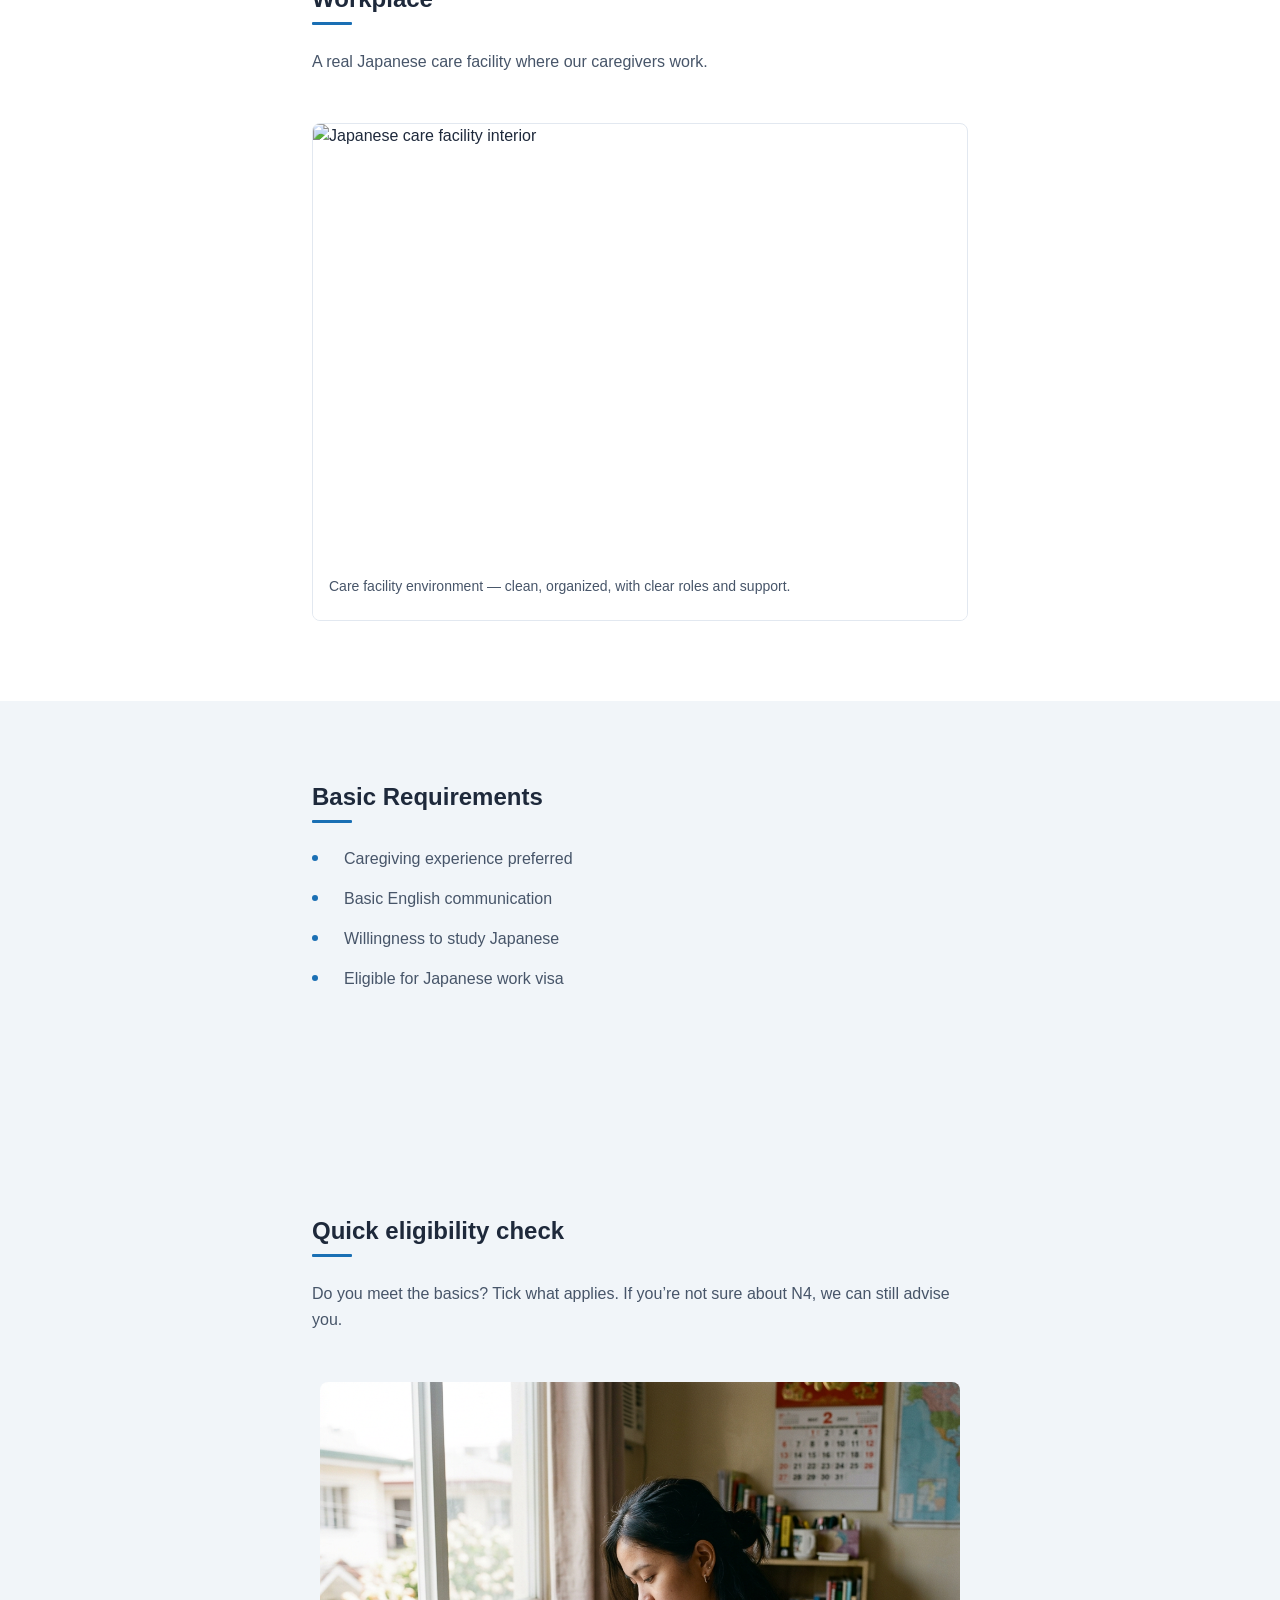
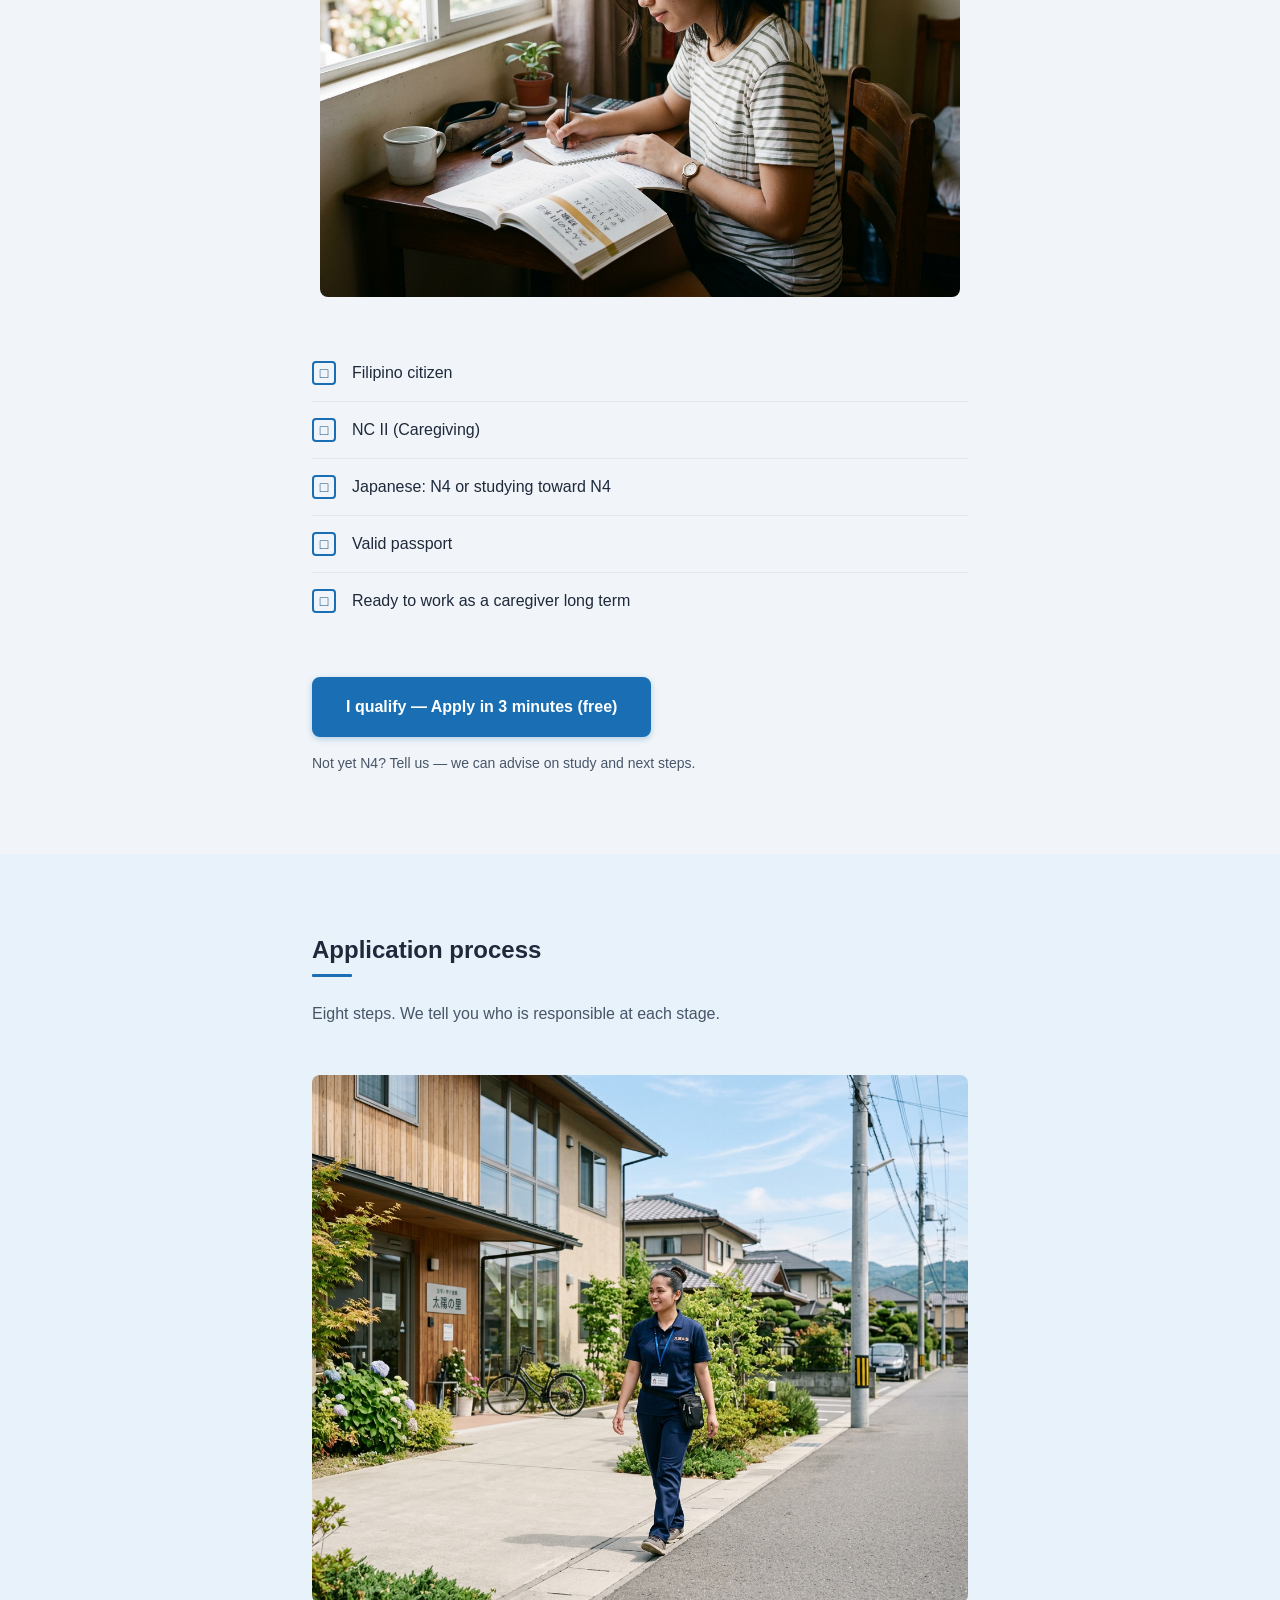
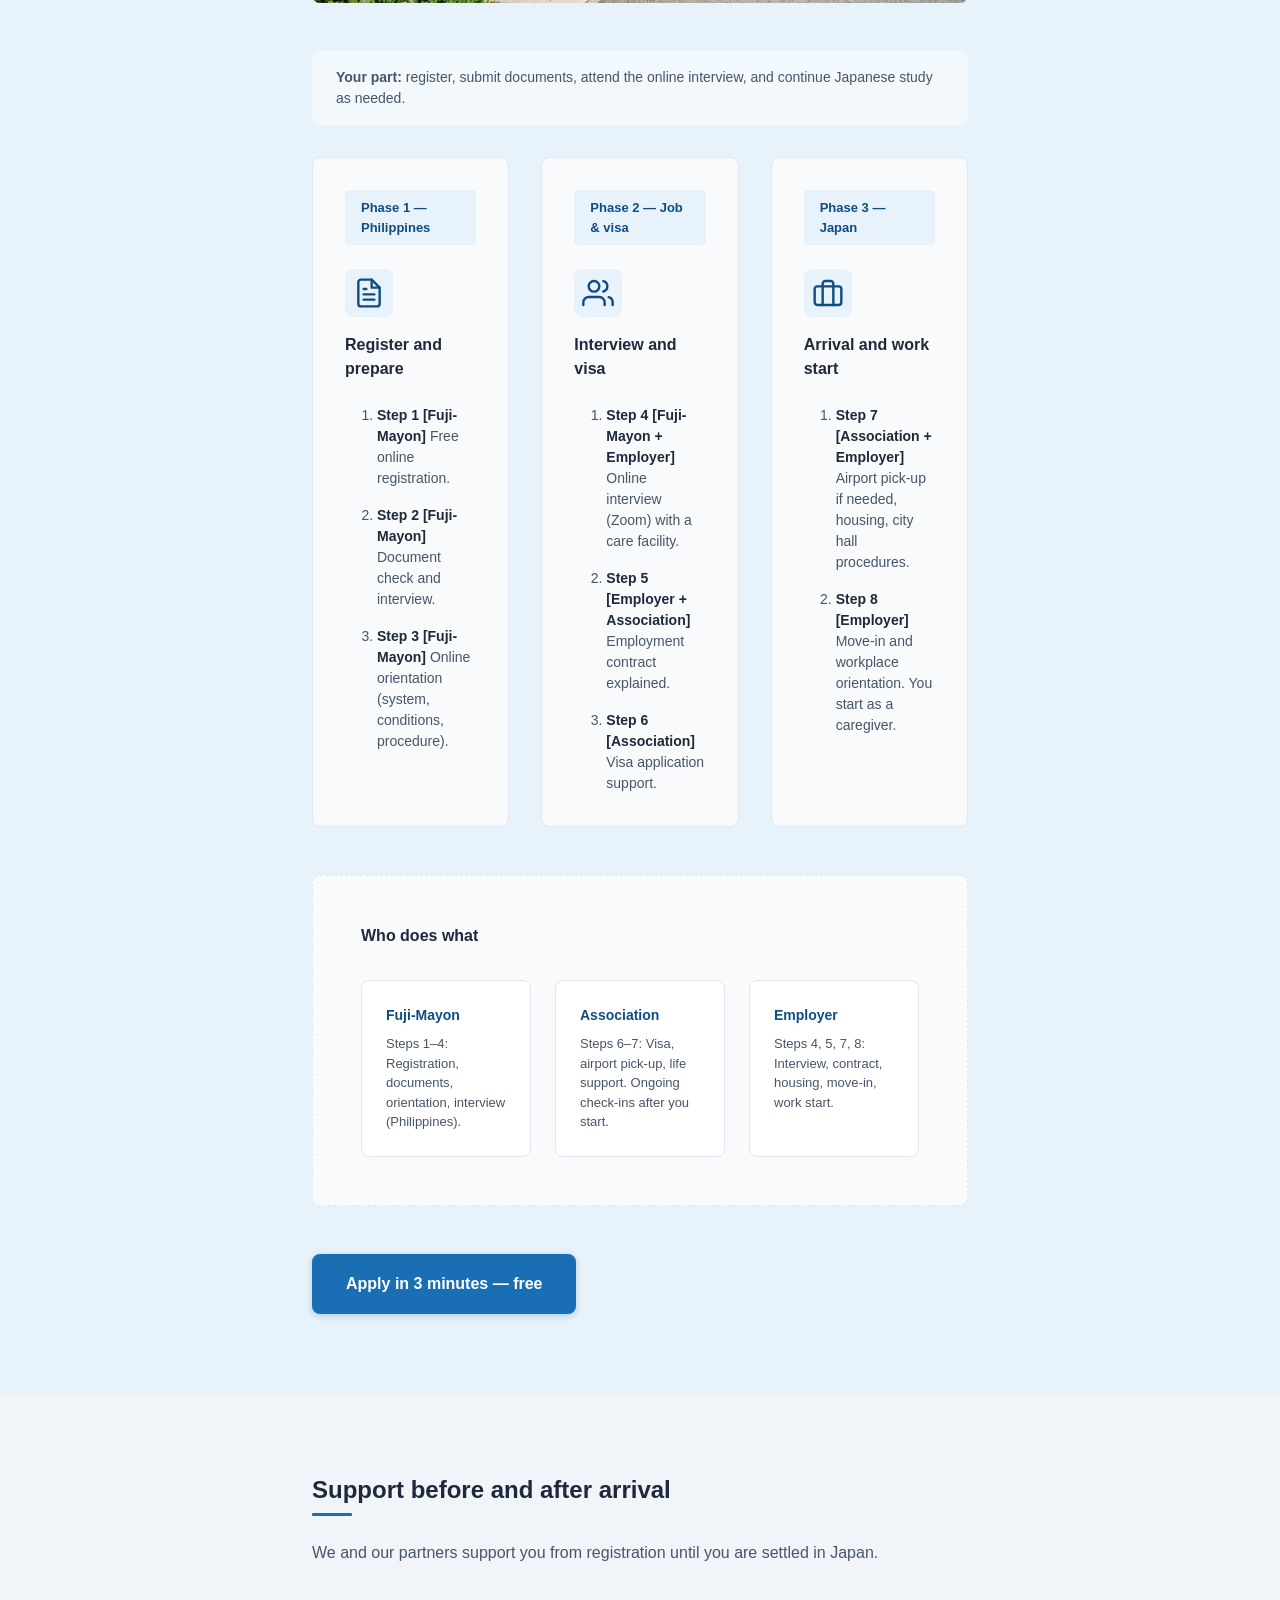
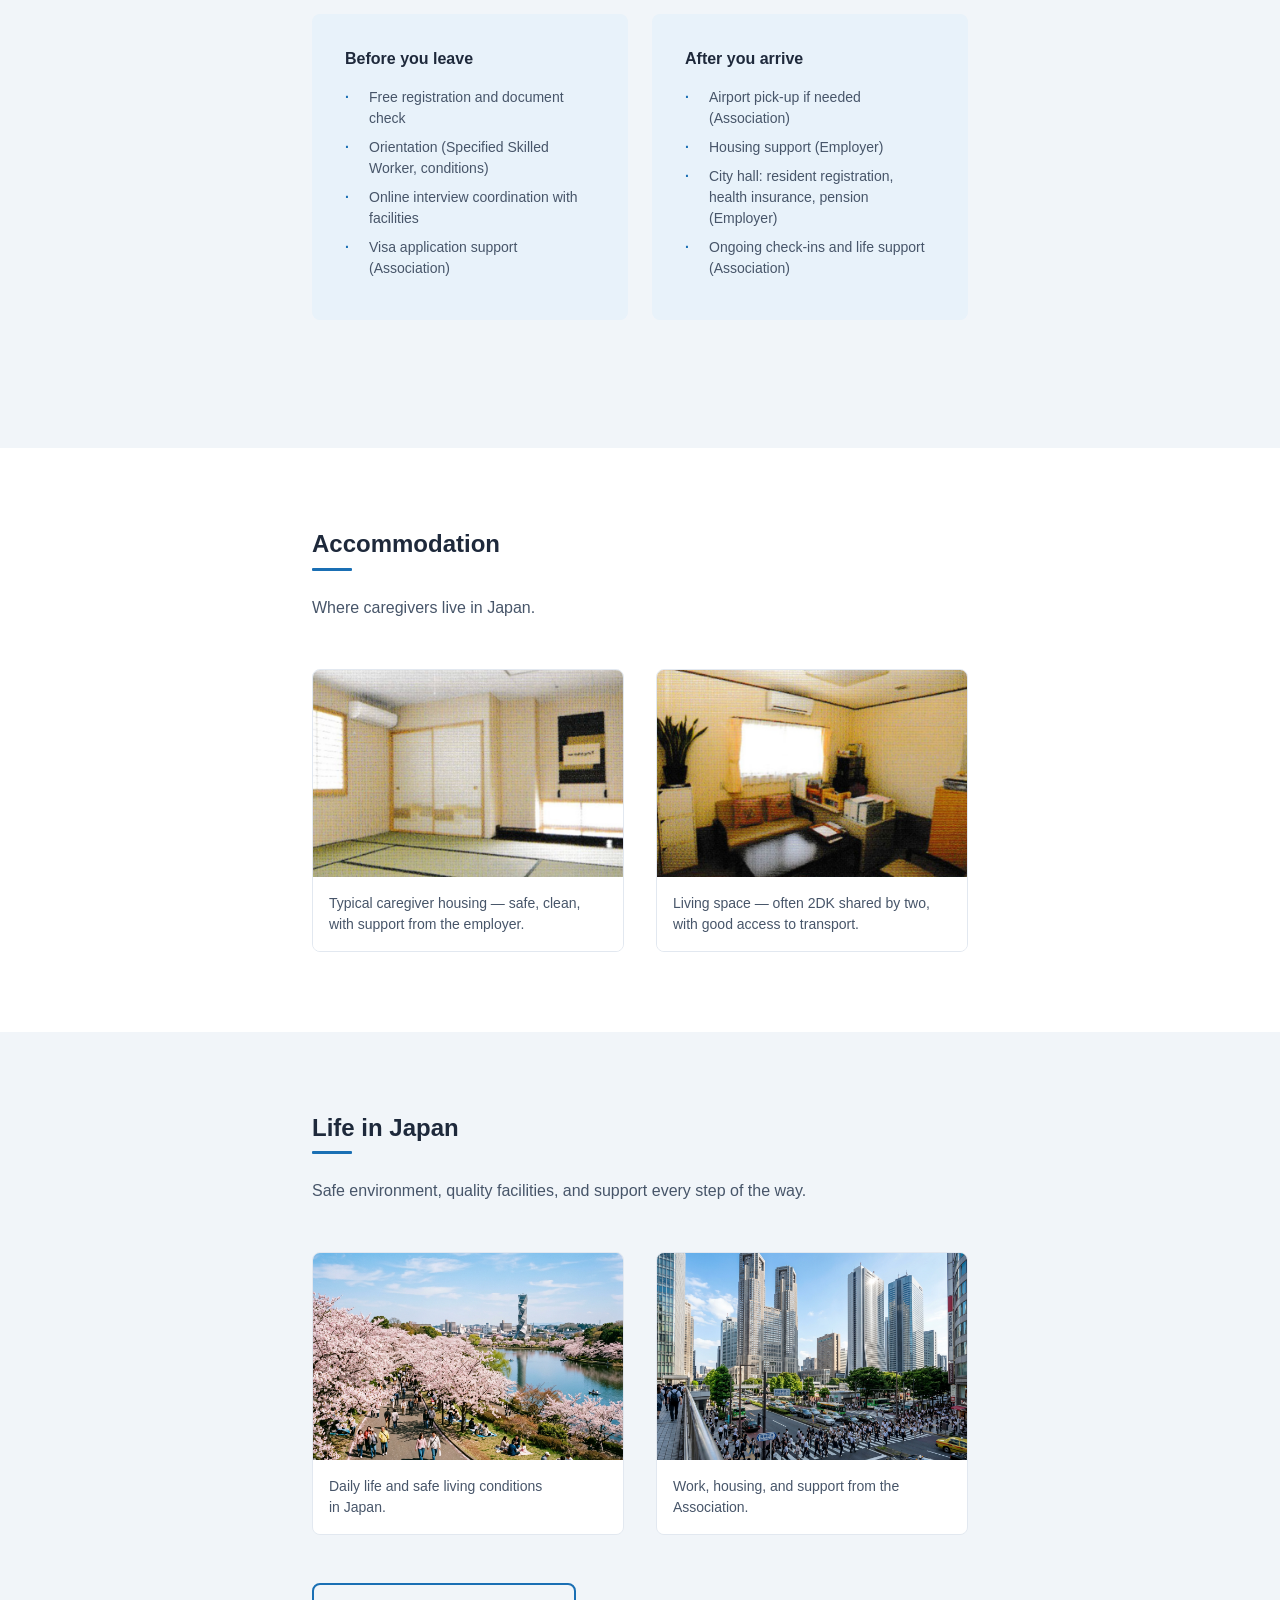
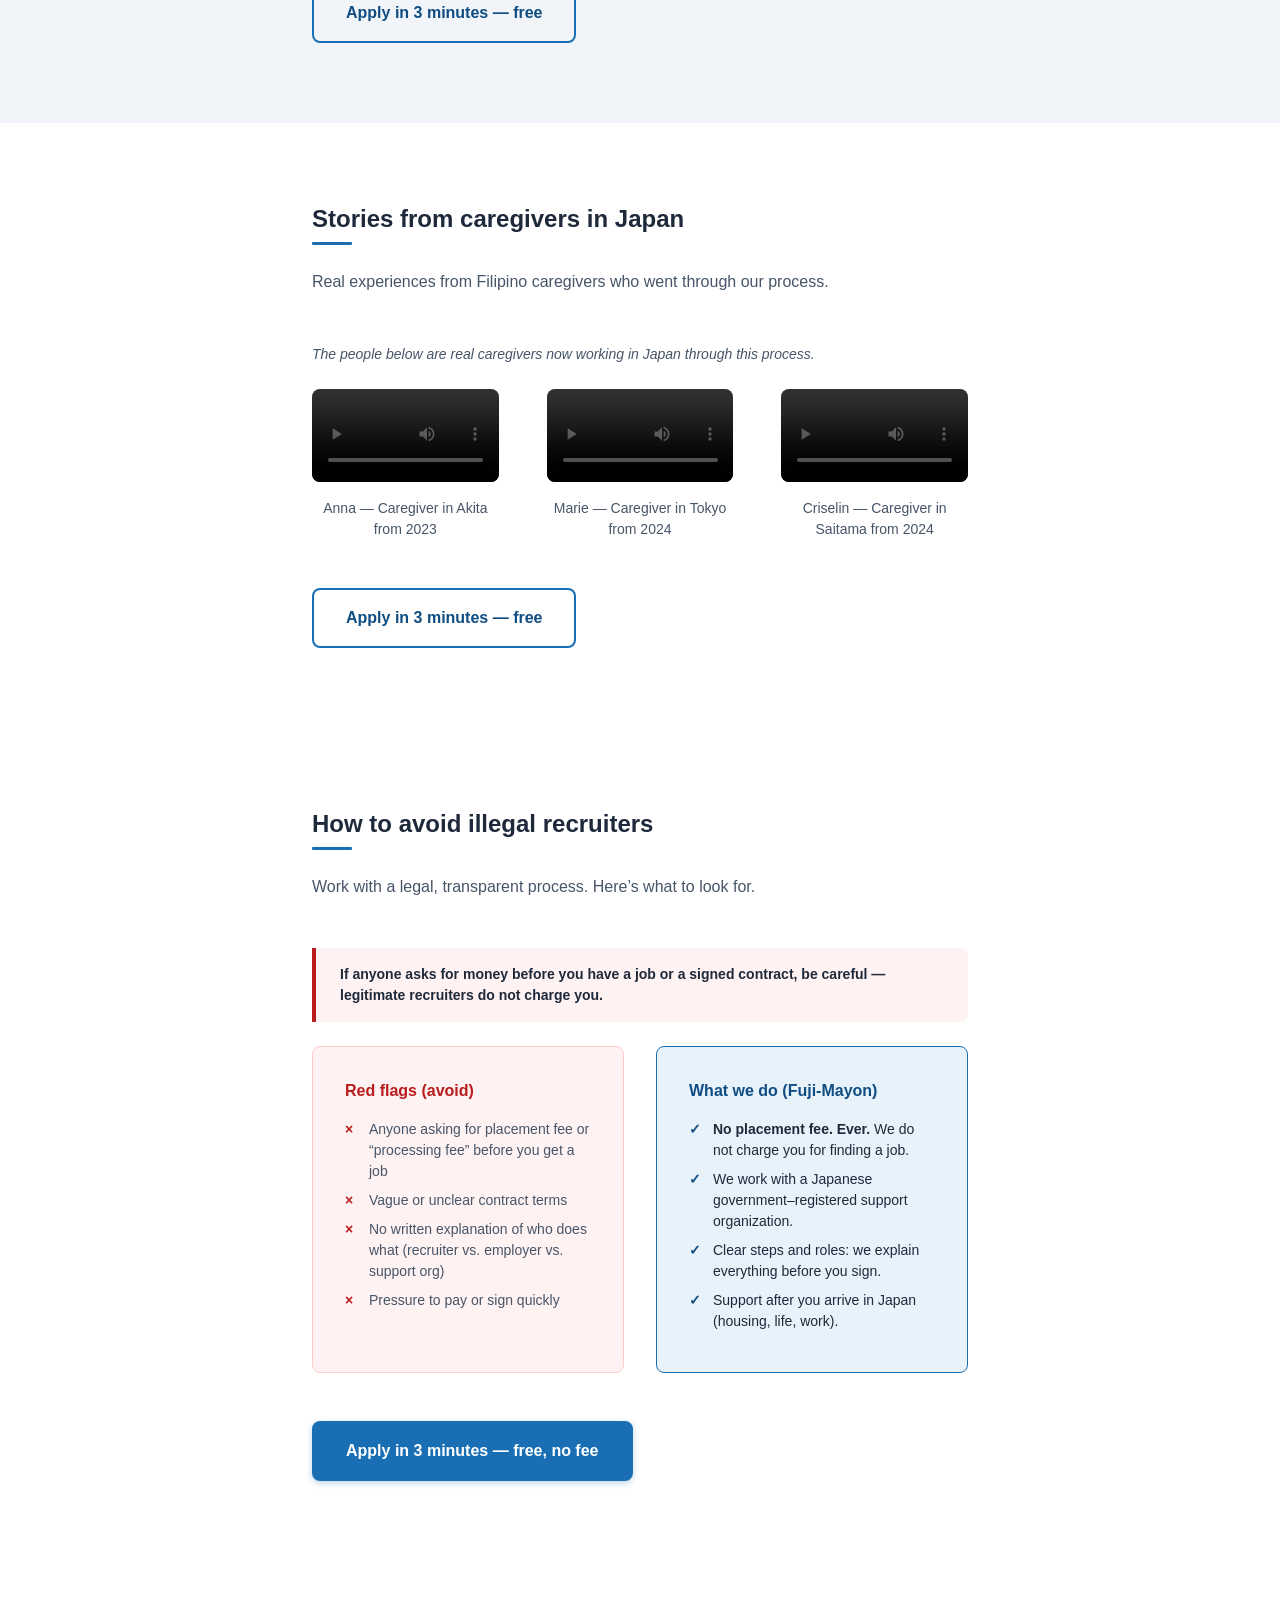
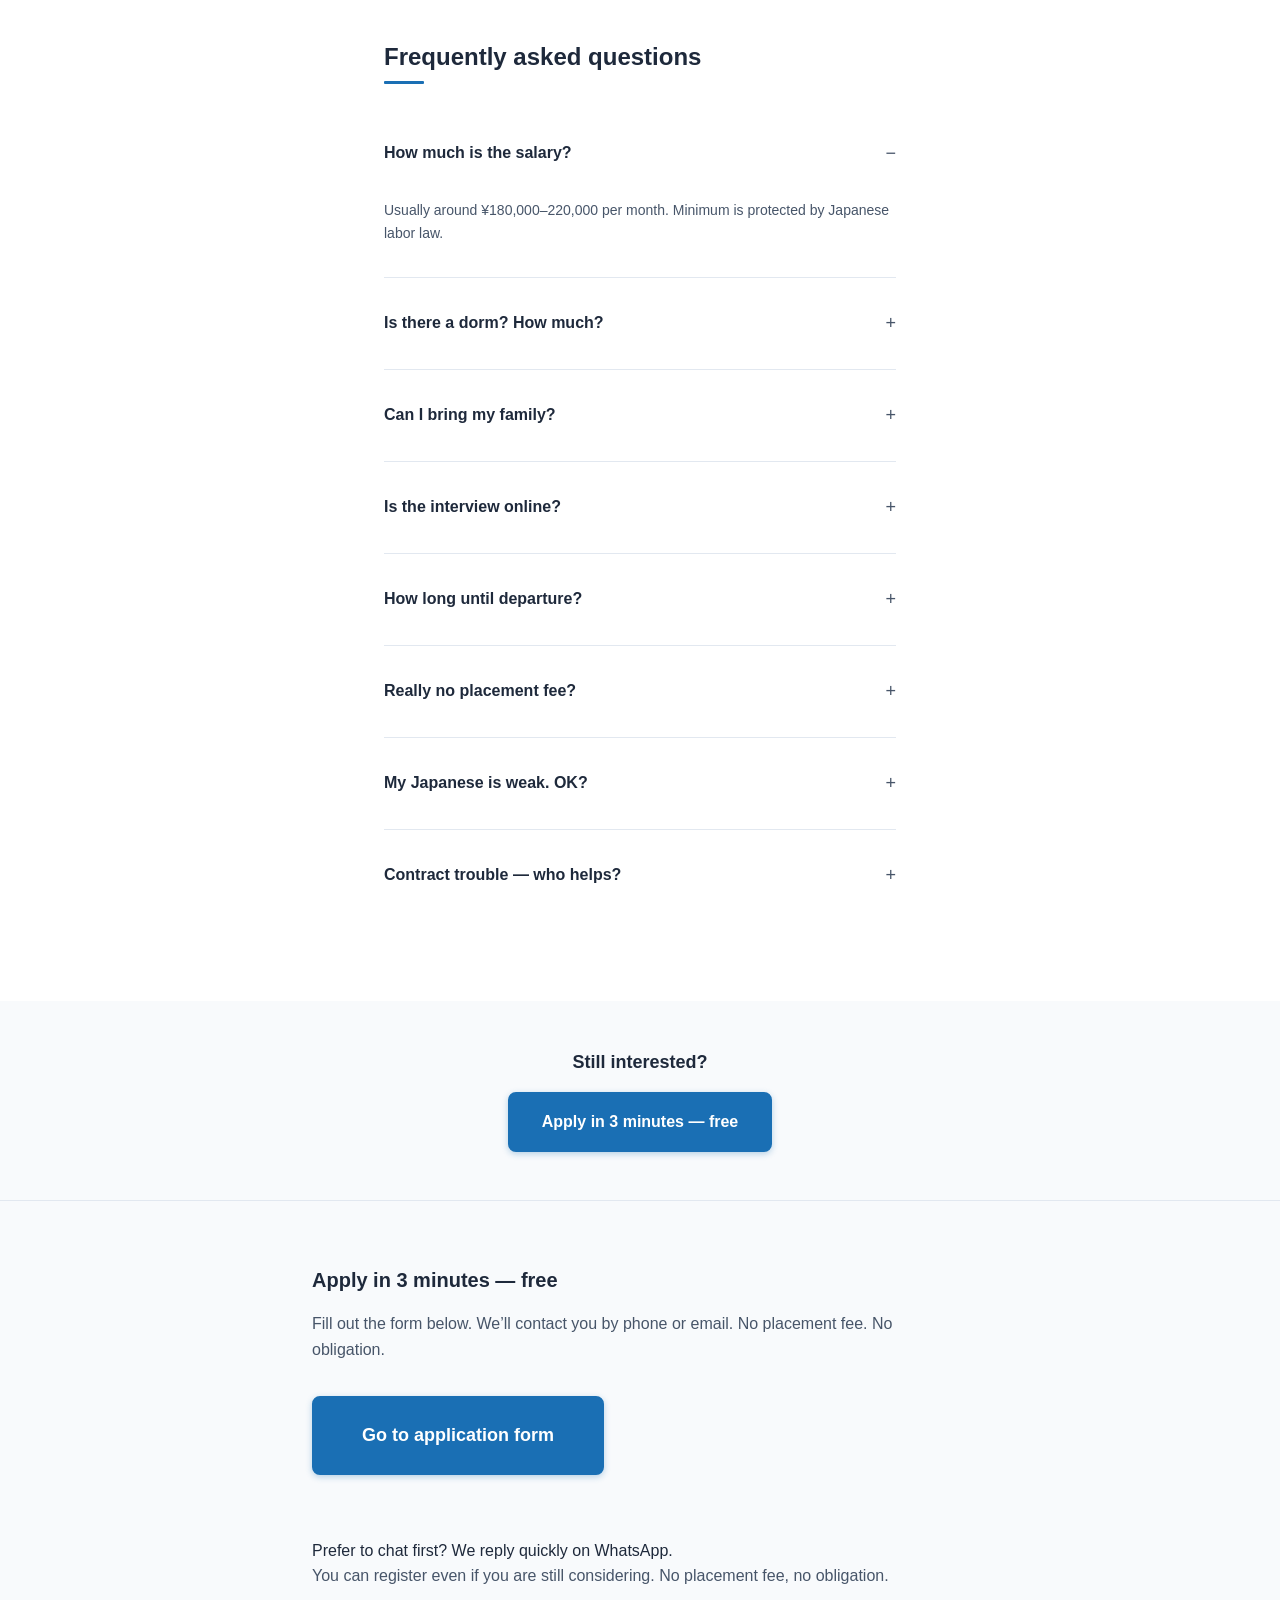
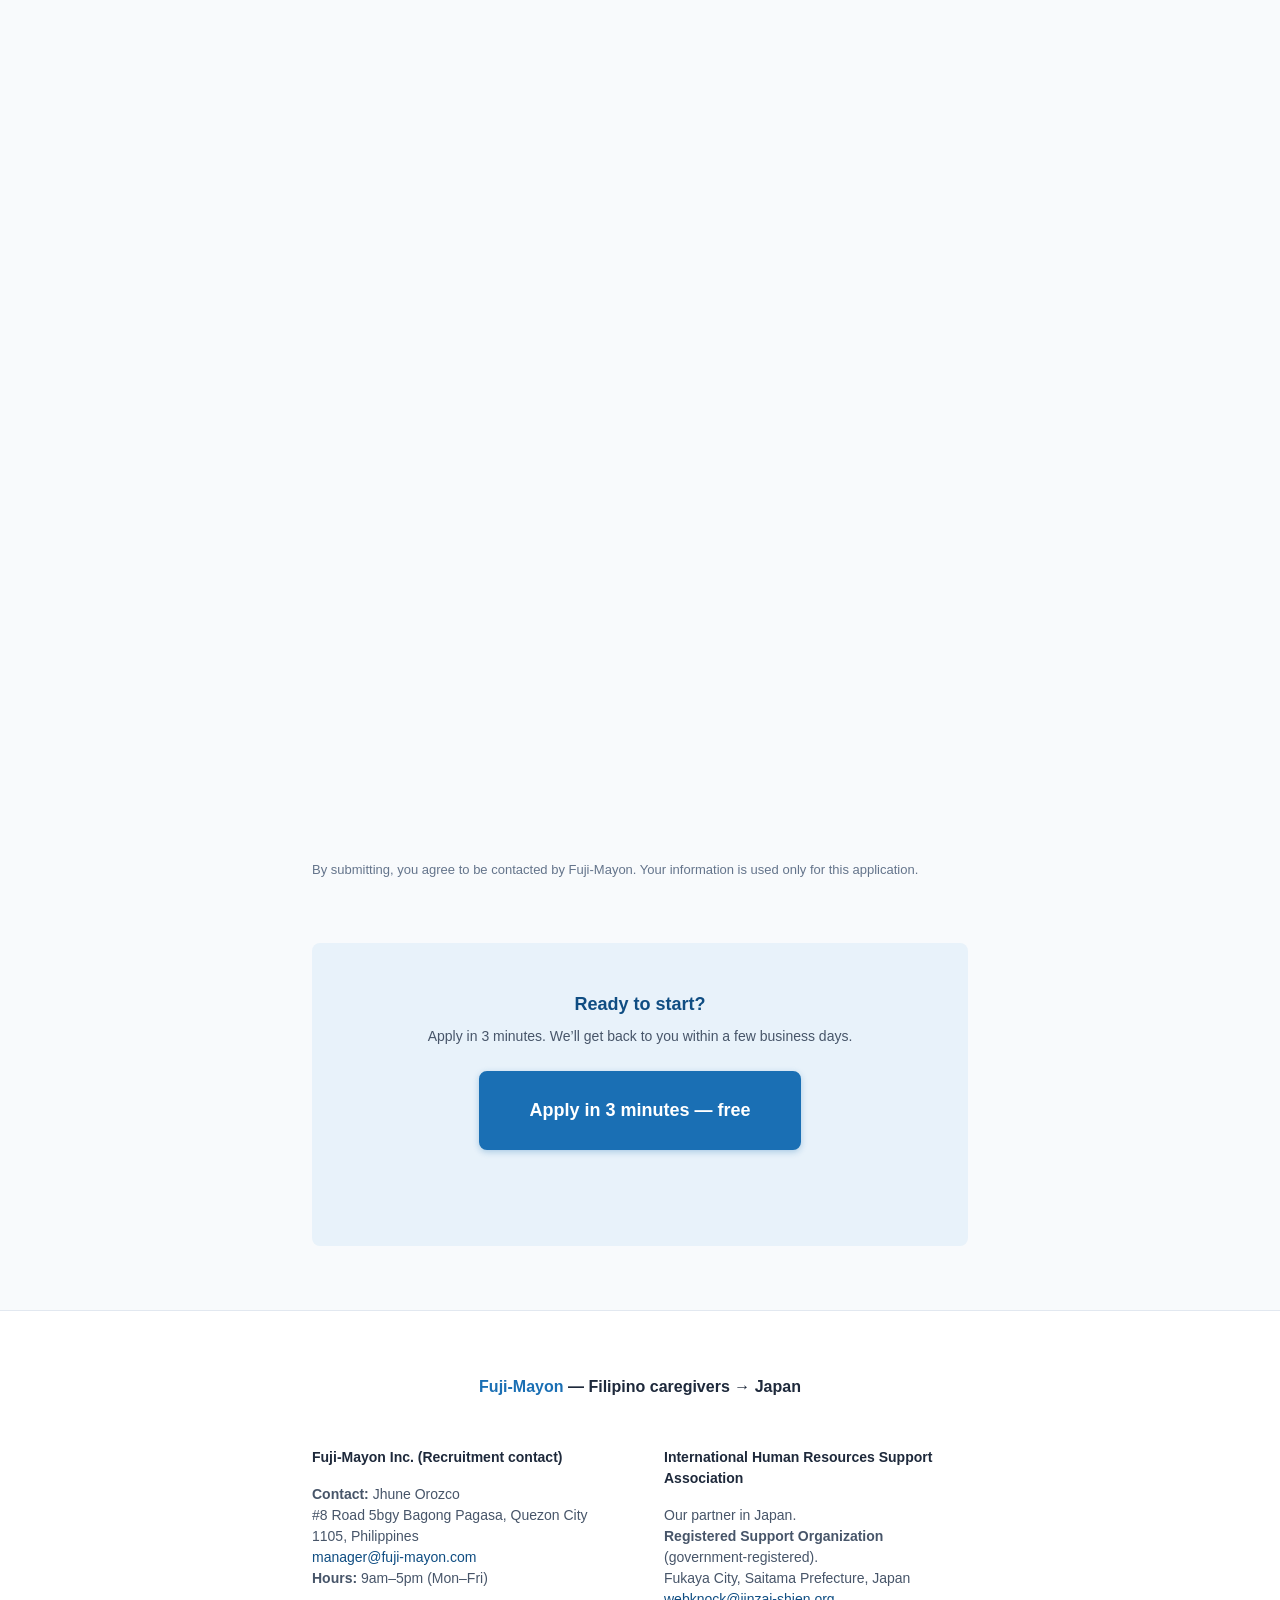
==== commit 605d5680: "Merge branch 'main' of github.com:shinjiito46-bike/fuji-mayon into add-cta-lead" ====
--- a/index.html
+++ b/index.html
@@ -5,7 +5,6 @@
   <meta name="viewport" content="width=device-width, initial-scale=1">
   <title>Work in Japan as a Caregiver | Safe, Legal, No Fee | Fuji-Mayon</title>
   <meta name="description" content="Fuji-Mayon helps Filipino caregivers work in Japan through a safe, legal process with a government-registered support organization. No placement fee. Free registration.">
-  <meta name="keywords" content="caregiver Japan, Filipino caregiver, work in Japan, Specified Skilled Worker, no placement fee, Fuji-Mayon, care worker Japan">
   <meta name="robots" content="index, follow">
   <link rel="canonical" href="https://fuji-mayon.com/">
   <!-- Open Graph -->
@@ -60,8 +59,11 @@
 <header class="header">
   <div class="container header__inner">
     <a href="#" class="logo">
-      <strong>Fuji-Mayon</strong>
-      <span>Filipino caregivers → Japan</span>
+      <img src="Fuji-Mayon_mark.jpg" alt="" width="40" height="40" class="logo__mark" loading="eager">
+      <span class="logo__text">
+        <strong>Fuji-Mayon</strong>
+        <span>Filipino caregivers → Japan</span>
+      </span>
     </a>
     <button type="button" class="nav-toggle" aria-label="Open menu" aria-expanded="false" aria-controls="main-nav">
       <span class="nav-toggle__bar"></span>
@@ -70,15 +72,11 @@
     </button>
     <nav id="main-nav" class="nav" aria-label="Main navigation">
       <ul class="nav__list" role="list">
-        <li><a href="#salary">Salary &amp; life</a></li>
-        <li><a href="#eligibility-check">Check eligibility</a></li>
-        <li><a href="#process">Process</a></li>
-        <li><a href="#support">Support</a></li>
-        <li><a href="#life-in-japan">Life in Japan</a></li>
+        <li><a href="#salary">Salary</a></li>
+        <li><a href="#process">Steps</a></li>
         <li><a href="#testimonials">Stories</a></li>
-        <li><a href="#anti-scam">Stay safe</a></li>
         <li><a href="#faq">FAQ</a></li>
-        <li><a href="#apply" class="nav__cta">Apply free</a></li>
+        <li><a href="#apply" class="nav__cta">Apply</a></li>
       </ul>
     </nav>
     <div class="lang">
@@ -86,7 +84,7 @@
         <img src="flag-en.png" alt="English" width="20" height="14" loading="lazy"> EN
       </button>
       <div class="lang__menu" role="menu">
-        <a href="index.html" role="menuitem">English</a>
+        <a href="index.html" role="menuitem" aria-current="page">English</a>
         <a href="ph.html" role="menuitem">Filipino</a>
         <a href="jp.html" role="menuitem">日本語</a>
       </div>
@@ -103,26 +101,30 @@
     <div class="hero__overlay"></div>
     <div class="container hero__content">
       <p class="hero__badge">For Filipino caregivers</p>
-      <h1 id="hero-heading" class="hero__title">Work in Japan as a caregiver. Safe, legal, no placement fee.</h1>
-      <p class="hero__lead">We partner with a Japanese government–registered support organization. From registration to life in Japan—we support you every step. No illegal fees. No hidden charges.</p>
+      <h1 id="hero-heading" class="hero__title">Work in Japan as a caregiver. Safe, legal,<br>no placement fee.</h1>
+      <p class="hero__lead">Work in Japan with higher salary, legal visa support, and a safe living environment.</p>
       <div class="hero__actions">
-        <a href="#apply" class="btn btn--primary btn--lg">Apply in 3 minutes — free</a>
-        <!-- Replace 631234567890 with your WhatsApp business number (country code + number, no + or spaces) -->
-        <a href="https://wa.me/631234567890?text=Hi%2C%20I'm%20interested%20in%20working%20as%20a%20caregiver%20in%20Japan%20through%20Fuji-Mayon." class="btn btn--wa btn--lg" target="_blank" rel="noopener noreferrer" aria-label="Chat on WhatsApp — we reply quickly">Chat on WhatsApp</a>
-        <a href="#salary" class="btn btn--secondary btn--lg">Check eligibility</a>
-      </div>
-      <p class="hero__hint">Questions first? <a href="https://wa.me/631234567890?text=Hi%2C%20I'm%20interested%20in%20working%20as%20a%20caregiver%20in%20Japan%20through%20Fuji-Mayon." target="_blank" rel="noopener noreferrer">Chat us on WhatsApp</a> — we reply quickly.</p>
+        <a href="#eligibility-check" class="btn btn--primary btn--lg">Check if you qualify to work in Japan</a>
+        <a href="#apply" class="btn btn--secondary btn--lg">Start free registration</a>
+      </div>
+      <div class="hero-trust-row" role="list" aria-label="Trust highlights">
+        <span class="hero-trust-row__item">✓ No placement fee</span>
+        <span class="hero-trust-row__item">✓ Legal employment in Japan</span>
+        <span class="hero-trust-row__item">✓ Registered support organization</span>
+      </div>
+      <p class="hero__who">Fuji-Mayon supports Filipino caregivers who want to work legally in Japan, together with a registered support organization.</p>
+      <p class="hero__hint">Questions? Fill out the form below — we’ll get back to you within a few business days.</p>
     </div>
   </section>
 
   <!-- 2. Trust -->
-  <section class="trust-badges" aria-label="Why trust us">
+  <section class="trust-badges section-bg-white" aria-label="Why trust us">
     <div class="container">
       <ul class="trust-badges__list" role="list">
-        <li><span class="trust-badges__icon" aria-hidden="true"></span> No placement fee</li>
-        <li><span class="trust-badges__icon" aria-hidden="true"></span> Legal process only</li>
-        <li><span class="trust-badges__icon" aria-hidden="true"></span> Registered support org</li>
-        <li><span class="trust-badges__icon" aria-hidden="true"></span> Support after arrival</li>
+        <li><span class="trust-badges__icon" aria-hidden="true"><svg width="20" height="20" viewBox="0 0 24 24" fill="none" stroke="currentColor" stroke-width="2" stroke-linecap="round" stroke-linejoin="round"><path d="M12 22s8-4 8-10V5l-8-3-8 3v7c0 6 8 10 8 10z"/></svg></span> Registered Japanese support organization</li>
+        <li><span class="trust-badges__icon" aria-hidden="true"><svg width="20" height="20" viewBox="0 0 24 24" fill="none" stroke="currentColor" stroke-width="2" stroke-linecap="round" stroke-linejoin="round"><path d="M14 2H6a2 2 0 0 0-2 2v16a2 2 0 0 0 2 2h12a2 2 0 0 0 2-2V8z"/><polyline points="14 2 14 8 20 8"/><line x1="16" y1="13" x2="8" y2="13"/><line x1="16" y1="17" x2="8" y2="17"/><polyline points="10 9 9 9 8 9"/></svg></span> Legal visa process support</li>
+        <li><span class="trust-badges__icon" aria-hidden="true"><svg width="20" height="20" viewBox="0 0 24 24" fill="none" stroke="currentColor" stroke-width="2" stroke-linecap="round" stroke-linejoin="round"><path d="M3 9l9-7 9 7v11a2 2 0 0 1-2 2H5a2 2 0 0 1-2-2z"/><polyline points="9 22 9 12 15 12 15 22"/></svg></span> Housing assistance in Japan</li>
+        <li><span class="trust-badges__icon" aria-hidden="true"><svg width="20" height="20" viewBox="0 0 24 24" fill="none" stroke="currentColor" stroke-width="2" stroke-linecap="round" stroke-linejoin="round"><path d="M20.84 4.61a5.5 5.5 0 0 0-7.78 0L12 5.67l-1.06-1.06a5.5 5.5 0 0 0-7.78 7.78l1.06 1.06L12 21.23l7.78-7.78 1.06-1.06a5.5 5.5 0 0 0 0-7.78z"/></svg></span> Japanese language training support</li>
       </ul>
     </div>
   </section>
@@ -139,32 +141,48 @@
   </section>
 
   <!-- 3. Salary -->
-  <section id="salary" class="section" aria-labelledby="salary-heading">
+  <section id="salary" class="section section-bg-gray" aria-labelledby="salary-heading">
     <div class="container">
       <h2 id="salary-heading" class="section__title">Salary and life in Japan</h2>
       <p class="section__lead">What you can expect. Numbers are approximate and protected by Japanese labor law.</p>
-      <div class="cards cards--2">
-        <article class="card">
-          <p class="card__label">Starting salary (approx.)</p>
-          <p class="card__value">¥180,000–220,000 / month</p>
-          <p class="card__note">Varies by facility and region.</p>
-        </article>
-        <article class="card">
-          <p class="card__label">Dorm cost (approx.)</p>
-          <p class="card__value">¥20,000–25,000 / month</p>
-          <p class="card__note">2DK shared by two. Some employers subsidize rent.</p>
-        </article>
-        <article class="card">
-          <p class="card__label">Time until departure</p>
-          <p class="card__value">About 2.5–4 months</p>
-          <p class="card__note">After interview OK. Depends on visa and preparation.</p>
-        </article>
-        <article class="card">
-          <p class="card__label">Interview</p>
-          <p class="card__value">Online (Zoom)</p>
-          <p class="card__note">From the Philippines. No travel needed.</p>
-        </article>
-      </div>
+      <figure class="salary-section__visual">
+        <img src="salary_section.png" alt="Salary and life in Japan — pay, housing, and take-home overview" width="720" height="400" loading="lazy">
+      </figure>
+      <div class="salary-infographic">
+        <div class="salary-infographic__item">
+          <span class="salary-infographic__icon" aria-hidden="true"><svg width="28" height="28" viewBox="0 0 24 24" fill="none" stroke="currentColor" stroke-width="1.8" stroke-linecap="round" stroke-linejoin="round"><line x1="12" y1="1" x2="12" y2="23"/><path d="M17 5H9.5a3.5 3.5 0 0 0 0 7h5a3.5 3.5 0 0 1 0 7H6.5"/></svg></span>
+          <div class="salary-infographic__content">
+            <p class="salary-infographic__label">Salary</p>
+            <p class="salary-infographic__value">¥180,000–220,000 <span class="salary-infographic__unit">/ month</span></p>
+            <p class="salary-infographic__note">Starting pay. Varies by facility and region.</p>
+          </div>
+        </div>
+        <div class="salary-infographic__item">
+          <span class="salary-infographic__icon" aria-hidden="true"><svg width="28" height="28" viewBox="0 0 24 24" fill="none" stroke="currentColor" stroke-width="1.8" stroke-linecap="round" stroke-linejoin="round"><path d="M3 9l9-7 9 7v11a2 2 0 0 1-2 2H5a2 2 0 0 1-2-2z"/><polyline points="9 22 9 12 15 12 15 22"/></svg></span>
+          <div class="salary-infographic__content">
+            <p class="salary-infographic__label">Housing cost</p>
+            <p class="salary-infographic__value">¥20,000–25,000 <span class="salary-infographic__unit">/ month</span></p>
+            <p class="salary-infographic__note">2DK shared by two. Some employers subsidize.</p>
+          </div>
+        </div>
+        <div class="salary-infographic__item">
+          <span class="salary-infographic__icon" aria-hidden="true"><svg width="28" height="28" viewBox="0 0 24 24" fill="none" stroke="currentColor" stroke-width="1.8" stroke-linecap="round" stroke-linejoin="round"><rect x="1" y="4" width="22" height="16" rx="2" ry="2"/><line x1="1" y1="10" x2="23" y2="10"/></svg></span>
+          <div class="salary-infographic__content">
+            <p class="salary-infographic__label">Estimated take-home</p>
+            <p class="salary-infographic__value">¥155,000–195,000 <span class="salary-infographic__unit">/ month</span></p>
+            <p class="salary-infographic__note">After housing. Before tax/insurance; actual may vary.</p>
+          </div>
+        </div>
+      </div>
+      <div class="salary-extra">
+        <p><strong>Time until departure:</strong> About 2.5–4 months after interview OK.</p>
+        <p><strong>Interview:</strong> Online (Zoom) from the Philippines.</p>
+      </div>
+      <div class="salary-comparison">
+        <p class="salary-comparison__row"><strong>Typical caregiver salary in the Philippines</strong><br>₱15,000–20,000 / month</p>
+        <p class="salary-comparison__row"><strong>Typical caregiver salary in Japan</strong><br>¥180,000–220,000 / month</p>
+      </div>
+      <p class="section__note">Caregiver salaries in Japan are typically 2.5–4 times higher than in the Philippines.</p>
       <ul class="benefits-list" role="list">
         <li>Same legal protection as Japanese workers (hours, overtime, leave)</li>
         <li>Social and health insurance</li>
@@ -177,11 +195,41 @@
     </div>
   </section>
 
+  <!-- 3b. Workplace (photo) -->
+  <section id="workplace" class="section section-bg-white photo-section" aria-labelledby="workplace-heading">
+    <div class="container">
+      <h2 id="workplace-heading" class="section__title">Workplace</h2>
+      <p class="section__lead">A real Japanese care facility where our caregivers work.</p>
+      <div class="photo-grid photo-grid--single">
+        <figure class="photo-grid__item">
+          <img src="office_01.png" alt="Japanese care facility interior" width="800" height="533" loading="lazy">
+          <figcaption>Care facility environment — clean, organized, with clear roles and support.</figcaption>
+        </figure>
+      </div>
+    </div>
+  </section>
+
+  <!-- 3c. Basic Requirements -->
+  <section class="section section-bg-gray" aria-labelledby="basic-requirements-heading">
+    <div class="container">
+      <h2 id="basic-requirements-heading" class="section__title">Basic Requirements</h2>
+      <ul class="benefits-list" role="list">
+        <li>Caregiving experience preferred</li>
+        <li>Basic English communication</li>
+        <li>Willingness to study Japanese</li>
+        <li>Eligible for Japanese work visa</li>
+      </ul>
+    </div>
+  </section>
+
   <!-- 4. Eligibility check -->
   <section id="eligibility-check" class="section section--alt" aria-labelledby="eligibility-check-heading">
     <div class="container">
       <h2 id="eligibility-check-heading" class="section__title">Quick eligibility check</h2>
       <p class="section__lead">Do you meet the basics? Tick what applies. If you’re not sure about N4, we can still advise you.</p>
+      <figure class="eligibility-section__visual">
+        <img src="eligibility_section.png" alt="Quick eligibility check — requirements for caregiver applicants" width="640" height="360" loading="lazy">
+      </figure>
       <ul class="eligibility-checklist" role="list">
         <li><span class="eligibility-checklist__box" aria-hidden="true">□</span> Filipino citizen</li>
         <li><span class="eligibility-checklist__box" aria-hidden="true">□</span> NC II (Caregiving)</li>
@@ -197,13 +245,20 @@
   </section>
 
   <!-- 5. Application process -->
-  <section id="process" class="section section--alt" aria-labelledby="process-heading">
+  <section id="process" class="section section-bg-blue" aria-labelledby="process-heading">
     <div class="container">
       <h2 id="process-heading" class="section__title">Application process</h2>
       <p class="section__lead">Eight steps. We tell you who is responsible at each stage.</p>
+      <figure class="process-section__visual">
+        <img src="process_section.png" alt="Application process — eight steps from registration to work start in Japan" width="720" height="400" loading="lazy">
+      </figure>
+      <div class="process-applicant-note" role="note">
+        <p><strong>Your part:</strong> register, submit documents, attend the online interview, and continue Japanese study as needed.</p>
+      </div>
       <div class="phases">
         <div class="phase">
           <span class="phase__tag">Phase 1 — Philippines</span>
+          <span class="phase__icon" aria-hidden="true"><svg width="32" height="32" viewBox="0 0 24 24" fill="none" stroke="currentColor" stroke-width="1.8" stroke-linecap="round" stroke-linejoin="round"><path d="M14 2H6a2 2 0 0 0-2 2v16a2 2 0 0 0 2 2h12a2 2 0 0 0 2-2V8z"/><polyline points="14 2 14 8 20 8"/><line x1="16" y1="13" x2="8" y2="13"/><line x1="16" y1="17" x2="8" y2="17"/><line x1="10" y1="9" x2="8" y2="9"/></svg></span>
           <h3 class="phase__title">Register and prepare</h3>
           <ol class="phase__steps">
             <li><strong>Step 1 [Fuji-Mayon]</strong> Free online registration.</li>
@@ -213,6 +268,7 @@
         </div>
         <div class="phase">
           <span class="phase__tag">Phase 2 — Job &amp; visa</span>
+          <span class="phase__icon" aria-hidden="true"><svg width="32" height="32" viewBox="0 0 24 24" fill="none" stroke="currentColor" stroke-width="1.8" stroke-linecap="round" stroke-linejoin="round"><path d="M17 21v-2a4 4 0 0 0-4-4H5a4 4 0 0 0-4 4v2"/><circle cx="9" cy="7" r="4"/><path d="M23 21v-2a4 4 0 0 0-3-3.87"/><path d="M16 3.13a4 4 0 0 1 0 7.75"/></svg></span>
           <h3 class="phase__title">Interview and visa</h3>
           <ol class="phase__steps">
             <li><strong>Step 4 [Fuji-Mayon + Employer]</strong> Online interview (Zoom) with a care facility.</li>
@@ -222,6 +278,7 @@
         </div>
         <div class="phase">
           <span class="phase__tag">Phase 3 — Japan</span>
+          <span class="phase__icon" aria-hidden="true"><svg width="32" height="32" viewBox="0 0 24 24" fill="none" stroke="currentColor" stroke-width="1.8" stroke-linecap="round" stroke-linejoin="round"><rect x="2" y="7" width="20" height="14" rx="2" ry="2"/><path d="M16 21V5a2 2 0 0 0-2-2h-4a2 2 0 0 0-2 2v16"/></svg></span>
           <h3 class="phase__title">Arrival and work start</h3>
           <ol class="phase__steps">
             <li><strong>Step 7 [Association + Employer]</strong> Airport pick-up if needed, housing, city hall procedures.</li>
@@ -253,7 +310,7 @@
   </section>
 
   <!-- 6. Support before/after arrival -->
-  <section id="support" class="section" aria-labelledby="support-heading">
+  <section id="support" class="section section-bg-gray" aria-labelledby="support-heading">
     <div class="container">
       <h2 id="support-heading" class="section__title">Support before and after arrival</h2>
       <p class="section__lead">We and our partners support you from registration until you are settled in Japan.</p>
@@ -280,19 +337,39 @@
     </div>
   </section>
 
-  <!-- 7. Life in Japan photos -->
-  <section id="life-in-japan" class="section section--alt life-japan" aria-labelledby="life-in-japan-heading">
+  <!-- 6b. Accommodation (photo) -->
+  <section id="accommodation" class="section section-bg-white photo-section" aria-labelledby="accommodation-heading">
+    <div class="container">
+      <h2 id="accommodation-heading" class="section__title">Accommodation</h2>
+      <p class="section__lead">Where caregivers live in Japan.</p>
+      <div class="photo-grid">
+        <figure class="photo-grid__item">
+          <img src="room_01.png" alt="Caregiver accommodation in Japan" width="600" height="400" loading="lazy">
+          <figcaption>Typical caregiver housing — safe, clean, with support from the employer.</figcaption>
+        </figure>
+        <figure class="photo-grid__item">
+          <img src="room_02.png" alt="Caregiver room or shared space in Japan" width="600" height="400" loading="lazy">
+          <figcaption>Living space — often 2DK shared by two, with good access to transport.</figcaption>
+        </figure>
+      </div>
+    </div>
+  </section>
+
+  <!-- 7. Life in Japan -->
+  <section id="life-in-japan" class="section section-bg-gray life-japan" aria-labelledby="life-in-japan-heading">
     <div class="container">
       <h2 id="life-in-japan-heading" class="section__title">Life in Japan</h2>
       <p class="section__lead">Safe environment, quality facilities, and support every step of the way.</p>
-      <div class="life-japan__grid">
-        <figure class="life-japan__item">
-          <img src="Top_image2.png" alt="Care facility and caregivers in Japan" width="600" height="400" loading="lazy">
-          <figcaption>Care facility in Japan</figcaption>
-        </figure>
-        <figure class="life-japan__item">
-          <img src="Top_image2.png" alt="Work and life as a caregiver in Japan" width="600" height="400" loading="lazy">
-          <figcaption>Work and life in Japan</figcaption>
+      <div class="photo-grid">
+        <figure class="photo-grid__item">
+          <img src="japan_01.png" alt="Daily life in Japan" width="600" height="400" loading="lazy">
+          <figcaption>Daily life and safe living conditions<br>
+in Japan.</figcaption>
+        </figure>
+        <figure class="photo-grid__item">
+          <img src="japan_02.png" alt="Life and work in Japan" width="600" height="400" loading="lazy">
+          <figcaption>Work, housing, and support from the<br>
+Association.</figcaption>
         </figure>
       </div>
       <p class="section__cta">
@@ -302,27 +379,30 @@
   </section>
 
   <!-- 8. Testimonials -->
-  <section id="testimonials" class="section section--alt testimonials" aria-labelledby="testimonials-heading">
+  <section id="testimonials" class="section section-bg-white testimonials" aria-labelledby="testimonials-heading">
     <div class="container">
       <h2 id="testimonials-heading" class="section__title">Stories from caregivers in Japan</h2>
       <p class="section__lead">Real experiences from Filipino caregivers who went through our process.</p>
-      <div class="testimonials__grid">
-        <article class="testimonial-card">
-          <div class="testimonial-card__img">
-            <img src="Top_image2.png" alt="Caregiver in Japan" width="200" height="200" loading="lazy">
-          </div>
-          <blockquote class="testimonial-card__quote">“I arrived safely and could start at the facility right away. From before leaving the Philippines until my first day in Japan, they supported me step by step—I didn’t feel so anxious.”</blockquote>
-          <p class="testimonial-card__name">Maria S.</p>
-          <p class="testimonial-card__meta">Caregiver, Saitama</p>
-        </article>
-        <article class="testimonial-card">
-          <div class="testimonial-card__img">
-            <img src="Top_image2.png" alt="Caregiver in Japan" width="200" height="200" loading="lazy">
-          </div>
-          <blockquote class="testimonial-card__quote">“There were no illegal fees at all, and they explained each step clearly. Knowing I have someone to contact anytime gives me great peace of mind.”</blockquote>
-          <p class="testimonial-card__name">Josephine R.</p>
-          <p class="testimonial-card__meta">Caregiver, Tokyo</p>
-        </article>
+      <p class="testimonials__intro">The people below are real caregivers now working in Japan through this process.</p>
+      <div class="testimonials__videos" aria-label="Portrait caregiver videos">
+        <figure class="testimonials__video-card">
+          <video class="testimonials__video" src="anna.mp4" controls preload="metadata" playsinline aria-label="Anna, caregiver in Japan">
+            Your browser does not support the video tag.
+          </video>
+          <figcaption class="testimonials__video-caption">Anna — Caregiver in Akita from 2023</figcaption>
+        </figure>
+        <figure class="testimonials__video-card">
+          <video class="testimonials__video" src="maly.mp4" controls preload="metadata" playsinline aria-label="Marie, caregiver in Japan">
+            Your browser does not support the video tag.
+          </video>
+          <figcaption class="testimonials__video-caption">Marie — Caregiver in Tokyo from 2024</figcaption>
+        </figure>
+        <figure class="testimonials__video-card">
+          <video class="testimonials__video" src="panas.mp4" controls preload="metadata" playsinline aria-label="Criselin, caregiver in Japan">
+            Your browser does not support the video tag.
+          </video>
+          <figcaption class="testimonials__video-caption">Criselin — Caregiver in Saitama from 2024</figcaption>
+        </figure>
       </div>
       <p class="section__cta">
         <a href="#apply" class="btn btn--outline">Apply in 3 minutes — free</a>
@@ -335,6 +415,7 @@
     <div class="container">
       <h2 id="anti-scam-heading" class="section__title">How to avoid illegal recruiters</h2>
       <p class="section__lead">Work with a legal, transparent process. Here’s what to look for.</p>
+      <p class="anti-scam__warn-line">If anyone asks for money before you have a job or a signed contract, be careful — legitimate recruiters do not charge you.</p>
       <div class="anti-scam__content">
         <div class="anti-scam__box anti-scam__box--warn">
           <h3>Red flags (avoid)</h3>
@@ -418,15 +499,23 @@
     </div>
   </section>
 
+  <!-- FAQ CTA -->
+  <section class="faq-cta" aria-label="Apply after FAQ">
+    <div class="container container--narrow">
+      <p class="faq-cta__title">Still interested?</p>
+      <p class="faq-cta__actions">
+        <a href="#apply" class="btn btn--primary">Apply in 3 minutes — free</a>
+      </p>
+    </div>
+  </section>
+
   <!-- 11. Final CTA -->
   <section id="apply" class="cta-section" aria-labelledby="apply-heading">
     <div class="container">
       <h2 id="apply-heading" class="cta-section__title">Apply in 3 minutes — free</h2>
-      <p class="cta-section__lead">Fill out the form below. We’ll contact you by WhatsApp, phone, or email. No placement fee. No obligation.</p>
+      <p class="cta-section__lead">Fill out the form below. We’ll contact you by phone or email. No placement fee. No obligation.</p>
       <div class="cta-section__choices">
         <a href="#form" class="btn btn--primary btn--lg">Go to application form</a>
-        <span class="cta-section__choices-or">or</span>
-        <a href="https://wa.me/631234567890?text=Hi%2C%20I'm%20interested%20in%20working%20as%20a%20caregiver%20in%20Japan%20through%20Fuji-Mayon." class="btn btn--wa btn--lg" target="_blank" rel="noopener noreferrer" aria-label="Chat on WhatsApp">Message us on WhatsApp</a>
       </div>
       <p class="cta-section__wa-hint">Prefer to chat first? We reply quickly on WhatsApp.</p>
       <p class="cta-section__lead">You can register even if you are still considering. No placement fee, no obligation.</p>
@@ -449,27 +538,28 @@
   </section>
 </main>
 
-<!-- WhatsApp floating CTA: visible on all pages, mobile-friendly -->
-<a href="https://wa.me/631234567890?text=Hi%2C%20I'm%20interested%20in%20working%20as%20a%20caregiver%20in%20Japan%20through%20Fuji-Mayon." class="wa-float" target="_blank" rel="noopener noreferrer" aria-label="Chat on WhatsApp">
-  <span class="wa-float__icon" aria-hidden="true"></span>
-</a>
-
 <footer class="footer">
-  <div class="container footer__grid">
-    <div class="footer__block">
-      <h4 class="footer__title">Fuji-Mayon Inc. (Recruitment contact)</h4>
-      <p><strong>Contact:</strong> Jhune Orozco<br>
-      #8 Road 5bgy Bagong Pagasa, Quezon City 1105, Philippines<br>
-      <a href="mailto:manager@fuji-mayon.com">manager@fuji-mayon.com</a><br>
-      <strong>Hours:</strong> 9am–5pm (Mon–Fri)</p>
-    </div>
-    <div class="footer__block">
-      <h4 class="footer__title">International Human Resource Support Association</h4>
-      <p>Our partner in Japan. <strong>Registered Support Organization</strong> (government-registered).<br>
-      Fukaya City, Saitama Prefecture, Japan</p>
-    </div>
+  <div class="container">
+    <p class="footer__brand"><a href="#">Fuji-Mayon</a> — Filipino caregivers → Japan</p>
+    <div class="footer__grid">
+      <div class="footer__block">
+        <h4 class="footer__title">Fuji-Mayon Inc. (Recruitment contact)</h4>
+        <p><strong>Contact:</strong> Jhune Orozco<br>
+        #8 Road 5bgy Bagong Pagasa, Quezon City 1105, Philippines<br>
+        <a href="mailto:manager@fuji-mayon.com">manager@fuji-mayon.com</a><br>
+        <strong>Hours:</strong> 9am–5pm (Mon–Fri)</p>
+      </div>
+      <div class="footer__block">
+        <h4 class="footer__title">International Human Resources Support Association</h4>
+        <p>Our partner in Japan.<br><strong>Registered Support Organization</strong> (government-registered).<br>
+        Fukaya City, Saitama Prefecture, Japan<br>
+        <a href="mailto:webknock@jinzai-shien.org">webknock@jinzai-shien.org</a></p>
+      </div>
+    </div>
+    <p class="footer__note">This site provides information and accepts applications so Filipino caregivers can work in Japan through safe, legal procedures. No placement fee.</p>
+    <p style="text-align: center; margin-top: 1em;"><img src="Fuji-Mayon_mark.jpg" alt="" width="40" height="40" class="footer__mark" loading="lazy"></p>
+    <p class="footer__copy" style="text-align: center; margin-top: 1em;">© 2025 Fuji-Mayon Inc.</p>
   </div>
-  <p class="footer__note">This site provides information and accepts applications so Filipino caregivers can work in Japan through safe, legal procedures. No placement fee.</p>
 </footer>
 
 <script>
--- a/style.css
+++ b/style.css
@@ -112,10 +112,23 @@
 }
 
 .logo {
+  display: flex;
+  flex-direction: row;
+  align-items: center;
+  gap: var(--space-xs);
   font-size: var(--text-lg);
   font-weight: 700;
   color: var(--color-primary-dark);
   line-height: var(--line-tight);
+}
+
+.logo__mark {
+  flex-shrink: 0;
+}
+
+.logo__text {
+  display: flex;
+  flex-direction: column;
 }
 
 .logo span {
@@ -174,19 +187,38 @@
   gap: var(--space-xs);
 }
 
-.nav a {
+/* Mobile: full-text links only; hide icons and desktop-only elements */
+.nav__icon,
+.nav__label--short,
+.nav__helper {
+  display: none;
+}
+
+.nav__label--full {
+  display: inline;
+}
+
+.nav a,
+.nav__link {
   display: block;
   padding: var(--space-sm);
   font-size: var(--text-base);
   font-weight: 500;
   color: var(--color-text);
-}
-
-.nav a:hover {
+  text-decoration: none;
+}
+
+.nav a:hover,
+.nav__link:hover {
   color: var(--color-primary-dark);
   text-decoration: none;
   background: var(--color-bg);
   border-radius: var(--radius);
+}
+
+.nav__link:focus-visible {
+  outline: 2px solid var(--color-primary);
+  outline-offset: 2px;
 }
 
 .nav__cta {
@@ -251,6 +283,11 @@
   text-decoration: none;
 }
 
+.lang__menu a[aria-current="page"] {
+  font-weight: 600;
+  color: var(--color-primary-dark);
+}
+
 /* --- ヒーロー --- */
 .hero {
   position: relative;
@@ -334,6 +371,41 @@
   text-decoration: none;
 }
 
+.hero-trust-row {
+  display: flex;
+  flex-direction: column;
+  gap: var(--space-xs);
+  margin-top: var(--space-md);
+  font-size: var(--text-xs);
+  color: rgba(255, 255, 255, 0.9);
+  line-height: var(--line-normal);
+}
+
+.hero-trust-row__item {
+  display: inline-flex;
+  align-items: center;
+  gap: 0.25rem;
+}
+
+.hero__who {
+  margin-top: var(--space-sm);
+  font-size: var(--text-sm);
+  color: rgba(255, 255, 255, 0.92);
+  line-height: var(--line-normal);
+  max-width: 36rem;
+  margin-left: auto;
+  margin-right: auto;
+}
+
+@media (min-width: 640px) {
+  .hero-trust-row {
+    flex-direction: row;
+    flex-wrap: wrap;
+    justify-content: center;
+    gap: var(--space-sm);
+  }
+}
+
 /* --- ボタン --- */
 .btn {
   display: inline-flex;
@@ -358,12 +430,14 @@
   background: var(--color-primary);
   color: var(--color-white);
   border-color: var(--color-primary);
+  box-shadow: 0 2px 6px rgba(26, 111, 180, 0.3);
 }
 
 .btn--primary:hover {
   background: var(--color-primary-dark);
   border-color: var(--color-primary-dark);
   color: var(--color-white);
+  box-shadow: 0 4px 10px rgba(15, 77, 130, 0.35);
 }
 
 .btn--secondary {
@@ -387,20 +461,6 @@
 .btn--outline:hover {
   background: var(--color-primary-bg);
   color: var(--color-primary-dark);
-}
-
-/* WhatsApp brand CTA (hero secondary) */
-.btn--wa {
-  background: #25D366;
-  color: var(--color-white);
-  border-color: #25D366;
-}
-
-.btn--wa:hover {
-  background: #20bd5a;
-  border-color: #20bd5a;
-  color: var(--color-white);
-  text-decoration: none;
 }
 
 .btn--lg {
@@ -473,11 +533,18 @@
 }
 
 .trust-badges__icon {
-  display: inline-block;
-  width: 6px;
-  height: 6px;
-  border-radius: 50%;
-  background: var(--color-primary);
+  display: inline-flex;
+  align-items: center;
+  justify-content: center;
+  width: 20px;
+  height: 20px;
+  flex-shrink: 0;
+  color: var(--color-primary);
+}
+
+.trust-badges__icon svg {
+  width: 20px;
+  height: 20px;
 }
 
 /* --- No Placement Fee ハイライトボックス --- */
@@ -544,6 +611,52 @@
   background: var(--color-white);
 }
 
+/* --- Photo sections (Workplace, Accommodation, Life in Japan) --- */
+.photo-grid {
+  display: grid;
+  grid-template-columns: 1fr;
+  gap: var(--space-lg);
+  margin-bottom: 0;
+}
+
+.photo-grid__item {
+  margin: 0;
+  border-radius: var(--radius);
+  overflow: hidden;
+  border: 1px solid var(--color-border);
+  display: flex;
+  flex-direction: column;
+}
+
+.photo-grid__item img {
+  width: 100%;
+  height: auto;
+  aspect-ratio: 3 / 2;
+  object-fit: cover;
+  display: block;
+}
+
+.photo-grid__item figcaption {
+  padding: var(--space-sm);
+  font-size: var(--text-sm);
+  color: var(--color-text-muted);
+  background: var(--color-white);
+  min-height: 4.25em;
+}
+
+@media (min-width: 640px) {
+  .photo-grid {
+    grid-template-columns: repeat(2, 1fr);
+  }
+
+  .photo-grid--single {
+    grid-template-columns: 1fr;
+    max-width: 48rem;
+    margin-left: auto;
+    margin-right: auto;
+  }
+}
+
 /* --- Bottom CTA（フォーム下） --- */
 .bottom-cta {
   margin-top: var(--space-2xl);
@@ -564,49 +677,6 @@
   font-size: var(--text-sm);
   color: var(--color-text-muted);
   margin-bottom: var(--space-md);
-}
-
-/* --- WhatsApp floating CTA (bottom right, all pages, mobile-friendly) --- */
-.wa-float {
-  position: fixed;
-  bottom: calc(var(--space-lg) + env(safe-area-inset-bottom, 0px));
-  right: calc(var(--space-lg) + env(safe-area-inset-right, 0px));
-  z-index: 90;
-  display: flex;
-  align-items: center;
-  justify-content: center;
-  min-width: 56px;
-  min-height: 56px;
-  width: 56px;
-  height: 56px;
-  padding: 0;
-  background: #25D366;
-  color: var(--color-white);
-  border-radius: 50%;
-  box-shadow: 0 4px 14px rgba(0, 0, 0, 0.2);
-  text-decoration: none;
-  transition: transform 0.2s, box-shadow 0.2s;
-}
-
-.wa-float:hover {
-  transform: scale(1.05);
-  box-shadow: 0 6px 20px rgba(0, 0, 0, 0.25);
-  color: var(--color-white);
-  text-decoration: none;
-}
-
-.wa-float:focus-visible {
-  outline: 2px solid #25D366;
-  outline-offset: 3px;
-}
-
-.wa-float__icon {
-  font-size: 0;
-  line-height: 0;
-  width: 32px;
-  height: 32px;
-  background: url("data:image/svg+xml,%3Csvg xmlns='http://www.w3.org/2000/svg' viewBox='0 0 24 24' fill='white'%3E%3Cpath d='M17.472 14.382c-.297-.149-1.758-.867-2.03-.967-.273-.099-.471-.148-.67.15-.197.297-.767.966-.94 1.164-.173.199-.347.223-.644.075-.297-.15-1.255-.463-2.39-1.475-.883-.788-1.48-1.761-1.653-2.059-.173-.297-.018-.458.13-.606.134-.133.298-.347.446-.52.149-.174.198-.298.298-.497.099-.198.05-.371-.025-.52-.075-.149-.669-1.612-.916-2.207-.242-.579-.487-.5-.669-.51-.173-.008-.371-.01-.57-.01-.198 0-.52.074-.792.372-.272.297-1.04 1.016-1.04 2.479 0 1.462 1.065 2.875 1.213 3.074.149.198 2.096 3.2 5.077 4.487.709.306 1.262.489 1.694.625.712.227 1.36.195 1.871.118.571-.085 1.758-.719 2.006-1.413.248-.694.248-1.289.173-1.413-.074-.124-.272-.198-.57-.347m-5.421 7.403h-.004a9.87 9.87 0 01-5.031-1.378l-.361-.214-3.741.982.998-3.648-.235-.374a9.86 9.86 0 01-1.51-5.26c.001-5.45 4.436-9.884 9.888-9.884 2.64 0 5.122 1.03 6.988 2.898a9.825 9.825 0 012.893 6.994c-.003 5.45-4.437 9.884-9.885 9.884m8.413-18.297A11.815 11.815 0 0012.05 0C5.495 0 .16 5.335.157 11.892c0 2.096.547 4.142 1.588 5.945L.057 24l6.305-1.654a11.882 11.882 0 005.683 1.448h.005c6.554 0 11.89-5.335 11.893-11.893a11.821 11.821 0 00-3.48-8.413z'/%3E%3C/svg%3E") no-repeat center;
-  background-size: 28px 28px;
 }
 
 /* --- 信頼インジケーター（旧・参照用に残す） --- */
@@ -682,12 +752,53 @@
   background: var(--color-bg-alt);
 }
 
+/* Section background rhythm: white → light gray → white → light blue */
+.section-bg-white {
+  background: var(--color-white);
+}
+.section-bg-gray {
+  background: var(--color-bg-alt);
+}
+.section-bg-blue {
+  background: var(--color-primary-bg);
+}
+
+/* Video section: responsive 16:9 embed */
+.video-section__wrapper {
+  position: relative;
+  width: 100%;
+  padding-bottom: 56.25%; /* 16:9 */
+  margin: var(--space-lg) 0;
+  border-radius: var(--radius);
+  overflow: hidden;
+  background: var(--color-bg);
+}
+.video-section__iframe {
+  position: absolute;
+  top: 0;
+  left: 0;
+  width: 100%;
+  height: 100%;
+  border: 0;
+}
+
 .section__title {
   font-size: var(--text-xl);
   font-weight: 700;
   color: var(--color-text);
   margin-bottom: var(--space-sm);
   line-height: var(--line-tight);
+  padding-bottom: var(--space-xs);
+}
+
+.section__title::after {
+  content: "";
+  display: block;
+  width: 2.5rem;
+  height: 3px;
+  margin-top: var(--space-xs);
+  background: var(--color-primary);
+  border-radius: 1px;
 }
 
 .section__lead {
@@ -702,10 +813,145 @@
   margin-top: var(--space-xl);
 }
 
+.faq-cta {
+  padding: var(--space-xl) var(--space-sm);
+  text-align: center;
+  background: var(--color-bg);
+}
+
+.faq-cta__title {
+  font-size: var(--text-lg);
+  font-weight: 600;
+  color: var(--color-text);
+  margin-bottom: var(--space-sm);
+}
+
+.faq-cta__actions {
+  margin: 0;
+}
+
 .section__note {
   font-size: var(--text-sm);
   color: var(--color-text-muted);
   margin-top: var(--space-sm);
+}
+
+/* --- Salary section visual --- */
+.salary-section__visual {
+  margin: 0 auto var(--space-xl);
+  max-width: 720px;
+}
+
+.salary-section__visual img {
+  display: block;
+  width: 100%;
+  height: auto;
+  border-radius: var(--radius);
+}
+
+/* --- Salary infographic --- */
+.salary-infographic {
+  display: grid;
+  grid-template-columns: 1fr;
+  gap: var(--space-lg);
+  margin-bottom: var(--space-xl);
+}
+
+.salary-infographic__item {
+  display: flex;
+  gap: var(--space-md);
+  align-items: flex-start;
+  padding: var(--space-lg);
+  background: var(--color-white);
+  border: 1px solid var(--color-border);
+  border-radius: var(--radius);
+}
+
+.salary-infographic__icon {
+  flex-shrink: 0;
+  display: flex;
+  align-items: center;
+  justify-content: center;
+  width: 48px;
+  height: 48px;
+  border-radius: var(--radius);
+  background: var(--color-primary-bg);
+  color: var(--color-primary-dark);
+}
+
+.salary-infographic__icon svg {
+  width: 28px;
+  height: 28px;
+}
+
+.salary-infographic__content {
+  min-width: 0;
+}
+
+.salary-infographic__label {
+  font-size: var(--text-xs);
+  font-weight: 600;
+  text-transform: uppercase;
+  letter-spacing: 0.04em;
+  color: var(--color-text-muted);
+  margin-bottom: var(--space-xs);
+}
+
+.salary-infographic__value {
+  font-size: var(--text-lg);
+  font-weight: 700;
+  color: var(--color-text);
+  margin-bottom: var(--space-xs);
+}
+
+.salary-infographic__unit {
+  font-size: var(--text-base);
+  font-weight: 500;
+  color: var(--color-text-muted);
+}
+
+.salary-infographic__note {
+  font-size: var(--text-sm);
+  color: var(--color-text-muted);
+  margin: 0;
+  line-height: var(--line-normal);
+}
+
+.salary-extra {
+  padding: var(--space-md);
+  background: var(--color-bg);
+  border-radius: var(--radius);
+  margin-bottom: var(--space-xl);
+  font-size: var(--text-sm);
+  color: var(--color-text-muted);
+  line-height: var(--line-normal);
+}
+
+.salary-extra p {
+  margin: 0 0 var(--space-xs);
+}
+
+.salary-extra p:last-child {
+  margin-bottom: 0;
+}
+
+@media (min-width: 640px) {
+  .salary-infographic {
+    grid-template-columns: repeat(3, 1fr);
+  }
+}
+
+/* --- Eligibility section visual --- */
+.eligibility-section__visual {
+  margin: 0 auto var(--space-xl);
+  max-width: 640px;
+}
+
+.eligibility-section__visual img {
+  display: block;
+  width: 100%;
+  height: auto;
+  border-radius: var(--radius);
 }
 
 /* --- Quick eligibility check --- */
@@ -797,7 +1043,62 @@
   margin: 0;
 }
 
+/* Portrait caregiver videos (testimonials section only) */
+.testimonials__intro {
+  font-size: var(--text-sm);
+  color: var(--color-text-muted);
+  margin-bottom: var(--space-md);
+  font-style: italic;
+}
+
+.testimonials__videos {
+  display: grid;
+  grid-template-columns: 1fr;
+  gap: var(--space-xl);
+  margin-bottom: var(--space-xl);
+}
+
+.testimonials__video-card {
+  margin: 0;
+  display: flex;
+  flex-direction: column;
+  align-items: center;
+}
+
+.testimonials__video {
+  display: block;
+  width: 100%;
+  max-width: 280px;
+  height: auto;
+  border-radius: var(--radius);
+  background: var(--color-bg);
+}
+
+.testimonials__video-caption {
+  font-size: var(--text-sm);
+  color: var(--color-text-muted);
+  margin-top: var(--space-sm);
+  text-align: center;
+}
+
+@media (min-width: 640px) {
+  .testimonials__videos {
+    grid-template-columns: repeat(3, 1fr);
+  }
+}
+
 /* --- Anti-scam trust section --- */
+.anti-scam__warn-line {
+  font-size: var(--text-sm);
+  font-weight: 600;
+  color: var(--color-text);
+  margin-bottom: var(--space-md);
+  padding: var(--space-sm) var(--space-md);
+  background: #fef2f2;
+  border-left: 4px solid #b91c1c;
+  border-radius: 0 var(--radius) var(--radius) 0;
+}
+
 .anti-scam__content {
   display: grid;
   grid-template-columns: 1fr;
@@ -984,6 +1285,24 @@
 }
 
 /* --- メリットリスト --- */
+.salary-comparison {
+  background: var(--color-bg-alt);
+  padding: var(--space-sm) var(--space-md);
+  border-radius: var(--radius);
+  margin-bottom: var(--space-lg);
+}
+
+.salary-comparison__row {
+  font-size: var(--text-sm);
+  color: var(--color-text-muted);
+  line-height: var(--line-normal);
+  margin-bottom: var(--space-xs);
+}
+
+.salary-comparison__row:last-child {
+  margin-bottom: 0;
+}
+
 .benefits-list {
   list-style: none;
   margin-bottom: var(--space-xl);
@@ -1009,6 +1328,32 @@
   background: var(--color-primary);
 }
 
+/* --- Process section visual --- */
+.process-section__visual {
+  margin: 0 auto var(--space-xl);
+  max-width: 720px;
+}
+
+.process-section__visual img {
+  display: block;
+  width: 100%;
+  height: auto;
+  border-radius: var(--radius);
+}
+
+.process-applicant-note {
+  font-size: var(--text-sm);
+  color: var(--color-text-muted);
+  margin-bottom: var(--space-lg);
+  padding: var(--space-sm) var(--space-md);
+  background: rgba(255, 255, 255, 0.5);
+  border-radius: var(--radius);
+}
+
+.process-applicant-note p {
+  margin: 0;
+}
+
 /* --- フェーズ（応募〜就労の流れ） --- */
 .phases {
   display: grid;
@@ -1035,6 +1380,23 @@
   margin-bottom: var(--space-md);
 }
 
+.phase__icon {
+  display: flex;
+  align-items: center;
+  justify-content: center;
+  width: 48px;
+  height: 48px;
+  margin-bottom: var(--space-sm);
+  border-radius: var(--radius);
+  background: var(--color-primary-bg);
+  color: var(--color-primary-dark);
+}
+
+.phase__icon svg {
+  width: 32px;
+  height: 32px;
+}
+
 .phase__title {
   font-size: var(--text-base);
   font-weight: 700;
@@ -1221,19 +1583,6 @@
   margin-bottom: var(--space-sm);
 }
 
-.cta-section__choices-or {
-  font-size: var(--text-sm);
-  color: var(--color-text-muted);
-  font-weight: 500;
-}
-
-.cta-section__wa-hint {
-  font-size: var(--text-sm);
-  color: var(--color-text-muted);
-  margin-bottom: var(--space-xl);
-  line-height: var(--line-normal);
-}
-
 .cta-section__what-next {
   padding: var(--space-lg);
   background: var(--color-primary-bg);
@@ -1287,6 +1636,23 @@
   background: var(--color-white);
 }
 
+.footer__brand {
+  font-size: var(--text-base);
+  font-weight: 600;
+  color: var(--color-text);
+  margin-bottom: var(--space-xl);
+  text-align: center;
+}
+
+.footer__brand a {
+  color: var(--color-primary);
+  text-decoration: none;
+}
+
+.footer__brand a:hover {
+  text-decoration: underline;
+}
+
 .footer__grid {
   display: grid;
   grid-template-columns: 1fr;
@@ -1311,6 +1677,12 @@
   font-size: var(--text-xs);
   color: var(--color-text-soft);
   line-height: var(--line-normal);
+}
+
+.footer__mark {
+  display: block;
+  margin-left: auto;
+  margin-right: auto;
 }
 
 /* --- ユーティリティ --- */
@@ -1344,11 +1716,80 @@
   .nav__list {
     flex-direction: row;
     flex-wrap: wrap;
-    gap: var(--space-xs);
-  }
-
-  .nav a {
+    align-items: center;
+    gap: 0;
+  }
+
+  /* Desktop: compact icon + short label; hide full label */
+  .nav__icon,
+  .nav__label--short {
+    display: inline-flex;
+  }
+  .nav__icon {
+    flex-shrink: 0;
+    align-items: center;
+    justify-content: center;
+    color: var(--color-text-muted);
+    transition: color 0.15s ease;
+  }
+  .nav__label--full {
+    display: none;
+  }
+
+  .nav__item {
+    position: relative;
+  }
+
+  .nav a,
+  .nav__link {
+    display: inline-flex;
+    align-items: center;
+    gap: 5px;
     padding: var(--space-xs) var(--space-sm);
+    font-size: var(--text-sm);
+    font-weight: 500;
+    color: var(--color-text);
+    border-radius: var(--radius);
+    transition: color 0.15s ease, background 0.15s ease;
+  }
+  .nav a:hover .nav__icon,
+  .nav__link:hover .nav__icon,
+  .nav a:focus-visible .nav__icon,
+  .nav__link:focus-visible .nav__icon {
+    color: var(--color-primary);
+  }
+
+  /* Helper tooltip: visible on hover/focus */
+  .nav__helper {
+    display: block;
+    position: absolute;
+    left: 50%;
+    top: 100%;
+    transform: translateX(-50%) translateY(4px);
+    padding: var(--space-xs) var(--space-sm);
+    font-size: var(--text-xs);
+    font-weight: 500;
+    color: var(--color-text-muted);
+    white-space: nowrap;
+    background: var(--color-white);
+    border: 1px solid var(--color-border);
+    border-radius: var(--radius);
+    box-shadow: 0 4px 12px rgba(0, 0, 0, 0.08);
+    opacity: 0;
+    visibility: hidden;
+    pointer-events: none;
+    transition: opacity 0.15s ease, visibility 0.15s ease;
+    z-index: 101;
+  }
+  .nav a:hover .nav__helper,
+  .nav__link:hover .nav__helper,
+  .nav a:focus-visible .nav__helper,
+  .nav__link:focus-visible .nav__helper {
+    opacity: 1;
+    visibility: visible;
+  }
+  .nav__cta .nav__helper {
+    color: var(--color-primary-dark);
   }
 
   .trust__grid {
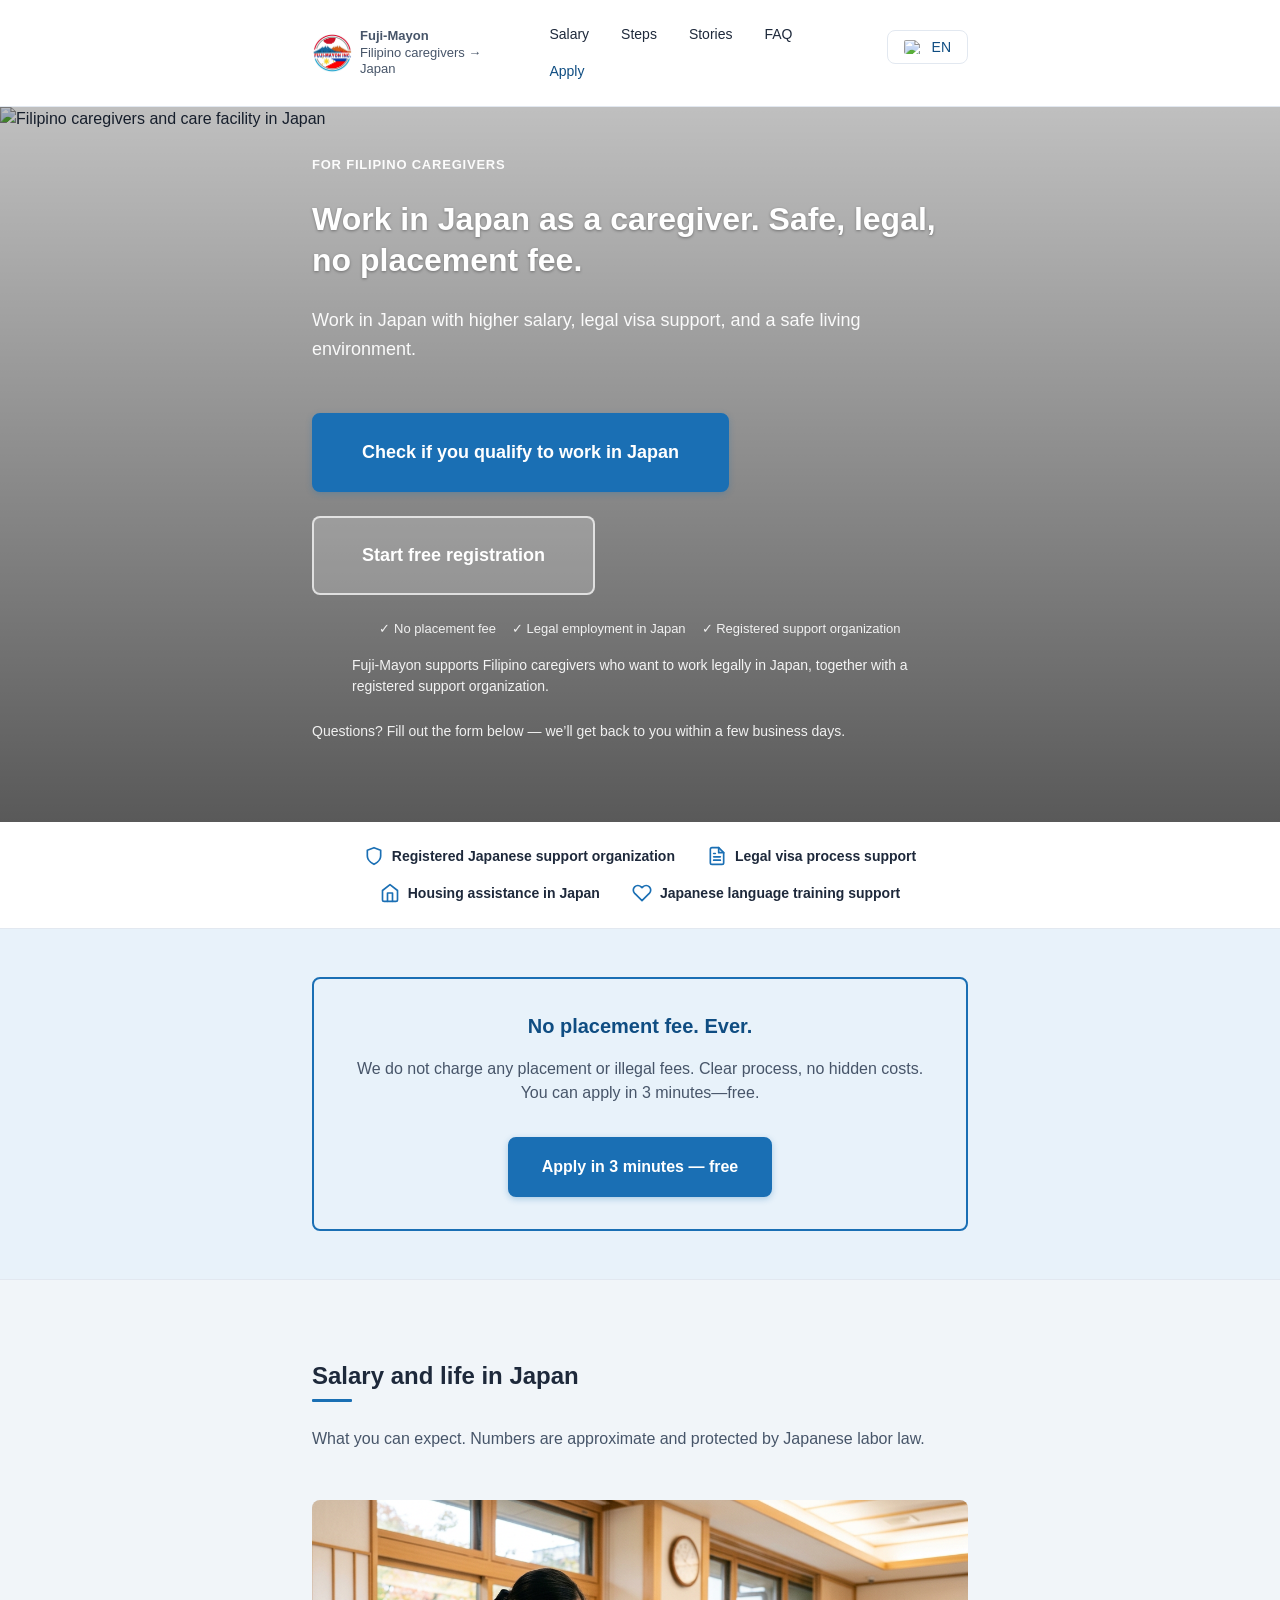
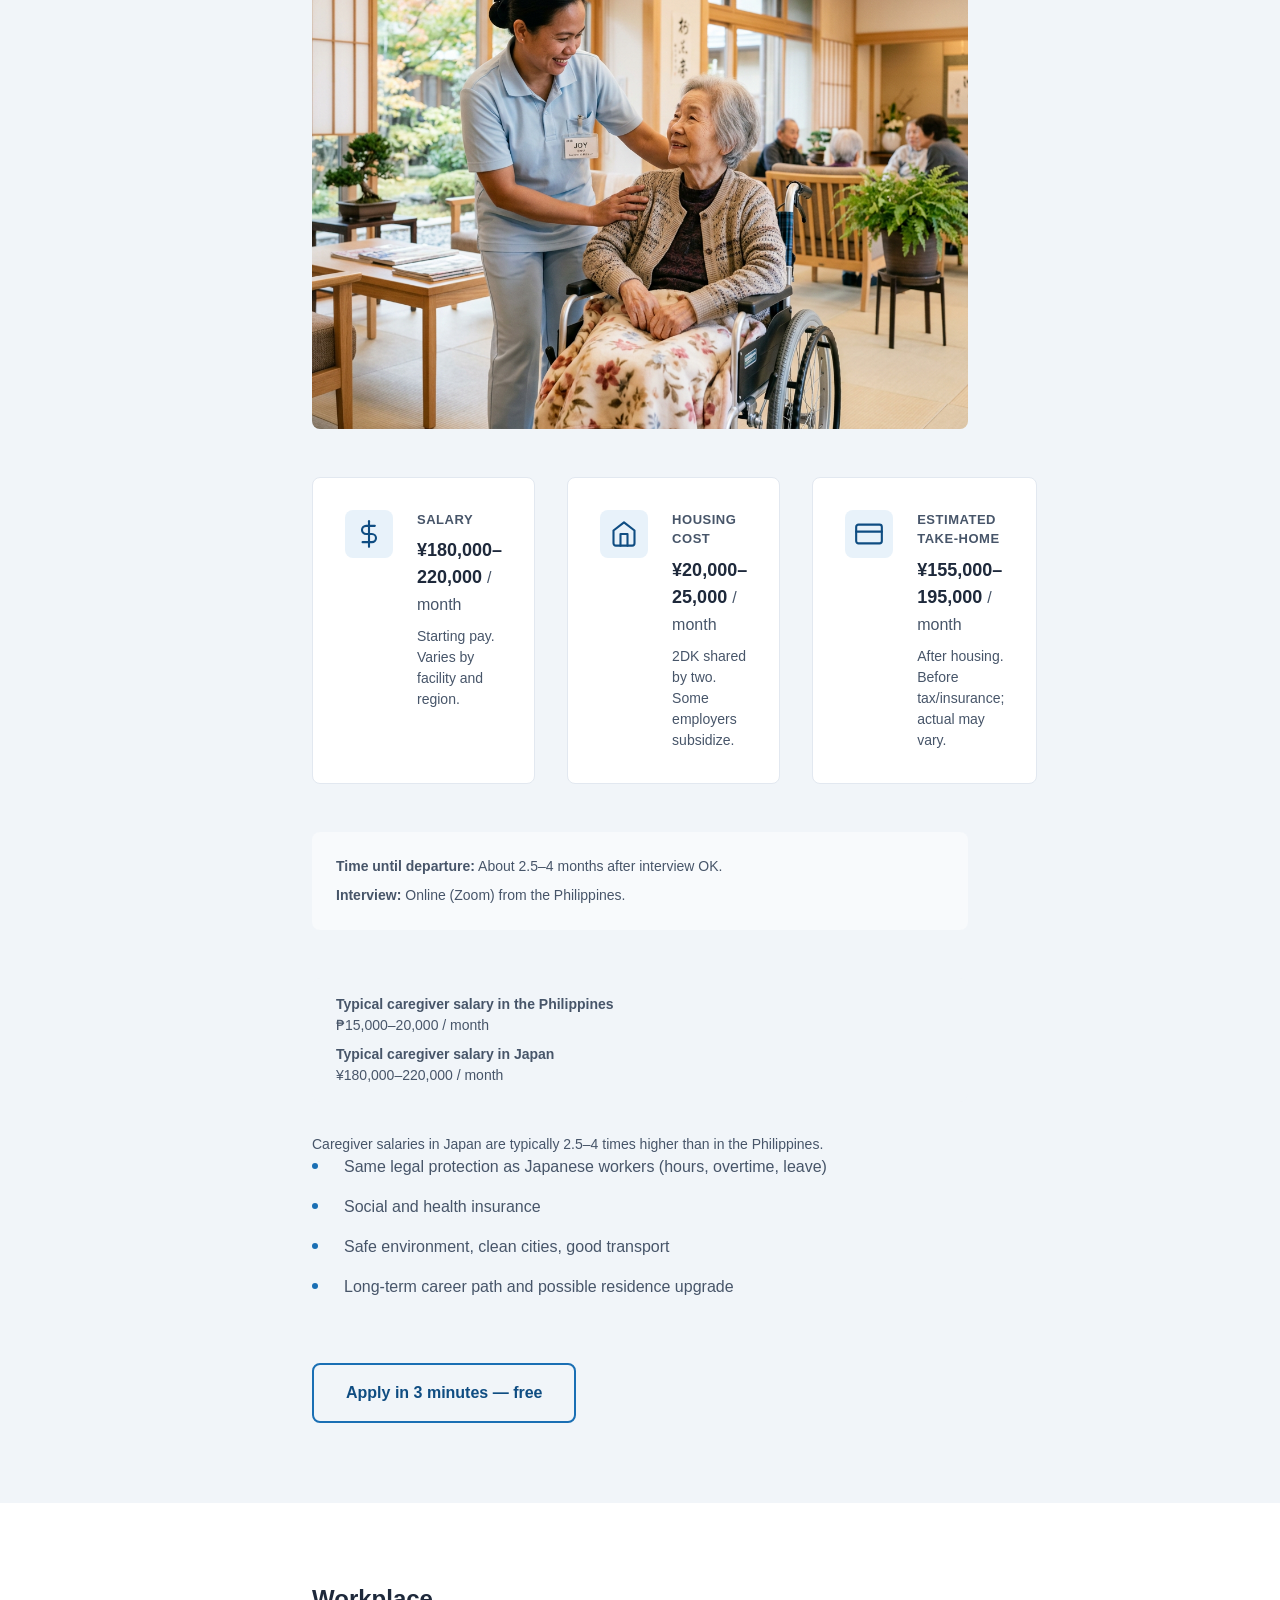
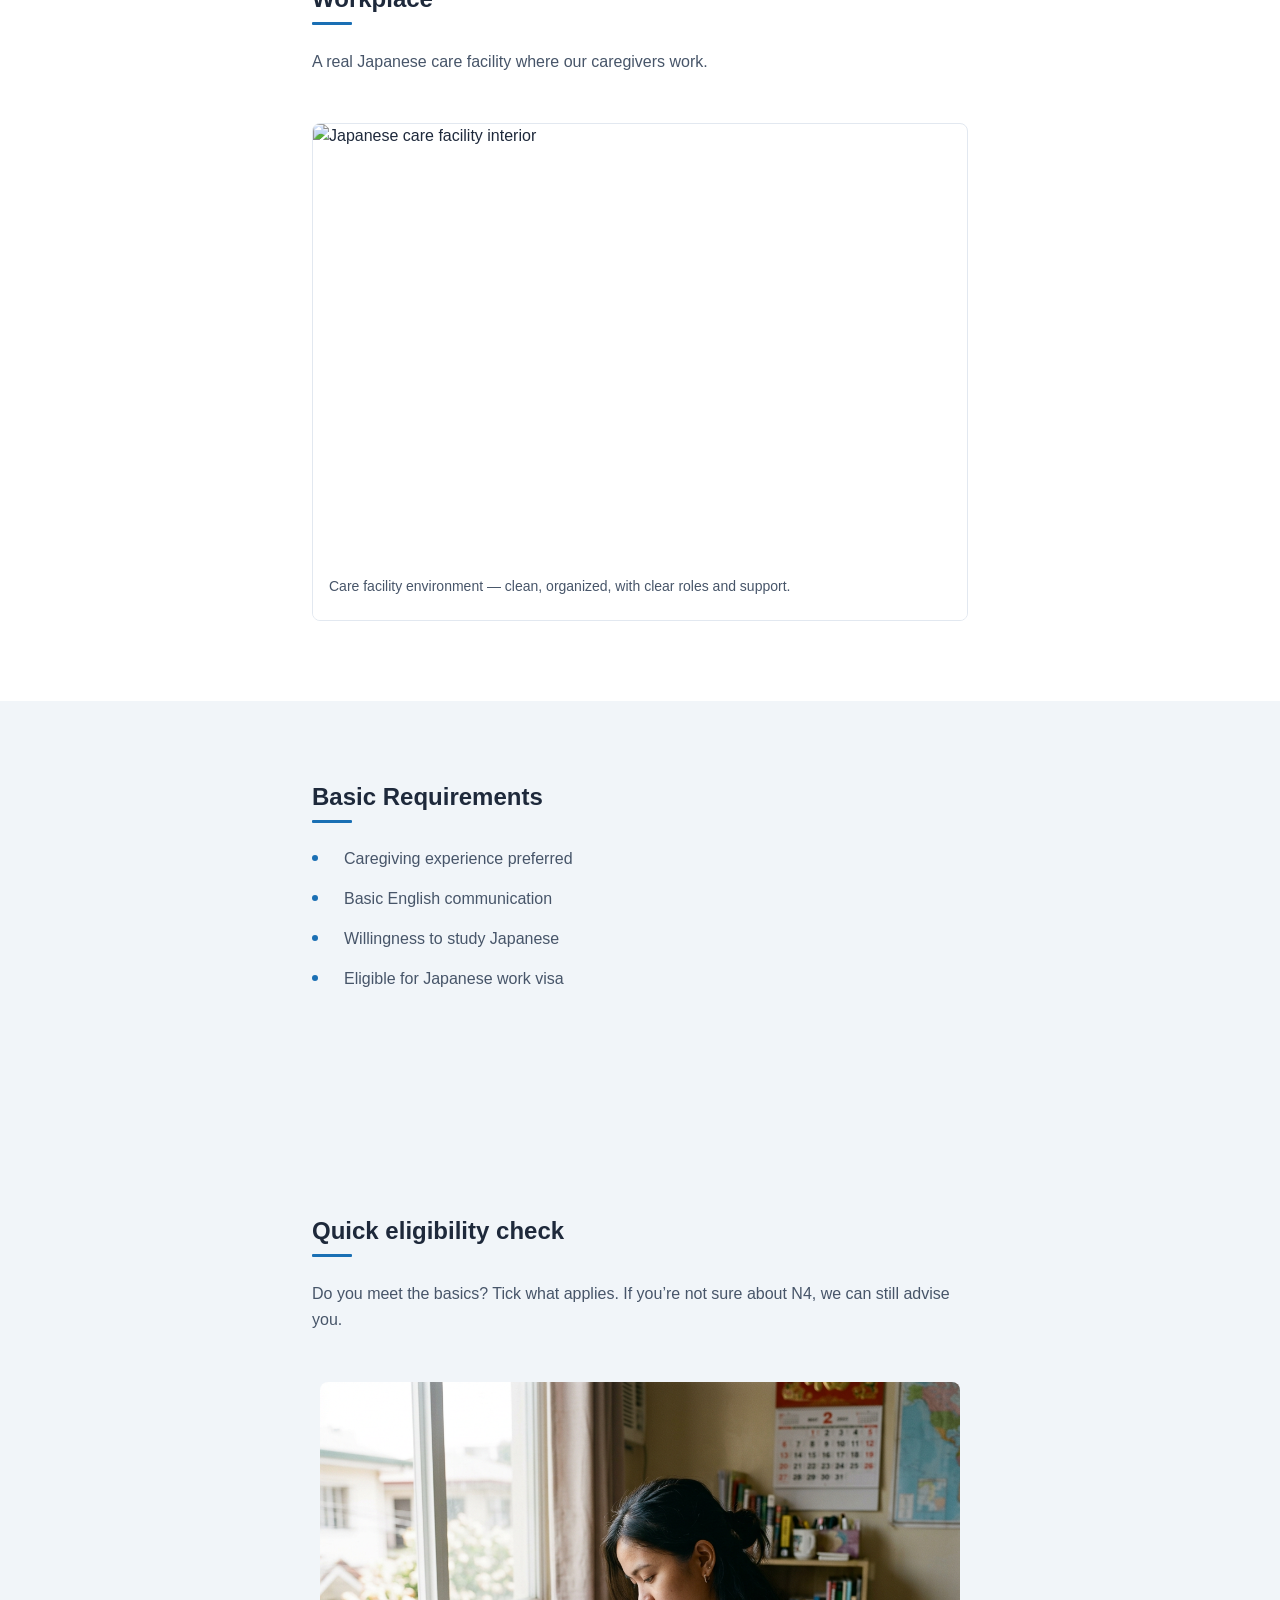
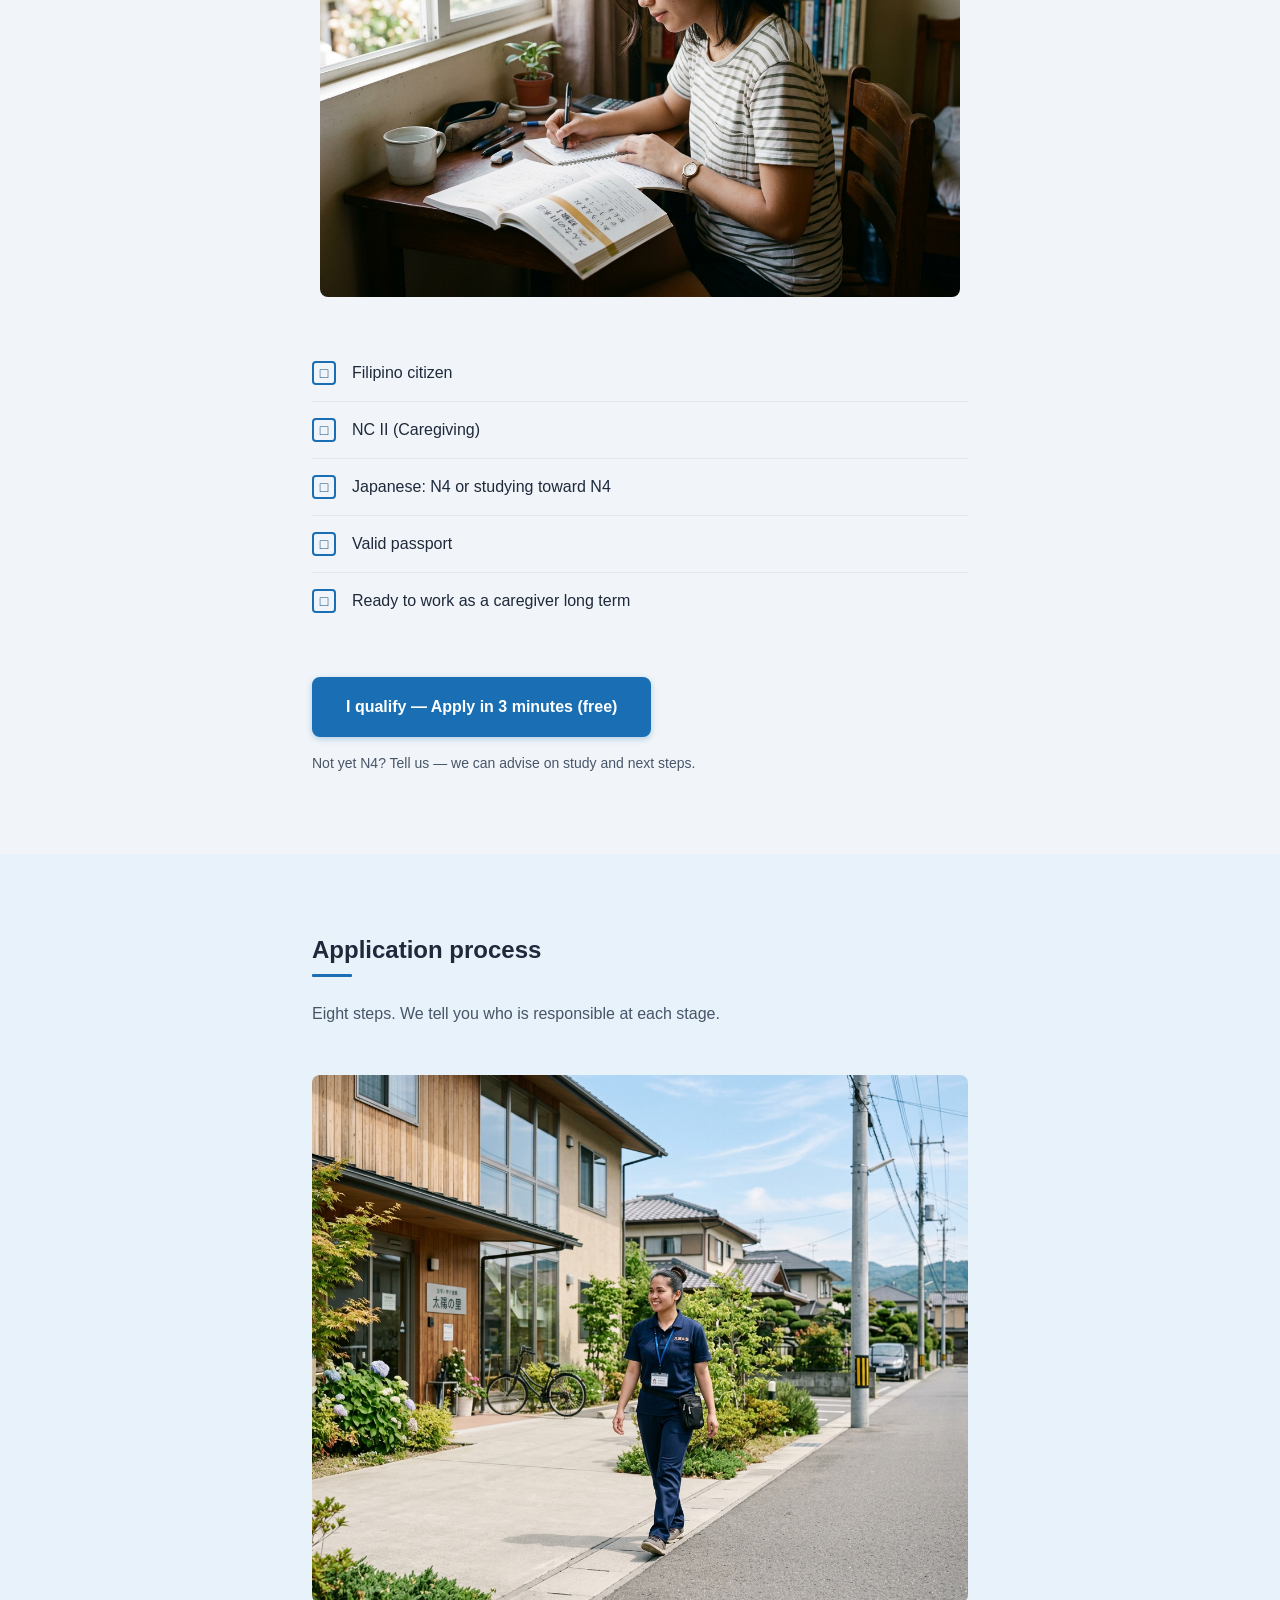
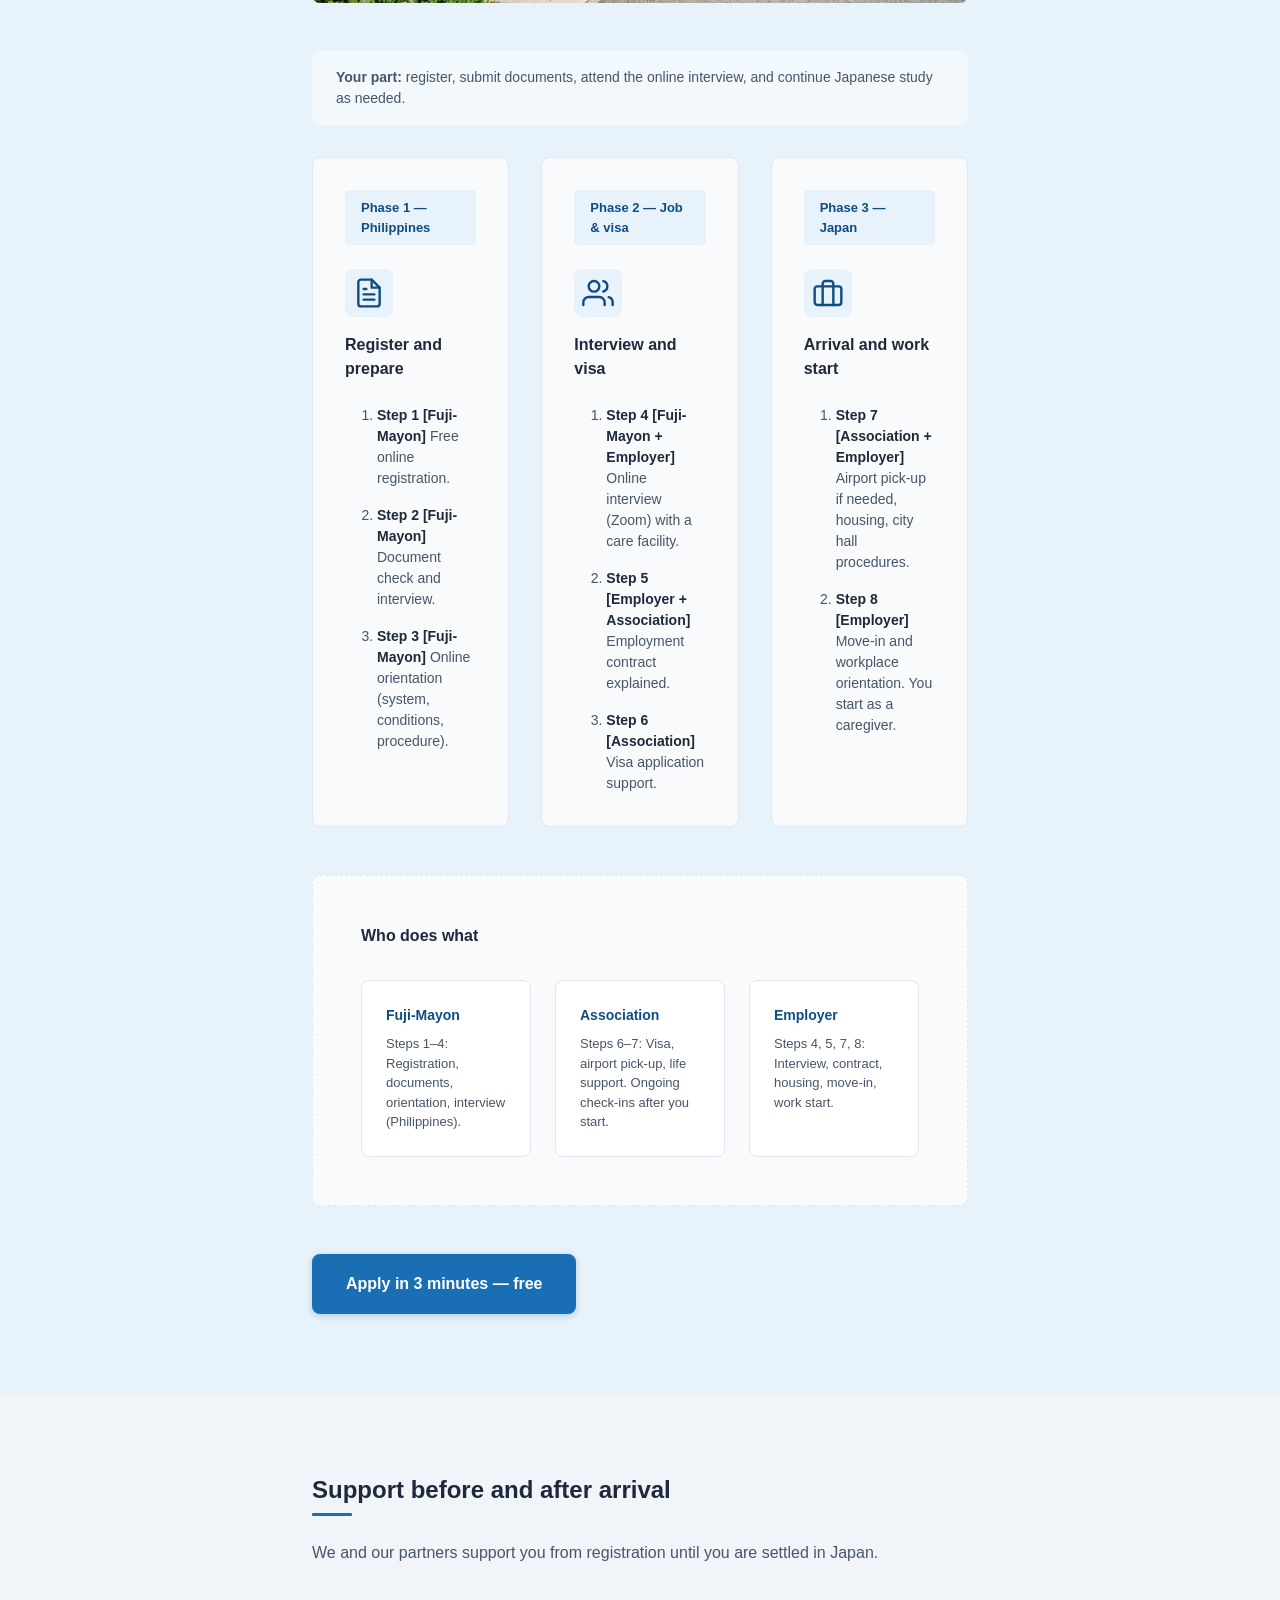
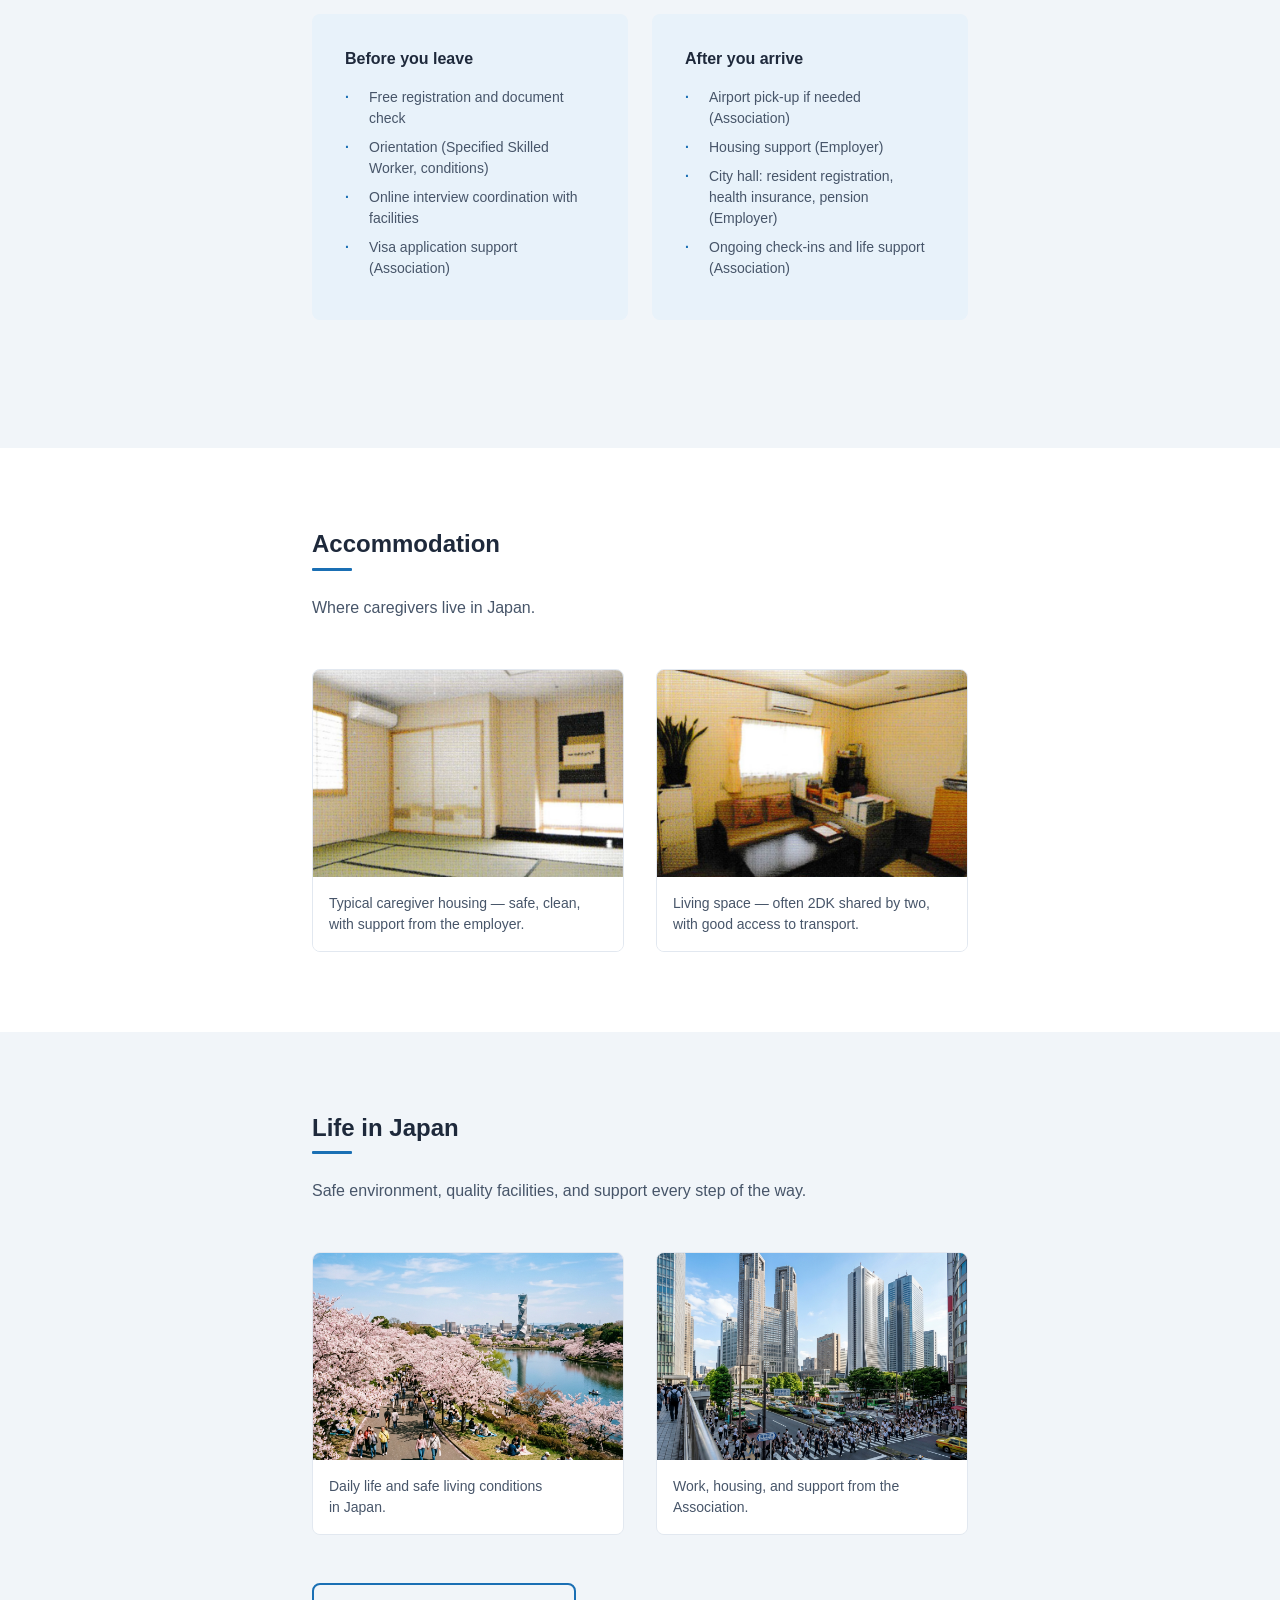
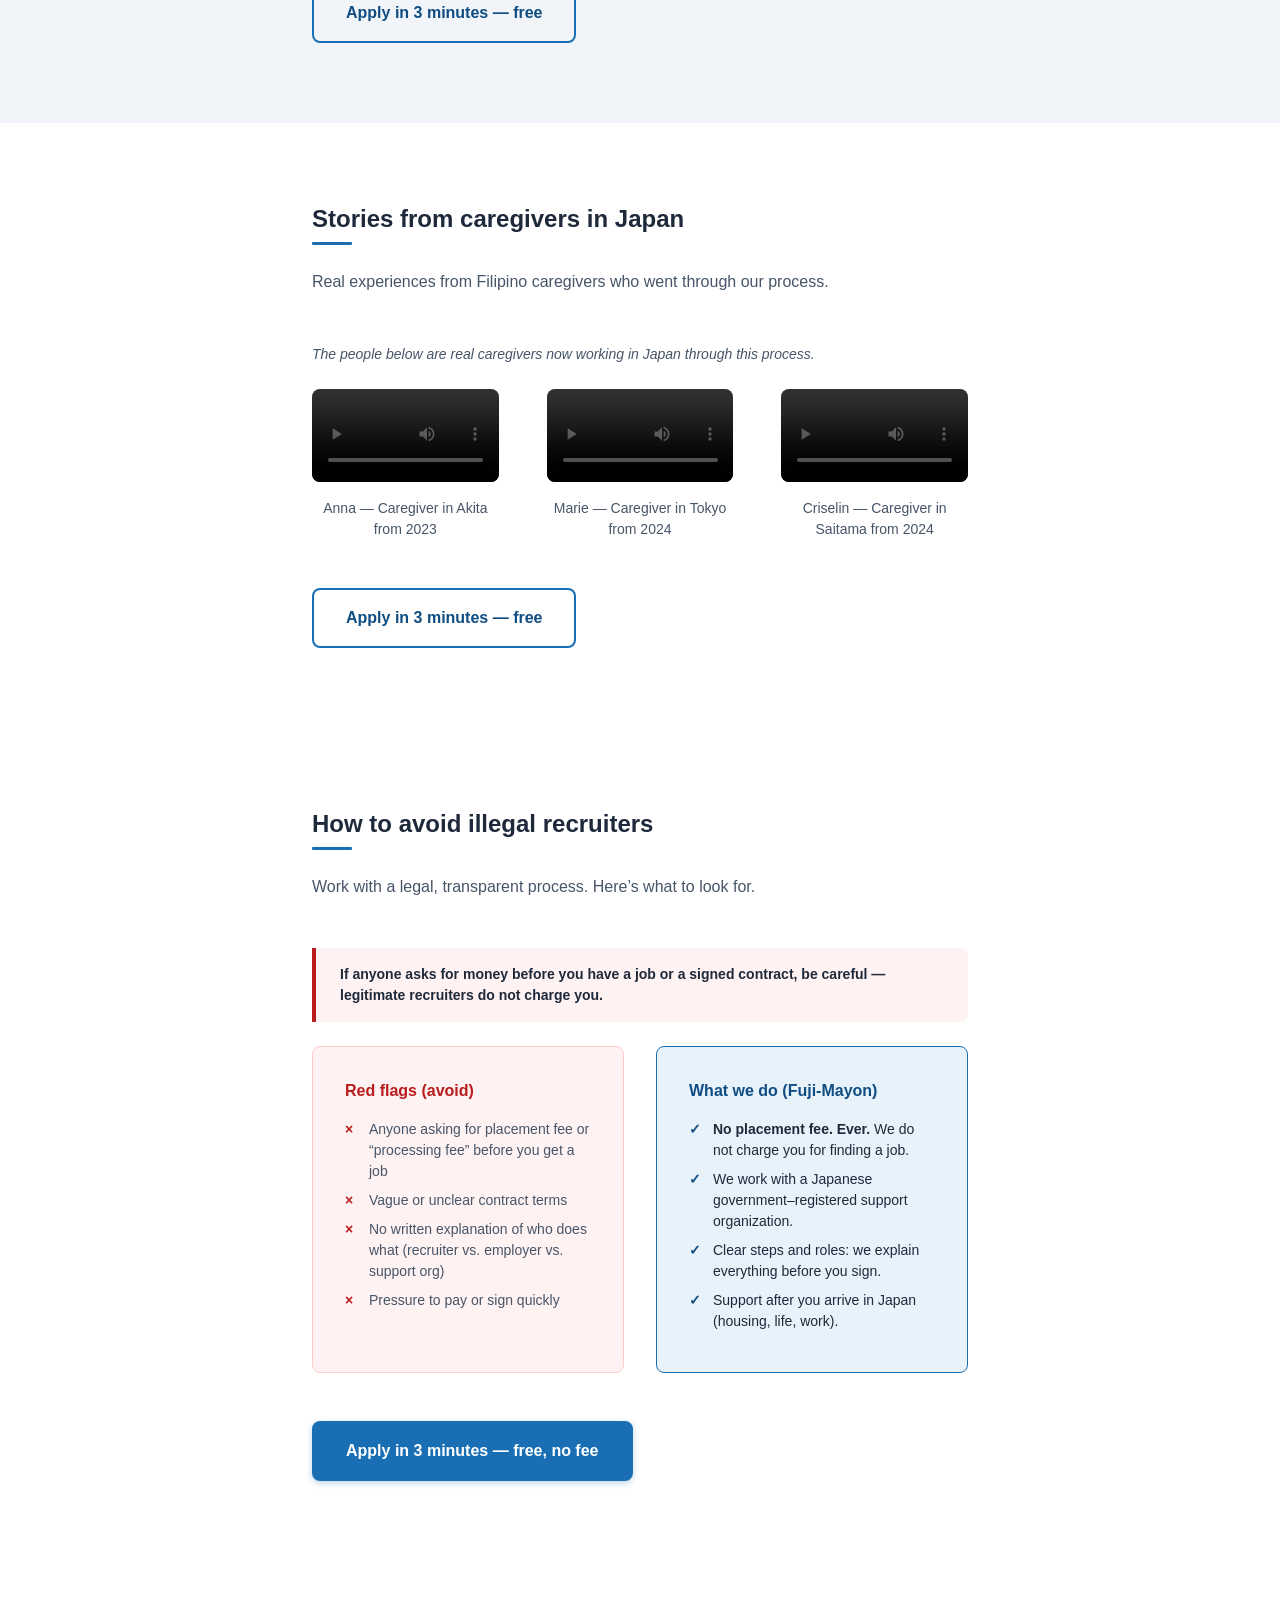
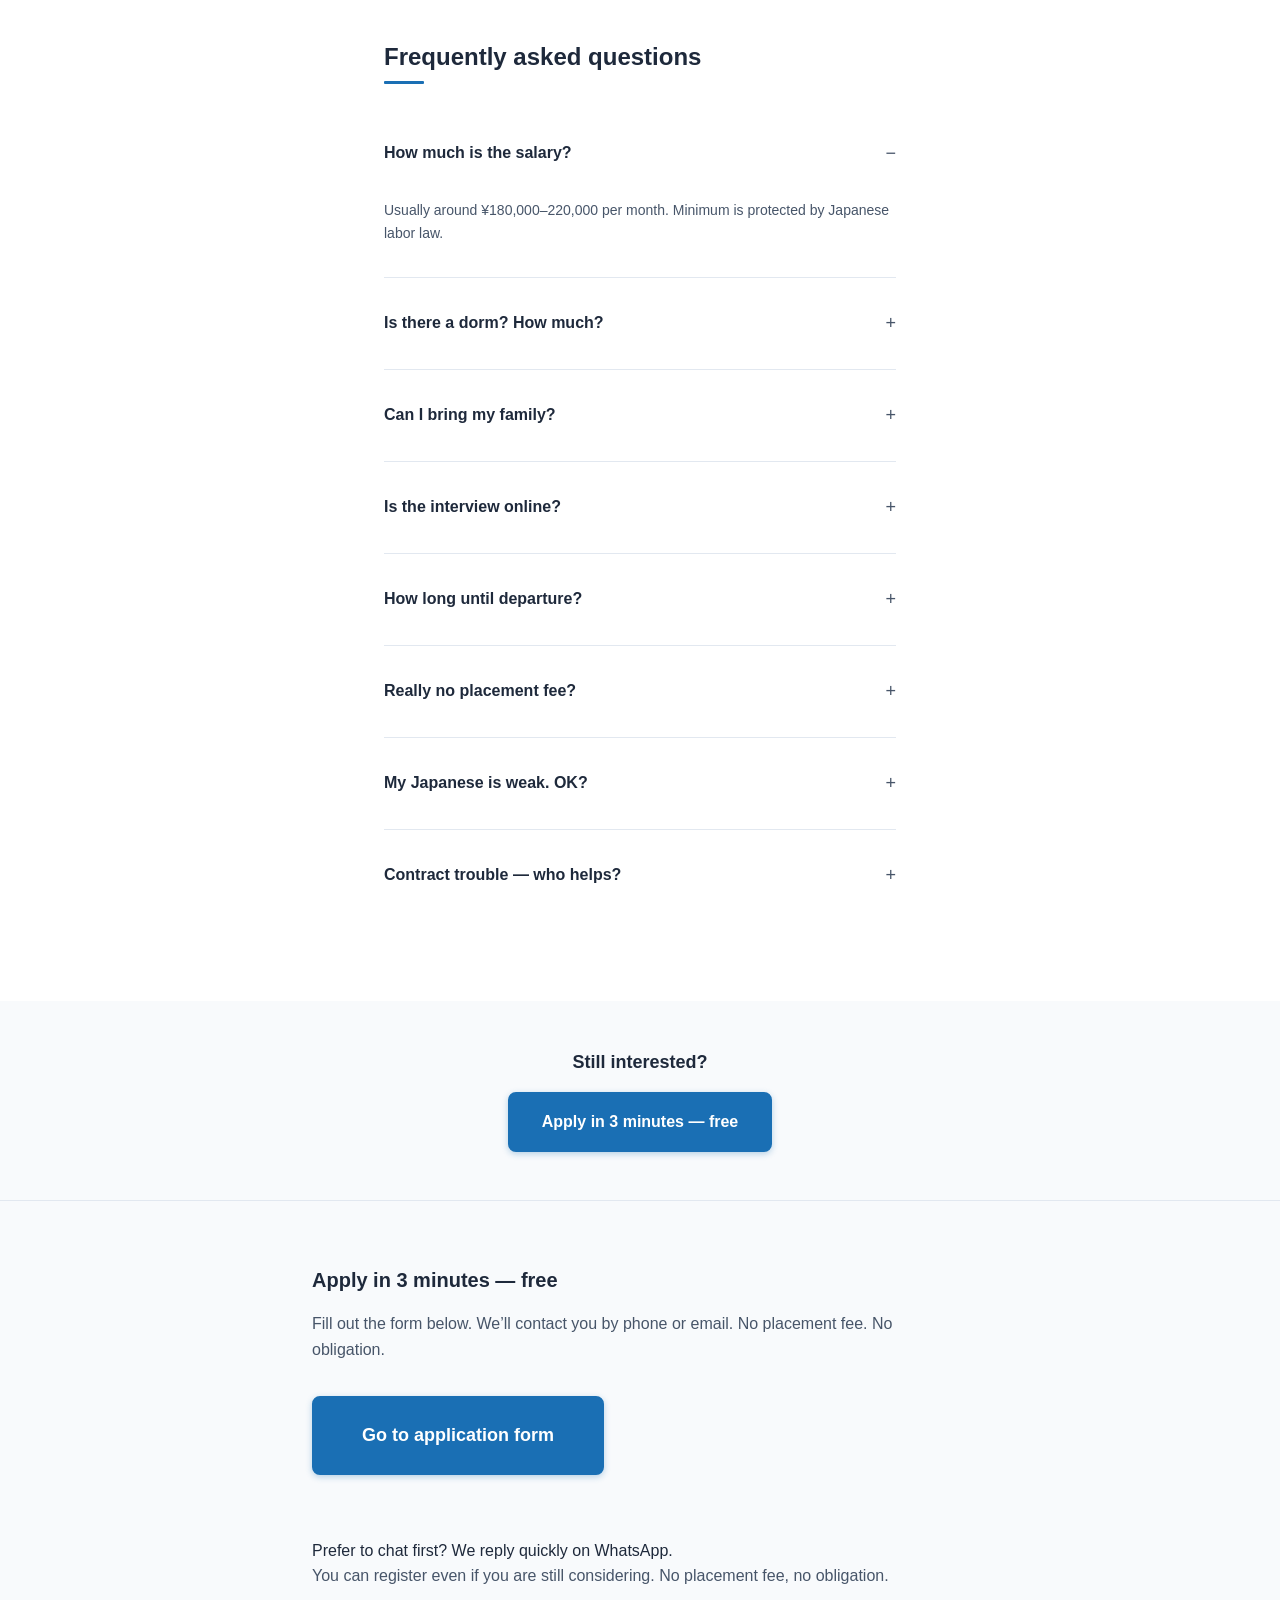
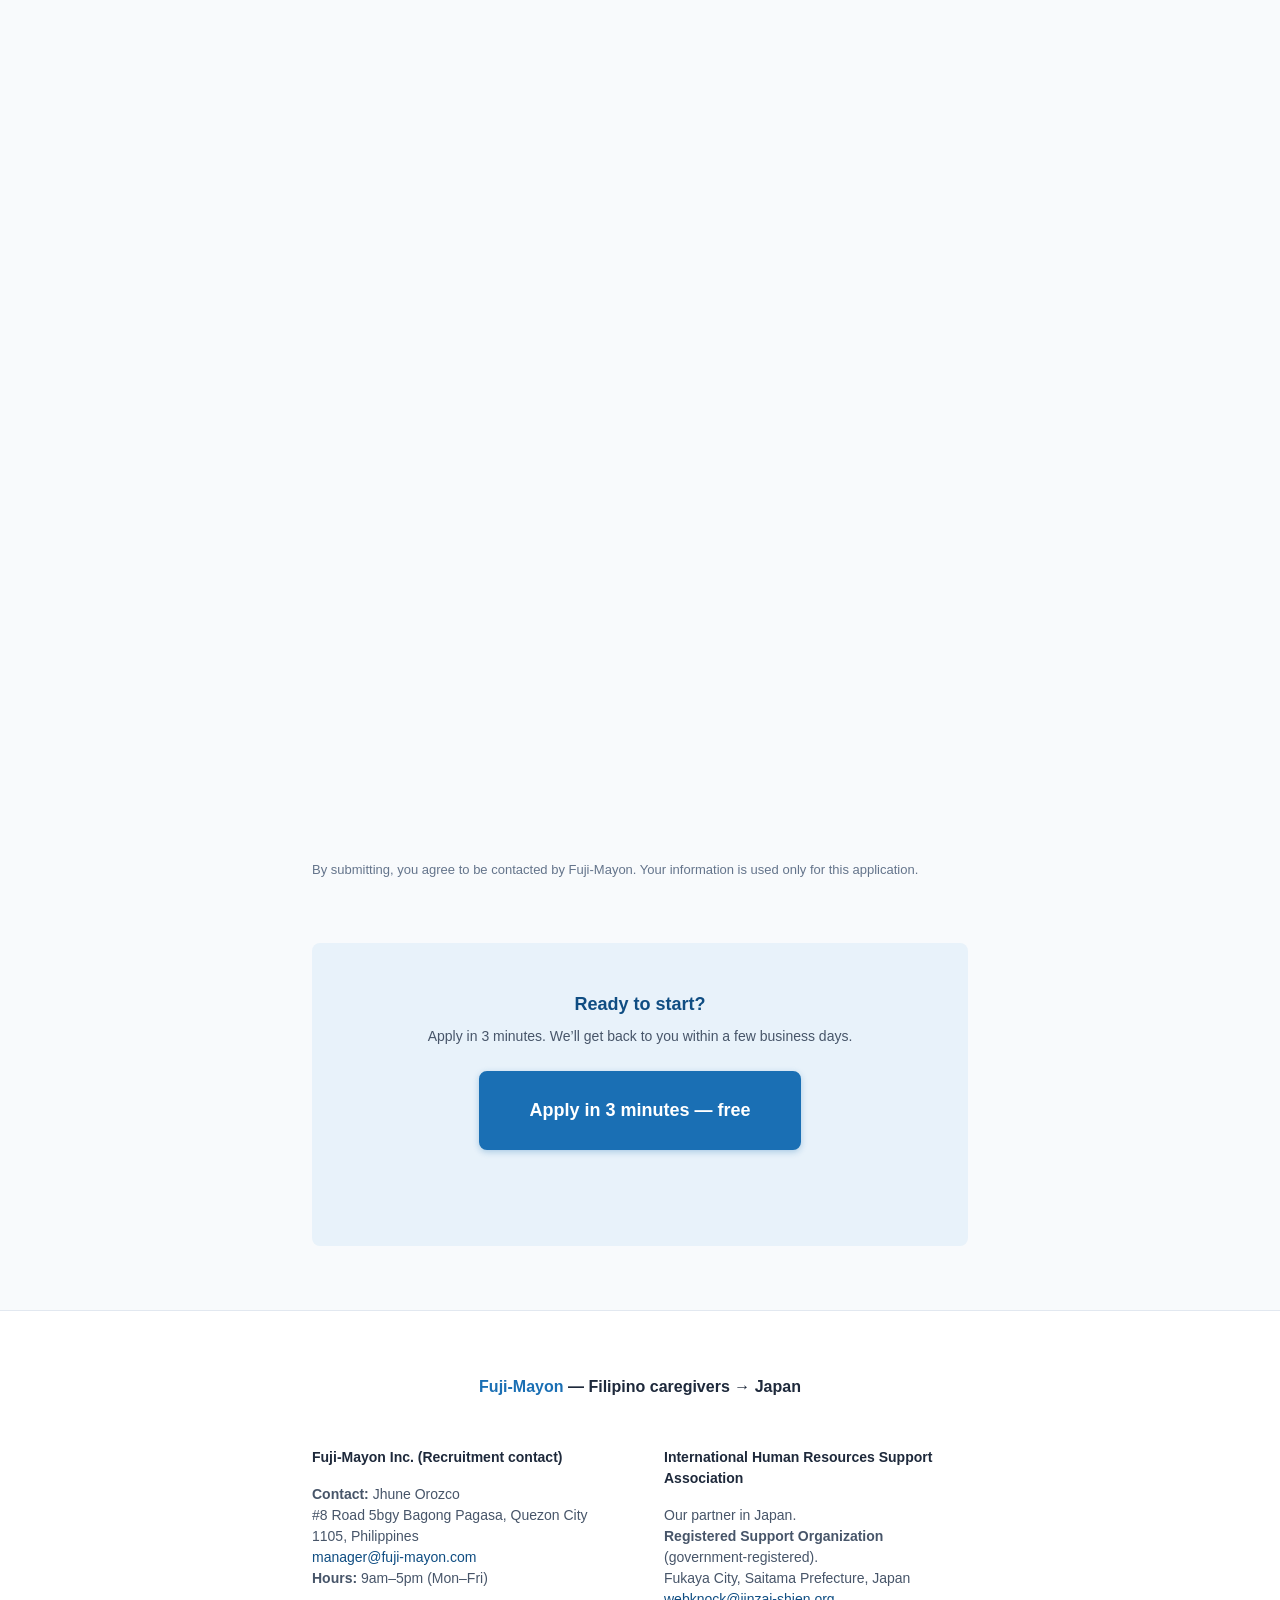
==== commit 2c2fad44: "Update hero section image for mobile view and streamline CSS styles for improved performance and vis" ====
--- a/index.html
+++ b/index.html
@@ -96,7 +96,7 @@
   <!-- 1. Hero -->
   <section class="hero" aria-labelledby="hero-heading">
     <div class="hero__bg">
-      <img src="Top_image2.png" alt="Filipino caregivers and care facility in Japan" width="1200" height="600" fetchpriority="high">
+      <img src="mobile_hero.png" alt="Filipino caregivers and care facility in Japan" width="1200" height="600" fetchpriority="high">
     </div>
     <div class="hero__overlay"></div>
     <div class="container hero__content">
--- a/style.css
+++ b/style.css
@@ -306,7 +306,7 @@
   width: 100%;
   height: 100%;
   object-fit: cover;
-  object-position: center 40%;
+  object-position: center;
 }
 
 .hero__overlay {
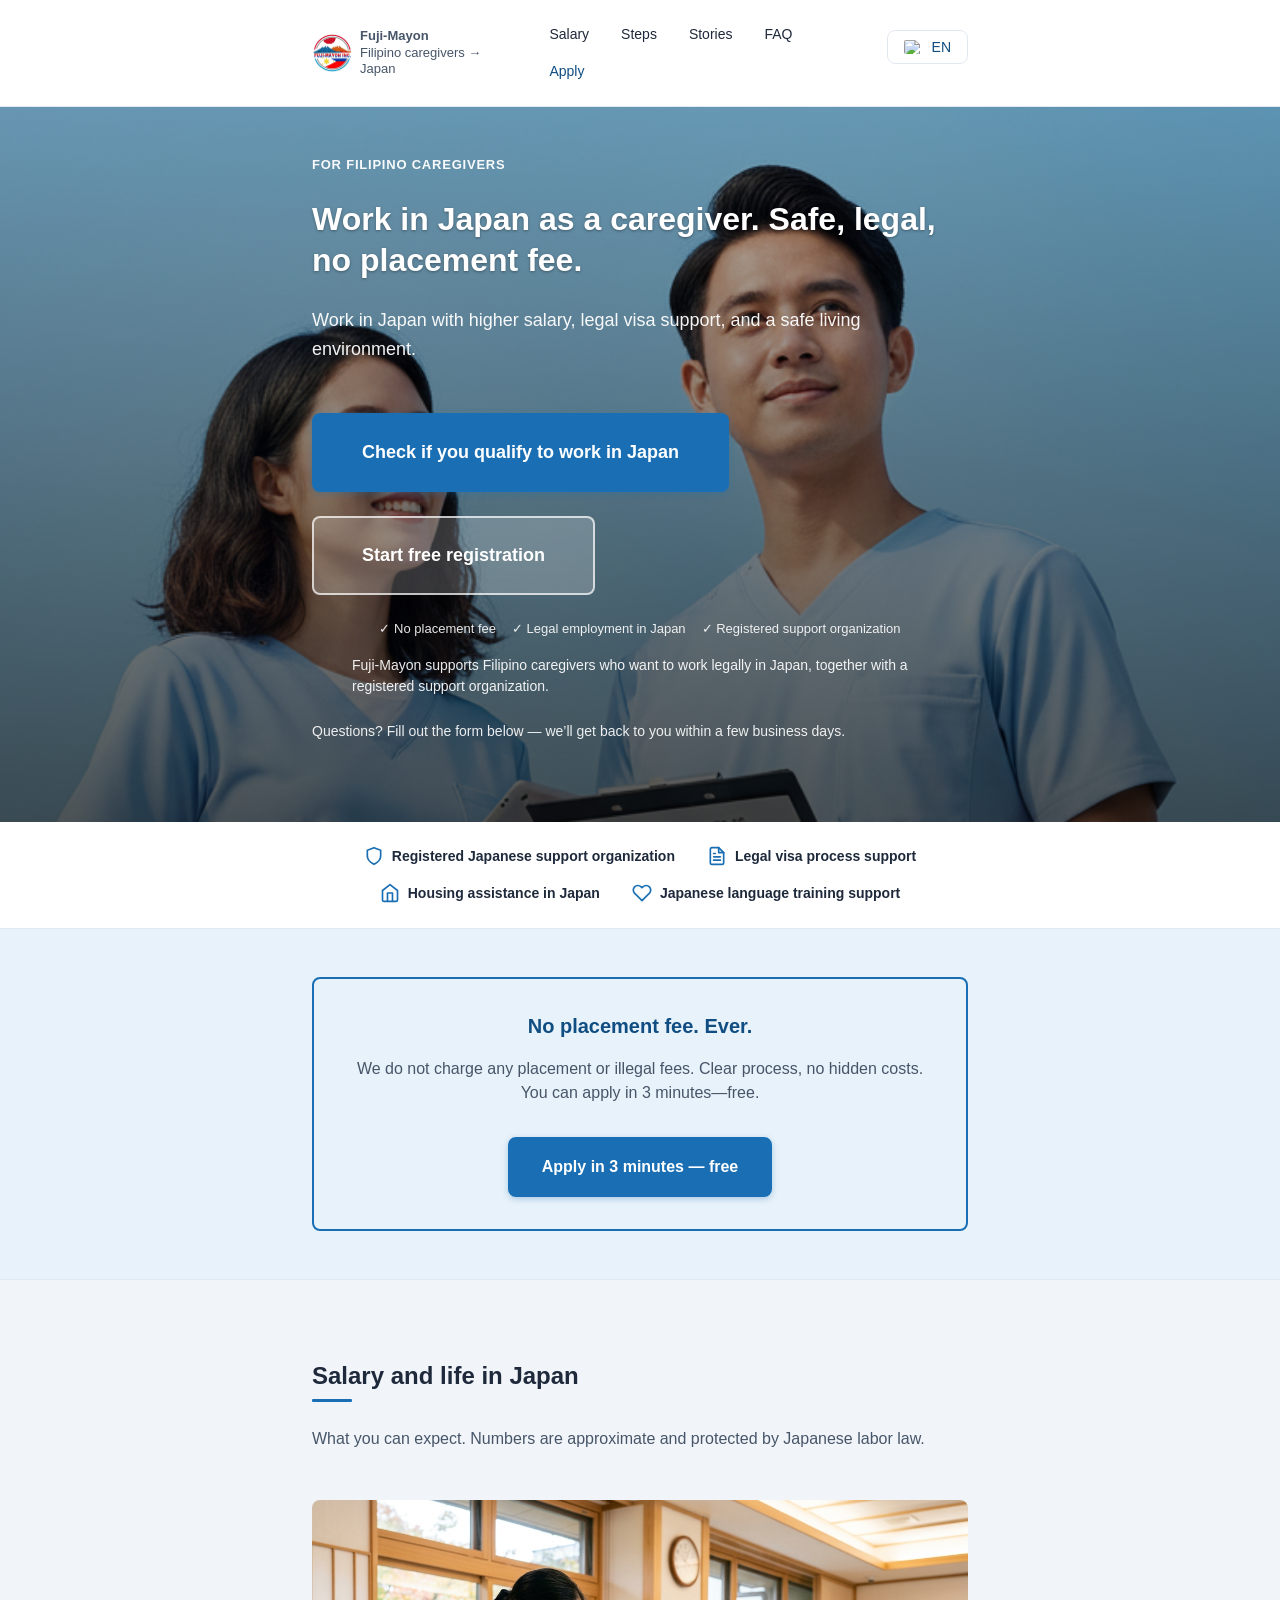
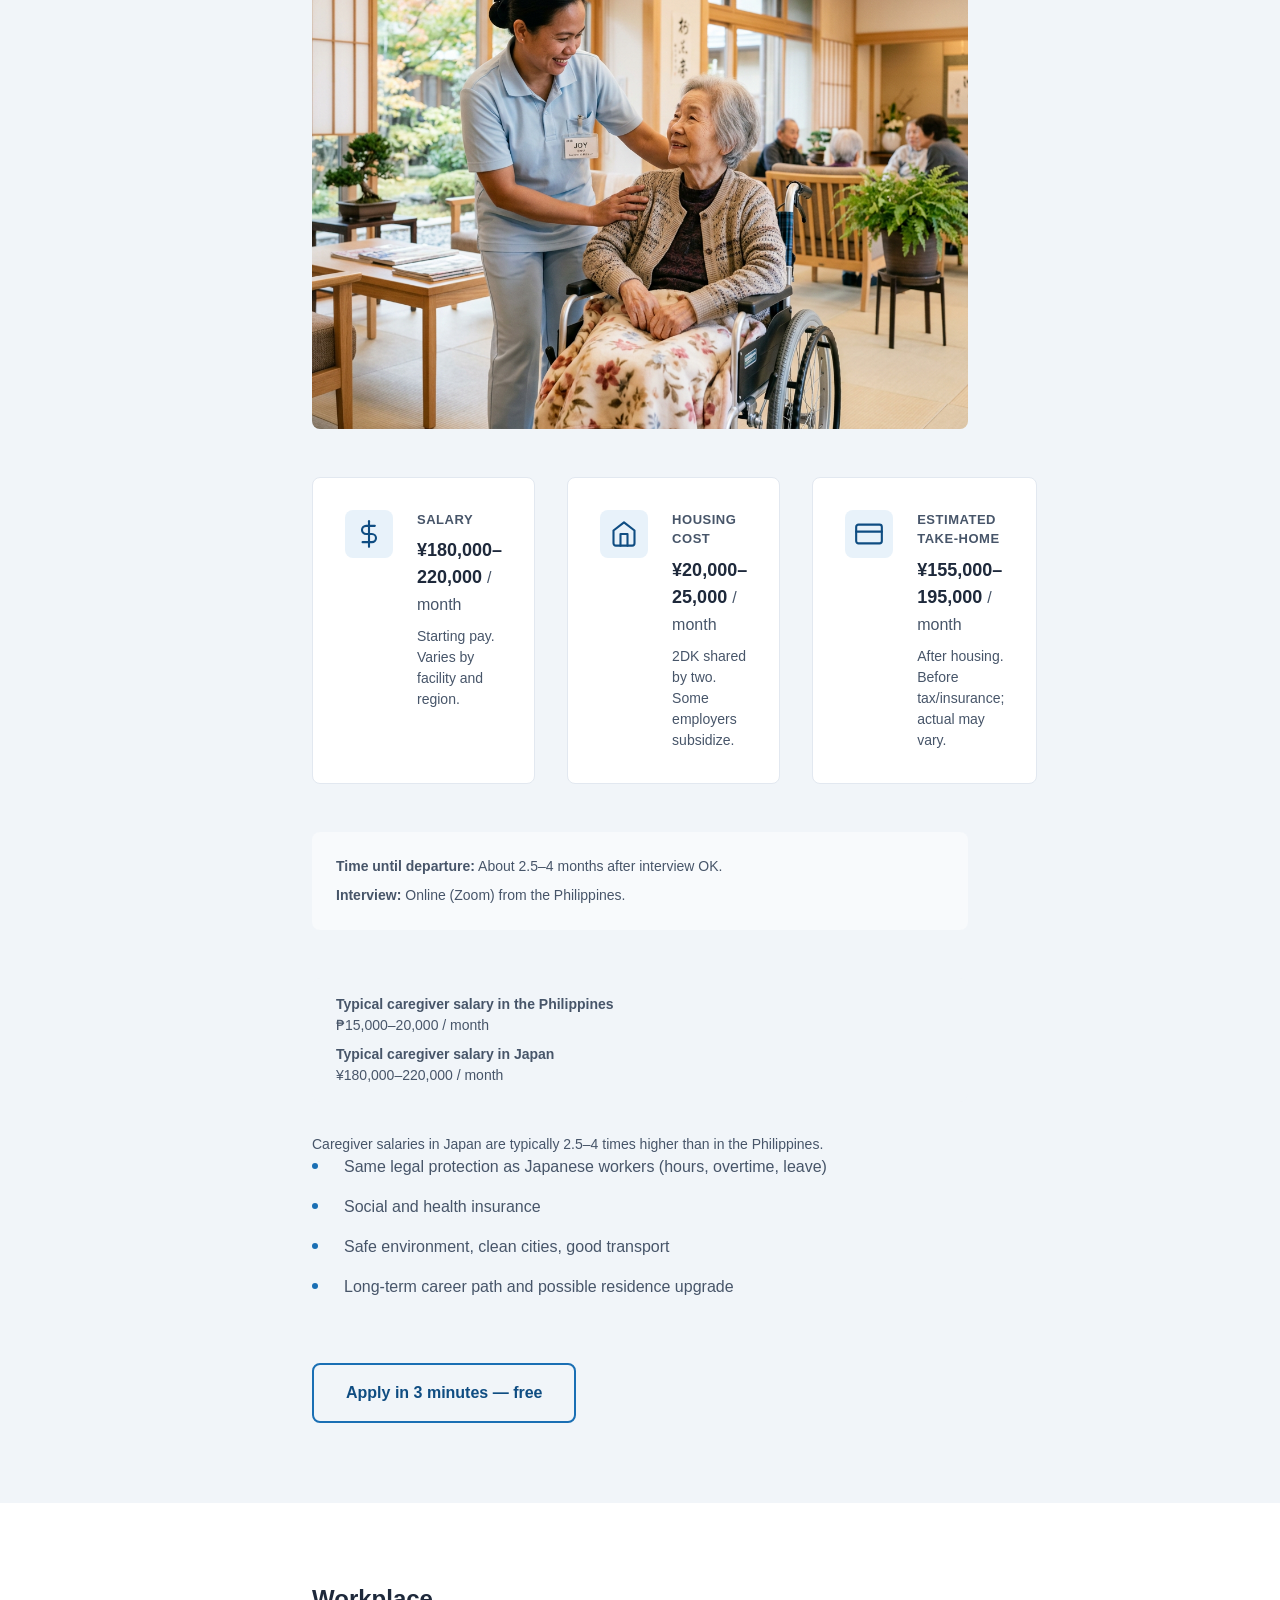
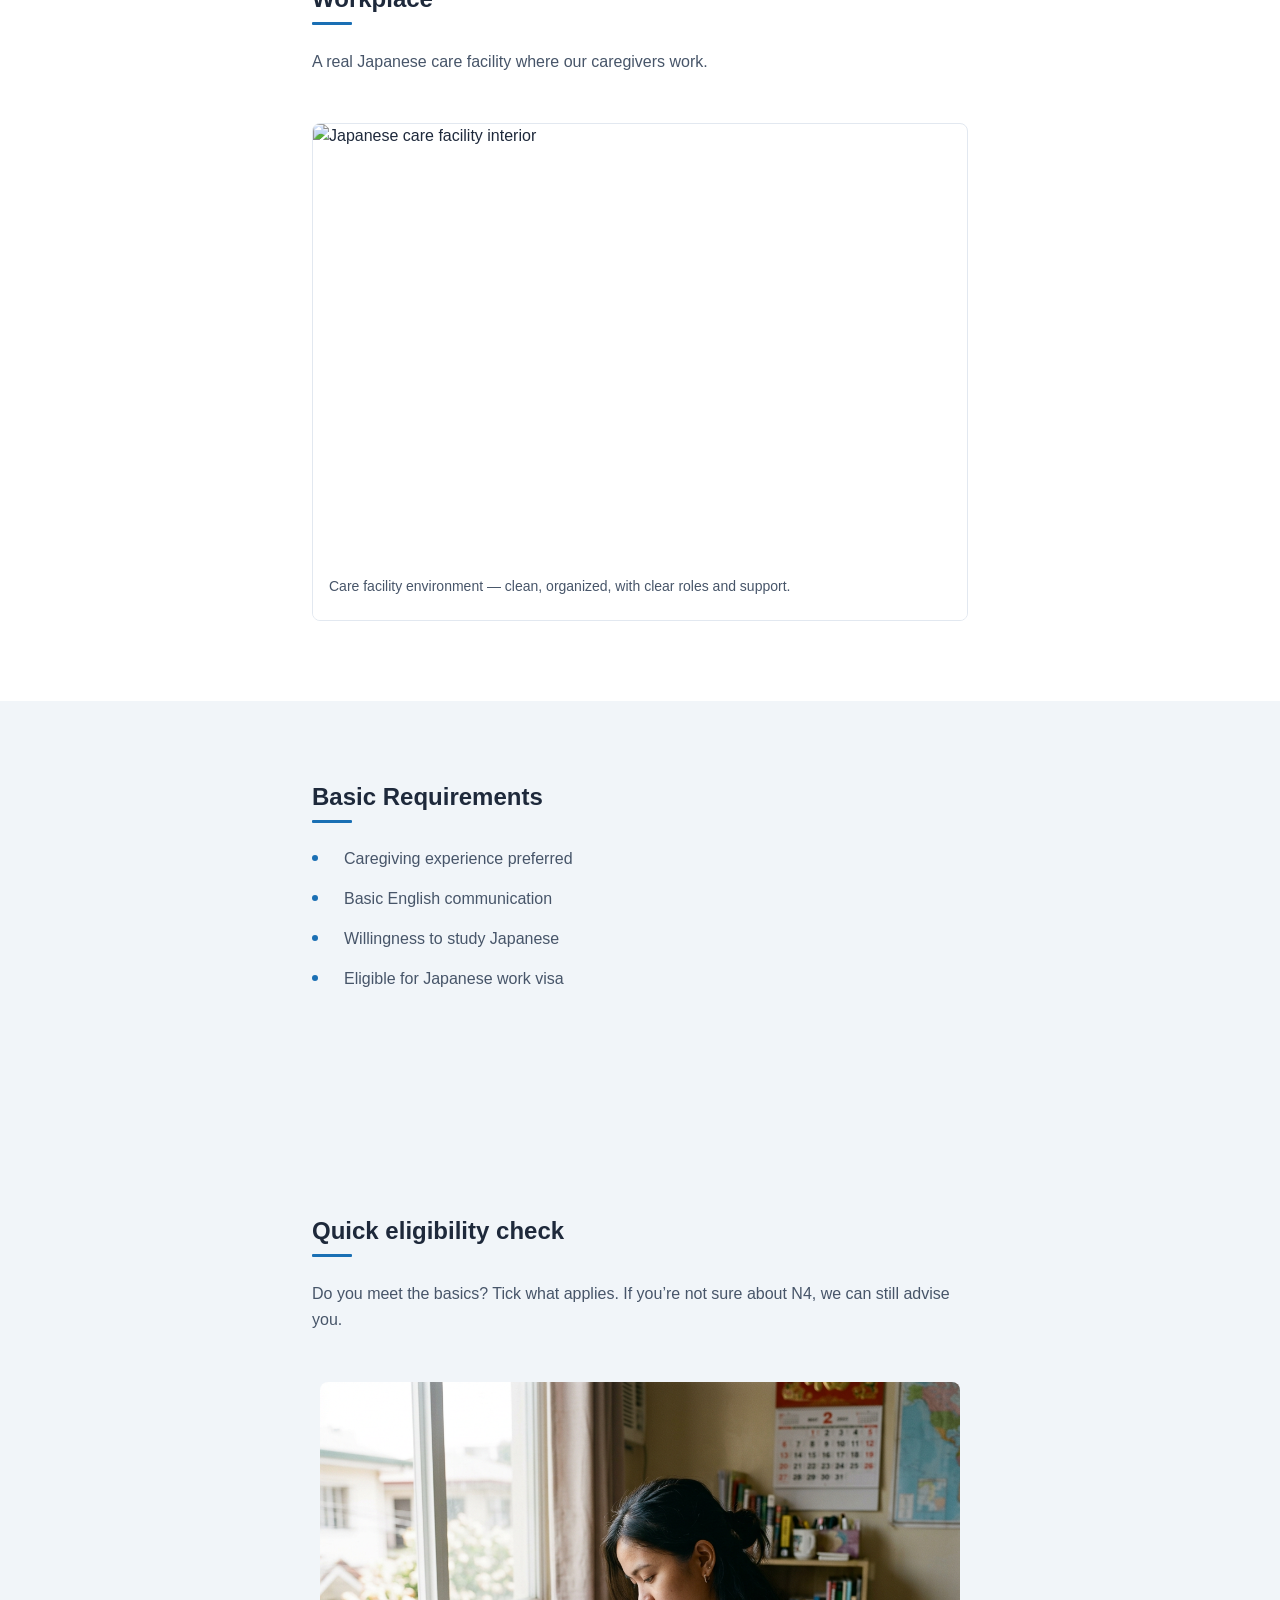
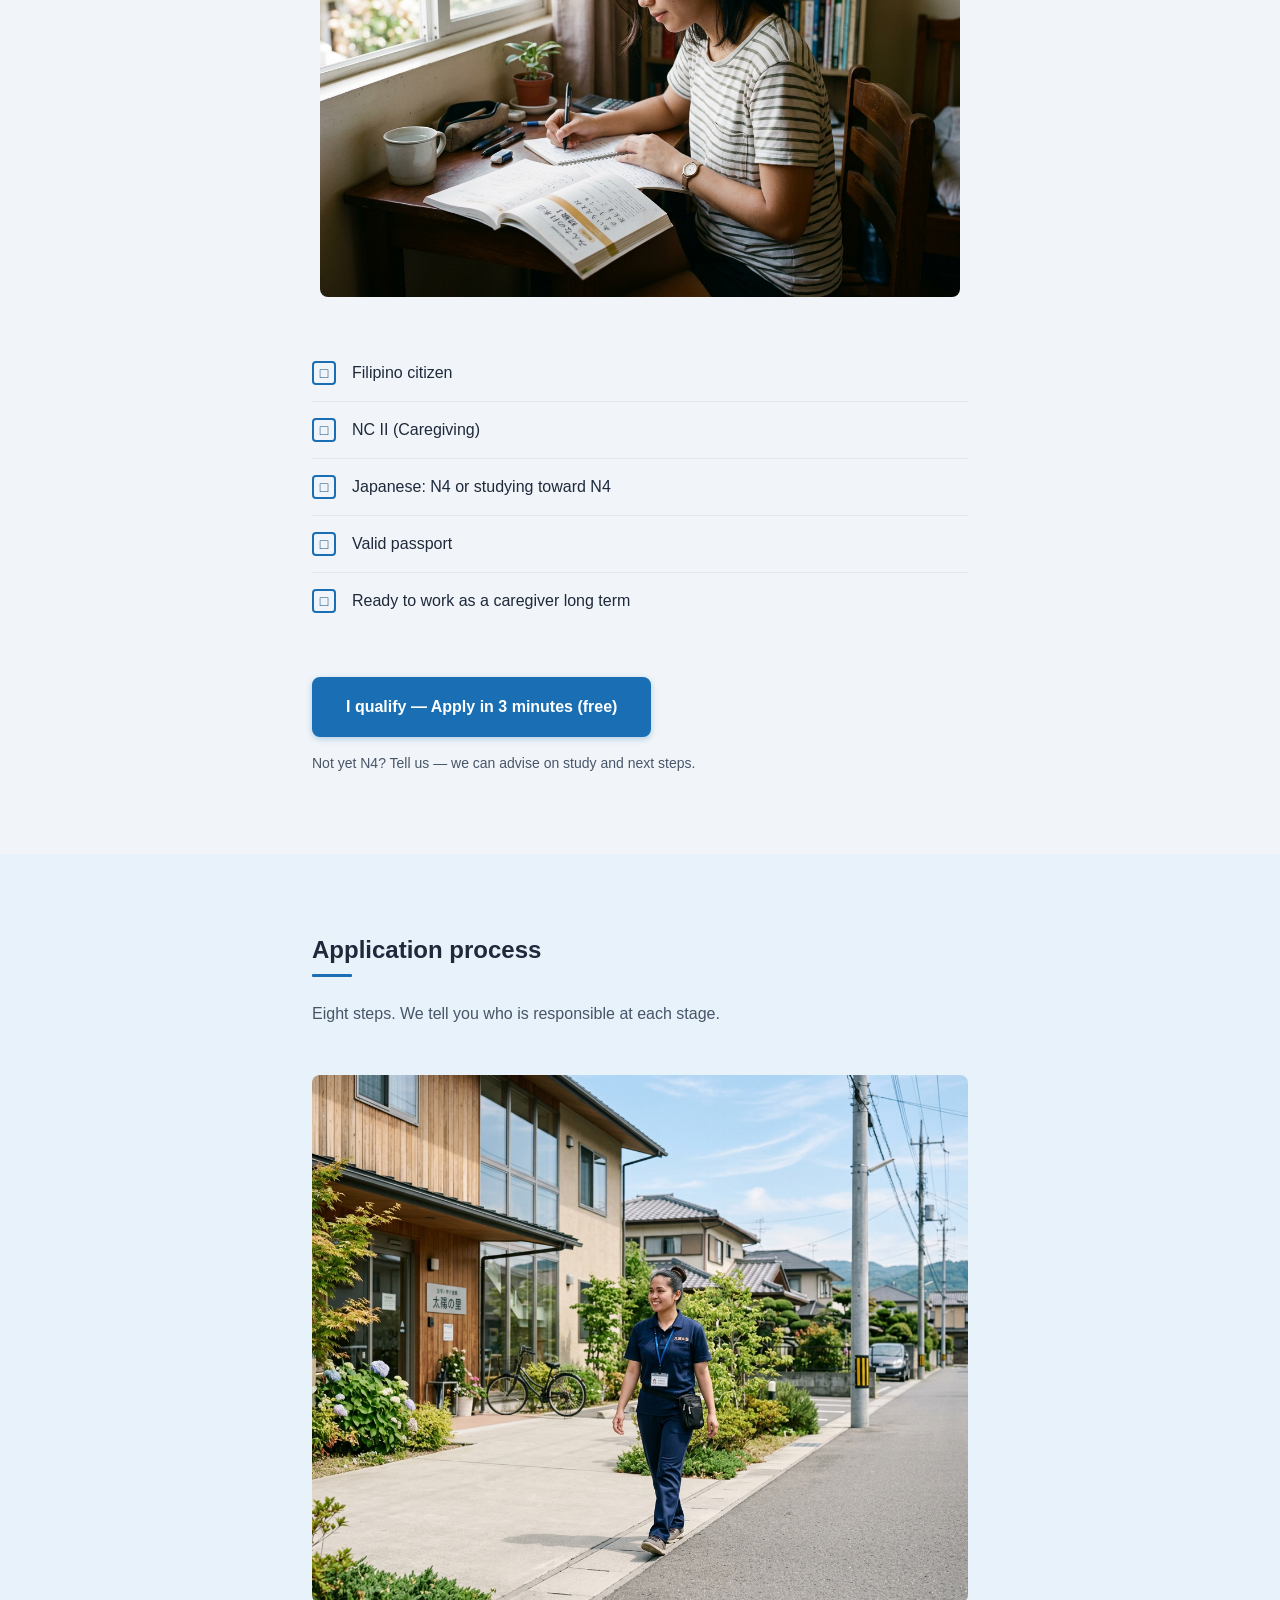
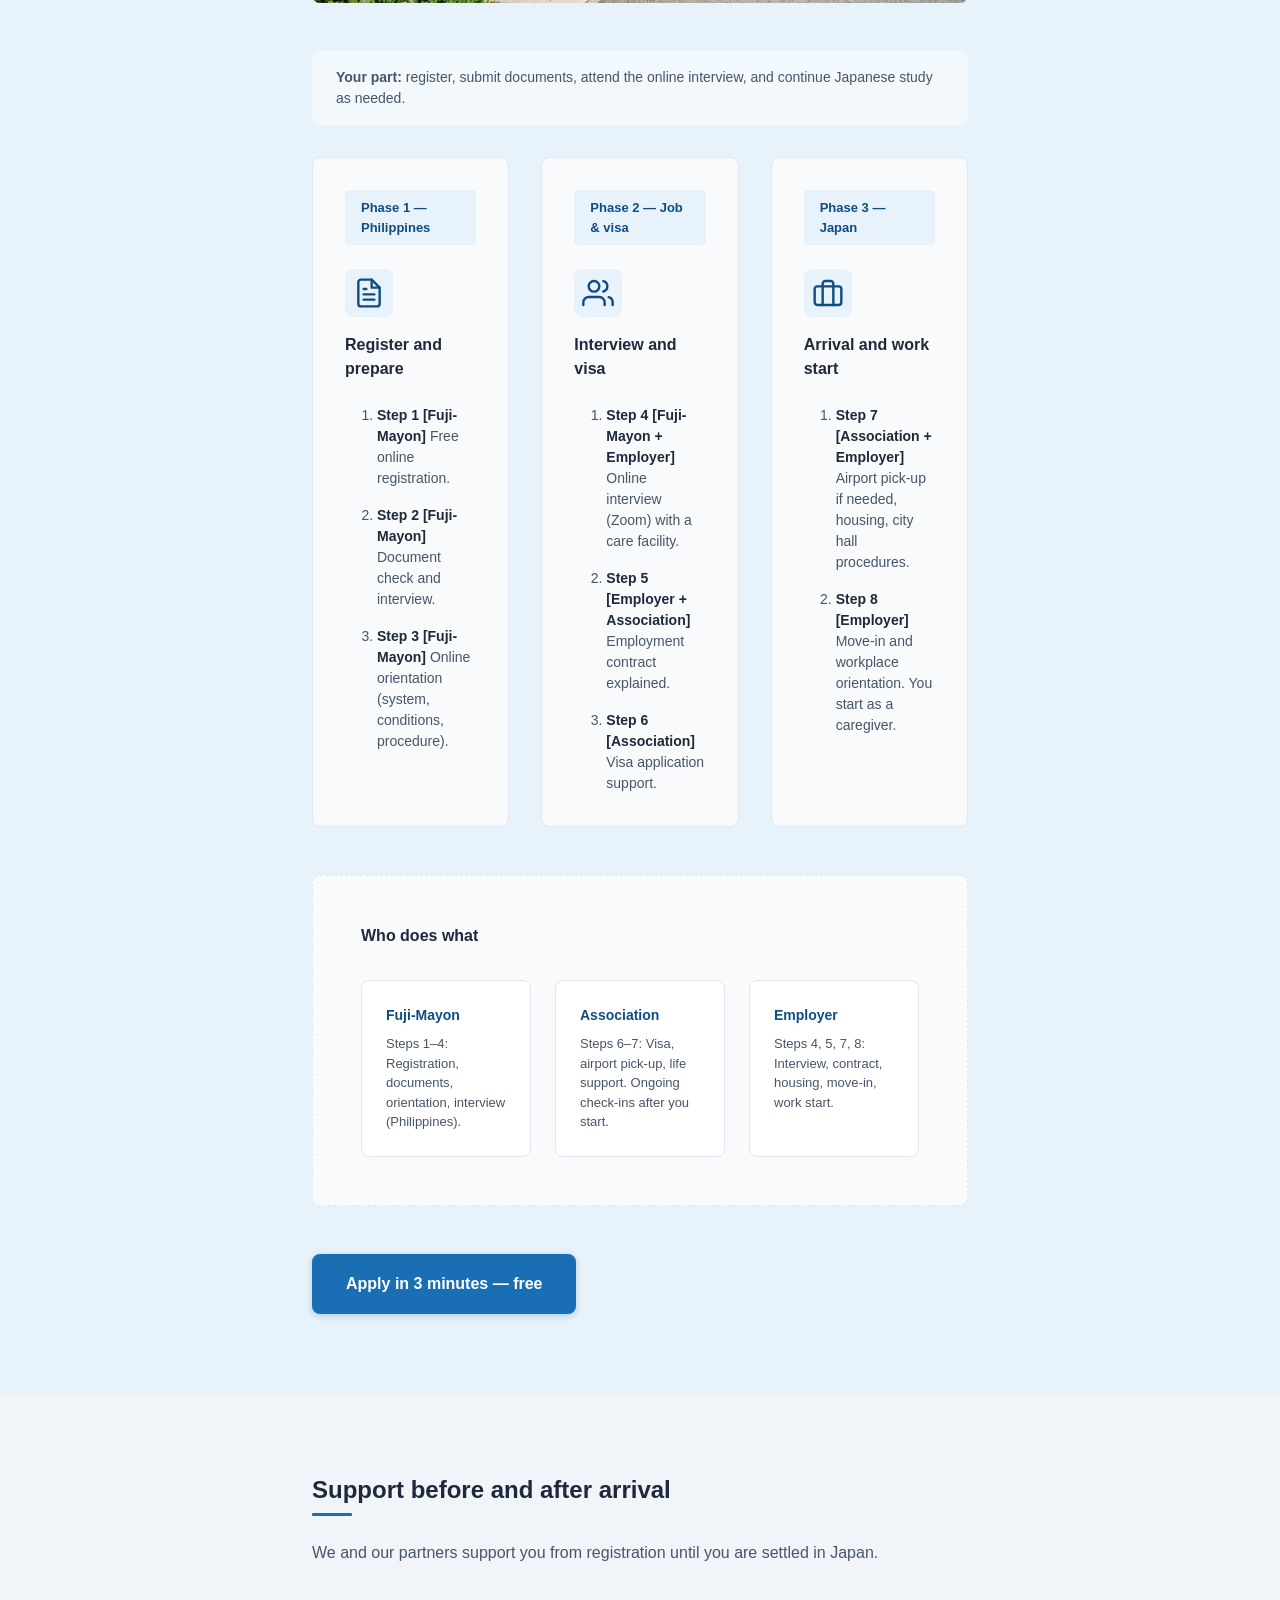
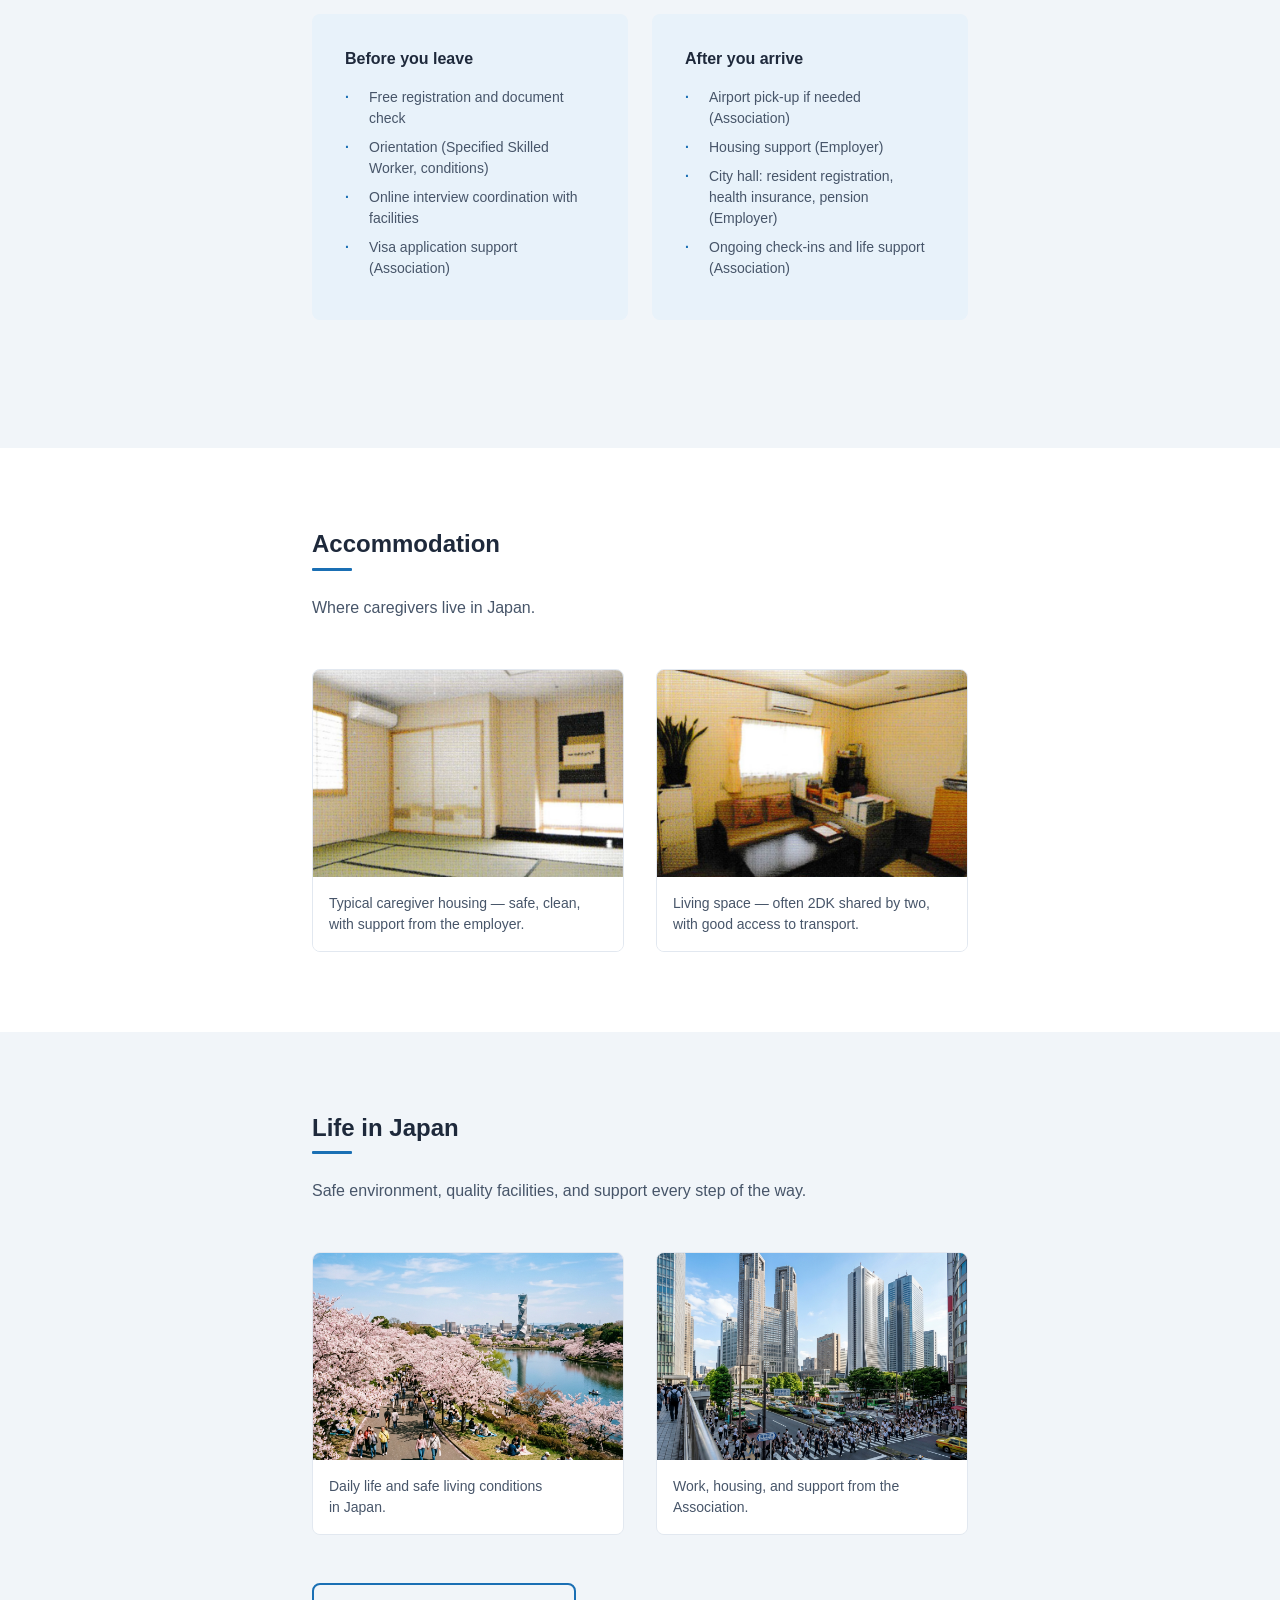
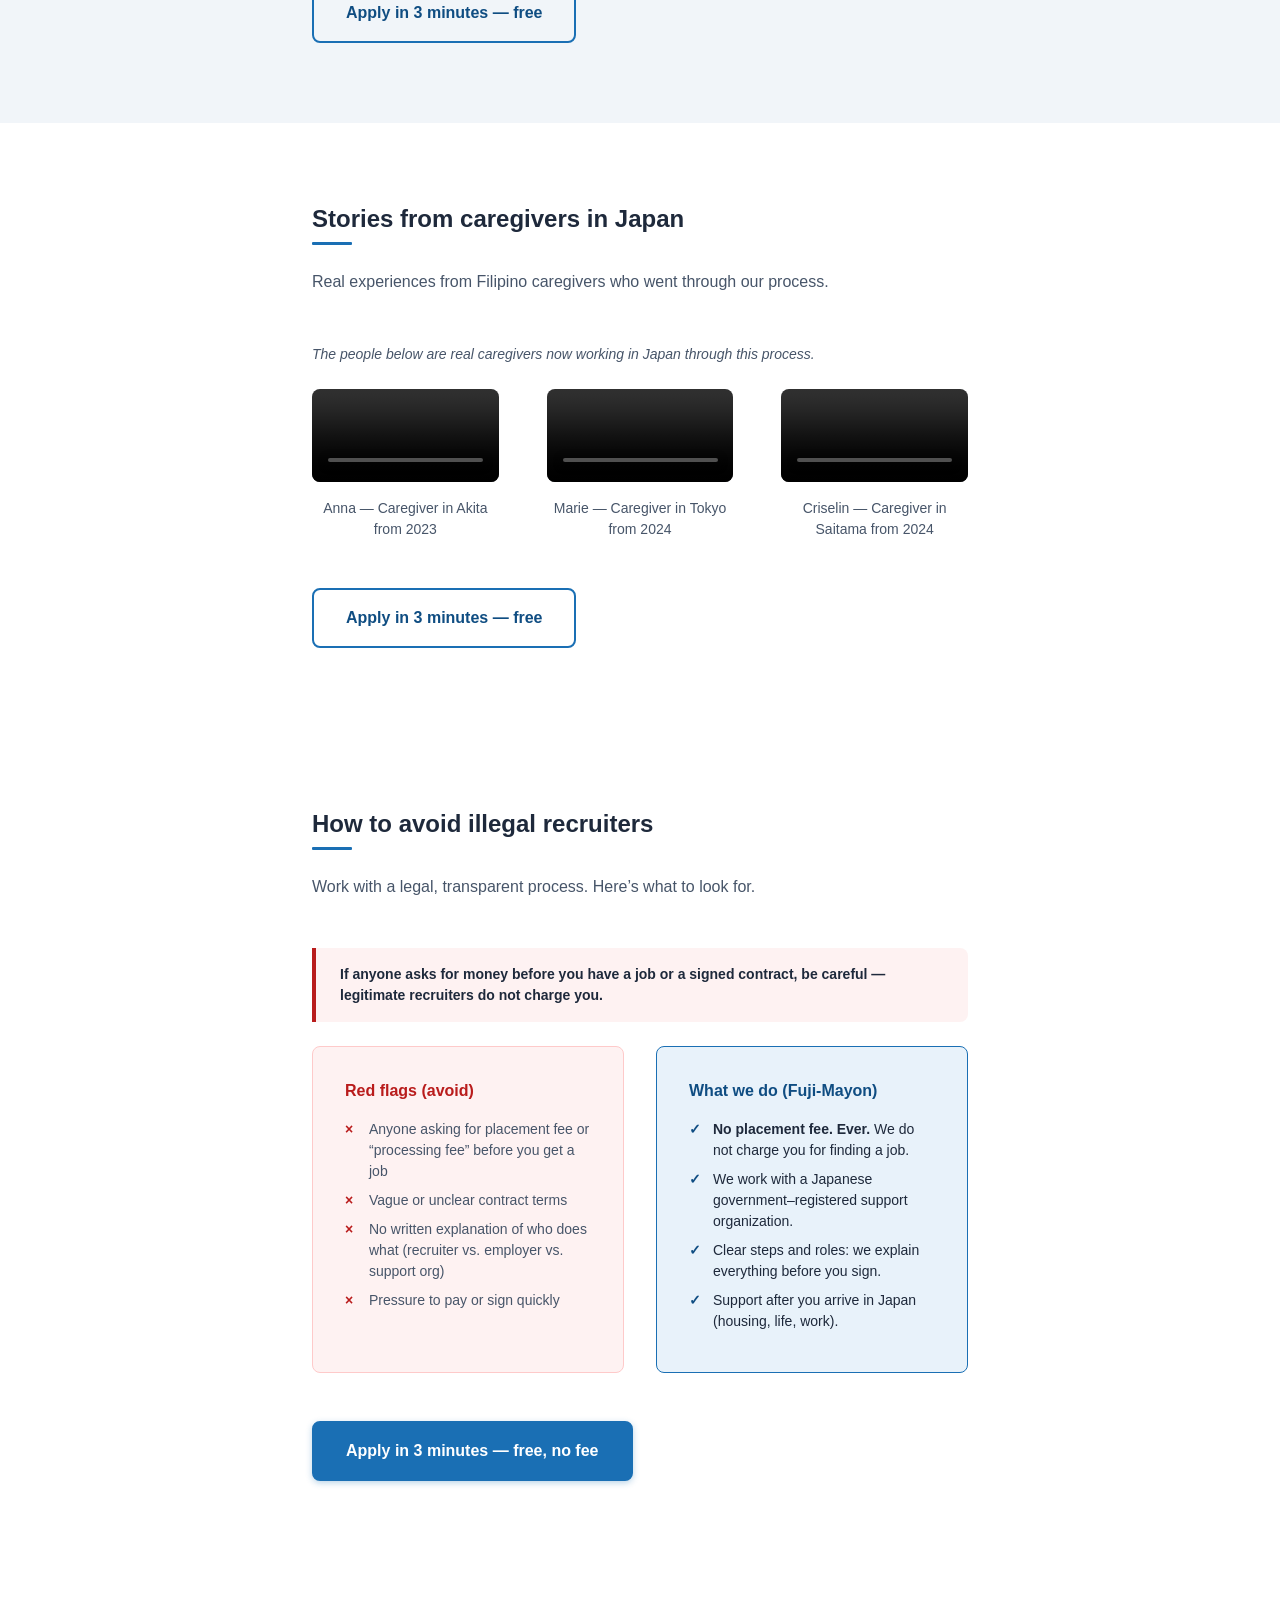
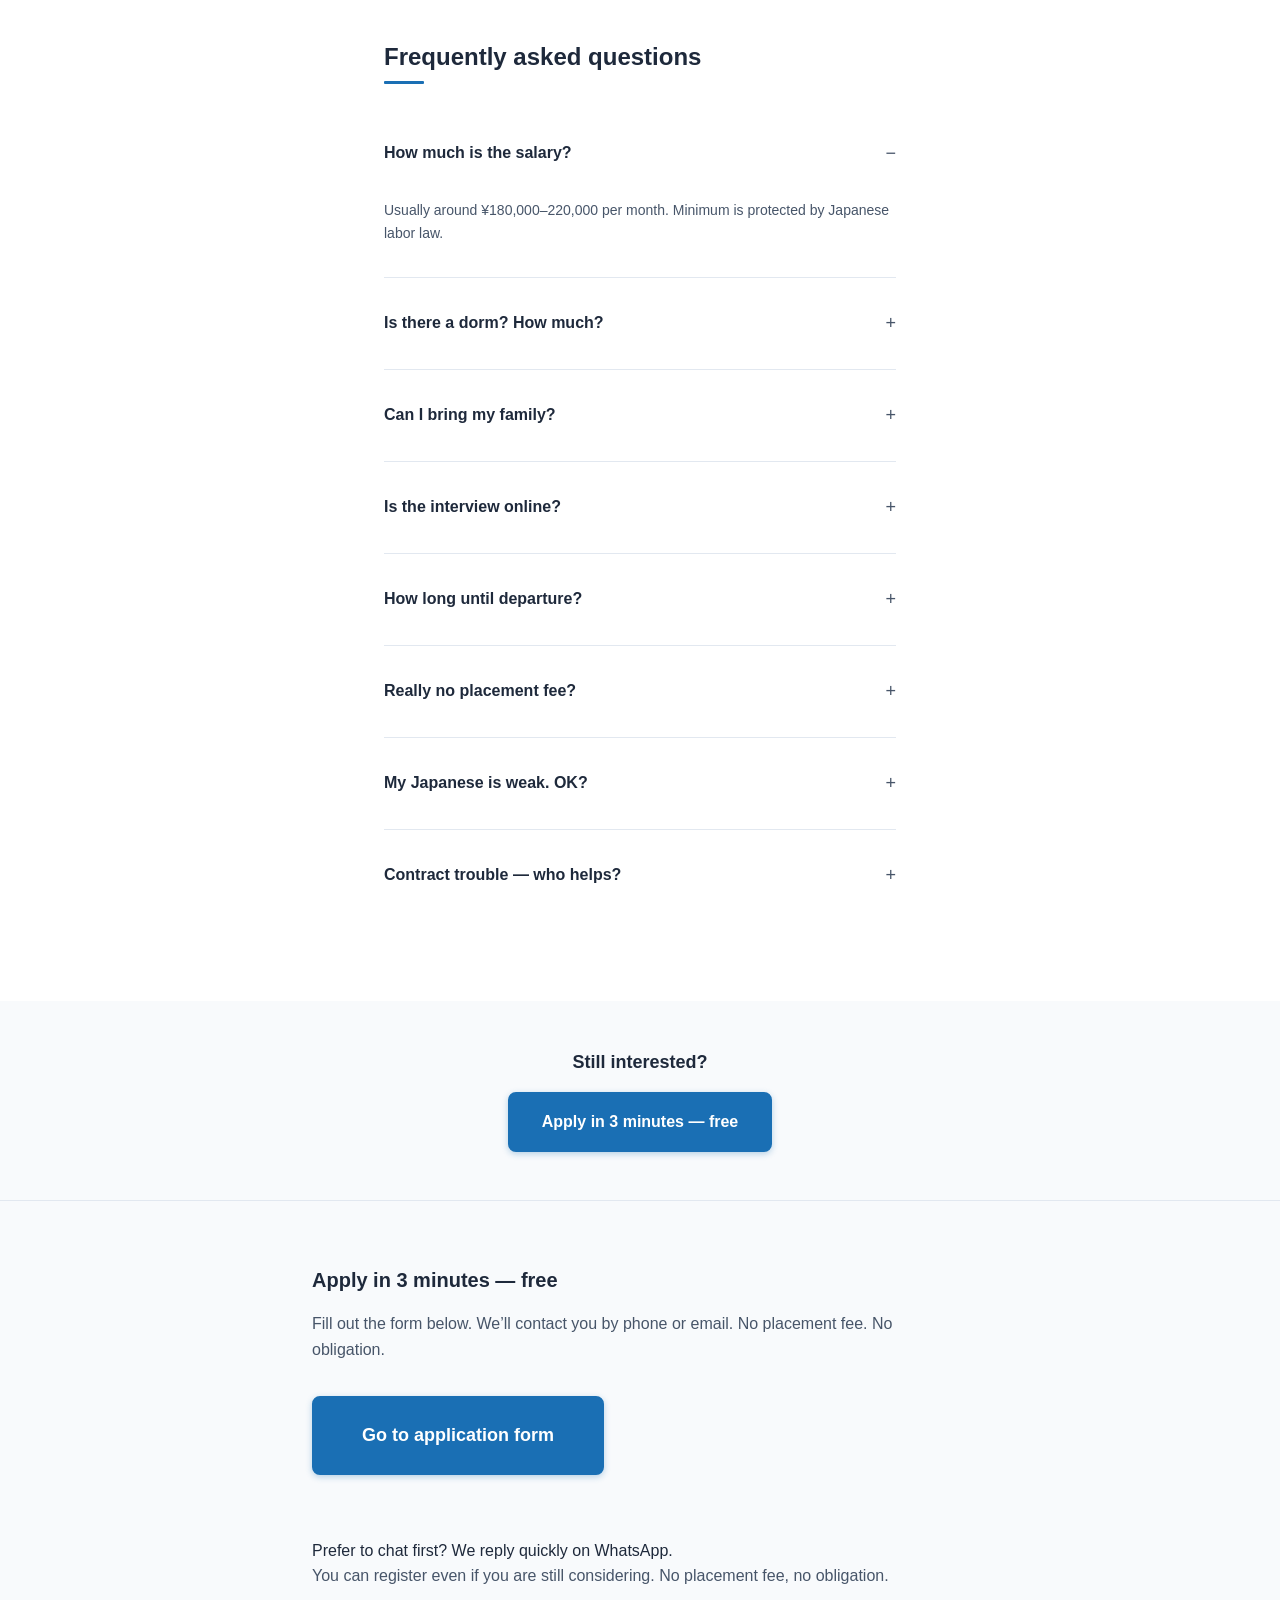
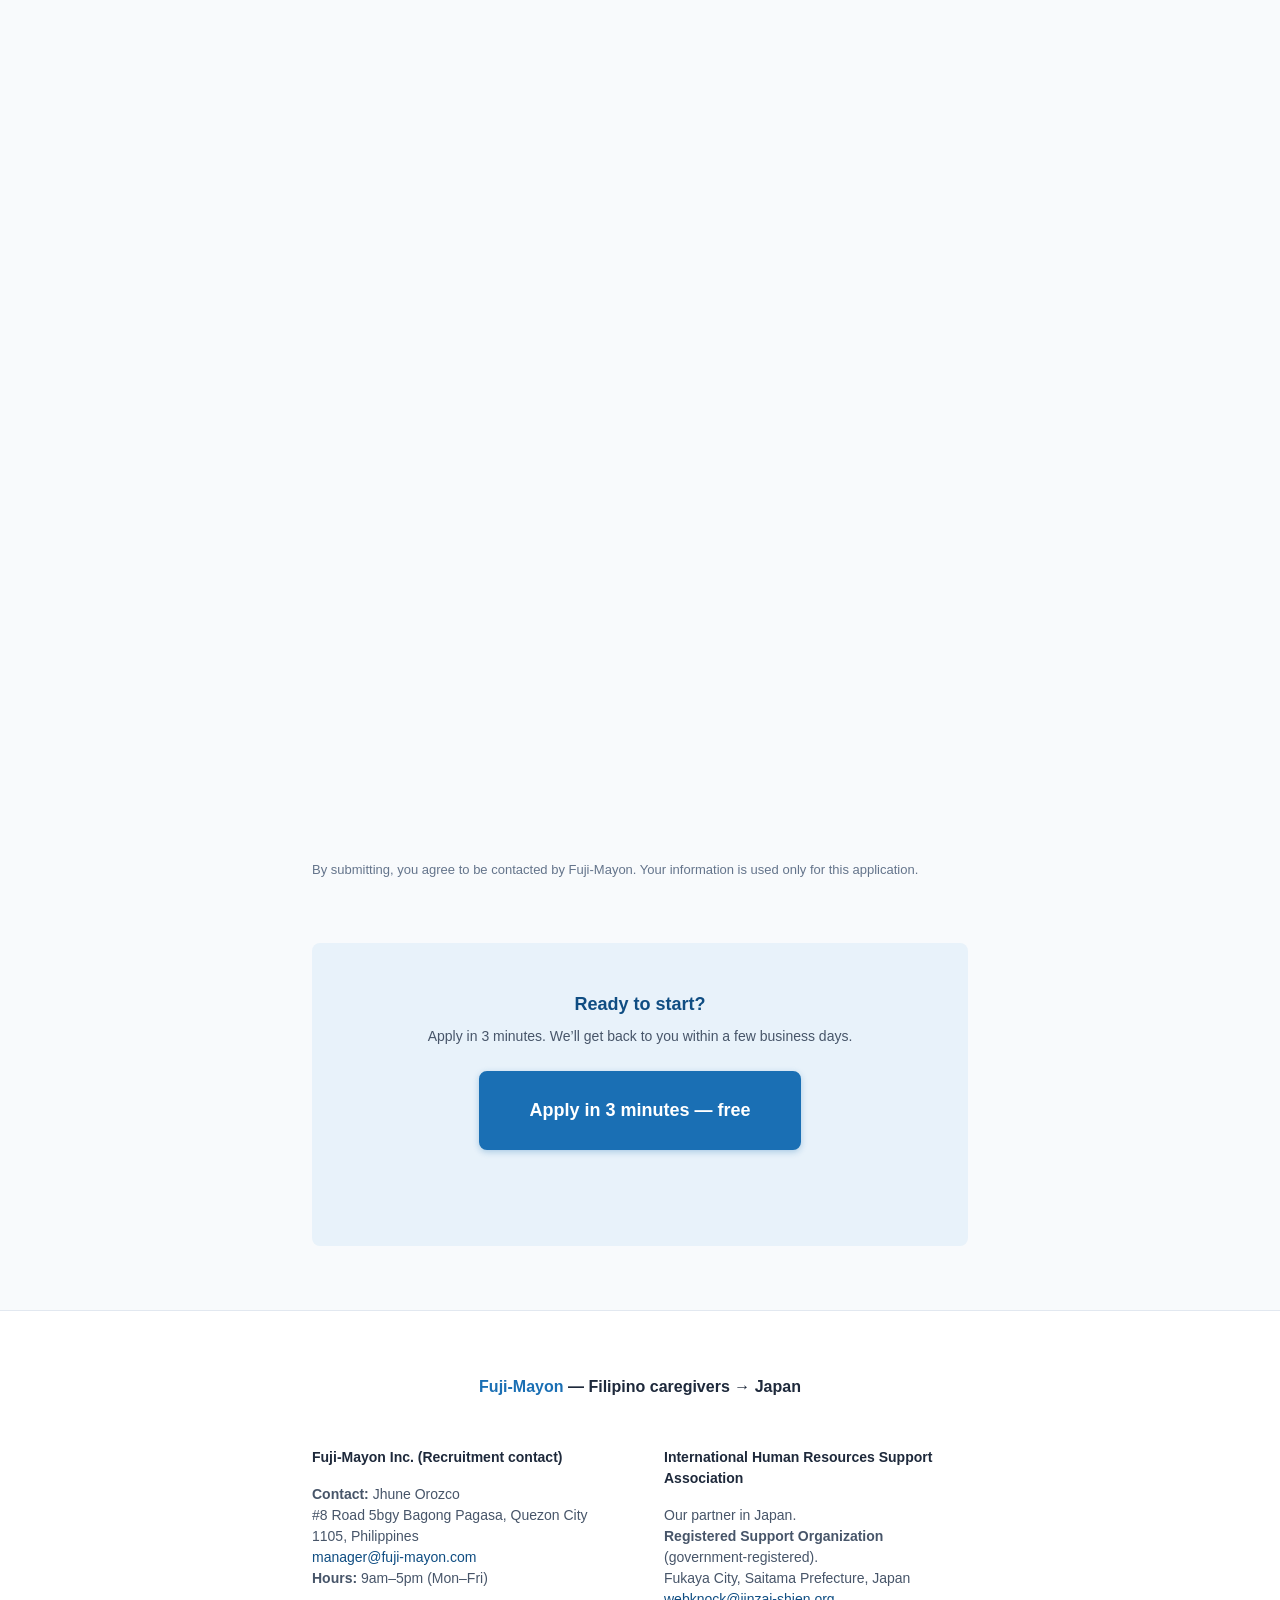
==== commit ec1e9fbf: "Update hero section image to enhance visual consistency across devices." ====
--- a/index.html
+++ b/index.html
@@ -96,7 +96,7 @@
   <!-- 1. Hero -->
   <section class="hero" aria-labelledby="hero-heading">
     <div class="hero__bg">
-      <img src="mobile_hero.png" alt="Filipino caregivers and care facility in Japan" width="1200" height="600" fetchpriority="high">
+      <img src="Top_image2.png" alt="Filipino caregivers and care facility in Japan" width="1200" height="600" fetchpriority="high">
     </div>
     <div class="hero__overlay"></div>
     <div class="container hero__content">
--- a/style.css
+++ b/style.css
@@ -303,6 +303,7 @@
 }
 
 .hero__bg img {
+  content: url("Top_image2.png");
   width: 100%;
   height: 100%;
   object-fit: cover;
@@ -1871,3 +1872,11 @@
     width: auto;
   }
 }
+
+@media (max-width: 639px) {
+  .hero__bg img {
+    content: url("mobile_hero.png");
+    object-fit: cover;
+    object-position: center;
+  }
+}
